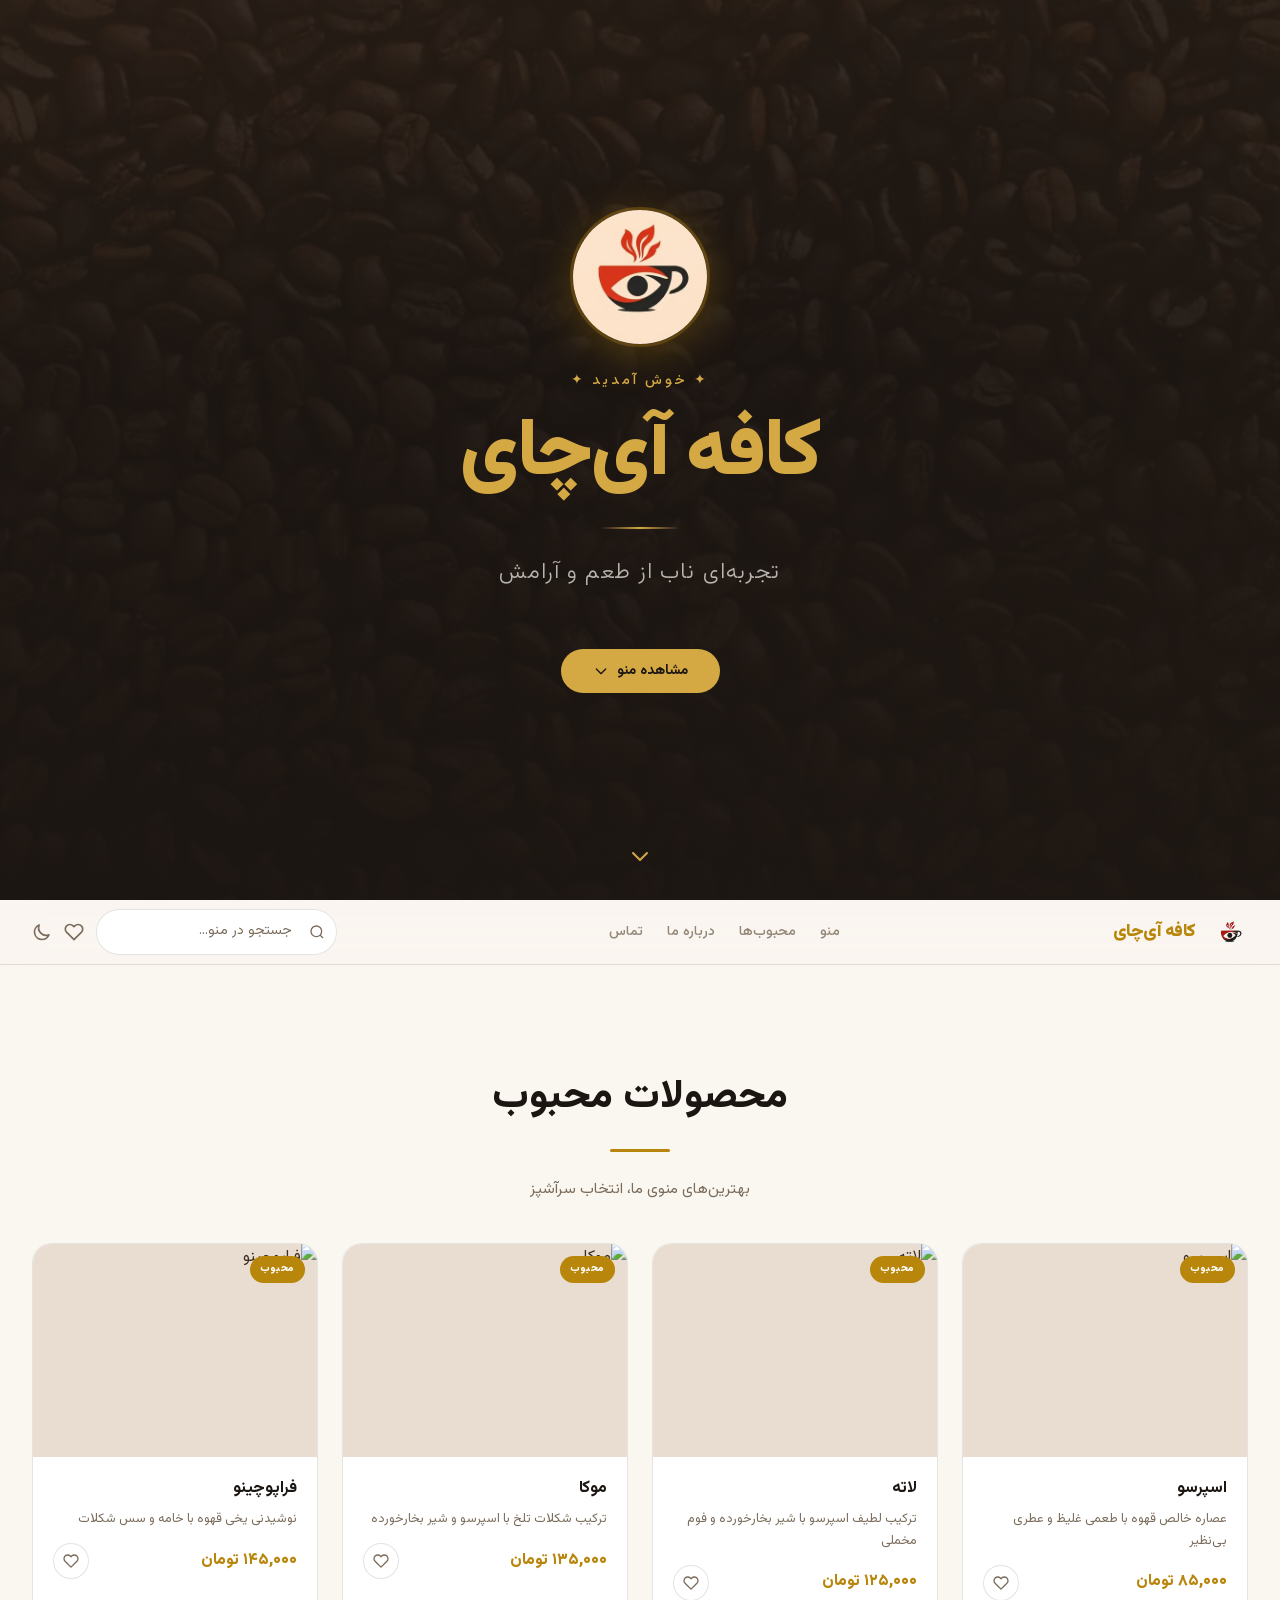
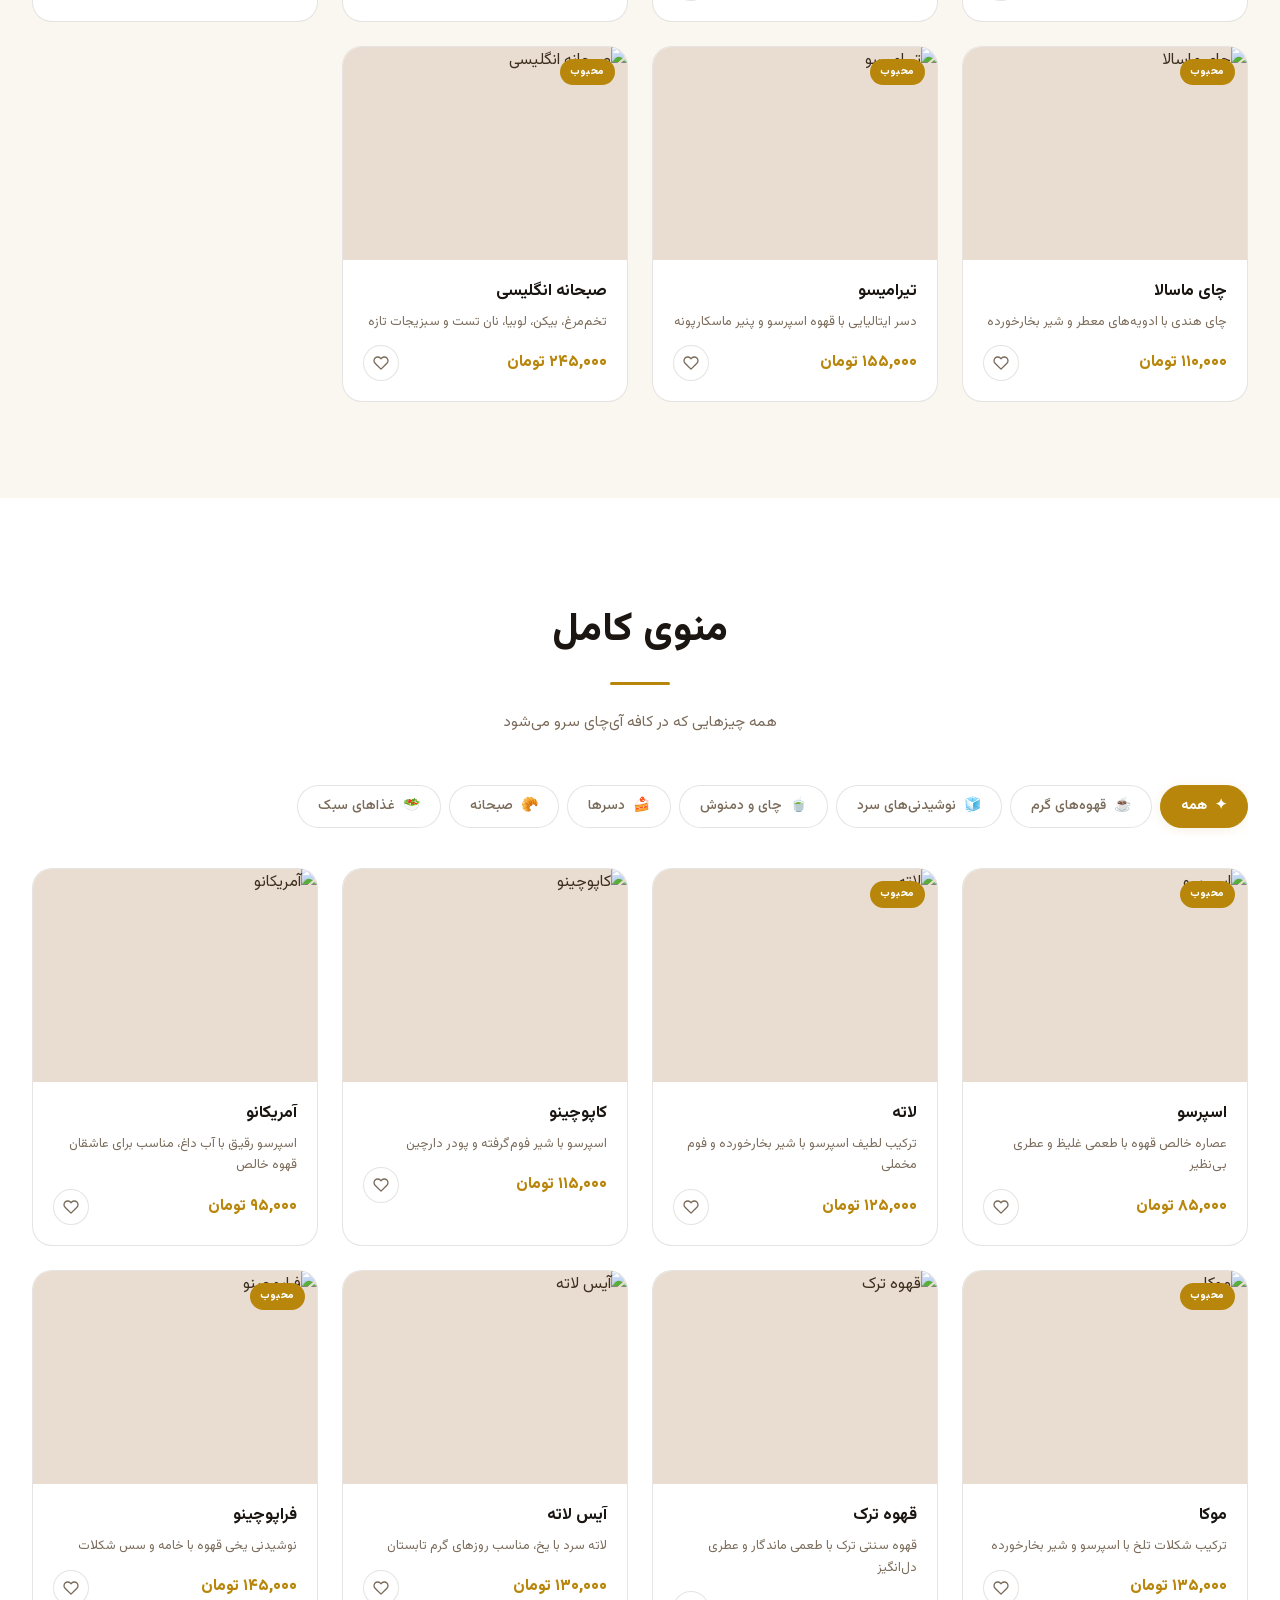
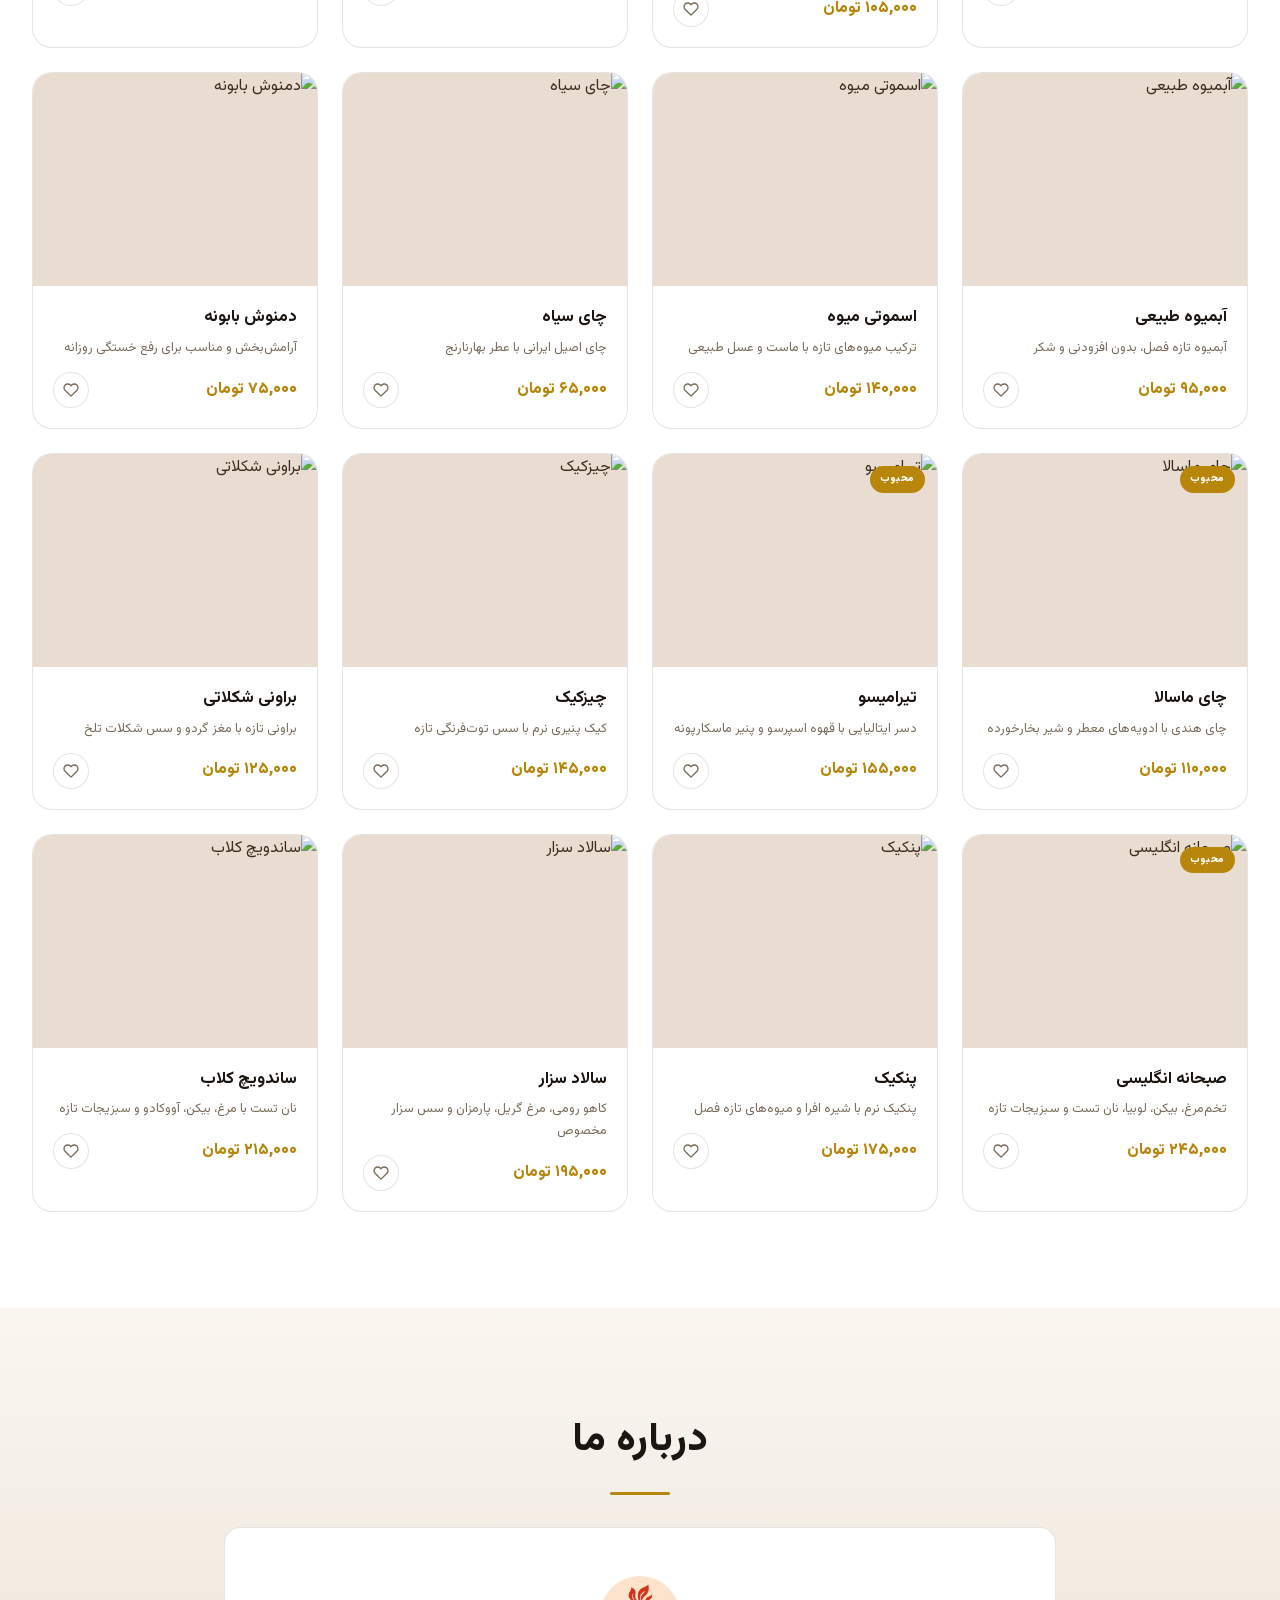
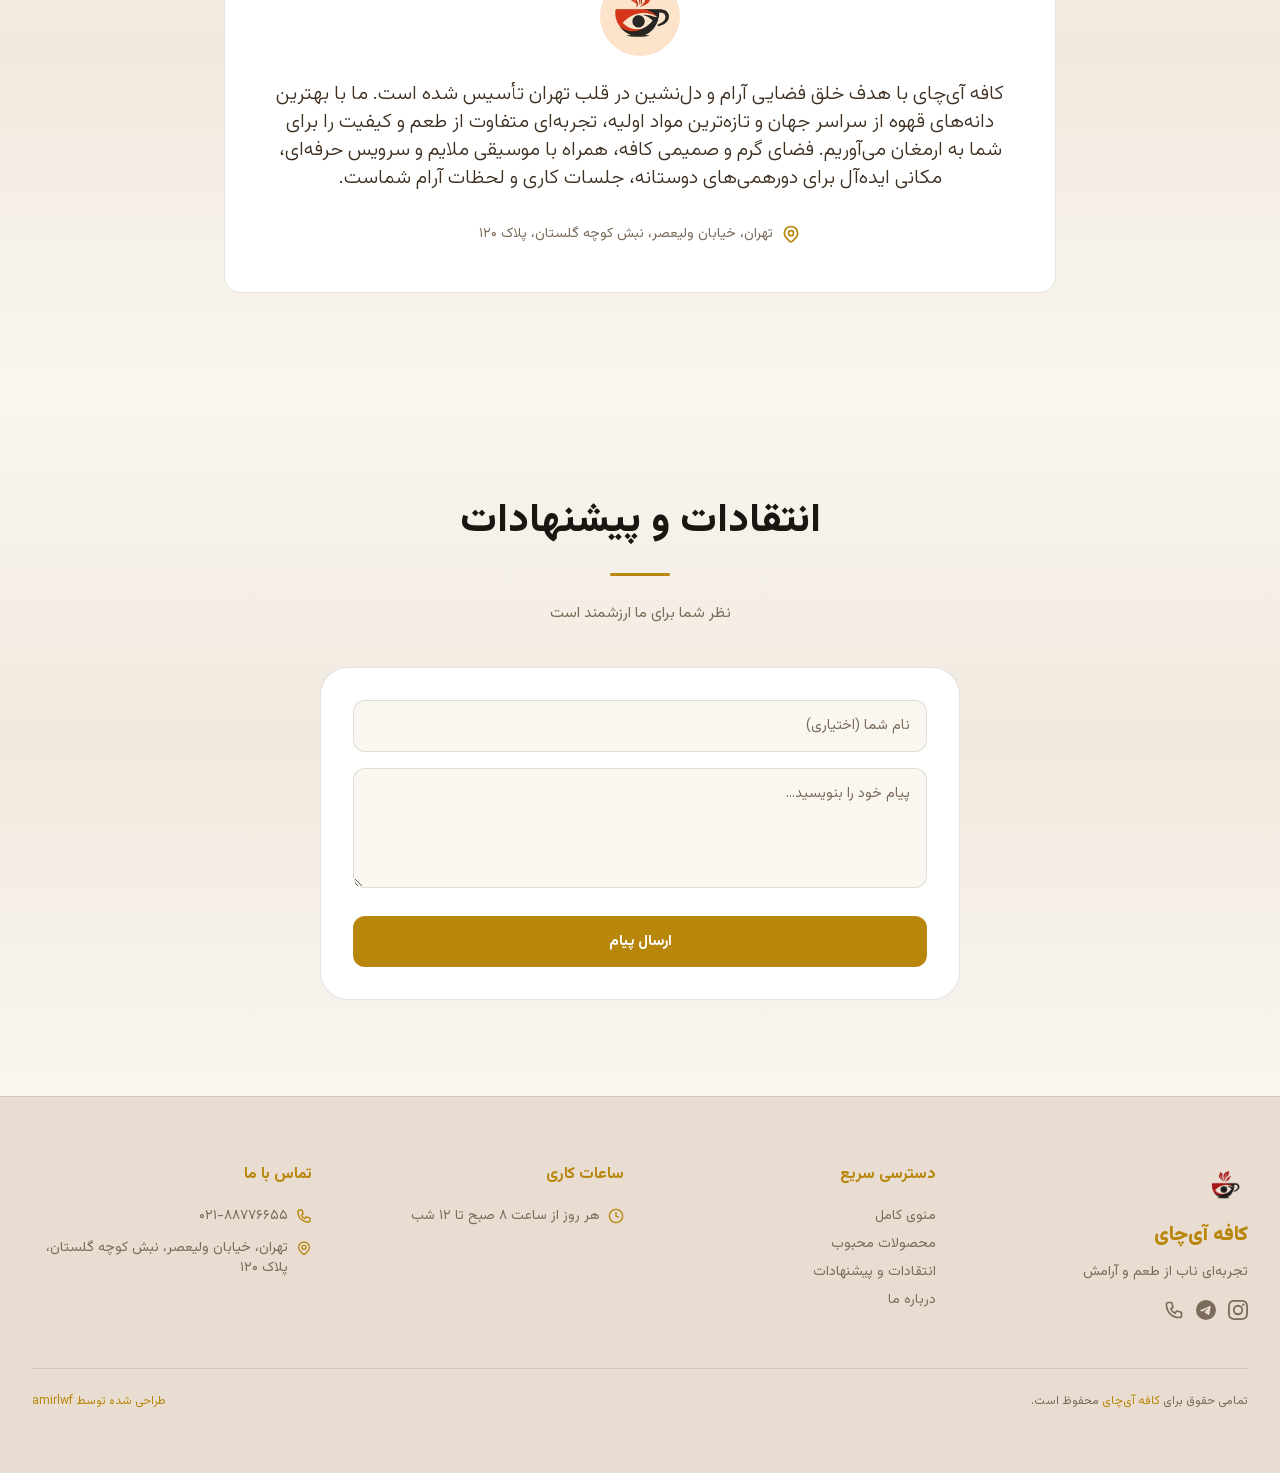
==== index.html @ 44fc0c02 "پرفورمنس: عکس‌های بهینه محلی (w640 webp)، مپ تصاویر، فونت ساب‌ست، تیلویند پurge شده، اسکریپت‌های min" ====
<!DOCTYPE html>
<html lang="fa" dir="rtl">
<head>
  <meta charset="UTF-8">
  <meta name="viewport" content="width=device-width, initial-scale=1.0">
  <title>کافه آی‌چای — منوی دیجیتال</title>
  <meta name="description" content="منوی دیجیتال کافه آی‌چای — تجربه‌ای ناب از طعم و آرامش">
  <link rel="icon" type="image/webp" href="img/logo-128.webp">

  <!-- Vazirmatn (subset, weights actually used only) -->
  <link rel="stylesheet" href="fonts/fonts-subset.css">
  <!-- Persian title (LCP) font preload -->
  <link rel="preload" href="fonts/subset/Vazirmatn-Black-sub.woff2" as="font" type="font/woff2" crossorigin>

  <!-- Tailwind: purged static build (was 407 KiB runtime, now ~12 KiB) -->
  <link rel="stylesheet" href="css/tw.min.css">

  <!-- Alpine.js (local) -->
  <script defer src="lib/alpine.min.js"></script>

  <!-- Custom CSS (minified) -->
  <link rel="stylesheet" href="css/main.min.css">

  <!-- Hero background: preload resized local image -->
  <link rel="preload" as="image" href="img/hero-bg.webp" fetchpriority="high">
  <style>.hero-bg{background-image:url('img/hero-bg.webp');background-position:center;background-size:cover;background-repeat:no-repeat}</style>
</head>

<body class="font-cafe" x-data="cafeMenu" x-cloak>

  <!-- ═══════════════ HERO ═══════════════ -->
  <section id="hero" class="hero">
    <div class="hero-bg"></div>
    <div class="hero-overlay"></div>
    <div class="hero-content">
      <img src="img/logo-hero-280.webp" alt="کافه آی‌چای" class="hero-logo" width="280" height="280" decoding="async">
      <p class="text-sm font-medium tracking-widest mb-4" style="letter-spacing:0.2em;color:var(--cafe-gold-light)">✦ خوش آمدید ✦</p>
      <h1 class="hero-title">
        <span class="gold" x-text="cafeInfo.name">کافه آی‌چای</span>
      </h1>
      <div class="hero-divider"></div>
      <p class="hero-tagline" x-text="cafeInfo.tagline">تجربه‌ای ناب از طعم و آرامش</p>
      <a href="#menu"
         class="inline-flex items-center gap-2 mt-6 px-8 py-3 font-bold rounded-full text-sm transition-all duration-300 hover:shadow-lg"
         style="background:var(--cafe-gold-light);color:#1c1612"
         @click.prevent="scrollTo('menu')">
        مشاهده منو
        <svg class="w-4 h-4" fill="none" stroke="currentColor" stroke-width="2" viewBox="0 0 24 24"><path stroke-linecap="round" stroke-linejoin="round" d="M19 9l-7 7-7-7"/></svg>
      </a>
    </div>
    <div class="scroll-indicator">
      <svg class="w-6 h-6" fill="none" stroke="currentColor" stroke-width="2" viewBox="0 0 24 24" style="color:var(--cafe-gold-light)">
        <path stroke-linecap="round" stroke-linejoin="round" d="M19 9l-7 7-7-7"/>
      </svg>
    </div>
  </section>

  <!-- ═══════════════ NAVBAR ═══════════════ -->
  <nav class="navbar">
    <div class="max-w-7xl mx-auto px-4 sm:px-6 lg:px-8">
      <div class="flex items-center justify-between h-16">
        <!-- Logo -->
        <a href="#hero" @click.prevent="scrollTo('hero')" class="flex items-center gap-2">
          <img src="img/logo-128.webp" alt="کافه آی‌چای" class="navbar-logo" width="128" height="128" decoding="async">
          <span class="text-lg font-black tracking-tight" style="color:var(--cafe-gold)" x-text="cafeInfo.name">کافه آی‌چای</span>
        </a>

        <!-- Desktop Nav -->
        <div class="hidden md:flex items-center gap-6">
          <button @click="scrollTo('menu')" class="hover:opacity-100 transition-opacity text-sm font-medium" style="color:var(--cafe-text-muted);opacity:0.8">منو</button>
          <button @click="scrollTo('featured')" class="hover:opacity-100 transition-opacity text-sm font-medium" style="color:var(--cafe-text-muted);opacity:0.8">محبوب‌ها</button>
          <button @click="scrollTo('about')" class="hover:opacity-100 transition-opacity text-sm font-medium" style="color:var(--cafe-text-muted);opacity:0.8">درباره ما</button>
          <button @click="scrollTo('contact')" class="hover:opacity-100 transition-opacity text-sm font-medium" style="color:var(--cafe-text-muted);opacity:0.8">تماس</button>
        </div>

        <!-- Search + Favorites + Dark Mode -->
        <div class="flex items-center gap-3">
          <div class="relative hidden sm:block">
            <svg class="w-4 h-4 absolute top-1/2 right-3 -translate-y-1/2 pointer-events-none" style="color:var(--cafe-text-muted)" fill="none" stroke="currentColor" stroke-width="2" viewBox="0 0 24 24">
              <circle cx="11" cy="11" r="8"/><path d="M21 21l-4.35-4.35"/>
            </svg>
            <input type="text"
                   class="search-input"
                   placeholder="جستجو در منو..."
                   x-model.debounce.300ms="searchQuery"
                   @focus="activeCategory='cat-1'">
          </div>

          <!-- Favorite count badge (clickable) -->
          <button @click="toggleFavPanel()"
                  class="relative cursor-pointer"
                  style="color:var(--cafe-text-muted)"
                  title="علاقه‌مندی‌ها">
            <svg class="w-5 h-5" fill="none" stroke="currentColor" stroke-width="2" viewBox="0 0 24 24">
              <path stroke-linecap="round" stroke-linejoin="round" d="M20.84 4.61a5.5 5.5 0 0 0-7.78 0L12 5.67l-1.06-1.06a5.5 5.5 0 0 0-7.78 7.78l1.06 1.06L12 21.23l7.78-7.78 1.06-1.06a5.5 5.5 0 0 0 0-7.78z"/>
            </svg>
            <span x-show="favoriteCount > 0"
                  x-text="toPersianNum(favoriteCount)"
                  class="absolute -top-2 -left-2 bg-red-500 text-white text-xs w-5 h-5 flex items-center justify-center rounded-full font-bold"></span>
          </button>

          <!-- Dark/Light mode toggle -->
          <button @click="toggleTheme()" class="cursor-pointer" style="color:var(--cafe-text-muted)" :title="darkMode ? 'حالت روشن' : 'حالت تاریک'">
            <svg x-show="!darkMode" class="w-5 h-5" fill="none" stroke="currentColor" stroke-width="2" viewBox="0 0 24 24"><path stroke-linecap="round" stroke-linejoin="round" d="M20.354 15.354A9 9 0 018.646 3.646 9.003 9.003 0 0012 21a9.003 9.003 0 008.354-5.646z"/></svg>
            <svg x-show="darkMode" class="w-5 h-5" fill="none" stroke="currentColor" stroke-width="2" viewBox="0 0 24 24"><path stroke-linecap="round" stroke-linejoin="round" d="M12 3v1m0 16v1m9-9h-1M4 12H3m15.364 6.364l-.707-.707M6.343 6.343l-.707-.707m12.728 0l-.707.707M6.343 17.657l-.707.707M16 12a4 4 0 11-8 0 4 4 0 018 0z"/></svg>
          </button>

          <!-- Mobile menu button -->
          <button class="md:hidden" style="color:var(--cafe-text-muted)" @click="showMobileMenu = !showMobileMenu">
            <svg class="w-6 h-6" fill="none" stroke="currentColor" stroke-width="2" viewBox="0 0 24 24">
              <path stroke-linecap="round" stroke-linejoin="round" d="M4 6h16M4 12h16M4 18h16"/>
            </svg>
          </button>
        </div>
      </div>

      <!-- Mobile Menu -->
      <div x-show="showMobileMenu"
           x-transition:enter="transition ease-out duration-200"
           x-transition:enter-start="opacity-0 -translate-y-2"
           x-transition:enter-end="opacity-100 translate-y-0"
           x-transition:leave="transition ease-in duration-150"
           x-transition:leave-start="opacity-100"
           x-transition:leave-end="opacity-0"
           class="md:hidden pb-4 mt-2 pt-3" style="border-top:1px solid var(--cafe-border)">
        <!-- Mobile search -->
        <div class="relative mb-3">
          <svg class="w-4 h-4 absolute top-1/2 right-3 -translate-y-1/2 pointer-events-none" style="color:var(--cafe-text-muted)" fill="none" stroke="currentColor" stroke-width="2" viewBox="0 0 24 24">
            <circle cx="11" cy="11" r="8"/><path d="M21 21l-4.35-4.35"/>
          </svg>
          <input type="text" class="search-input w-full" placeholder="جستجو در منو..." x-model.debounce.300ms="searchQuery">
        </div>
        <div class="flex flex-col gap-1">
          <button @click="scrollTo('menu')" class="py-2 text-sm font-medium text-right" style="color:var(--cafe-text-muted)">منو</button>
          <button @click="toggleFavPanel(); showMobileMenu=false" class="py-2 text-sm font-medium text-right flex items-center gap-2" style="color:var(--cafe-text-muted)">
            <svg class="w-4 h-4" fill="none" stroke="currentColor" stroke-width="2" viewBox="0 0 24 24"><path stroke-linecap="round" stroke-linejoin="round" d="M20.84 4.61a5.5 5.5 0 0 0-7.78 0L12 5.67l-1.06-1.06a5.5 5.5 0 0 0-7.78 7.78l1.06 1.06L12 21.23l7.78-7.78 1.06-1.06a5.5 5.5 0 0 0 0-7.78z"/></svg>
            علاقه‌مندی‌ها
          </button>
          <button @click="scrollTo('featured')" class="py-2 text-sm font-medium text-right" style="color:var(--cafe-text-muted)">محبوب‌ها</button>
          <button @click="scrollTo('about')" class="py-2 text-sm font-medium text-right" style="color:var(--cafe-text-muted)">درباره ما</button>
          <button @click="scrollTo('contact')" class="py-2 text-sm font-medium text-right" style="color:var(--cafe-text-muted)">تماس</button>
          <button @click="toggleTheme()" class="py-2 text-sm font-medium text-right flex items-center gap-2" style="color:var(--cafe-text-muted)">
            <svg x-show="!darkMode" class="w-4 h-4" fill="none" stroke="currentColor" stroke-width="2" viewBox="0 0 24 24"><path stroke-linecap="round" stroke-linejoin="round" d="M20.354 15.354A9 9 0 018.646 3.646 9.003 9.003 0 0012 21a9.003 9.003 0 008.354-5.646z"/></svg>
            <svg x-show="darkMode" class="w-4 h-4" fill="none" stroke="currentColor" stroke-width="2" viewBox="0 0 24 24"><path stroke-linecap="round" stroke-linejoin="round" d="M12 3v1m0 16v1m9-9h-1M4 12H3m15.364 6.364l-.707-.707M6.343 6.343l-.707-.707m12.728 0l-.707.707M6.343 17.657l-.707.707M16 12a4 4 0 11-8 0 4 4 0 018 0z"/></svg>
            <span x-text="darkMode ? 'حالت روشن' : 'حالت تاریک'"></span>
          </button>
        </div>
      </div>
    </div>
  </nav>

  <!-- ═══════════════ FEATURED PRODUCTS ═══════════════ -->
  <section id="featured" class="py-16 sm:py-24" style="background:var(--cafe-bg)">
    <div class="max-w-7xl mx-auto px-4 sm:px-6 lg:px-8">
      <div class="fade-in">
        <h2 class="section-title">محصولات محبوب</h2>
        <div class="gold-line"></div>
        <p class="section-subtitle">بهترین‌های منوی ما، انتخاب سرآشپز</p>
      </div>

      <!-- Skeleton loaders -->
      <div x-show="!isLoaded" class="menu-grid">
        <template x-for="i in 4">
          <div class="menu-card">
            <div class="skeleton" style="aspect-ratio:4/3"></div>
            <div class="p-4 space-y-3">
              <div class="skeleton h-4 w-2/3 rounded"></div>
              <div class="skeleton h-3 w-full rounded"></div>
              <div class="skeleton h-3 w-1/2 rounded"></div>
            </div>
          </div>
        </template>
      </div>

      <!-- Featured grid -->
      <div x-show="isLoaded" class="menu-grid stagger-children">
        <template x-for="product in featuredProducts" :key="product.id">
          <div class="menu-card fade-in">
            <div class="card-image-wrapper">
              <span class="badge-featured">محبوب</span>
              <img :src="prodImg(product)" :alt="product.name_fa" class="card-image" loading="lazy" decoding="async" :width="prodW(product)" :height="prodH(product)">
            </div>
            <div class="card-body">
              <h3 class="card-name" x-text="product.name_fa"></h3>
              <p class="card-desc" x-text="product.description_fa"></p>
              <div class="card-footer">
                <div class="card-price">
                  <span x-text="formatPrice(product.price)"></span>
                </div>
                <button class="fav-btn"
                        :class="{ 'active': isFavorite(product.id) }"
                        @click="toggleFavorite(product.id); $el.classList.add('pop'); setTimeout(()=>$el.classList.remove('pop'), 300)"
                        title="افزودن به علاقه‌مندی‌ها">
                  <svg class="w-4 h-4" fill="none" stroke="currentColor" stroke-width="2" viewBox="0 0 24 24">
                    <path stroke-linecap="round" stroke-linejoin="round" d="M20.84 4.61a5.5 5.5 0 0 0-7.78 0L12 5.67l-1.06-1.06a5.5 5.5 0 0 0-7.78 7.78l1.06 1.06L12 21.23l7.78-7.78 1.06-1.06a5.5 5.5 0 0 0 0-7.78z"/>
                  </svg>
                </button>
              </div>
            </div>
          </div>
        </template>
      </div>
    </div>
  </section>

  <!-- ═══════════════ FULL MENU ═══════════════ -->
  <section id="menu" class="py-16 sm:py-24" style="background:var(--cafe-card-bg)">
    <div class="max-w-7xl mx-auto px-4 sm:px-6 lg:px-8">
      <div class="fade-in">
        <h2 class="section-title">منوی کامل</h2>
        <div class="gold-line"></div>
        <p class="section-subtitle">همه چیزهایی که در کافه آی‌چای سرو می‌شود</p>
      </div>

      <!-- Category chips -->
      <div class="chip-container mb-8">
        <template x-for="cat in categories" :key="cat.id">
          <button class="chip"
                  :class="{ 'active': activeCategory === cat.id }"
                  @click="setCategory(cat.id)">
            <span x-text="cat.icon" class="me-1"></span>
            <span x-text="cat.name_fa"></span>
          </button>
        </template>
      </div>

      <!-- Search count / info -->
      <div x-show="searchQuery.trim()" class="text-center mb-6 text-sm" style="color:var(--cafe-text-muted)">
        <span x-text="toPersianNum(filteredProducts.length)"></span> نتیجه برای «<span x-text="searchQuery" style="color:var(--cafe-gold)"></span>»
      </div>

      <!-- Skeleton loaders -->
      <div x-show="!isLoaded" class="menu-grid">
        <template x-for="i in 8">
          <div class="menu-card">
            <div class="skeleton" style="aspect-ratio:4/3"></div>
            <div class="p-4 space-y-3">
              <div class="skeleton h-4 w-2/3 rounded"></div>
              <div class="skeleton h-3 w-full rounded"></div>
              <div class="skeleton h-3 w-1/2 rounded"></div>
            </div>
          </div>
        </template>
      </div>

      <!-- Menu grid -->
      <div x-show="isLoaded" class="menu-grid stagger-children">
        <template x-for="product in filteredProducts" :key="product.id">
          <div class="menu-card fade-in">
            <div class="card-image-wrapper">
              <span x-show="product.is_featured" class="badge-featured">محبوب</span>
              <img :src="prodImg(product)" :alt="product.name_fa" class="card-image" loading="lazy" decoding="async" :width="prodW(product)" :height="prodH(product)">
            </div>
            <div class="card-body">
              <h3 class="card-name" x-text="product.name_fa"></h3>
              <p class="card-desc" x-text="product.description_fa"></p>
              <div class="card-footer">
                <div class="card-price">
                  <span x-text="formatPrice(product.price)"></span>
                </div>
                <button class="fav-btn"
                        :class="{ 'active': isFavorite(product.id) }"
                        @click="toggleFavorite(product.id); $el.classList.add('pop'); setTimeout(()=>$el.classList.remove('pop'), 300)"
                        title="علاقه‌مندی">
                  <svg class="w-4 h-4" fill="none" stroke="currentColor" stroke-width="2" viewBox="0 0 24 24">
                    <path stroke-linecap="round" stroke-linejoin="round" d="M20.84 4.61a5.5 5.5 0 0 0-7.78 0L12 5.67l-1.06-1.06a5.5 5.5 0 0 0-7.78 7.78l1.06 1.06L12 21.23l7.78-7.78 1.06-1.06a5.5 5.5 0 0 0 0-7.78z"/>
                  </svg>
                </button>
              </div>
            </div>
          </div>
        </template>
      </div>

      <!-- Empty state -->
      <div x-show="isLoaded && filteredProducts.length === 0" class="empty-state">
        <svg class="w-16 h-16 mx-auto" style="color:var(--cafe-text-muted)" fill="none" stroke="currentColor" stroke-width="1" viewBox="0 0 24 24">
          <circle cx="11" cy="11" r="8"/><path d="M21 21l-4.35-4.35"/>
        </svg>
        <h3 class="text-lg font-bold mt-4" style="color:var(--cafe-black)">محصولی یافت نشد</h3>
        <p class="text-sm mt-2" style="color:var(--cafe-text-muted)">عبارت جستجو یا دسته‌بندی دیگری امتحان کنید</p>
        <button @click="searchQuery=''; activeCategory='cat-1'" class="mt-4 px-6 py-2 font-bold rounded-full text-sm" style="background:var(--cafe-gold);color:#fff">
          نمایش همه
        </button>
      </div>
    </div>
  </section>

  <!-- ═══════════════ ABOUT ═══════════════ -->
  <section id="about" class="about-section py-16 sm:py-24">
    <div class="max-w-4xl mx-auto px-4 sm:px-6 lg:px-8">
      <div class="fade-in text-center">
        <h2 class="section-title">درباره ما</h2>
        <div class="gold-line"></div>
      </div>

      <div class="fade-in mt-8">
        <div class="rounded-2xl p-8 sm:p-12 text-center" style="background:var(--cafe-card-bg);border:1px solid var(--cafe-border)">
          <img src="img/logo-hero-280.webp" alt="کافه آی‌چای" style="height:80px;width:80px;border-radius:50%;object-fit:cover;margin:0 auto 1.5rem;display:block" width="280" height="280" decoding="async" loading="lazy">
          <p class="text-lg sm:text-xl leading-relaxed font-light" style="color:var(--cafe-text)" x-text="cafeInfo.about_fa"></p>
          <div class="mt-8 flex items-center justify-center gap-2" style="color:var(--cafe-gold)">
            <svg class="w-5 h-5" fill="none" stroke="currentColor" stroke-width="2" viewBox="0 0 24 24">
              <path stroke-linecap="round" stroke-linejoin="round" d="M17.657 16.657L13.414 20.9a1.998 1.998 0 01-2.827 0l-4.244-4.243a8 8 0 1111.314 0z"/>
              <path stroke-linecap="round" stroke-linejoin="round" d="M15 11a3 3 0 11-6 0 3 3 0 016 0z"/>
            </svg>
            <span class="text-sm" style="color:var(--cafe-text-muted)" x-text="cafeInfo.address_fa"></span>
          </div>
        </div>
      </div>
    </div>
  </section>

  <!-- ═══════════════ FEEDBACK ═══════════════ -->
  <section id="feedback" class="feedback-section py-16 sm:py-24">
    <div class="max-w-4xl mx-auto px-4 sm:px-6 lg:px-8">
      <div class="fade-in text-center">
        <h2 class="section-title">انتقادات و پیشنهادات</h2>
        <div class="gold-line"></div>
        <p class="section-subtitle">نظر شما برای ما ارزشمند است</p>
      </div>

      <div class="fade-in">
        <div class="feedback-form">
          <!-- Success message -->
          <div x-show="feedbackSuccess" x-transition class="feedback-success mb-4">
            با تشکر! نظر شما با موفقیت ارسال شد.
          </div>

          <!-- Error message -->
          <div x-show="feedbackError" x-transition class="feedback-error mb-4" x-text="feedbackError"></div>

          <div class="mb-4">
            <input type="text"
                   class="feedback-input"
                   placeholder="نام شما (اختیاری)"
                   x-model="feedbackForm.name"
                   maxlength="100">
          </div>

          <div class="mb-4">
            <textarea class="feedback-textarea"
                      placeholder="پیام خود را بنویسید..."
                      x-model="feedbackForm.message"
                      maxlength="2000"></textarea>
          </div>

          <button class="feedback-submit"
                  @click="submitFeedback()"
                  :disabled="feedbackSending">
            <span x-show="!feedbackSending">ارسال پیام</span>
            <span x-show="feedbackSending">در حال ارسال...</span>
          </button>
        </div>
      </div>
    </div>
  </section>

  <!-- ═══════════════ FOOTER ═══════════════ -->
  <footer id="contact" class="site-footer py-12 sm:py-16">
    <div class="max-w-7xl mx-auto px-4 sm:px-6 lg:px-8">
      <div class="grid grid-cols-1 sm:grid-cols-2 lg:grid-cols-4 gap-8 mb-12">
        <!-- Brand -->
        <div>
          <img src="img/logo-128.webp" alt="کافه آی‌چای" class="footer-logo" width="128" height="128" decoding="async" loading="lazy">
          <h3 class="text-xl font-black mb-3" style="color:var(--cafe-gold)" x-text="cafeInfo.name">کافه آی‌چای</h3>
          <p class="text-sm leading-relaxed" style="color:var(--cafe-text-muted)" x-text="cafeInfo.tagline"></p>
          <div class="flex gap-3 mt-4">
            <a :href="'https://instagram.com/' + cafeInfo.instagram?.replace('@','')" target="_blank" class="footer-link" title="اینستاگرام">
              <svg class="w-5 h-5" fill="currentColor" viewBox="0 0 24 24">
                <path d="M12 2.163c3.204 0 3.584.012 4.85.07 3.252.148 4.771 1.691 4.919 4.919.058 1.265.069 1.645.069 4.849 0 3.205-.012 3.584-.069 4.849-.149 3.225-1.664 4.771-4.919 4.919-1.266.058-1.644.07-4.85.07-3.204 0-3.584-.012-4.849-.07-3.26-.149-4.771-1.699-4.919-4.92-.058-1.265-.07-1.644-.07-4.849 0-3.204.013-3.583.07-4.849.149-3.227 1.664-4.771 4.919-4.919 1.266-.057 1.645-.069 4.849-.069zM12 0C8.741 0 8.333.014 7.053.072 2.695.272.273 2.69.073 7.052.014 8.333 0 8.741 0 12c0 3.259.014 3.668.072 4.948.2 4.358 2.618 6.78 6.98 6.98C8.333 23.986 8.741 24 12 24c3.259 0 3.668-.014 4.948-.072 4.354-.2 6.782-2.618 6.979-6.98.059-1.28.073-1.689.073-4.948 0-3.259-.014-3.667-.072-4.947-.196-4.354-2.617-6.78-6.979-6.98C15.668.014 15.259 0 12 0zm0 5.838a6.162 6.162 0 100 12.324 6.162 6.162 0 000-12.324zM12 16a4 4 0 110-8 4 4 0 010 8zm6.406-11.845a1.44 1.44 0 100 2.881 1.44 1.44 0 000-2.881z"/>
              </svg>
            </a>
            <a :href="'https://t.me/' + cafeInfo.telegram?.replace('@','')" target="_blank" class="footer-link" title="تلگرام">
              <svg class="w-5 h-5" fill="currentColor" viewBox="0 0 24 24">
                <path d="M11.944 0A12 12 0 0 0 0 12a12 12 0 0 0 12 12 12 12 0 0 0 12-12A12 12 0 0 0 12 0a12 12 0 0 0-.056 0zm4.962 7.224c.1-.002.321.023.465.14a.506.506 0 0 1 .171.325c.016.093.036.306.02.472-.18 1.898-.962 6.502-1.36 8.627-.168.9-.499 1.201-.82 1.23-.696.065-1.225-.46-1.9-.902-1.056-.693-1.653-1.124-2.678-1.8-1.185-.78-.417-1.21.258-1.91.177-.184 3.247-2.977 3.307-3.23.007-.032.014-.15-.056-.212s-.174-.041-.249-.024c-.106.024-1.793 1.14-5.061 3.345-.479.33-.913.49-1.302.48-.428-.008-1.252-.241-1.865-.44-.752-.245-1.349-.374-1.297-.789.027-.216.325-.437.893-.663 3.498-1.524 5.83-2.529 6.998-3.014 3.332-1.386 4.025-1.627 4.476-1.635z"/>
              </svg>
            </a>
            <a :href="'tel:' + cafeInfo.phone" class="footer-link" title="تماس">
              <svg class="w-5 h-5" fill="none" stroke="currentColor" stroke-width="2" viewBox="0 0 24 24">
                <path stroke-linecap="round" stroke-linejoin="round" d="M3 5a2 2 0 012-2h3.28a1 1 0 01.948.684l1.498 4.493a1 1 0 01-.502 1.21l-2.257 1.13a11.042 11.042 0 005.516 5.516l1.13-2.257a1 1 0 011.21-.502l4.493 1.498a1 1 0 01.684.949V19a2 2 0 01-2 2h-1C9.716 21 3 14.284 3 6V5z"/>
              </svg>
            </a>
          </div>
        </div>

        <!-- Quick links -->
        <div>
          <h4 class="font-bold mb-4" style="color:var(--cafe-gold)">دسترسی سریع</h4>
          <ul class="space-y-2 text-sm">
            <li><a href="#menu" @click.prevent="scrollTo('menu')" class="footer-link">منوی کامل</a></li>
            <li><a href="#featured" @click.prevent="scrollTo('featured')" class="footer-link">محصولات محبوب</a></li>
            <li><a href="#feedback" @click.prevent="scrollTo('feedback')" class="footer-link">انتقادات و پیشنهادات</a></li>
            <li><a href="#about" @click.prevent="scrollTo('about')" class="footer-link">درباره ما</a></li>
          </ul>
        </div>

        <!-- Hours -->
        <div>
          <h4 class="font-bold mb-4" style="color:var(--cafe-gold)">ساعات کاری</h4>
          <div class="flex items-start gap-2 text-sm" style="color:var(--cafe-text-muted)">
            <svg class="w-4 h-4 mt-0.5 flex-shrink-0" style="color:var(--cafe-gold)" fill="none" stroke="currentColor" stroke-width="2" viewBox="0 0 24 24">
              <circle cx="12" cy="12" r="10"/><path d="M12 6v6l4 2"/>
            </svg>
            <span x-text="cafeInfo.hours_fa">هر روز از ساعت ۸ صبح تا ۱۲ شب</span>
          </div>
        </div>

        <!-- Contact -->
        <div>
          <h4 class="font-bold mb-4" style="color:var(--cafe-gold)">تماس با ما</h4>
          <div class="space-y-3 text-sm" style="color:var(--cafe-text-muted)">
            <div class="flex items-center gap-2">
              <svg class="w-4 h-4 flex-shrink-0" style="color:var(--cafe-gold)" fill="none" stroke="currentColor" stroke-width="2" viewBox="0 0 24 24">
                <path stroke-linecap="round" stroke-linejoin="round" d="M3 5a2 2 0 012-2h3.28a1 1 0 01.948.684l1.498 4.493a1 1 0 01-.502 1.21l-2.257 1.13a11.042 11.042 0 005.516 5.516l1.13-2.257a1 1 0 011.21-.502l4.493 1.498a1 1 0 01.684.949V19a2 2 0 01-2 2h-1C9.716 21 3 14.284 3 6V5z"/>
              </svg>
              <span x-text="cafeInfo.phone">۰۲۱-۸۸۷۷۶۶۵۵</span>
            </div>
            <div class="flex items-start gap-2">
              <svg class="w-4 h-4 mt-0.5 flex-shrink-0" style="color:var(--cafe-gold)" fill="none" stroke="currentColor" stroke-width="2" viewBox="0 0 24 24">
                <path stroke-linecap="round" stroke-linejoin="round" d="M17.657 16.657L13.414 20.9a1.998 1.998 0 01-2.827 0l-4.244-4.243a8 8 0 1111.314 0z"/>
                <path stroke-linecap="round" stroke-linejoin="round" d="M15 11a3 3 0 11-6 0 3 3 0 016 0z"/>
              </svg>
              <span x-text="cafeInfo.address_fa"></span>
            </div>
          </div>
        </div>
      </div>

      <!-- Bottom bar -->
      <div class="pt-6 flex flex-col sm:flex-row items-center justify-between gap-4" style="border-top:1px solid var(--cafe-border)">
        <p class="text-xs" style="color:var(--cafe-text-muted)">
          تمامی حقوق برای <span style="color:var(--cafe-gold)" x-text="cafeInfo.name"></span> محفوظ است.
        </p>
        <p class="text-xs" style="color:var(--cafe-text-muted)">
          <a href="https://amirlwf.ir" target="_blank" class="footer-link" style="color:var(--cafe-gold)">طراحی شده توسط amirlwf</a>
        </p>
      </div>
    </div>
  </footer>

  <!-- ═══════════════ FAVORITES PANEL ═══════════════ -->
  <div x-show="showFavPanel" x-transition.opacity class="fav-panel-overlay" @click="showFavPanel=false"></div>
  <div x-show="showFavPanel"
       x-transition:enter="transition ease-out duration-300"
       x-transition:enter-start="-translate-x-full"
       x-transition:enter-end="translate-x-0"
       x-transition:leave="transition ease-in duration-200"
       x-transition:leave-start="translate-x-0"
       x-transition:leave-end="-translate-x-full"
       class="fav-panel">
    <div class="fav-panel-header">
      <h3>علاقه‌مندی‌ها</h3>
      <button class="fav-panel-close" @click="showFavPanel=false">✕</button>
    </div>
    <div class="fav-panel-body">
      <!-- Empty state -->
      <div x-show="favoriteProducts.length === 0" class="fav-panel-empty">
        <svg class="w-16 h-16" fill="none" stroke="currentColor" stroke-width="1" viewBox="0 0 24 24">
          <path stroke-linecap="round" stroke-linejoin="round" d="M20.84 4.61a5.5 5.5 0 0 0-7.78 0L12 5.67l-1.06-1.06a5.5 5.5 0 0 0-7.78 7.78l1.06 1.06L12 21.23l7.78-7.78 1.06-1.06a5.5 5.5 0 0 0 0-7.78z"/>
        </svg>
        <h4>هنوز محصولی اضافه نشده</h4>
        <p>با کلیک روی قلب محصولات، آن‌ها را به علاقه‌مندی‌ها اضافه کنید</p>
      </div>
      <!-- Favorites list -->
      <template x-for="product in favoriteProducts" :key="product.id">
        <div class="fav-panel-item">
          <img :src="prodImg(product)" :alt="product.name_fa" class="fav-panel-item-img" loading="lazy" decoding="async" :width="prodW(product)" :height="prodH(product)">
          <div class="fav-panel-item-info">
            <div class="fav-panel-item-name" x-text="product.name_fa"></div>
            <div class="fav-panel-item-price" x-text="formatPrice(product.price)"></div>
          </div>
          <button class="fav-panel-item-remove"
                  @click="toggleFavorite(product.id)"
                  title="حذف از علاقه‌مندی‌ها">
            <svg class="w-4 h-4" fill="none" stroke="currentColor" stroke-width="2" viewBox="0 0 24 24">
              <path stroke-linecap="round" stroke-linejoin="round" d="M6 18L18 6M6 6l12 12"/>
            </svg>
          </button>
        </div>
      </template>
    </div>
  </div>

  <!-- Scripts -->
  <script defer src="lib/supabase.min.js"></script>
  <script src="js/config.min.js"></script>
  <script src="js/img-map.min.js"></script>
  <script src="js/utils.min.js"></script>
  <script src="js/data.min.js"></script>
  <script src="js/supabase-client.min.js"></script>
  <script src="js/app.min.js"></script>
</body>
</html>
---- fonts/fonts-subset.css ----
@font-face{font-family:'Vazirmatn';src:url('subset/Vazirmatn-Light-sub.woff2') format('woff2');font-weight:300;font-style:normal;font-display:swap;}
@font-face{font-family:'Vazirmatn';src:url('subset/Vazirmatn-Regular-sub.woff2') format('woff2');font-weight:400;font-style:normal;font-display:swap;}
@font-face{font-family:'Vazirmatn';src:url('subset/Vazirmatn-Medium-sub.woff2') format('woff2');font-weight:500;font-style:normal;font-display:swap;}
@font-face{font-family:'Vazirmatn';src:url('subset/Vazirmatn-Bold-sub.woff2') format('woff2');font-weight:700;font-style:normal;font-display:swap;}
@font-face{font-family:'Vazirmatn';src:url('subset/Vazirmatn-ExtraBold-sub.woff2') format('woff2');font-weight:800;font-style:normal;font-display:swap;}
@font-face{font-family:'Vazirmatn';src:url('subset/Vazirmatn-Black-sub.woff2') format('woff2');font-weight:900;font-style:normal;font-display:swap;}
---- css/tw.min.css ----
*,::before,::after{--tw-border-spacing-x:0;--tw-border-spacing-y:0;--tw-translate-x:0;--tw-translate-y:0;--tw-rotate:0;--tw-skew-x:0;--tw-skew-y:0;--tw-scale-x:1;--tw-scale-y:1;--tw-pan-x:;--tw-pan-y:;--tw-pinch-zoom:;--tw-scroll-snap-strictness:proximity;--tw-gradient-from-position:;--tw-gradient-via-position:;--tw-gradient-to-position:;--tw-ordinal:;--tw-slashed-zero:;--tw-numeric-figure:;--tw-numeric-spacing:;--tw-numeric-fraction:;--tw-ring-inset:;--tw-ring-offset-width:0px;--tw-ring-offset-color:#fff;--tw-ring-color:rgb(59 130 246 / 0.5);--tw-ring-offset-shadow:0 0 #0000;--tw-ring-shadow:0 0 #0000;--tw-shadow:0 0 #0000;--tw-shadow-colored:0 0 #0000;--tw-blur:;--tw-brightness:;--tw-contrast:;--tw-grayscale:;--tw-hue-rotate:;--tw-invert:;--tw-saturate:;--tw-sepia:;--tw-drop-shadow:;--tw-backdrop-blur:;--tw-backdrop-brightness:;--tw-backdrop-contrast:;--tw-backdrop-grayscale:;--tw-backdrop-hue-rotate:;--tw-backdrop-invert:;--tw-backdrop-opacity:;--tw-backdrop-saturate:;--tw-backdrop-sepia:;--tw-contain-size:;--tw-contain-layout:;--tw-contain-paint:;--tw-contain-style:;}::backdrop{--tw-border-spacing-x:0;--tw-border-spacing-y:0;--tw-translate-x:0;--tw-translate-y:0;--tw-rotate:0;--tw-skew-x:0;--tw-skew-y:0;--tw-scale-x:1;--tw-scale-y:1;--tw-pan-x:;--tw-pan-y:;--tw-pinch-zoom:;--tw-scroll-snap-strictness:proximity;--tw-gradient-from-position:;--tw-gradient-via-position:;--tw-gradient-to-position:;--tw-ordinal:;--tw-slashed-zero:;--tw-numeric-figure:;--tw-numeric-spacing:;--tw-numeric-fraction:;--tw-ring-inset:;--tw-ring-offset-width:0px;--tw-ring-offset-color:#fff;--tw-ring-color:rgb(59 130 246 / 0.5);--tw-ring-offset-shadow:0 0 #0000;--tw-ring-shadow:0 0 #0000;--tw-shadow:0 0 #0000;--tw-shadow-colored:0 0 #0000;--tw-blur:;--tw-brightness:;--tw-contrast:;--tw-grayscale:;--tw-hue-rotate:;--tw-invert:;--tw-saturate:;--tw-sepia:;--tw-drop-shadow:;--tw-backdrop-blur:;--tw-backdrop-brightness:;--tw-backdrop-contrast:;--tw-backdrop-grayscale:;--tw-backdrop-hue-rotate:;--tw-backdrop-invert:;--tw-backdrop-opacity:;--tw-backdrop-saturate:;--tw-backdrop-sepia:;--tw-contain-size:;--tw-contain-layout:;--tw-contain-paint:;--tw-contain-style:;}*,::before,::after{box-sizing:border-box;border-width:0;border-style:solid;border-color:#e5e7eb;}::before,::after{--tw-content:'';}html,:host{line-height:1.5;-webkit-text-size-adjust:100%;-moz-tab-size:4;-o-tab-size:4;tab-size:4;font-family:ui-sans-serif,system-ui,sans-serif,"Apple Color Emoji","Segoe UI Emoji","Segoe UI Symbol","Noto Color Emoji";font-feature-settings:normal;font-variation-settings:normal;-webkit-tap-highlight-color:transparent;}body{margin:0;line-height:inherit;}hr{height:0;color:inherit;border-top-width:1px;}abbr:where([title]){-webkit-text-decoration:underline dotted;text-decoration:underline dotted;}h1,h2,h3,h4,h5,h6{font-size:inherit;font-weight:inherit;}a{color:inherit;text-decoration:inherit;}b,strong{font-weight:bolder;}code,kbd,samp,pre{font-family:ui-monospace,SFMono-Regular,Menlo,Monaco,Consolas,"Liberation Mono","Courier New",monospace;font-feature-settings:normal;font-variation-settings:normal;font-size:1em;}small{font-size:80%;}sub,sup{font-size:75%;line-height:0;position:relative;vertical-align:baseline;}sub{bottom:-0.25em;}sup{top:-0.5em;}table{text-indent:0;border-color:inherit;border-collapse:collapse;}button,input,optgroup,select,textarea{font-family:inherit;font-feature-settings:inherit;font-variation-settings:inherit;font-size:100%;font-weight:inherit;line-height:inherit;letter-spacing:inherit;color:inherit;margin:0;padding:0;}button,select{text-transform:none;}button,input:where([type='button']),input:where([type='reset']),input:where([type='submit']){-webkit-appearance:button;background-color:transparent;background-image:none;}:-moz-focusring{outline:auto;}:-moz-ui-invalid{box-shadow:none;}progress{vertical-align:baseline;}::-webkit-inner-spin-button,::-webkit-outer-spin-button{height:auto;}[type='search']{-webkit-appearance:textfield;outline-offset:-2px;}::-webkit-search-decoration{-webkit-appearance:none;}::-webkit-file-upload-button{-webkit-appearance:button;font:inherit;}summary{display:list-item;}blockquote,dl,dd,h1,h2,h3,h4,h5,h6,hr,figure,p,pre{margin:0;}fieldset{margin:0;padding:0;}legend{padding:0;}ol,ul,menu{list-style:none;margin:0;padding:0;}dialog{padding:0;}textarea{resize:vertical;}input::-moz-placeholder,textarea::-moz-placeholder{opacity:1;color:#9ca3af;}input::placeholder,textarea::placeholder{opacity:1;color:#9ca3af;}button,[role="button"]{cursor:pointer;}:disabled{cursor:default;}img,svg,video,canvas,audio,iframe,embed,object{display:block;vertical-align:middle;}img,video{max-width:100%;height:auto;}[hidden]:where(:not([hidden="until-found"])){display:none;}.pointer-events-none{pointer-events:none;}.fixed{position:fixed;}.absolute{position:absolute;}.relative{position:relative;}.inset-0{inset:0px;}.-left-2{left:-0.5rem;}.-top-2{top:-0.5rem;}.right-3{right:0.75rem;}.top-1\/2{top:50%;}.z-\[150\]{z-index:150;}.mx-auto{margin-left:auto;margin-right:auto;}.mb-1{margin-bottom:0.25rem;}.mb-12{margin-bottom:3rem;}.mb-2{margin-bottom:0.5rem;}.mb-3{margin-bottom:0.75rem;}.mb-4{margin-bottom:1rem;}.mb-6{margin-bottom:1.5rem;}.mb-8{margin-bottom:2rem;}.me-1{margin-inline-end:0.25rem;}.mt-0\.5{margin-top:0.125rem;}.mt-1{margin-top:0.25rem;}.mt-2{margin-top:0.5rem;}.mt-3{margin-top:0.75rem;}.mt-4{margin-top:1rem;}.mt-6{margin-top:1.5rem;}.mt-8{margin-top:2rem;}.block{display:block;}.flex{display:flex;}.inline-flex{display:inline-flex;}.table{display:table;}.grid{display:grid;}.hidden{display:none;}.h-16{height:4rem;}.h-3{height:0.75rem;}.h-4{height:1rem;}.h-5{height:1.25rem;}.h-6{height:1.5rem;}.h-8{height:2rem;}.w-1\/2{width:50%;}.w-16{width:4rem;}.w-2\/3{width:66.666667%;}.w-4{width:1rem;}.w-5{width:1.25rem;}.w-6{width:1.5rem;}.w-8{width:2rem;}.w-full{width:100%;}.max-w-4xl{max-width:56rem;}.max-w-7xl{max-width:80rem;}.max-w-\[200px\]{max-width:200px;}.flex-1{flex:1 1 0%;}.flex-shrink-0{flex-shrink:0;}.-translate-x-full{--tw-translate-x:-100%;transform:translate(var(--tw-translate-x),var(--tw-translate-y)) rotate(var(--tw-rotate)) skewX(var(--tw-skew-x)) skewY(var(--tw-skew-y)) scaleX(var(--tw-scale-x)) scaleY(var(--tw-scale-y));}.-translate-y-1\/2{--tw-translate-y:-50%;transform:translate(var(--tw-translate-x),var(--tw-translate-y)) rotate(var(--tw-rotate)) skewX(var(--tw-skew-x)) skewY(var(--tw-skew-y)) scaleX(var(--tw-scale-x)) scaleY(var(--tw-scale-y));}.-translate-y-2{--tw-translate-y:-0.5rem;transform:translate(var(--tw-translate-x),var(--tw-translate-y)) rotate(var(--tw-rotate)) skewX(var(--tw-skew-x)) skewY(var(--tw-skew-y)) scaleX(var(--tw-scale-x)) scaleY(var(--tw-scale-y));}.translate-x-0{--tw-translate-x:0px;transform:translate(var(--tw-translate-x),var(--tw-translate-y)) rotate(var(--tw-rotate)) skewX(var(--tw-skew-x)) skewY(var(--tw-skew-y)) scaleX(var(--tw-scale-x)) scaleY(var(--tw-scale-y));}.translate-y-0{--tw-translate-y:0px;transform:translate(var(--tw-translate-x),var(--tw-translate-y)) rotate(var(--tw-rotate)) skewX(var(--tw-skew-x)) skewY(var(--tw-skew-y)) scaleX(var(--tw-scale-x)) scaleY(var(--tw-scale-y));}.translate-y-4{--tw-translate-y:1rem;transform:translate(var(--tw-translate-x),var(--tw-translate-y)) rotate(var(--tw-rotate)) skewX(var(--tw-skew-x)) skewY(var(--tw-skew-y)) scaleX(var(--tw-scale-x)) scaleY(var(--tw-scale-y));}.cursor-pointer{cursor:pointer;}.grid-cols-1{grid-template-columns:repeat(1,minmax(0,1fr));}.grid-cols-2{grid-template-columns:repeat(2,minmax(0,1fr));}.flex-col{flex-direction:column;}.items-start{align-items:flex-start;}.items-center{align-items:center;}.justify-center{justify-content:center;}.justify-between{justify-content:space-between;}.gap-1{gap:0.25rem;}.gap-2{gap:0.5rem;}.gap-3{gap:0.75rem;}.gap-4{gap:1rem;}.gap-6{gap:1.5rem;}.gap-8{gap:2rem;}.space-y-2>:not([hidden]) ~:not([hidden]){--tw-space-y-reverse:0;margin-top:calc(0.5rem * calc(1 - var(--tw-space-y-reverse)));margin-bottom:calc(0.5rem * var(--tw-space-y-reverse));}.space-y-3>:not([hidden]) ~:not([hidden]){--tw-space-y-reverse:0;margin-top:calc(0.75rem * calc(1 - var(--tw-space-y-reverse)));margin-bottom:calc(0.75rem * var(--tw-space-y-reverse));}.overflow-x-auto{overflow-x:auto;}.truncate{overflow:hidden;text-overflow:ellipsis;white-space:nowrap;}.whitespace-nowrap{white-space:nowrap;}.rounded{border-radius:0.25rem;}.rounded-2xl{border-radius:1rem;}.rounded-full{border-radius:9999px;}.border-t{border-top-width:1px;}.bg-black\/30{background-color:rgb(0 0 0 / 0.3);}.bg-red-500{--tw-bg-opacity:1;background-color:rgb(239 68 68 / var(--tw-bg-opacity,1));}.p-4{padding:1rem;}.p-8{padding:2rem;}.px-4{padding-left:1rem;padding-right:1rem;}.px-6{padding-left:1.5rem;padding-right:1.5rem;}.px-8{padding-left:2rem;padding-right:2rem;}.py-12{padding-top:3rem;padding-bottom:3rem;}.py-16{padding-top:4rem;padding-bottom:4rem;}.py-2{padding-top:0.5rem;padding-bottom:0.5rem;}.py-3{padding-top:0.75rem;padding-bottom:0.75rem;}.pb-4{padding-bottom:1rem;}.pt-3{padding-top:0.75rem;}.pt-6{padding-top:1.5rem;}.text-center{text-align:center;}.text-right{text-align:right;}.font-cafe{font-family:Vazirmatn,Tahoma,sans-serif;}.font-fa{font-family:Vazirmatn,Tahoma,sans-serif;}.text-2xl{font-size:1.5rem;line-height:2rem;}.text-lg{font-size:1.125rem;line-height:1.75rem;}.text-sm{font-size:0.875rem;line-height:1.25rem;}.text-xl{font-size:1.25rem;line-height:1.75rem;}.text-xs{font-size:0.75rem;line-height:1rem;}.font-black{font-weight:900;}.font-bold{font-weight:700;}.font-light{font-weight:300;}.font-medium{font-weight:500;}.leading-relaxed{line-height:1.625;}.tracking-tight{letter-spacing:-0.025em;}.tracking-widest{letter-spacing:0.1em;}.text-white{--tw-text-opacity:1;color:rgb(255 255 255 / var(--tw-text-opacity,1));}.opacity-0{opacity:0;}.opacity-100{opacity:1;}.filter{filter:var(--tw-blur) var(--tw-brightness) var(--tw-contrast) var(--tw-grayscale) var(--tw-hue-rotate) var(--tw-invert) var(--tw-saturate) var(--tw-sepia) var(--tw-drop-shadow);}.transition{transition-property:color,background-color,border-color,text-decoration-color,fill,stroke,opacity,box-shadow,transform,filter,-webkit-backdrop-filter;transition-property:color,background-color,border-color,text-decoration-color,fill,stroke,opacity,box-shadow,transform,filter,backdrop-filter;transition-property:color,background-color,border-color,text-decoration-color,fill,stroke,opacity,box-shadow,transform,filter,backdrop-filter,-webkit-backdrop-filter;transition-timing-function:cubic-bezier(0.4,0,0.2,1);transition-duration:150ms;}.transition-all{transition-property:all;transition-timing-function:cubic-bezier(0.4,0,0.2,1);transition-duration:150ms;}.transition-opacity{transition-property:opacity;transition-timing-function:cubic-bezier(0.4,0,0.2,1);transition-duration:150ms;}.duration-150{transition-duration:150ms;}.duration-200{transition-duration:200ms;}.duration-300{transition-duration:300ms;}.ease-in{transition-timing-function:cubic-bezier(0.4,0,1,1);}.ease-out{transition-timing-function:cubic-bezier(0,0,0.2,1);}.hover\:opacity-100:hover{opacity:1;}.hover\:shadow-lg:hover{--tw-shadow:0 10px 15px -3px rgb(0 0 0 / 0.1),0 4px 6px -4px rgb(0 0 0 / 0.1);--tw-shadow-colored:0 10px 15px -3px var(--tw-shadow-color),0 4px 6px -4px var(--tw-shadow-color);box-shadow:var(--tw-ring-offset-shadow,0 0 #0000),var(--tw-ring-shadow,0 0 #0000),var(--tw-shadow);}@media (min-width:640px){.sm\:block{display:block;}.sm\:grid-cols-2{grid-template-columns:repeat(2,minmax(0,1fr));}.sm\:flex-row{flex-direction:row;}.sm\:p-12{padding:3rem;}.sm\:px-6{padding-left:1.5rem;padding-right:1.5rem;}.sm\:py-16{padding-top:4rem;padding-bottom:4rem;}.sm\:py-24{padding-top:6rem;padding-bottom:6rem;}.sm\:text-xl{font-size:1.25rem;line-height:1.75rem;}}@media (min-width:768px){.md\:flex{display:flex;}.md\:hidden{display:none;}}@media (min-width:1024px){.lg\:grid-cols-3{grid-template-columns:repeat(3,minmax(0,1fr));}.lg\:grid-cols-4{grid-template-columns:repeat(4,minmax(0,1fr));}.lg\:px-8{padding-left:2rem;padding-right:2rem;}}
---- css/main.min.css ----
:root{--cafe-black:#1c1612;--cafe-darker:#2a2018;--cafe-dark:#faf6f0;--cafe-brown:#e8ddd0;--cafe-brown-light:#d4c4b0;--cafe-gold:#b8860b;--cafe-gold-light:#d4a843;--cafe-gold-glow:rgba(184,134,11,0.12);--cafe-yellow:#e8c547;--cafe-cream:#f0e9df;--cafe-white:#faf6f0;--cafe-text:#3d2e1f;--cafe-text-muted:#7a6b5a;--cafe-border:rgba(45,33,23,0.12);--cafe-bg:#faf6f0;--cafe-card-bg:#ffffff;--cafe-footer-bg:#e8ddd0;--cafe-navbar-bg:rgba(250,246,240,0.9);--font-fa:"Vazirmatn","Tahoma",sans-serif;--radius-sm:8px;--radius-md:12px;--radius-lg:20px;--radius-xl:28px;--shadow-card:0 2px 16px rgba(45,33,23,0.08);--shadow-card-hover:0 8px 32px rgba(45,33,23,0.15),0 0 16px var(--cafe-gold-glow);--transition-fast:0.2s cubic-bezier(0.4,0,0.2,1);--transition-smooth:0.4s cubic-bezier(0.4,0,0.2,1);--transition-spring:0.5s cubic-bezier(0.34,1.56,0.64,1);}.dark-mode{--cafe-black:#f0ebe2;--cafe-darker:#1a1410;--cafe-dark:#241c14;--cafe-brown:#2d2318;--cafe-brown-light:#3d3025;--cafe-text:#f0ebe2;--cafe-text-muted:#a89880;--cafe-border:rgba(184,134,11,0.15);--cafe-bg:#1a1410;--cafe-card-bg:#241c14;--cafe-footer-bg:#1a1410;--cafe-navbar-bg:rgba(26,20,16,0.92);--shadow-card:0 2px 16px rgba(0,0,0,0.25);--shadow-card-hover:0 8px 32px rgba(0,0,0,0.35),0 0 16px var(--cafe-gold-glow);}.dark-mode .section-title{color:var(--cafe-black);}.dark-mode .about-section{background:linear-gradient(180deg,var(--cafe-bg) 0%,#1e1812 50%,var(--cafe-bg) 100%);}.dark-mode .site-footer{border-top-color:rgba(184,134,11,0.12);}.dark-mode .menu-card:hover{border-color:rgba(184,134,11,0.3);}.dark-mode .navbar.scrolled{box-shadow:0 2px 20px rgba(0,0,0,0.3);}*,*::before,*::after{box-sizing:border-box;margin:0;padding:0;}html{scroll-behavior:smooth;-webkit-text-size-adjust:100%;}body{font-family:var(--font-fa);background-color:var(--cafe-bg);color:var(--cafe-text);line-height:1.8;direction:rtl;overflow-x:hidden;-webkit-font-smoothing:antialiased;-moz-osx-font-smoothing:grayscale;}::selection{background:var(--cafe-gold);color:#fff;}::-webkit-scrollbar{width:8px;}::-webkit-scrollbar-track{background:var(--cafe-bg);}::-webkit-scrollbar-thumb{background:var(--cafe-brown-light);border-radius:4px;}::-webkit-scrollbar-thumb:hover{background:var(--cafe-gold);}.hero{position:relative;min-height:100vh;display:flex;align-items:center;justify-content:center;text-align:center;overflow:hidden;background:linear-gradient(135deg,#2a2018 0%,#1c1612 50%,#3d2e1f 100%);}.hero-bg{position:absolute;inset:0;background:url("https://images.unsplash.com/photo-1447933601403-0c6688de566e?w=1600&q=80") center/cover no-repeat;transform:scale(1.05);transition:transform 8s ease-out;opacity:0.3;}.hero:hover .hero-bg{transform:scale(1);}.hero-overlay{position:absolute;inset:0;background:linear-gradient( 180deg,rgba(42,32,24,0.6) 0%,rgba(28,22,18,0.8) 40%,rgba(28,22,18,0.95) 100% );}.hero-content{position:relative;z-index:2;padding:2rem;max-width:700px;}.hero-logo{width:140px;height:140px;margin:0 auto 1.5rem;border-radius:50%;object-fit:cover;box-shadow:0 8px 40px rgba(184,134,11,0.3);border:3px solid rgba(184,134,11,0.4);}.hero-title{font-size:clamp(2.5rem,8vw,5rem);font-weight:900;color:#faf6f0;letter-spacing:-0.02em;line-height:1.2;margin-bottom:0.5rem;}.hero-title .gold{color:var(--cafe-gold-light);display:inline-block;}.hero-tagline{font-size:clamp(1rem,3vw,1.4rem);color:rgba(250,246,240,0.7);font-weight:300;margin-bottom:2rem;letter-spacing:0.05em;}.hero-divider{width:80px;height:2px;background:linear-gradient(90deg,transparent,var(--cafe-gold-light),transparent);margin:1.5rem auto;}.scroll-indicator{position:absolute;bottom:2rem;left:50%;transform:translateX(-50%);z-index:2;animation:scrollBounce 2s ease-in-out infinite;}@keyframes scrollBounce{0%,100%{transform:translateX(-50%) translateY(0);opacity:0.6;}50%{transform:translateX(-50%) translateY(8px);opacity:1;}}.navbar{position:sticky;top:0;z-index:100;backdrop-filter:blur(20px) saturate(1.5);-webkit-backdrop-filter:blur(20px) saturate(1.5);background:var(--cafe-navbar-bg);border-bottom:1px solid var(--cafe-border);transition:var(--transition-fast);}.navbar.scrolled{box-shadow:0 2px 20px rgba(45,33,23,0.1);}.navbar-logo{height:36px;width:auto;margin-left:0.5rem;vertical-align:middle;}.section-title{font-size:clamp(1.5rem,4vw,2.5rem);font-weight:800;color:var(--cafe-black);text-align:center;margin-bottom:0.5rem;}.section-subtitle{text-align:center;color:var(--cafe-text-muted);font-size:0.95rem;margin-bottom:2.5rem;}.gold-line{width:60px;height:3px;background:var(--cafe-gold);border-radius:2px;margin:1rem auto 1.5rem;}.chip-container{display:flex;gap:0.5rem;overflow-x:scroll;-webkit-overflow-scrolling:touch;padding:0.5rem 0;scrollbar-width:none;-ms-overflow-style:none;flex-wrap:nowrap;}.chip-container::-webkit-scrollbar{display:none;}.chip{flex-shrink:0;padding:0.5rem 1.25rem;border-radius:100px;border:1px solid var(--cafe-border);background:var(--cafe-card-bg);color:var(--cafe-text-muted);font-size:0.875rem;font-weight:500;cursor:pointer;transition:var(--transition-fast);white-space:nowrap;user-select:none;}.chip:hover{border-color:var(--cafe-gold);color:var(--cafe-gold);background:rgba(184,134,11,0.06);}.chip.active{background:var(--cafe-gold);color:#fff;border-color:var(--cafe-gold);font-weight:700;box-shadow:0 2px 12px var(--cafe-gold-glow);}.menu-grid{display:grid;grid-template-columns:1fr;gap:1.5rem;}@media (min-width:640px){.menu-grid{grid-template-columns:repeat(2,1fr);}}@media (min-width:1024px){.menu-grid{grid-template-columns:repeat(3,1fr);}}@media (min-width:1280px){.menu-grid{grid-template-columns:repeat(4,1fr);}}.menu-card{background:var(--cafe-card-bg);border:1px solid var(--cafe-border);border-radius:var(--radius-lg);overflow:hidden;transition:var(--transition-smooth);position:relative;}.menu-card:hover{transform:translateY(-4px);border-color:rgba(184,134,11,0.25);box-shadow:var(--shadow-card-hover);}.card-image-wrapper{position:relative;aspect-ratio:4 / 3;overflow:hidden;background:var(--cafe-brown);}.card-image{width:100%;height:100%;object-fit:cover;transition:transform 0.6s ease;}.menu-card:hover .card-image{transform:scale(1.06);}.card-body{padding:1rem 1.25rem 1.25rem;}.card-name{font-size:1.05rem;font-weight:700;color:var(--cafe-black);margin-bottom:0.35rem;}.card-desc{font-size:0.8rem;color:var(--cafe-text-muted);line-height:1.7;margin-bottom:0.75rem;display:-webkit-box;-webkit-line-clamp:2;-webkit-box-orient:vertical;overflow:hidden;}.card-footer{display:flex;align-items:center;justify-content:space-between;}.card-price{font-size:1rem;font-weight:800;color:var(--cafe-gold);}.card-price .unit{font-size:0.7rem;font-weight:400;color:var(--cafe-text-muted);margin-right:0.25rem;}.fav-btn{width:36px;height:36px;border-radius:50%;border:1px solid var(--cafe-border);background:var(--cafe-card-bg);color:var(--cafe-text-muted);cursor:pointer;display:flex;align-items:center;justify-content:center;transition:var(--transition-fast);flex-shrink:0;}.fav-btn:hover{border-color:#e74c5a;color:#e74c5a;background:rgba(231,76,90,0.06);}.fav-btn.active{border-color:#e74c5a;color:#e74c5a;background:rgba(231,76,90,0.1);}.fav-btn.active svg{fill:#e74c5a;}@keyframes favPop{0%{transform:scale(1);}50%{transform:scale(1.3);}100%{transform:scale(1);}}.fav-btn.pop{animation:favPop 0.3s ease;}.badge-featured{position:absolute;top:0.75rem;right:0.75rem;background:var(--cafe-gold);color:#fff;font-size:0.65rem;font-weight:800;padding:0.25rem 0.65rem;border-radius:100px;z-index:2;letter-spacing:0.05em;}.skeleton{position:relative;overflow:hidden;background:var(--cafe-brown);border-radius:var(--radius-md);}.skeleton::after{content:"";position:absolute;inset:0;background:linear-gradient( 90deg,transparent 0%,rgba(255,255,255,0.4) 50%,transparent 100% );animation:shimmer 1.5s infinite;}@keyframes shimmer{0%{transform:translateX(100%);}100%{transform:translateX(-100%);}}.empty-state{text-align:center;padding:4rem 2rem;color:var(--cafe-text-muted);}.empty-state svg{opacity:0.3;margin-bottom:1rem;}.about-section{background:linear-gradient(180deg,var(--cafe-bg) 0%,#f0e9df 50%,var(--cafe-bg) 100%);}.site-footer{background:var(--cafe-footer-bg);border-top:1px solid var(--cafe-border);color:var(--cafe-text-muted);}.site-footer h3,.site-footer h4{color:var(--cafe-gold);}.footer-link{color:var(--cafe-text-muted);transition:var(--transition-fast);text-decoration:none;}.footer-link:hover{color:var(--cafe-gold);}.footer-logo{height:48px;width:auto;margin-bottom:0.75rem;}.fade-in{opacity:0;transform:translateY(30px);transition:opacity 0.6s ease,transform 0.6s ease;}.fade-in.visible{opacity:1;transform:translateY(0);}.stagger-children .fade-in:nth-child(1){transition-delay:0.05s;}.stagger-children .fade-in:nth-child(2){transition-delay:0.1s;}.stagger-children .fade-in:nth-child(3){transition-delay:0.15s;}.stagger-children .fade-in:nth-child(4){transition-delay:0.2s;}.stagger-children .fade-in:nth-child(5){transition-delay:0.25s;}.stagger-children .fade-in:nth-child(6){transition-delay:0.3s;}.stagger-children .fade-in:nth-child(7){transition-delay:0.35s;}.stagger-children .fade-in:nth-child(8){transition-delay:0.4s;}.search-input{background:var(--cafe-card-bg);border:1px solid var(--cafe-border);border-radius:100px;padding:0.6rem 2.75rem 0.6rem 1rem;color:var(--cafe-text);font-family:var(--font-fa);font-size:0.875rem;width:100%;max-width:320px;transition:var(--transition-fast);outline:none;}.search-input::placeholder{color:var(--cafe-text-muted);}.search-input:focus{border-color:var(--cafe-gold);box-shadow:0 0 0 3px var(--cafe-gold-glow);}[x-cloak]{display:none !important;}.menu-grid>*{transition:opacity 0.3s ease,transform 0.3s ease;}.fav-panel-overlay{position:fixed;inset:0;background:rgba(0,0,0,0.4);backdrop-filter:blur(4px);-webkit-backdrop-filter:blur(4px);z-index:500;}.fav-panel{position:fixed;top:0;left:0;width:100%;max-width:420px;height:100vh;background:var(--cafe-card-bg);z-index:501;display:flex;flex-direction:column;box-shadow:4px 0 24px rgba(0,0,0,0.15);}.fav-panel-header{display:flex;align-items:center;justify-content:space-between;padding:1.25rem 1.5rem;border-bottom:1px solid var(--cafe-border);flex-shrink:0;}.fav-panel-header h3{font-size:1.1rem;font-weight:800;color:var(--cafe-black);}.fav-panel-close{width:36px;height:36px;border-radius:10px;border:1px solid var(--cafe-border);background:transparent;color:var(--cafe-text-muted);cursor:pointer;display:flex;align-items:center;justify-content:center;transition:var(--transition-fast);font-size:1.1rem;}.fav-panel-close:hover{border-color:#e74c5a;color:#e74c5a;}.fav-panel-body{flex:1;overflow-y:auto;padding:1rem 1.5rem;}.fav-panel-item{display:flex;align-items:center;gap:0.75rem;padding:0.75rem 0;border-bottom:1px solid var(--cafe-border);}.fav-panel-item:last-child{border-bottom:none;}.fav-panel-item-img{width:60px;height:60px;border-radius:12px;object-fit:cover;flex-shrink:0;background:var(--cafe-brown);}.fav-panel-item-info{flex:1;min-width:0;}.fav-panel-item-name{font-size:0.9rem;font-weight:700;color:var(--cafe-black);margin-bottom:0.2rem;white-space:nowrap;overflow:hidden;text-overflow:ellipsis;}.fav-panel-item-price{font-size:0.8rem;font-weight:800;color:var(--cafe-gold);}.fav-panel-item-remove{width:32px;height:32px;border-radius:50%;border:1px solid var(--cafe-border);background:transparent;color:var(--cafe-text-muted);cursor:pointer;display:flex;align-items:center;justify-content:center;transition:var(--transition-fast);flex-shrink:0;}.fav-panel-item-remove:hover{border-color:#e74c5a;color:#e74c5a;background:rgba(231,76,90,0.06);}.fav-panel-empty{display:flex;flex-direction:column;align-items:center;justify-content:center;padding:4rem 2rem;text-align:center;color:var(--cafe-text-muted);}.fav-panel-empty svg{opacity:0.25;margin-bottom:1rem;}.fav-panel-empty h4{font-size:1rem;font-weight:700;color:var(--cafe-black);margin-bottom:0.5rem;}.fav-panel-empty p{font-size:0.85rem;}.feedback-section{background:linear-gradient(180deg,var(--cafe-bg) 0%,#f0e9df 50%,var(--cafe-bg) 100%);}.feedback-form{background:var(--cafe-card-bg);border:1px solid var(--cafe-border);border-radius:var(--radius-xl);padding:2rem;max-width:640px;margin:0 auto;}.feedback-input,.feedback-textarea{width:100%;padding:0.75rem 1rem;background:var(--cafe-bg);border:1px solid var(--cafe-border);border-radius:12px;color:var(--cafe-text);font-family:var(--font-fa);font-size:0.9rem;transition:var(--transition-fast);outline:none;direction:rtl;}.feedback-input::placeholder,.feedback-textarea::placeholder{color:var(--cafe-text-muted);}.feedback-input:focus,.feedback-textarea:focus{border-color:var(--cafe-gold);box-shadow:0 0 0 3px var(--cafe-gold-glow);}.feedback-textarea{min-height:120px;resize:vertical;line-height:1.8;}.feedback-submit{width:100%;padding:0.75rem;background:var(--cafe-gold);color:#fff;border:none;border-radius:12px;font-family:var(--font-fa);font-size:0.95rem;font-weight:700;cursor:pointer;transition:var(--transition-fast);}.feedback-submit:hover{background:#9a7209;box-shadow:0 4px 16px var(--cafe-gold-glow);}.feedback-submit:disabled{opacity:0.6;cursor:not-allowed;}.feedback-success{background:rgba(40,167,69,0.08);border:1px solid rgba(40,167,69,0.25);color:#28a745;border-radius:12px;padding:0.75rem 1rem;font-size:0.85rem;font-weight:600;text-align:center;}.feedback-error{background:rgba(220,53,69,0.08);border:1px solid rgba(220,53,69,0.25);color:#dc3545;border-radius:12px;padding:0.75rem 1rem;font-size:0.85rem;font-weight:600;text-align:center;}
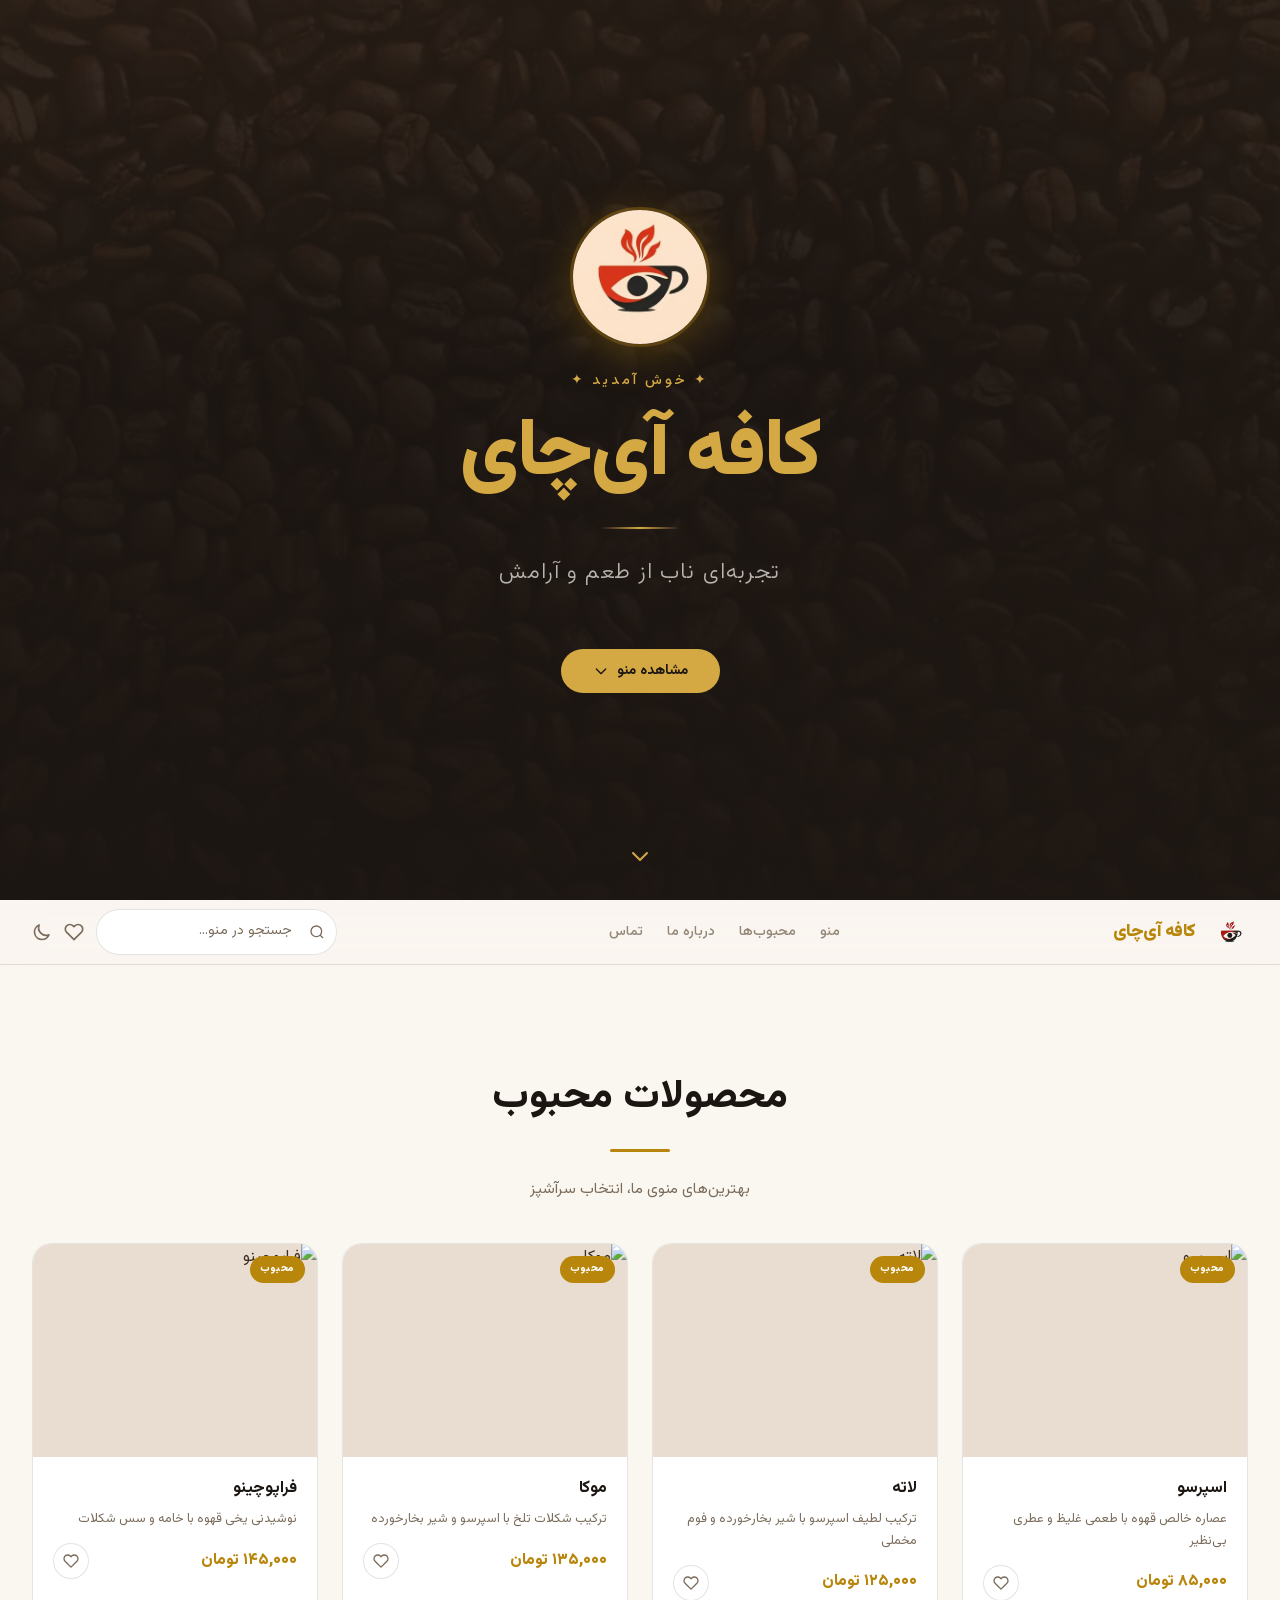
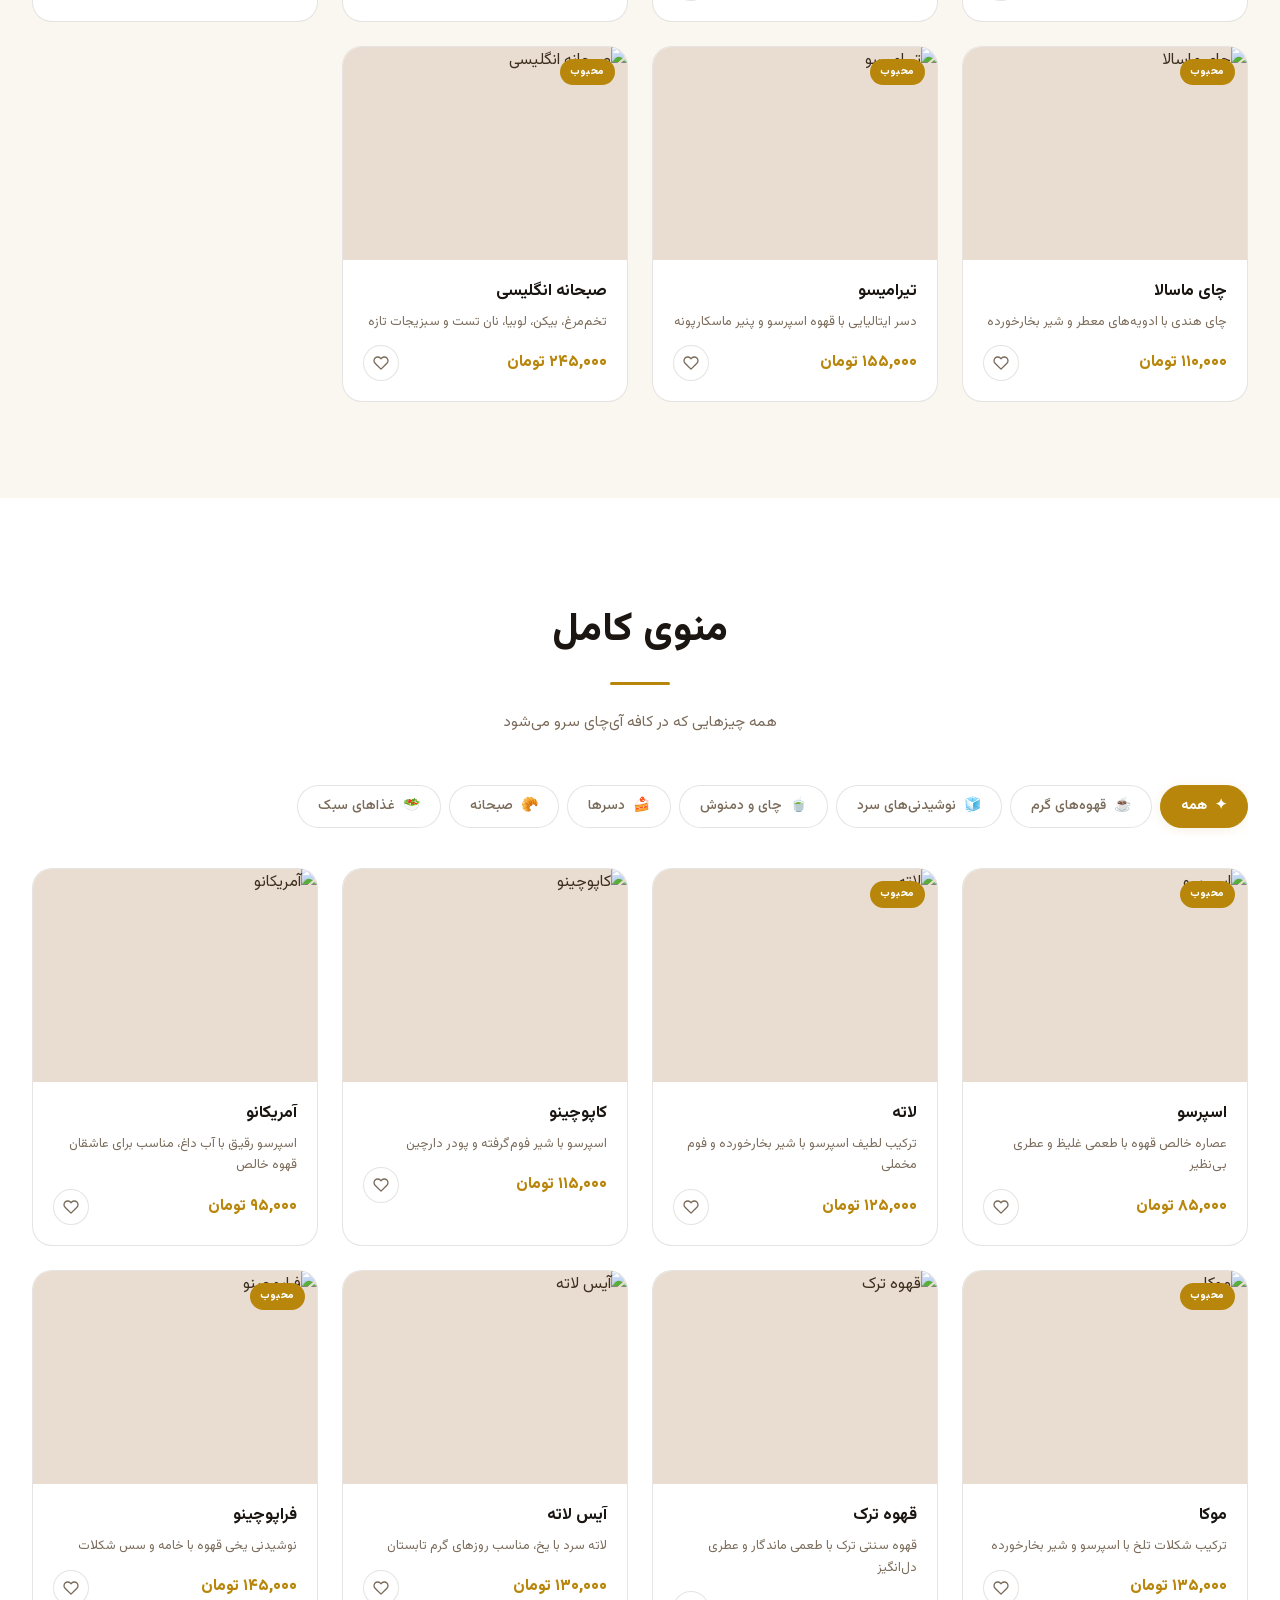
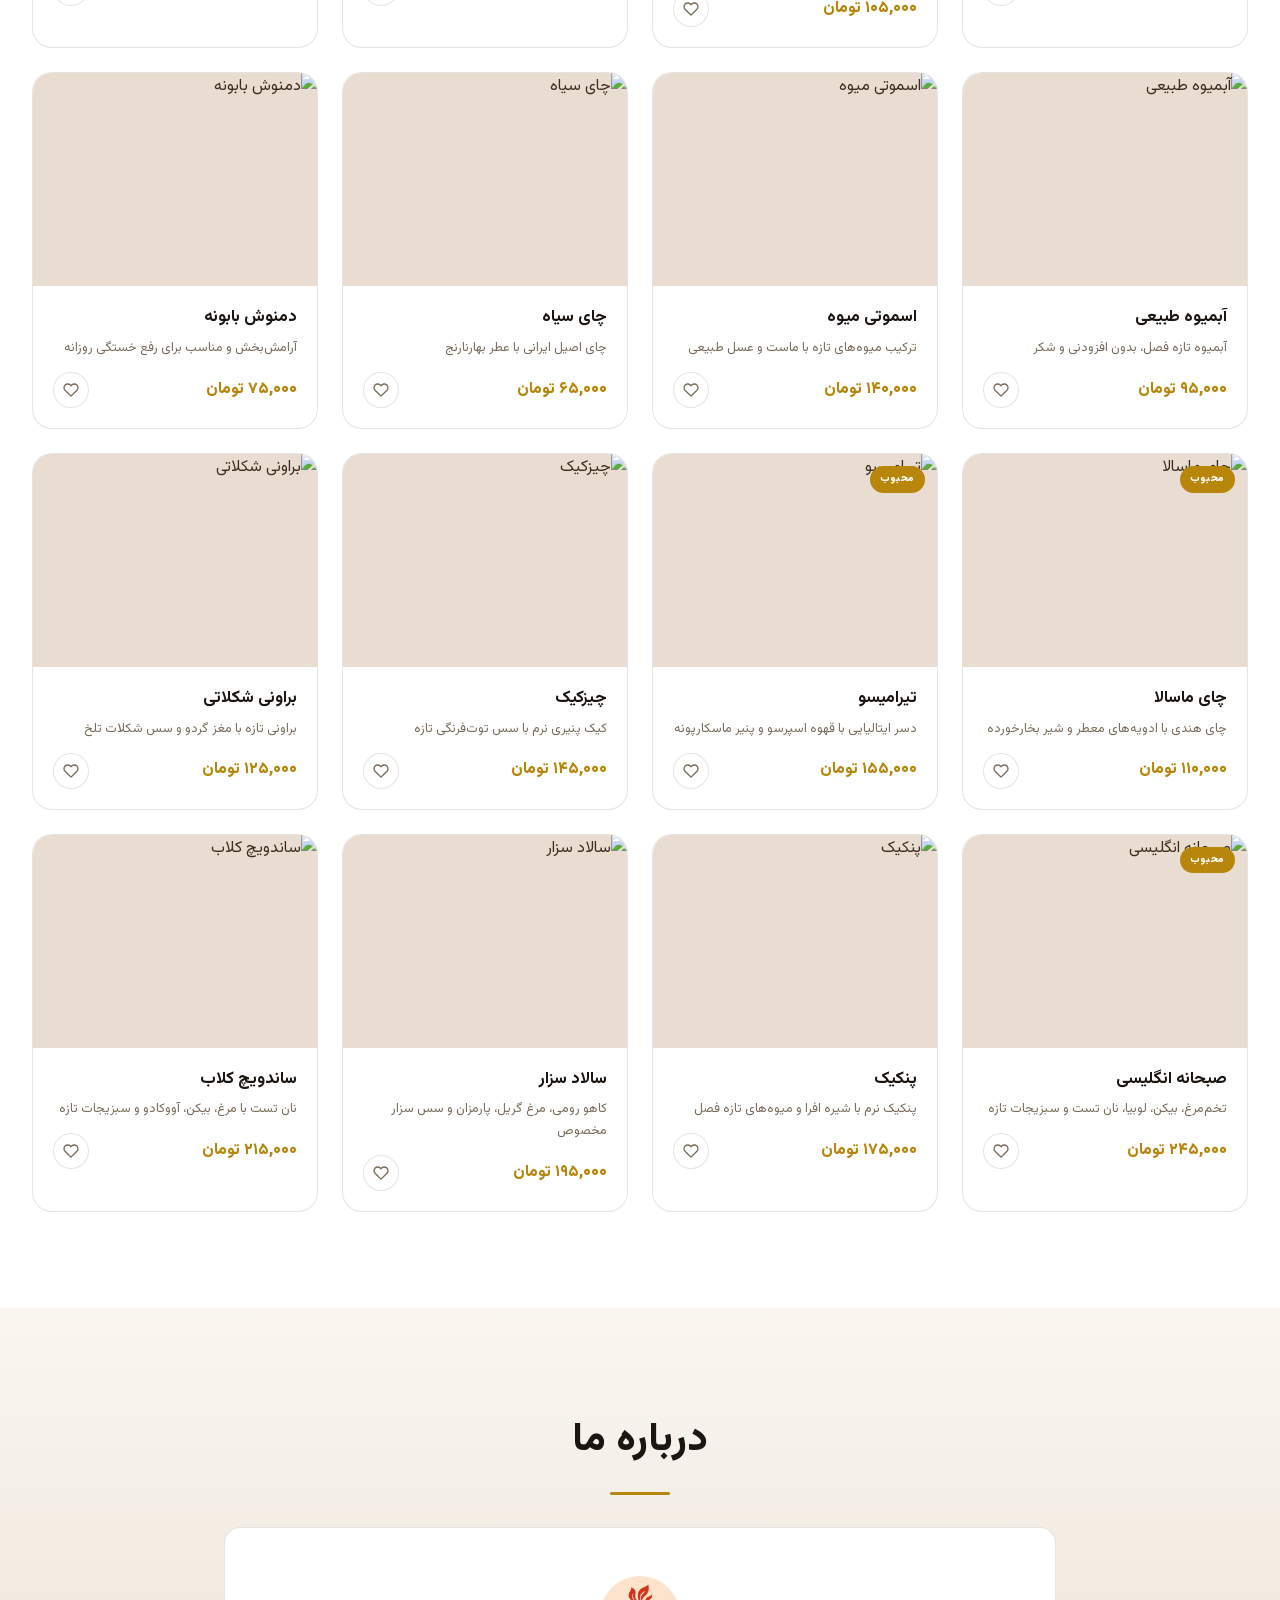
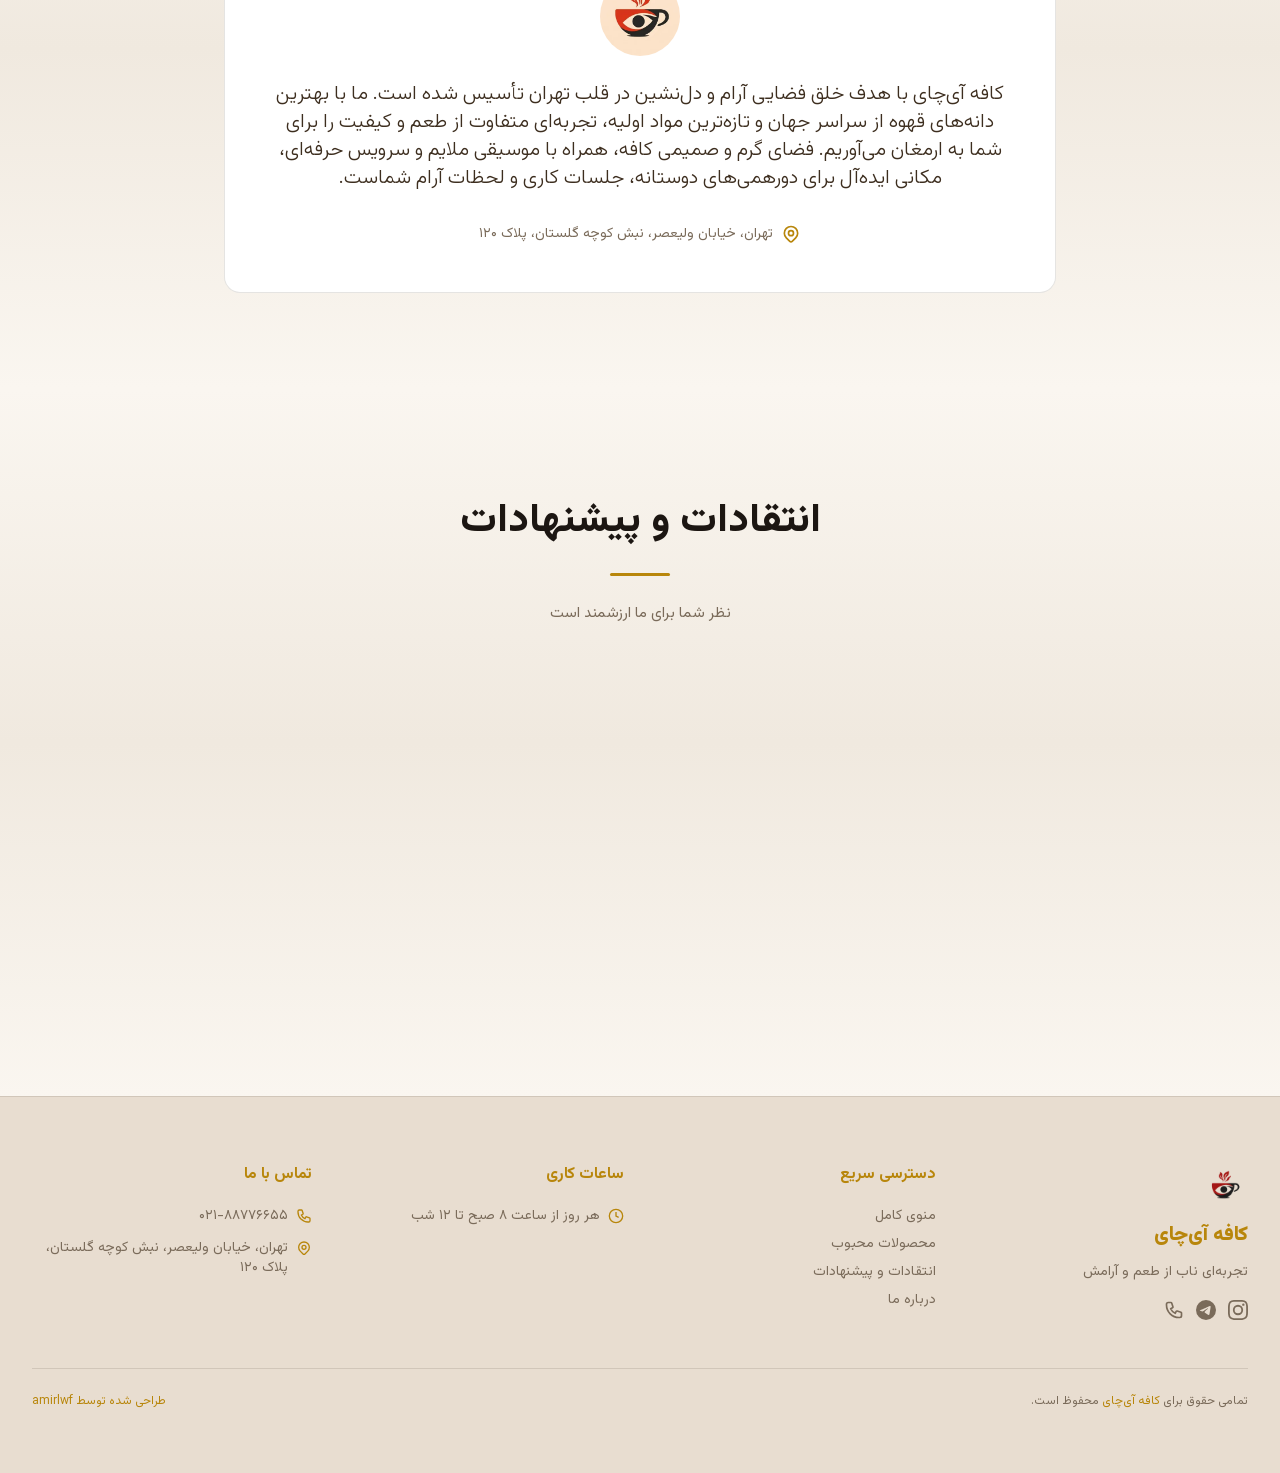
==== commit ab6eccba: "پرفورمنس فاز۲: CSS/فونت inline، ساباب lazy-load، admin.html بهینه، ۶ عکس جامانده" ====
--- a/index.html
+++ b/index.html
@@ -1,493 +1,435 @@
 <!DOCTYPE html>
 <html lang="fa" dir="rtl">
 <head>
-  <meta charset="UTF-8">
-  <meta name="viewport" content="width=device-width, initial-scale=1.0">
-  <title>کافه آی‌چای — منوی دیجیتال</title>
-  <meta name="description" content="منوی دیجیتال کافه آی‌چای — تجربه‌ای ناب از طعم و آرامش">
-  <link rel="icon" type="image/webp" href="img/logo-128.webp">
+<meta charset="UTF-8">
+<meta name="viewport" content="width=device-width, initial-scale=1.0">
+<title>کافه آی‌چای — منوی دیجیتال</title>
+<meta name="description" content="منوی دیجیتال کافه آی‌چای — تجربه‌ای ناب از طعم و آرامش">
+<link rel="icon" type="image/webp" href="img/logo-128.webp">
+<style>@font-face{font-family:'Vazirmatn';src:url('fonts/subset/Vazirmatn-Light-sub.woff2') format('woff2');font-weight:300;font-style:normal;font-display:swap;}
+@font-face{font-family:'Vazirmatn';src:url('fonts/subset/Vazirmatn-Regular-sub.woff2') format('woff2');font-weight:400;font-style:normal;font-display:swap;}
+@font-face{font-family:'Vazirmatn';src:url('fonts/subset/Vazirmatn-Medium-sub.woff2') format('woff2');font-weight:500;font-style:normal;font-display:swap;}
+@font-face{font-family:'Vazirmatn';src:url('fonts/subset/Vazirmatn-Bold-sub.woff2') format('woff2');font-weight:700;font-style:normal;font-display:swap;}
+@font-face{font-family:'Vazirmatn';src:url('fonts/subset/Vazirmatn-ExtraBold-sub.woff2') format('woff2');font-weight:800;font-style:normal;font-display:swap;}
+@font-face{font-family:'Vazirmatn';src:url('fonts/subset/Vazirmatn-Black-sub.woff2') format('woff2');font-weight:900;font-style:normal;font-display:swap;}
+</style>
+<style>*,::before,::after{--tw-border-spacing-x:0;--tw-border-spacing-y:0;--tw-translate-x:0;--tw-translate-y:0;--tw-rotate:0;--tw-skew-x:0;--tw-skew-y:0;--tw-scale-x:1;--tw-scale-y:1;--tw-pan-x:;--tw-pan-y:;--tw-pinch-zoom:;--tw-scroll-snap-strictness:proximity;--tw-gradient-from-position:;--tw-gradient-via-position:;--tw-gradient-to-position:;--tw-ordinal:;--tw-slashed-zero:;--tw-numeric-figure:;--tw-numeric-spacing:;--tw-numeric-fraction:;--tw-ring-inset:;--tw-ring-offset-width:0px;--tw-ring-offset-color:#fff;--tw-ring-color:rgb(59 130 246 / 0.5);--tw-ring-offset-shadow:0 0 #0000;--tw-ring-shadow:0 0 #0000;--tw-shadow:0 0 #0000;--tw-shadow-colored:0 0 #0000;--tw-blur:;--tw-brightness:;--tw-contrast:;--tw-grayscale:;--tw-hue-rotate:;--tw-invert:;--tw-saturate:;--tw-sepia:;--tw-drop-shadow:;--tw-backdrop-blur:;--tw-backdrop-brightness:;--tw-backdrop-contrast:;--tw-backdrop-grayscale:;--tw-backdrop-hue-rotate:;--tw-backdrop-invert:;--tw-backdrop-opacity:;--tw-backdrop-saturate:;--tw-backdrop-sepia:;--tw-contain-size:;--tw-contain-layout:;--tw-contain-paint:;--tw-contain-style:;}::backdrop{--tw-border-spacing-x:0;--tw-border-spacing-y:0;--tw-translate-x:0;--tw-translate-y:0;--tw-rotate:0;--tw-skew-x:0;--tw-skew-y:0;--tw-scale-x:1;--tw-scale-y:1;--tw-pan-x:;--tw-pan-y:;--tw-pinch-zoom:;--tw-scroll-snap-strictness:proximity;--tw-gradient-from-position:;--tw-gradient-via-position:;--tw-gradient-to-position:;--tw-ordinal:;--tw-slashed-zero:;--tw-numeric-figure:;--tw-numeric-spacing:;--tw-numeric-fraction:;--tw-ring-inset:;--tw-ring-offset-width:0px;--tw-ring-offset-color:#fff;--tw-ring-color:rgb(59 130 246 / 0.5);--tw-ring-offset-shadow:0 0 #0000;--tw-ring-shadow:0 0 #0000;--tw-shadow:0 0 #0000;--tw-shadow-colored:0 0 #0000;--tw-blur:;--tw-brightness:;--tw-contrast:;--tw-grayscale:;--tw-hue-rotate:;--tw-invert:;--tw-saturate:;--tw-sepia:;--tw-drop-shadow:;--tw-backdrop-blur:;--tw-backdrop-brightness:;--tw-backdrop-contrast:;--tw-backdrop-grayscale:;--tw-backdrop-hue-rotate:;--tw-backdrop-invert:;--tw-backdrop-opacity:;--tw-backdrop-saturate:;--tw-backdrop-sepia:;--tw-contain-size:;--tw-contain-layout:;--tw-contain-paint:;--tw-contain-style:;}*,::before,::after{box-sizing:border-box;border-width:0;border-style:solid;border-color:#e5e7eb;}::before,::after{--tw-content:'';}html,:host{line-height:1.5;-webkit-text-size-adjust:100%;-moz-tab-size:4;-o-tab-size:4;tab-size:4;font-family:ui-sans-serif,system-ui,sans-serif,"Apple Color Emoji","Segoe UI Emoji","Segoe UI Symbol","Noto Color Emoji";font-feature-settings:normal;font-variation-settings:normal;-webkit-tap-highlight-color:transparent;}body{margin:0;line-height:inherit;}hr{height:0;color:inherit;border-top-width:1px;}abbr:where([title]){-webkit-text-decoration:underline dotted;text-decoration:underline dotted;}h1,h2,h3,h4,h5,h6{font-size:inherit;font-weight:inherit;}a{color:inherit;text-decoration:inherit;}b,strong{font-weight:bolder;}code,kbd,samp,pre{font-family:ui-monospace,SFMono-Regular,Menlo,Monaco,Consolas,"Liberation Mono","Courier New",monospace;font-feature-settings:normal;font-variation-settings:normal;font-size:1em;}small{font-size:80%;}sub,sup{font-size:75%;line-height:0;position:relative;vertical-align:baseline;}sub{bottom:-0.25em;}sup{top:-0.5em;}table{text-indent:0;border-color:inherit;border-collapse:collapse;}button,input,optgroup,select,textarea{font-family:inherit;font-feature-settings:inherit;font-variation-settings:inherit;font-size:100%;font-weight:inherit;line-height:inherit;letter-spacing:inherit;color:inherit;margin:0;padding:0;}button,select{text-transform:none;}button,input:where([type='button']),input:where([type='reset']),input:where([type='submit']){-webkit-appearance:button;background-color:transparent;background-image:none;}:-moz-focusring{outline:auto;}:-moz-ui-invalid{box-shadow:none;}progress{vertical-align:baseline;}::-webkit-inner-spin-button,::-webkit-outer-spin-button{height:auto;}[type='search']{-webkit-appearance:textfield;outline-offset:-2px;}::-webkit-search-decoration{-webkit-appearance:none;}::-webkit-file-upload-button{-webkit-appearance:button;font:inherit;}summary{display:list-item;}blockquote,dl,dd,h1,h2,h3,h4,h5,h6,hr,figure,p,pre{margin:0;}fieldset{margin:0;padding:0;}legend{padding:0;}ol,ul,menu{list-style:none;margin:0;padding:0;}dialog{padding:0;}textarea{resize:vertical;}input::-moz-placeholder,textarea::-moz-placeholder{opacity:1;color:#9ca3af;}input::placeholder,textarea::placeholder{opacity:1;color:#9ca3af;}button,[role="button"]{cursor:pointer;}:disabled{cursor:default;}img,svg,video,canvas,audio,iframe,embed,object{display:block;vertical-align:middle;}img,video{max-width:100%;height:auto;}[hidden]:where(:not([hidden="until-found"])){display:none;}.pointer-events-none{pointer-events:none;}.fixed{position:fixed;}.absolute{position:absolute;}.relative{position:relative;}.inset-0{inset:0px;}.-left-2{left:-0.5rem;}.-top-2{top:-0.5rem;}.right-3{right:0.75rem;}.top-1\/2{top:50%;}.z-\[150\]{z-index:150;}.mx-auto{margin-left:auto;margin-right:auto;}.mb-1{margin-bottom:0.25rem;}.mb-12{margin-bottom:3rem;}.mb-2{margin-bottom:0.5rem;}.mb-3{margin-bottom:0.75rem;}.mb-4{margin-bottom:1rem;}.mb-6{margin-bottom:1.5rem;}.mb-8{margin-bottom:2rem;}.me-1{margin-inline-end:0.25rem;}.mt-0\.5{margin-top:0.125rem;}.mt-1{margin-top:0.25rem;}.mt-2{margin-top:0.5rem;}.mt-3{margin-top:0.75rem;}.mt-4{margin-top:1rem;}.mt-6{margin-top:1.5rem;}.mt-8{margin-top:2rem;}.block{display:block;}.flex{display:flex;}.inline-flex{display:inline-flex;}.table{display:table;}.grid{display:grid;}.hidden{display:none;}.h-16{height:4rem;}.h-3{height:0.75rem;}.h-4{height:1rem;}.h-5{height:1.25rem;}.h-6{height:1.5rem;}.h-8{height:2rem;}.w-1\/2{width:50%;}.w-16{width:4rem;}.w-2\/3{width:66.666667%;}.w-4{width:1rem;}.w-5{width:1.25rem;}.w-6{width:1.5rem;}.w-8{width:2rem;}.w-full{width:100%;}.max-w-4xl{max-width:56rem;}.max-w-7xl{max-width:80rem;}.max-w-\[200px\]{max-width:200px;}.flex-1{flex:1 1 0%;}.flex-shrink-0{flex-shrink:0;}.-translate-x-full{--tw-translate-x:-100%;transform:translate(var(--tw-translate-x),var(--tw-translate-y)) rotate(var(--tw-rotate)) skewX(var(--tw-skew-x)) skewY(var(--tw-skew-y)) scaleX(var(--tw-scale-x)) scaleY(var(--tw-scale-y));}.-translate-y-1\/2{--tw-translate-y:-50%;transform:translate(var(--tw-translate-x),var(--tw-translate-y)) rotate(var(--tw-rotate)) skewX(var(--tw-skew-x)) skewY(var(--tw-skew-y)) scaleX(var(--tw-scale-x)) scaleY(var(--tw-scale-y));}.-translate-y-2{--tw-translate-y:-0.5rem;transform:translate(var(--tw-translate-x),var(--tw-translate-y)) rotate(var(--tw-rotate)) skewX(var(--tw-skew-x)) skewY(var(--tw-skew-y)) scaleX(var(--tw-scale-x)) scaleY(var(--tw-scale-y));}.translate-x-0{--tw-translate-x:0px;transform:translate(var(--tw-translate-x),var(--tw-translate-y)) rotate(var(--tw-rotate)) skewX(var(--tw-skew-x)) skewY(var(--tw-skew-y)) scaleX(var(--tw-scale-x)) scaleY(var(--tw-scale-y));}.translate-y-0{--tw-translate-y:0px;transform:translate(var(--tw-translate-x),var(--tw-translate-y)) rotate(var(--tw-rotate)) skewX(var(--tw-skew-x)) skewY(var(--tw-skew-y)) scaleX(var(--tw-scale-x)) scaleY(var(--tw-scale-y));}.translate-y-4{--tw-translate-y:1rem;transform:translate(var(--tw-translate-x),var(--tw-translate-y)) rotate(var(--tw-rotate)) skewX(var(--tw-skew-x)) skewY(var(--tw-skew-y)) scaleX(var(--tw-scale-x)) scaleY(var(--tw-scale-y));}.cursor-pointer{cursor:pointer;}.grid-cols-1{grid-template-columns:repeat(1,minmax(0,1fr));}.grid-cols-2{grid-template-columns:repeat(2,minmax(0,1fr));}.flex-col{flex-direction:column;}.items-start{align-items:flex-start;}.items-center{align-items:center;}.justify-center{justify-content:center;}.justify-between{justify-content:space-between;}.gap-1{gap:0.25rem;}.gap-2{gap:0.5rem;}.gap-3{gap:0.75rem;}.gap-4{gap:1rem;}.gap-6{gap:1.5rem;}.gap-8{gap:2rem;}.space-y-2>:not([hidden]) ~:not([hidden]){--tw-space-y-reverse:0;margin-top:calc(0.5rem * calc(1 - var(--tw-space-y-reverse)));margin-bottom:calc(0.5rem * var(--tw-space-y-reverse));}.space-y-3>:not([hidden]) ~:not([hidden]){--tw-space-y-reverse:0;margin-top:calc(0.75rem * calc(1 - var(--tw-space-y-reverse)));margin-bottom:calc(0.75rem * var(--tw-space-y-reverse));}.overflow-x-auto{overflow-x:auto;}.truncate{overflow:hidden;text-overflow:ellipsis;white-space:nowrap;}.whitespace-nowrap{white-space:nowrap;}.rounded{border-radius:0.25rem;}.rounded-2xl{border-radius:1rem;}.rounded-full{border-radius:9999px;}.border-t{border-top-width:1px;}.bg-black\/30{background-color:rgb(0 0 0 / 0.3);}.bg-red-500{--tw-bg-opacity:1;background-color:rgb(239 68 68 / var(--tw-bg-opacity,1));}.p-4{padding:1rem;}.p-8{padding:2rem;}.px-4{padding-left:1rem;padding-right:1rem;}.px-6{padding-left:1.5rem;padding-right:1.5rem;}.px-8{padding-left:2rem;padding-right:2rem;}.py-12{padding-top:3rem;padding-bottom:3rem;}.py-16{padding-top:4rem;padding-bottom:4rem;}.py-2{padding-top:0.5rem;padding-bottom:0.5rem;}.py-3{padding-top:0.75rem;padding-bottom:0.75rem;}.pb-4{padding-bottom:1rem;}.pt-3{padding-top:0.75rem;}.pt-6{padding-top:1.5rem;}.text-center{text-align:center;}.text-right{text-align:right;}.font-cafe{font-family:Vazirmatn,Tahoma,sans-serif;}.font-fa{font-family:Vazirmatn,Tahoma,sans-serif;}.text-2xl{font-size:1.5rem;line-height:2rem;}.text-lg{font-size:1.125rem;line-height:1.75rem;}.text-sm{font-size:0.875rem;line-height:1.25rem;}.text-xl{font-size:1.25rem;line-height:1.75rem;}.text-xs{font-size:0.75rem;line-height:1rem;}.font-black{font-weight:900;}.font-bold{font-weight:700;}.font-light{font-weight:300;}.font-medium{font-weight:500;}.leading-relaxed{line-height:1.625;}.tracking-tight{letter-spacing:-0.025em;}.tracking-widest{letter-spacing:0.1em;}.text-white{--tw-text-opacity:1;color:rgb(255 255 255 / var(--tw-text-opacity,1));}.opacity-0{opacity:0;}.opacity-100{opacity:1;}.filter{filter:var(--tw-blur) var(--tw-brightness) var(--tw-contrast) var(--tw-grayscale) var(--tw-hue-rotate) var(--tw-invert) var(--tw-saturate) var(--tw-sepia) var(--tw-drop-shadow);}.transition{transition-property:color,background-color,border-color,text-decoration-color,fill,stroke,opacity,box-shadow,transform,filter,-webkit-backdrop-filter;transition-property:color,background-color,border-color,text-decoration-color,fill,stroke,opacity,box-shadow,transform,filter,backdrop-filter;transition-property:color,background-color,border-color,text-decoration-color,fill,stroke,opacity,box-shadow,transform,filter,backdrop-filter,-webkit-backdrop-filter;transition-timing-function:cubic-bezier(0.4,0,0.2,1);transition-duration:150ms;}.transition-all{transition-property:all;transition-timing-function:cubic-bezier(0.4,0,0.2,1);transition-duration:150ms;}.transition-opacity{transition-property:opacity;transition-timing-function:cubic-bezier(0.4,0,0.2,1);transition-duration:150ms;}.duration-150{transition-duration:150ms;}.duration-200{transition-duration:200ms;}.duration-300{transition-duration:300ms;}.ease-in{transition-timing-function:cubic-bezier(0.4,0,1,1);}.ease-out{transition-timing-function:cubic-bezier(0,0,0.2,1);}.hover\:opacity-100:hover{opacity:1;}.hover\:shadow-lg:hover{--tw-shadow:0 10px 15px -3px rgb(0 0 0 / 0.1),0 4px 6px -4px rgb(0 0 0 / 0.1);--tw-shadow-colored:0 10px 15px -3px var(--tw-shadow-color),0 4px 6px -4px var(--tw-shadow-color);box-shadow:var(--tw-ring-offset-shadow,0 0 #0000),var(--tw-ring-shadow,0 0 #0000),var(--tw-shadow);}@media (min-width:640px){.sm\:block{display:block;}.sm\:grid-cols-2{grid-template-columns:repeat(2,minmax(0,1fr));}.sm\:flex-row{flex-direction:row;}.sm\:p-12{padding:3rem;}.sm\:px-6{padding-left:1.5rem;padding-right:1.5rem;}.sm\:py-16{padding-top:4rem;padding-bottom:4rem;}.sm\:py-24{padding-top:6rem;padding-bottom:6rem;}.sm\:text-xl{font-size:1.25rem;line-height:1.75rem;}}@media (min-width:768px){.md\:flex{display:flex;}.md\:hidden{display:none;}}@media (min-width:1024px){.lg\:grid-cols-3{grid-template-columns:repeat(3,minmax(0,1fr));}.lg\:grid-cols-4{grid-template-columns:repeat(4,minmax(0,1fr));}.lg\:px-8{padding-left:2rem;padding-right:2rem;}}</style>
+<style>:root{--cafe-black:#1c1612;--cafe-darker:#2a2018;--cafe-dark:#faf6f0;--cafe-brown:#e8ddd0;--cafe-brown-light:#d4c4b0;--cafe-gold:#b8860b;--cafe-gold-light:#d4a843;--cafe-gold-glow:rgba(184,134,11,0.12);--cafe-yellow:#e8c547;--cafe-cream:#f0e9df;--cafe-white:#faf6f0;--cafe-text:#3d2e1f;--cafe-text-muted:#7a6b5a;--cafe-border:rgba(45,33,23,0.12);--cafe-bg:#faf6f0;--cafe-card-bg:#ffffff;--cafe-footer-bg:#e8ddd0;--cafe-navbar-bg:rgba(250,246,240,0.9);--font-fa:"Vazirmatn","Tahoma",sans-serif;--radius-sm:8px;--radius-md:12px;--radius-lg:20px;--radius-xl:28px;--shadow-card:0 2px 16px rgba(45,33,23,0.08);--shadow-card-hover:0 8px 32px rgba(45,33,23,0.15),0 0 16px var(--cafe-gold-glow);--transition-fast:0.2s cubic-bezier(0.4,0,0.2,1);--transition-smooth:0.4s cubic-bezier(0.4,0,0.2,1);--transition-spring:0.5s cubic-bezier(0.34,1.56,0.64,1);}.dark-mode{--cafe-black:#f0ebe2;--cafe-darker:#1a1410;--cafe-dark:#241c14;--cafe-brown:#2d2318;--cafe-brown-light:#3d3025;--cafe-text:#f0ebe2;--cafe-text-muted:#a89880;--cafe-border:rgba(184,134,11,0.15);--cafe-bg:#1a1410;--cafe-card-bg:#241c14;--cafe-footer-bg:#1a1410;--cafe-navbar-bg:rgba(26,20,16,0.92);--shadow-card:0 2px 16px rgba(0,0,0,0.25);--shadow-card-hover:0 8px 32px rgba(0,0,0,0.35),0 0 16px var(--cafe-gold-glow);}.dark-mode .section-title{color:var(--cafe-black);}.dark-mode .about-section{background:linear-gradient(180deg,var(--cafe-bg) 0%,#1e1812 50%,var(--cafe-bg) 100%);}.dark-mode .site-footer{border-top-color:rgba(184,134,11,0.12);}.dark-mode .menu-card:hover{border-color:rgba(184,134,11,0.3);}.dark-mode .navbar.scrolled{box-shadow:0 2px 20px rgba(0,0,0,0.3);}*,*::before,*::after{box-sizing:border-box;margin:0;padding:0;}html{scroll-behavior:smooth;-webkit-text-size-adjust:100%;}body{font-family:var(--font-fa);background-color:var(--cafe-bg);color:var(--cafe-text);line-height:1.8;direction:rtl;overflow-x:hidden;-webkit-font-smoothing:antialiased;-moz-osx-font-smoothing:grayscale;}::selection{background:var(--cafe-gold);color:#fff;}::-webkit-scrollbar{width:8px;}::-webkit-scrollbar-track{background:var(--cafe-bg);}::-webkit-scrollbar-thumb{background:var(--cafe-brown-light);border-radius:4px;}::-webkit-scrollbar-thumb:hover{background:var(--cafe-gold);}.hero{position:relative;min-height:100vh;display:flex;align-items:center;justify-content:center;text-align:center;overflow:hidden;background:linear-gradient(135deg,#2a2018 0%,#1c1612 50%,#3d2e1f 100%);}.hero-bg{position:absolute;inset:0;background:url("https://images.unsplash.com/photo-1447933601403-0c6688de566e?w=1600&q=80") center/cover no-repeat;transform:scale(1.05);transition:transform 8s ease-out;opacity:0.3;}.hero:hover .hero-bg{transform:scale(1);}.hero-overlay{position:absolute;inset:0;background:linear-gradient( 180deg,rgba(42,32,24,0.6) 0%,rgba(28,22,18,0.8) 40%,rgba(28,22,18,0.95) 100% );}.hero-content{position:relative;z-index:2;padding:2rem;max-width:700px;}.hero-logo{width:140px;height:140px;margin:0 auto 1.5rem;border-radius:50%;object-fit:cover;box-shadow:0 8px 40px rgba(184,134,11,0.3);border:3px solid rgba(184,134,11,0.4);}.hero-title{font-size:clamp(2.5rem,8vw,5rem);font-weight:900;color:#faf6f0;letter-spacing:-0.02em;line-height:1.2;margin-bottom:0.5rem;}.hero-title .gold{color:var(--cafe-gold-light);display:inline-block;}.hero-tagline{font-size:clamp(1rem,3vw,1.4rem);color:rgba(250,246,240,0.7);font-weight:300;margin-bottom:2rem;letter-spacing:0.05em;}.hero-divider{width:80px;height:2px;background:linear-gradient(90deg,transparent,var(--cafe-gold-light),transparent);margin:1.5rem auto;}.scroll-indicator{position:absolute;bottom:2rem;left:50%;transform:translateX(-50%);z-index:2;animation:scrollBounce 2s ease-in-out infinite;}@keyframes scrollBounce{0%,100%{transform:translateX(-50%) translateY(0);opacity:0.6;}50%{transform:translateX(-50%) translateY(8px);opacity:1;}}.navbar{position:sticky;top:0;z-index:100;backdrop-filter:blur(20px) saturate(1.5);-webkit-backdrop-filter:blur(20px) saturate(1.5);background:var(--cafe-navbar-bg);border-bottom:1px solid var(--cafe-border);transition:var(--transition-fast);}.navbar.scrolled{box-shadow:0 2px 20px rgba(45,33,23,0.1);}.navbar-logo{height:36px;width:auto;margin-left:0.5rem;vertical-align:middle;}.section-title{font-size:clamp(1.5rem,4vw,2.5rem);font-weight:800;color:var(--cafe-black);text-align:center;margin-bottom:0.5rem;}.section-subtitle{text-align:center;color:var(--cafe-text-muted);font-size:0.95rem;margin-bottom:2.5rem;}.gold-line{width:60px;height:3px;background:var(--cafe-gold);border-radius:2px;margin:1rem auto 1.5rem;}.chip-container{display:flex;gap:0.5rem;overflow-x:scroll;-webkit-overflow-scrolling:touch;padding:0.5rem 0;scrollbar-width:none;-ms-overflow-style:none;flex-wrap:nowrap;}.chip-container::-webkit-scrollbar{display:none;}.chip{flex-shrink:0;padding:0.5rem 1.25rem;border-radius:100px;border:1px solid var(--cafe-border);background:var(--cafe-card-bg);color:var(--cafe-text-muted);font-size:0.875rem;font-weight:500;cursor:pointer;transition:var(--transition-fast);white-space:nowrap;user-select:none;}.chip:hover{border-color:var(--cafe-gold);color:var(--cafe-gold);background:rgba(184,134,11,0.06);}.chip.active{background:var(--cafe-gold);color:#fff;border-color:var(--cafe-gold);font-weight:700;box-shadow:0 2px 12px var(--cafe-gold-glow);}.menu-grid{display:grid;grid-template-columns:1fr;gap:1.5rem;}@media (min-width:640px){.menu-grid{grid-template-columns:repeat(2,1fr);}}@media (min-width:1024px){.menu-grid{grid-template-columns:repeat(3,1fr);}}@media (min-width:1280px){.menu-grid{grid-template-columns:repeat(4,1fr);}}.menu-card{background:var(--cafe-card-bg);border:1px solid var(--cafe-border);border-radius:var(--radius-lg);overflow:hidden;transition:var(--transition-smooth);position:relative;}.menu-card:hover{transform:translateY(-4px);border-color:rgba(184,134,11,0.25);box-shadow:var(--shadow-card-hover);}.card-image-wrapper{position:relative;aspect-ratio:4 / 3;overflow:hidden;background:var(--cafe-brown);}.card-image{width:100%;height:100%;object-fit:cover;transition:transform 0.6s ease;}.menu-card:hover .card-image{transform:scale(1.06);}.card-body{padding:1rem 1.25rem 1.25rem;}.card-name{font-size:1.05rem;font-weight:700;color:var(--cafe-black);margin-bottom:0.35rem;}.card-desc{font-size:0.8rem;color:var(--cafe-text-muted);line-height:1.7;margin-bottom:0.75rem;display:-webkit-box;-webkit-line-clamp:2;-webkit-box-orient:vertical;overflow:hidden;}.card-footer{display:flex;align-items:center;justify-content:space-between;}.card-price{font-size:1rem;font-weight:800;color:var(--cafe-gold);}.card-price .unit{font-size:0.7rem;font-weight:400;color:var(--cafe-text-muted);margin-right:0.25rem;}.fav-btn{width:36px;height:36px;border-radius:50%;border:1px solid var(--cafe-border);background:var(--cafe-card-bg);color:var(--cafe-text-muted);cursor:pointer;display:flex;align-items:center;justify-content:center;transition:var(--transition-fast);flex-shrink:0;}.fav-btn:hover{border-color:#e74c5a;color:#e74c5a;background:rgba(231,76,90,0.06);}.fav-btn.active{border-color:#e74c5a;color:#e74c5a;background:rgba(231,76,90,0.1);}.fav-btn.active svg{fill:#e74c5a;}@keyframes favPop{0%{transform:scale(1);}50%{transform:scale(1.3);}100%{transform:scale(1);}}.fav-btn.pop{animation:favPop 0.3s ease;}.badge-featured{position:absolute;top:0.75rem;right:0.75rem;background:var(--cafe-gold);color:#fff;font-size:0.65rem;font-weight:800;padding:0.25rem 0.65rem;border-radius:100px;z-index:2;letter-spacing:0.05em;}.skeleton{position:relative;overflow:hidden;background:var(--cafe-brown);border-radius:var(--radius-md);}.skeleton::after{content:"";position:absolute;inset:0;background:linear-gradient( 90deg,transparent 0%,rgba(255,255,255,0.4) 50%,transparent 100% );animation:shimmer 1.5s infinite;}@keyframes shimmer{0%{transform:translateX(100%);}100%{transform:translateX(-100%);}}.empty-state{text-align:center;padding:4rem 2rem;color:var(--cafe-text-muted);}.empty-state svg{opacity:0.3;margin-bottom:1rem;}.about-section{background:linear-gradient(180deg,var(--cafe-bg) 0%,#f0e9df 50%,var(--cafe-bg) 100%);}.site-footer{background:var(--cafe-footer-bg);border-top:1px solid var(--cafe-border);color:var(--cafe-text-muted);}.site-footer h3,.site-footer h4{color:var(--cafe-gold);}.footer-link{color:var(--cafe-text-muted);transition:var(--transition-fast);text-decoration:none;}.footer-link:hover{color:var(--cafe-gold);}.footer-logo{height:48px;width:auto;margin-bottom:0.75rem;}.fade-in{opacity:0;transform:translateY(30px);transition:opacity 0.6s ease,transform 0.6s ease;}.fade-in.visible{opacity:1;transform:translateY(0);}.stagger-children .fade-in:nth-child(1){transition-delay:0.05s;}.stagger-children .fade-in:nth-child(2){transition-delay:0.1s;}.stagger-children .fade-in:nth-child(3){transition-delay:0.15s;}.stagger-children .fade-in:nth-child(4){transition-delay:0.2s;}.stagger-children .fade-in:nth-child(5){transition-delay:0.25s;}.stagger-children .fade-in:nth-child(6){transition-delay:0.3s;}.stagger-children .fade-in:nth-child(7){transition-delay:0.35s;}.stagger-children .fade-in:nth-child(8){transition-delay:0.4s;}.search-input{background:var(--cafe-card-bg);border:1px solid var(--cafe-border);border-radius:100px;padding:0.6rem 2.75rem 0.6rem 1rem;color:var(--cafe-text);font-family:var(--font-fa);font-size:0.875rem;width:100%;max-width:320px;transition:var(--transition-fast);outline:none;}.search-input::placeholder{color:var(--cafe-text-muted);}.search-input:focus{border-color:var(--cafe-gold);box-shadow:0 0 0 3px var(--cafe-gold-glow);}[x-cloak]{display:none !important;}.menu-grid>*{transition:opacity 0.3s ease,transform 0.3s ease;}.fav-panel-overlay{position:fixed;inset:0;background:rgba(0,0,0,0.4);backdrop-filter:blur(4px);-webkit-backdrop-filter:blur(4px);z-index:500;}.fav-panel{position:fixed;top:0;left:0;width:100%;max-width:420px;height:100vh;background:var(--cafe-card-bg);z-index:501;display:flex;flex-direction:column;box-shadow:4px 0 24px rgba(0,0,0,0.15);}.fav-panel-header{display:flex;align-items:center;justify-content:space-between;padding:1.25rem 1.5rem;border-bottom:1px solid var(--cafe-border);flex-shrink:0;}.fav-panel-header h3{font-size:1.1rem;font-weight:800;color:var(--cafe-black);}.fav-panel-close{width:36px;height:36px;border-radius:10px;border:1px solid var(--cafe-border);background:transparent;color:var(--cafe-text-muted);cursor:pointer;display:flex;align-items:center;justify-content:center;transition:var(--transition-fast);font-size:1.1rem;}.fav-panel-close:hover{border-color:#e74c5a;color:#e74c5a;}.fav-panel-body{flex:1;overflow-y:auto;padding:1rem 1.5rem;}.fav-panel-item{display:flex;align-items:center;gap:0.75rem;padding:0.75rem 0;border-bottom:1px solid var(--cafe-border);}.fav-panel-item:last-child{border-bottom:none;}.fav-panel-item-img{width:60px;height:60px;border-radius:12px;object-fit:cover;flex-shrink:0;background:var(--cafe-brown);}.fav-panel-item-info{flex:1;min-width:0;}.fav-panel-item-name{font-size:0.9rem;font-weight:700;color:var(--cafe-black);margin-bottom:0.2rem;white-space:nowrap;overflow:hidden;text-overflow:ellipsis;}.fav-panel-item-price{font-size:0.8rem;font-weight:800;color:var(--cafe-gold);}.fav-panel-item-remove{width:32px;height:32px;border-radius:50%;border:1px solid var(--cafe-border);background:transparent;color:var(--cafe-text-muted);cursor:pointer;display:flex;align-items:center;justify-content:center;transition:var(--transition-fast);flex-shrink:0;}.fav-panel-item-remove:hover{border-color:#e74c5a;color:#e74c5a;background:rgba(231,76,90,0.06);}.fav-panel-empty{display:flex;flex-direction:column;align-items:center;justify-content:center;padding:4rem 2rem;text-align:center;color:var(--cafe-text-muted);}.fav-panel-empty svg{opacity:0.25;margin-bottom:1rem;}.fav-panel-empty h4{font-size:1rem;font-weight:700;color:var(--cafe-black);margin-bottom:0.5rem;}.fav-panel-empty p{font-size:0.85rem;}.feedback-section{background:linear-gradient(180deg,var(--cafe-bg) 0%,#f0e9df 50%,var(--cafe-bg) 100%);}.feedback-form{background:var(--cafe-card-bg);border:1px solid var(--cafe-border);border-radius:var(--radius-xl);padding:2rem;max-width:640px;margin:0 auto;}.feedback-input,.feedback-textarea{width:100%;padding:0.75rem 1rem;background:var(--cafe-bg);border:1px solid var(--cafe-border);border-radius:12px;color:var(--cafe-text);font-family:var(--font-fa);font-size:0.9rem;transition:var(--transition-fast);outline:none;direction:rtl;}.feedback-input::placeholder,.feedback-textarea::placeholder{color:var(--cafe-text-muted);}.feedback-input:focus,.feedback-textarea:focus{border-color:var(--cafe-gold);box-shadow:0 0 0 3px var(--cafe-gold-glow);}.feedback-textarea{min-height:120px;resize:vertical;line-height:1.8;}.feedback-submit{width:100%;padding:0.75rem;background:var(--cafe-gold);color:#fff;border:none;border-radius:12px;font-family:var(--font-fa);font-size:0.95rem;font-weight:700;cursor:pointer;transition:var(--transition-fast);}.feedback-submit:hover{background:#9a7209;box-shadow:0 4px 16px var(--cafe-gold-glow);}.feedback-submit:disabled{opacity:0.6;cursor:not-allowed;}.feedback-success{background:rgba(40,167,69,0.08);border:1px solid rgba(40,167,69,0.25);color:#28a745;border-radius:12px;padding:0.75rem 1rem;font-size:0.85rem;font-weight:600;text-align:center;}.feedback-error{background:rgba(220,53,69,0.08);border:1px solid rgba(220,53,69,0.25);color:#dc3545;border-radius:12px;padding:0.75rem 1rem;font-size:0.85rem;font-weight:600;text-align:center;}</style>
+<style>.hero-bg{background-image:url('img/hero-bg.webp');background-position:center;background-size:cover;background-repeat:no-repeat}</style>
+  <!-- Alpine.js -->
+  <script defer src="lib/alpine.min.js"></script>
+</head>
+<body class="font-cafe" x-data="cafeMenu" x-cloak>
+<section id="hero" class="hero">
+<div class="hero-bg"></div>
+<div class="hero-overlay"></div>
+<div class="hero-content">
+<img src="img/logo-hero-280.webp" alt="کافه آی‌چای" class="hero-logo" width="280" height="280" decoding="sync" fetchpriority="high">
+<p class="text-sm font-medium tracking-widest mb-4" style="letter-spacing:0.2em;color:var(--cafe-gold-light)">✦ خوش آمدید ✦</p>
+<h1 class="hero-title">
+<span class="gold" x-text="cafeInfo.name">کافه آی‌چای</span>
+</h1>
+<div class="hero-divider"></div>
+<p class="hero-tagline" x-text="cafeInfo.tagline">تجربه‌ای ناب از طعم و آرامش</p>
+<a href="#menu"
+class="inline-flex items-center gap-2 mt-6 px-8 py-3 font-bold rounded-full text-sm transition-all duration-300 hover:shadow-lg"
+style="background:var(--cafe-gold-light);color:#1c1612"
+@click.prevent="scrollTo('menu')">
+مشاهده منو
+<svg class="w-4 h-4" fill="none" stroke="currentColor" stroke-width="2" viewBox="0 0 24 24"><path stroke-linecap="round" stroke-linejoin="round" d="M19 9l-7 7-7-7"/></svg>
+</a>
+</div>
+<div class="scroll-indicator">
+<svg class="w-6 h-6" fill="none" stroke="currentColor" stroke-width="2" viewBox="0 0 24 24" style="color:var(--cafe-gold-light)">
+<path stroke-linecap="round" stroke-linejoin="round" d="M19 9l-7 7-7-7"/>
+</svg>
+</div>
+</section>
+<nav class="navbar">
+<div class="max-w-7xl mx-auto px-4 sm:px-6 lg:px-8">
+<div class="flex items-center justify-between h-16">
+<a href="#hero" @click.prevent="scrollTo('hero')" class="flex items-center gap-2">
+<img src="img/logo-128.webp" alt="کافه آی‌چای" class="navbar-logo" width="128" height="128" decoding="async">
+<span class="text-lg font-black tracking-tight" style="color:var(--cafe-gold)" x-text="cafeInfo.name">کافه آی‌چای</span>
+</a>
+<div class="hidden md:flex items-center gap-6">
+<button @click="scrollTo('menu')" class="hover:opacity-100 transition-opacity text-sm font-medium" style="color:var(--cafe-text-muted);opacity:0.8">منو</button>
+<button @click="scrollTo('featured')" class="hover:opacity-100 transition-opacity text-sm font-medium" style="color:var(--cafe-text-muted);opacity:0.8">محبوب‌ها</button>
+<button @click="scrollTo('about')" class="hover:opacity-100 transition-opacity text-sm font-medium" style="color:var(--cafe-text-muted);opacity:0.8">درباره ما</button>
+<button @click="scrollTo('contact')" class="hover:opacity-100 transition-opacity text-sm font-medium" style="color:var(--cafe-text-muted);opacity:0.8">تماس</button>
+</div>
+<div class="flex items-center gap-3">
+<div class="relative hidden sm:block">
+<svg class="w-4 h-4 absolute top-1/2 right-3 -translate-y-1/2 pointer-events-none" style="color:var(--cafe-text-muted)" fill="none" stroke="currentColor" stroke-width="2" viewBox="0 0 24 24">
+<circle cx="11" cy="11" r="8"/><path d="M21 21l-4.35-4.35"/>
+</svg>
+<input type="text"
+class="search-input"
+placeholder="جستجو در منو..."
+x-model.debounce.300ms="searchQuery"
+@focus="activeCategory='cat-1'">
+</div>
+<button @click="toggleFavPanel()"
+class="relative cursor-pointer"
+style="color:var(--cafe-text-muted)"
+title="علاقه‌مندی‌ها">
+<svg class="w-5 h-5" fill="none" stroke="currentColor" stroke-width="2" viewBox="0 0 24 24">
+<path stroke-linecap="round" stroke-linejoin="round" d="M20.84 4.61a5.5 5.5 0 0 0-7.78 0L12 5.67l-1.06-1.06a5.5 5.5 0 0 0-7.78 7.78l1.06 1.06L12 21.23l7.78-7.78 1.06-1.06a5.5 5.5 0 0 0 0-7.78z"/>
+</svg>
+<span x-show="favoriteCount > 0"
+x-text="toPersianNum(favoriteCount)"
+class="absolute -top-2 -left-2 bg-red-500 text-white text-xs w-5 h-5 flex items-center justify-center rounded-full font-bold"></span>
+</button>
+<button @click="toggleTheme()" class="cursor-pointer" style="color:var(--cafe-text-muted)" :title="darkMode ? 'حالت روشن' : 'حالت تاریک'">
+<svg x-show="!darkMode" class="w-5 h-5" fill="none" stroke="currentColor" stroke-width="2" viewBox="0 0 24 24"><path stroke-linecap="round" stroke-linejoin="round" d="M20.354 15.354A9 9 0 018.646 3.646 9.003 9.003 0 0012 21a9.003 9.003 0 008.354-5.646z"/></svg>
+<svg x-show="darkMode" class="w-5 h-5" fill="none" stroke="currentColor" stroke-width="2" viewBox="0 0 24 24"><path stroke-linecap="round" stroke-linejoin="round" d="M12 3v1m0 16v1m9-9h-1M4 12H3m15.364 6.364l-.707-.707M6.343 6.343l-.707-.707m12.728 0l-.707.707M6.343 17.657l-.707.707M16 12a4 4 0 11-8 0 4 4 0 018 0z"/></svg>
+</button>
+<button class="md:hidden" style="color:var(--cafe-text-muted)" @click="showMobileMenu = !showMobileMenu">
+<svg class="w-6 h-6" fill="none" stroke="currentColor" stroke-width="2" viewBox="0 0 24 24">
+<path stroke-linecap="round" stroke-linejoin="round" d="M4 6h16M4 12h16M4 18h16"/>
+</svg>
+</button>
+</div>
+</div>
+<div x-show="showMobileMenu"
+x-transition:enter="transition ease-out duration-200"
+x-transition:enter-start="opacity-0 -translate-y-2"
+x-transition:enter-end="opacity-100 translate-y-0"
+x-transition:leave="transition ease-in duration-150"
+x-transition:leave-start="opacity-100"
+x-transition:leave-end="opacity-0"
+class="md:hidden pb-4 mt-2 pt-3" style="border-top:1px solid var(--cafe-border)">
+<div class="relative mb-3">
+<svg class="w-4 h-4 absolute top-1/2 right-3 -translate-y-1/2 pointer-events-none" style="color:var(--cafe-text-muted)" fill="none" stroke="currentColor" stroke-width="2" viewBox="0 0 24 24">
+<circle cx="11" cy="11" r="8"/><path d="M21 21l-4.35-4.35"/>
+</svg>
+<input type="text" class="search-input w-full" placeholder="جستجو در منو..." x-model.debounce.300ms="searchQuery">
+</div>
+<div class="flex flex-col gap-1">
+<button @click="scrollTo('menu')" class="py-2 text-sm font-medium text-right" style="color:var(--cafe-text-muted)">منو</button>
+<button @click="toggleFavPanel(); showMobileMenu=false" class="py-2 text-sm font-medium text-right flex items-center gap-2" style="color:var(--cafe-text-muted)">
+<svg class="w-4 h-4" fill="none" stroke="currentColor" stroke-width="2" viewBox="0 0 24 24"><path stroke-linecap="round" stroke-linejoin="round" d="M20.84 4.61a5.5 5.5 0 0 0-7.78 0L12 5.67l-1.06-1.06a5.5 5.5 0 0 0-7.78 7.78l1.06 1.06L12 21.23l7.78-7.78 1.06-1.06a5.5 5.5 0 0 0 0-7.78z"/></svg>
+علاقه‌مندی‌ها
+</button>
+<button @click="scrollTo('featured')" class="py-2 text-sm font-medium text-right" style="color:var(--cafe-text-muted)">محبوب‌ها</button>
+<button @click="scrollTo('about')" class="py-2 text-sm font-medium text-right" style="color:var(--cafe-text-muted)">درباره ما</button>
+<button @click="scrollTo('contact')" class="py-2 text-sm font-medium text-right" style="color:var(--cafe-text-muted)">تماس</button>
+<button @click="toggleTheme()" class="py-2 text-sm font-medium text-right flex items-center gap-2" style="color:var(--cafe-text-muted)">
+<svg x-show="!darkMode" class="w-4 h-4" fill="none" stroke="currentColor" stroke-width="2" viewBox="0 0 24 24"><path stroke-linecap="round" stroke-linejoin="round" d="M20.354 15.354A9 9 0 018.646 3.646 9.003 9.003 0 0012 21a9.003 9.003 0 008.354-5.646z"/></svg>
+<svg x-show="darkMode" class="w-4 h-4" fill="none" stroke="currentColor" stroke-width="2" viewBox="0 0 24 24"><path stroke-linecap="round" stroke-linejoin="round" d="M12 3v1m0 16v1m9-9h-1M4 12H3m15.364 6.364l-.707-.707M6.343 6.343l-.707-.707m12.728 0l-.707.707M6.343 17.657l-.707.707M16 12a4 4 0 11-8 0 4 4 0 018 0z"/></svg>
+<span x-text="darkMode ? 'حالت روشن' : 'حالت تاریک'"></span>
+</button>
+</div>
+</div>
+</div>
+</nav>
+<section id="featured" class="py-16 sm:py-24" style="background:var(--cafe-bg)">
+<div class="max-w-7xl mx-auto px-4 sm:px-6 lg:px-8">
+<div class="fade-in">
+<h2 class="section-title">محصولات محبوب</h2>
+<div class="gold-line"></div>
+<p class="section-subtitle">بهترین‌های منوی ما، انتخاب سرآشپز</p>
+</div>
+<div x-show="!isLoaded" class="menu-grid">
+<template x-for="i in 4">
+<div class="menu-card">
+<div class="skeleton" style="aspect-ratio:4/3"></div>
+<div class="p-4 space-y-3">
+<div class="skeleton h-4 w-2/3 rounded"></div>
+<div class="skeleton h-3 w-full rounded"></div>
+<div class="skeleton h-3 w-1/2 rounded"></div>
+</div>
+</div>
+</template>
+</div>
+<div x-show="isLoaded" class="menu-grid stagger-children">
+<template x-for="product in featuredProducts" :key="product.id">
+<div class="menu-card fade-in">
+<div class="card-image-wrapper">
+<span class="badge-featured">محبوب</span>
+<img :src="prodImg(product)" :alt="product.name_fa" class="card-image" loading="lazy" decoding="async" :width="prodW(product)" :height="prodH(product)">
+</div>
+<div class="card-body">
+<h3 class="card-name" x-text="product.name_fa"></h3>
+<p class="card-desc" x-text="product.description_fa"></p>
+<div class="card-footer">
+<div class="card-price">
+<span x-text="formatPrice(product.price)"></span>
+</div>
+<button class="fav-btn"
+:class="{ 'active': isFavorite(product.id) }"
+@click="toggleFavorite(product.id); $el.classList.add('pop'); setTimeout(()=>$el.classList.remove('pop'), 300)"
+title="افزودن به علاقه‌مندی‌ها">
+<svg class="w-4 h-4" fill="none" stroke="currentColor" stroke-width="2" viewBox="0 0 24 24">
+<path stroke-linecap="round" stroke-linejoin="round" d="M20.84 4.61a5.5 5.5 0 0 0-7.78 0L12 5.67l-1.06-1.06a5.5 5.5 0 0 0-7.78 7.78l1.06 1.06L12 21.23l7.78-7.78 1.06-1.06a5.5 5.5 0 0 0 0-7.78z"/>
+</svg>
+</button>
+</div>
+</div>
+</div>
+</template>
+</div>
+</div>
+</section>
+<section id="menu" class="py-16 sm:py-24" style="background:var(--cafe-card-bg)">
+<div class="max-w-7xl mx-auto px-4 sm:px-6 lg:px-8">
+<div class="fade-in">
+<h2 class="section-title">منوی کامل</h2>
+<div class="gold-line"></div>
+<p class="section-subtitle">همه چیزهایی که در کافه آی‌چای سرو می‌شود</p>
+</div>
+<div class="chip-container mb-8">
+<template x-for="cat in categories" :key="cat.id">
+<button class="chip"
+:class="{ 'active': activeCategory === cat.id }"
+@click="setCategory(cat.id)">
+<span x-text="cat.icon" class="me-1"></span>
+<span x-text="cat.name_fa"></span>
+</button>
+</template>
+</div>
+<div x-show="searchQuery.trim()" class="text-center mb-6 text-sm" style="color:var(--cafe-text-muted)">
+<span x-text="toPersianNum(filteredProducts.length)"></span> نتیجه برای «<span x-text="searchQuery" style="color:var(--cafe-gold)"></span>»
+</div>
+<div x-show="!isLoaded" class="menu-grid">
+<template x-for="i in 8">
+<div class="menu-card">
+<div class="skeleton" style="aspect-ratio:4/3"></div>
+<div class="p-4 space-y-3">
+<div class="skeleton h-4 w-2/3 rounded"></div>
+<div class="skeleton h-3 w-full rounded"></div>
+<div class="skeleton h-3 w-1/2 rounded"></div>
+</div>
+</div>
+</template>
+</div>
+<div x-show="isLoaded" class="menu-grid stagger-children">
+<template x-for="product in filteredProducts" :key="product.id">
+<div class="menu-card fade-in">
+<div class="card-image-wrapper">
+<span x-show="product.is_featured" class="badge-featured">محبوب</span>
+<img :src="prodImg(product)" :alt="product.name_fa" class="card-image" loading="lazy" decoding="async" :width="prodW(product)" :height="prodH(product)">
+</div>
+<div class="card-body">
+<h3 class="card-name" x-text="product.name_fa"></h3>
+<p class="card-desc" x-text="product.description_fa"></p>
+<div class="card-footer">
+<div class="card-price">
+<span x-text="formatPrice(product.price)"></span>
+</div>
+<button class="fav-btn"
+:class="{ 'active': isFavorite(product.id) }"
+@click="toggleFavorite(product.id); $el.classList.add('pop'); setTimeout(()=>$el.classList.remove('pop'), 300)"
+title="علاقه‌مندی">
+<svg class="w-4 h-4" fill="none" stroke="currentColor" stroke-width="2" viewBox="0 0 24 24">
+<path stroke-linecap="round" stroke-linejoin="round" d="M20.84 4.61a5.5 5.5 0 0 0-7.78 0L12 5.67l-1.06-1.06a5.5 5.5 0 0 0-7.78 7.78l1.06 1.06L12 21.23l7.78-7.78 1.06-1.06a5.5 5.5 0 0 0 0-7.78z"/>
+</svg>
+</button>
+</div>
+</div>
+</div>
+</template>
+</div>
+<div x-show="isLoaded && filteredProducts.length === 0" class="empty-state">
+<svg class="w-16 h-16 mx-auto" style="color:var(--cafe-text-muted)" fill="none" stroke="currentColor" stroke-width="1" viewBox="0 0 24 24">
+<circle cx="11" cy="11" r="8"/><path d="M21 21l-4.35-4.35"/>
+</svg>
+<h3 class="text-lg font-bold mt-4" style="color:var(--cafe-black)">محصولی یافت نشد</h3>
+<p class="text-sm mt-2" style="color:var(--cafe-text-muted)">عبارت جستجو یا دسته‌بندی دیگری امتحان کنید</p>
+<button @click="searchQuery=''; activeCategory='cat-1'" class="mt-4 px-6 py-2 font-bold rounded-full text-sm" style="background:var(--cafe-gold);color:#fff">
+نمایش همه
+</button>
+</div>
+</div>
+</section>
+<section id="about" class="about-section py-16 sm:py-24">
+<div class="max-w-4xl mx-auto px-4 sm:px-6 lg:px-8">
+<div class="fade-in text-center">
+<h2 class="section-title">درباره ما</h2>
+<div class="gold-line"></div>
+</div>
+<div class="fade-in mt-8">
+<div class="rounded-2xl p-8 sm:p-12 text-center" style="background:var(--cafe-card-bg);border:1px solid var(--cafe-border)">
+<img src="img/logo-hero-280.webp" alt="کافه آی‌چای" style="height:80px;width:80px;border-radius:50%;object-fit:cover;margin:0 auto 1.5rem;display:block" width="280" height="280" decoding="async" loading="lazy">
+<p class="text-lg sm:text-xl leading-relaxed font-light" style="color:var(--cafe-text)" x-text="cafeInfo.about_fa"></p>
+<div class="mt-8 flex items-center justify-center gap-2" style="color:var(--cafe-gold)">
+<svg class="w-5 h-5" fill="none" stroke="currentColor" stroke-width="2" viewBox="0 0 24 24">
+<path stroke-linecap="round" stroke-linejoin="round" d="M17.657 16.657L13.414 20.9a1.998 1.998 0 01-2.827 0l-4.244-4.243a8 8 0 1111.314 0z"/>
+<path stroke-linecap="round" stroke-linejoin="round" d="M15 11a3 3 0 11-6 0 3 3 0 016 0z"/>
+</svg>
+<span class="text-sm" style="color:var(--cafe-text-muted)" x-text="cafeInfo.address_fa"></span>
+</div>
+</div>
+</div>
+</div>
+</section>
+<section id="feedback" class="feedback-section py-16 sm:py-24">
+<div class="max-w-4xl mx-auto px-4 sm:px-6 lg:px-8">
+<div class="fade-in text-center">
+<h2 class="section-title">انتقادات و پیشنهادات</h2>
+<div class="gold-line"></div>
+<p class="section-subtitle">نظر شما برای ما ارزشمند است</p>
+</div>
+<div class="fade-in">
+<div class="feedback-form">
+<div x-show="feedbackSuccess" x-transition class="feedback-success mb-4">
+با تشکر! نظر شما با موفقیت ارسال شد.
+</div>
+<div x-show="feedbackError" x-transition class="feedback-error mb-4" x-text="feedbackError"></div>
+<div class="mb-4">
+<input type="text"
+class="feedback-input"
+placeholder="نام شما (اختیاری)"
+x-model="feedbackForm.name"
+maxlength="100">
+</div>
+<div class="mb-4">
+<textarea class="feedback-textarea"
+placeholder="پیام خود را بنویسید..."
+x-model="feedbackForm.message"
+maxlength="2000"></textarea>
+</div>
+<button class="feedback-submit"
+@click="submitFeedback()"
+:disabled="feedbackSending">
+<span x-show="!feedbackSending">ارسال پیام</span>
+<span x-show="feedbackSending">در حال ارسال...</span>
+</button>
+</div>
+</div>
+</div>
+</section>
+<footer id="contact" class="site-footer py-12 sm:py-16">
+<div class="max-w-7xl mx-auto px-4 sm:px-6 lg:px-8">
+<div class="grid grid-cols-1 sm:grid-cols-2 lg:grid-cols-4 gap-8 mb-12">
+<div>
+<img src="img/logo-128.webp" alt="کافه آی‌چای" class="footer-logo" width="128" height="128" decoding="async" loading="lazy">
+<h3 class="text-xl font-black mb-3" style="color:var(--cafe-gold)" x-text="cafeInfo.name">کافه آی‌چای</h3>
+<p class="text-sm leading-relaxed" style="color:var(--cafe-text-muted)" x-text="cafeInfo.tagline"></p>
+<div class="flex gap-3 mt-4">
+<a :href="'https://instagram.com/' + cafeInfo.instagram?.replace('@','')" target="_blank" class="footer-link" title="اینستاگرام">
+<svg class="w-5 h-5" fill="currentColor" viewBox="0 0 24 24">
+<path d="M12 2.163c3.204 0 3.584.012 4.85.07 3.252.148 4.771 1.691 4.919 4.919.058 1.265.069 1.645.069 4.849 0 3.205-.012 3.584-.069 4.849-.149 3.225-1.664 4.771-4.919 4.919-1.266.058-1.644.07-4.85.07-3.204 0-3.584-.012-4.849-.07-3.26-.149-4.771-1.699-4.919-4.92-.058-1.265-.07-1.644-.07-4.849 0-3.204.013-3.583.07-4.849.149-3.227 1.664-4.771 4.919-4.919 1.266-.057 1.645-.069 4.849-.069zM12 0C8.741 0 8.333.014 7.053.072 2.695.272.273 2.69.073 7.052.014 8.333 0 8.741 0 12c0 3.259.014 3.668.072 4.948.2 4.358 2.618 6.78 6.98 6.98C8.333 23.986 8.741 24 12 24c3.259 0 3.668-.014 4.948-.072 4.354-.2 6.782-2.618 6.979-6.98.059-1.28.073-1.689.073-4.948 0-3.259-.014-3.667-.072-4.947-.196-4.354-2.617-6.78-6.979-6.98C15.668.014 15.259 0 12 0zm0 5.838a6.162 6.162 0 100 12.324 6.162 6.162 0 000-12.324zM12 16a4 4 0 110-8 4 4 0 010 8zm6.406-11.845a1.44 1.44 0 100 2.881 1.44 1.44 0 000-2.881z"/>
+</svg>
+</a>
+<a :href="'https://t.me/' + cafeInfo.telegram?.replace('@','')" target="_blank" class="footer-link" title="تلگرام">
+<svg class="w-5 h-5" fill="currentColor" viewBox="0 0 24 24">
+<path d="M11.944 0A12 12 0 0 0 0 12a12 12 0 0 0 12 12 12 12 0 0 0 12-12A12 12 0 0 0 12 0a12 12 0 0 0-.056 0zm4.962 7.224c.1-.002.321.023.465.14a.506.506 0 0 1 .171.325c.016.093.036.306.02.472-.18 1.898-.962 6.502-1.36 8.627-.168.9-.499 1.201-.82 1.23-.696.065-1.225-.46-1.9-.902-1.056-.693-1.653-1.124-2.678-1.8-1.185-.78-.417-1.21.258-1.91.177-.184 3.247-2.977 3.307-3.23.007-.032.014-.15-.056-.212s-.174-.041-.249-.024c-.106.024-1.793 1.14-5.061 3.345-.479.33-.913.49-1.302.48-.428-.008-1.252-.241-1.865-.44-.752-.245-1.349-.374-1.297-.789.027-.216.325-.437.893-.663 3.498-1.524 5.83-2.529 6.998-3.014 3.332-1.386 4.025-1.627 4.476-1.635z"/>
+</svg>
+</a>
+<a :href="'tel:' + cafeInfo.phone" class="footer-link" title="تماس">
+<svg class="w-5 h-5" fill="none" stroke="currentColor" stroke-width="2" viewBox="0 0 24 24">
+<path stroke-linecap="round" stroke-linejoin="round" d="M3 5a2 2 0 012-2h3.28a1 1 0 01.948.684l1.498 4.493a1 1 0 01-.502 1.21l-2.257 1.13a11.042 11.042 0 005.516 5.516l1.13-2.257a1 1 0 011.21-.502l4.493 1.498a1 1 0 01.684.949V19a2 2 0 01-2 2h-1C9.716 21 3 14.284 3 6V5z"/>
+</svg>
+</a>
+</div>
+</div>
+<div>
+<h4 class="font-bold mb-4" style="color:var(--cafe-gold)">دسترسی سریع</h4>
+<ul class="space-y-2 text-sm">
+<li><a href="#menu" @click.prevent="scrollTo('menu')" class="footer-link">منوی کامل</a></li>
+<li><a href="#featured" @click.prevent="scrollTo('featured')" class="footer-link">محصولات محبوب</a></li>
+<li><a href="#feedback" @click.prevent="scrollTo('feedback')" class="footer-link">انتقادات و پیشنهادات</a></li>
+<li><a href="#about" @click.prevent="scrollTo('about')" class="footer-link">درباره ما</a></li>
+</ul>
+</div>
+<div>
+<h4 class="font-bold mb-4" style="color:var(--cafe-gold)">ساعات کاری</h4>
+<div class="flex items-start gap-2 text-sm" style="color:var(--cafe-text-muted)">
+<svg class="w-4 h-4 mt-0.5 flex-shrink-0" style="color:var(--cafe-gold)" fill="none" stroke="currentColor" stroke-width="2" viewBox="0 0 24 24">
+<circle cx="12" cy="12" r="10"/><path d="M12 6v6l4 2"/>
+</svg>
+<span x-text="cafeInfo.hours_fa">هر روز از ساعت ۸ صبح تا ۱۲ شب</span>
+</div>
+</div>
+<div>
+<h4 class="font-bold mb-4" style="color:var(--cafe-gold)">تماس با ما</h4>
+<div class="space-y-3 text-sm" style="color:var(--cafe-text-muted)">
+<div class="flex items-center gap-2">
+<svg class="w-4 h-4 flex-shrink-0" style="color:var(--cafe-gold)" fill="none" stroke="currentColor" stroke-width="2" viewBox="0 0 24 24">
+<path stroke-linecap="round" stroke-linejoin="round" d="M3 5a2 2 0 012-2h3.28a1 1 0 01.948.684l1.498 4.493a1 1 0 01-.502 1.21l-2.257 1.13a11.042 11.042 0 005.516 5.516l1.13-2.257a1 1 0 011.21-.502l4.493 1.498a1 1 0 01.684.949V19a2 2 0 01-2 2h-1C9.716 21 3 14.284 3 6V5z"/>
+</svg>
+<span x-text="cafeInfo.phone">۰۲۱-۸۸۷۷۶۶۵۵</span>
+</div>
+<div class="flex items-start gap-2">
+<svg class="w-4 h-4 mt-0.5 flex-shrink-0" style="color:var(--cafe-gold)" fill="none" stroke="currentColor" stroke-width="2" viewBox="0 0 24 24">
+<path stroke-linecap="round" stroke-linejoin="round" d="M17.657 16.657L13.414 20.9a1.998 1.998 0 01-2.827 0l-4.244-4.243a8 8 0 1111.314 0z"/>
+<path stroke-linecap="round" stroke-linejoin="round" d="M15 11a3 3 0 11-6 0 3 3 0 016 0z"/>
+</svg>
+<span x-text="cafeInfo.address_fa"></span>
+</div>
+</div>
+</div>
+</div>
+<div class="pt-6 flex flex-col sm:flex-row items-center justify-between gap-4" style="border-top:1px solid var(--cafe-border)">
+<p class="text-xs" style="color:var(--cafe-text-muted)">
+تمامی حقوق برای <span style="color:var(--cafe-gold)" x-text="cafeInfo.name"></span> محفوظ است.
+</p>
+<p class="text-xs" style="color:var(--cafe-text-muted)">
+<a href="https://amirlwf.ir" target="_blank" class="footer-link" style="color:var(--cafe-gold)">طراحی شده توسط amirlwf</a>
+</p>
+</div>
+</div>
+</footer>
+<div x-show="showFavPanel" x-transition.opacity class="fav-panel-overlay" @click="showFavPanel=false"></div>
+<div x-show="showFavPanel"
+x-transition:enter="transition ease-out duration-300"
+x-transition:enter-start="-translate-x-full"
+x-transition:enter-end="translate-x-0"
+x-transition:leave="transition ease-in duration-200"
+x-transition:leave-start="translate-x-0"
+x-transition:leave-end="-translate-x-full"
+class="fav-panel">
+<div class="fav-panel-header">
+<h3>علاقه‌مندی‌ها</h3>
+<button class="fav-panel-close" @click="showFavPanel=false">✕</button>
+</div>
+<div class="fav-panel-body">
+<div x-show="favoriteProducts.length === 0" class="fav-panel-empty">
+<svg class="w-16 h-16" fill="none" stroke="currentColor" stroke-width="1" viewBox="0 0 24 24">
+<path stroke-linecap="round" stroke-linejoin="round" d="M20.84 4.61a5.5 5.5 0 0 0-7.78 0L12 5.67l-1.06-1.06a5.5 5.5 0 0 0-7.78 7.78l1.06 1.06L12 21.23l7.78-7.78 1.06-1.06a5.5 5.5 0 0 0 0-7.78z"/>
+</svg>
+<h4>هنوز محصولی اضافه نشده</h4>
+<p>با کلیک روی قلب محصولات، آن‌ها را به علاقه‌مندی‌ها اضافه کنید</p>
+</div>
+<template x-for="product in favoriteProducts" :key="product.id">
+<div class="fav-panel-item">
+<img :src="prodImg(product)" :alt="product.name_fa" class="fav-panel-item-img" loading="lazy" decoding="async" :width="prodW(product)" :height="prodH(product)">
+<div class="fav-panel-item-info">
+<div class="fav-panel-item-name" x-text="product.name_fa"></div>
+<div class="fav-panel-item-price" x-text="formatPrice(product.price)"></div>
+</div>
+<button class="fav-panel-item-remove"
+@click="toggleFavorite(product.id)"
+title="حذف از علاقه‌مندی‌ها">
+<svg class="w-4 h-4" fill="none" stroke="currentColor" stroke-width="2" viewBox="0 0 24 24">
+<path stroke-linecap="round" stroke-linejoin="round" d="M6 18L18 6M6 6l12 12"/>
+</svg>
+</button>
+</div>
+</template>
+</div>
+</div>
 
-  <!-- Vazirmatn (subset, weights actually used only) -->
-  <link rel="stylesheet" href="fonts/fonts-subset.css">
-  <!-- Persian title (LCP) font preload -->
-  <link rel="preload" href="fonts/subset/Vazirmatn-Black-sub.woff2" as="font" type="font/woff2" crossorigin>
-
-  <!-- Tailwind: purged static build (was 407 KiB runtime, now ~12 KiB) -->
-  <link rel="stylesheet" href="css/tw.min.css">
-
-  <!-- Alpine.js (local) -->
-  <script defer src="lib/alpine.min.js"></script>
-
-  <!-- Custom CSS (minified) -->
-  <link rel="stylesheet" href="css/main.min.css">
-
-  <!-- Hero background: preload resized local image -->
-  <link rel="preload" as="image" href="img/hero-bg.webp" fetchpriority="high">
-  <style>.hero-bg{background-image:url('img/hero-bg.webp');background-position:center;background-size:cover;background-repeat:no-repeat}</style>
-</head>
-
-<body class="font-cafe" x-data="cafeMenu" x-cloak>
-
-  <!-- ═══════════════ HERO ═══════════════ -->
-  <section id="hero" class="hero">
-    <div class="hero-bg"></div>
-    <div class="hero-overlay"></div>
-    <div class="hero-content">
-      <img src="img/logo-hero-280.webp" alt="کافه آی‌چای" class="hero-logo" width="280" height="280" decoding="async">
-      <p class="text-sm font-medium tracking-widest mb-4" style="letter-spacing:0.2em;color:var(--cafe-gold-light)">✦ خوش آمدید ✦</p>
-      <h1 class="hero-title">
-        <span class="gold" x-text="cafeInfo.name">کافه آی‌چای</span>
-      </h1>
-      <div class="hero-divider"></div>
-      <p class="hero-tagline" x-text="cafeInfo.tagline">تجربه‌ای ناب از طعم و آرامش</p>
-      <a href="#menu"
-         class="inline-flex items-center gap-2 mt-6 px-8 py-3 font-bold rounded-full text-sm transition-all duration-300 hover:shadow-lg"
-         style="background:var(--cafe-gold-light);color:#1c1612"
-         @click.prevent="scrollTo('menu')">
-        مشاهده منو
-        <svg class="w-4 h-4" fill="none" stroke="currentColor" stroke-width="2" viewBox="0 0 24 24"><path stroke-linecap="round" stroke-linejoin="round" d="M19 9l-7 7-7-7"/></svg>
-      </a>
-    </div>
-    <div class="scroll-indicator">
-      <svg class="w-6 h-6" fill="none" stroke="currentColor" stroke-width="2" viewBox="0 0 24 24" style="color:var(--cafe-gold-light)">
-        <path stroke-linecap="round" stroke-linejoin="round" d="M19 9l-7 7-7-7"/>
-      </svg>
-    </div>
-  </section>
-
-  <!-- ═══════════════ NAVBAR ═══════════════ -->
-  <nav class="navbar">
-    <div class="max-w-7xl mx-auto px-4 sm:px-6 lg:px-8">
-      <div class="flex items-center justify-between h-16">
-        <!-- Logo -->
-        <a href="#hero" @click.prevent="scrollTo('hero')" class="flex items-center gap-2">
-          <img src="img/logo-128.webp" alt="کافه آی‌چای" class="navbar-logo" width="128" height="128" decoding="async">
-          <span class="text-lg font-black tracking-tight" style="color:var(--cafe-gold)" x-text="cafeInfo.name">کافه آی‌چای</span>
-        </a>
-
-        <!-- Desktop Nav -->
-        <div class="hidden md:flex items-center gap-6">
-          <button @click="scrollTo('menu')" class="hover:opacity-100 transition-opacity text-sm font-medium" style="color:var(--cafe-text-muted);opacity:0.8">منو</button>
-          <button @click="scrollTo('featured')" class="hover:opacity-100 transition-opacity text-sm font-medium" style="color:var(--cafe-text-muted);opacity:0.8">محبوب‌ها</button>
-          <button @click="scrollTo('about')" class="hover:opacity-100 transition-opacity text-sm font-medium" style="color:var(--cafe-text-muted);opacity:0.8">درباره ما</button>
-          <button @click="scrollTo('contact')" class="hover:opacity-100 transition-opacity text-sm font-medium" style="color:var(--cafe-text-muted);opacity:0.8">تماس</button>
-        </div>
-
-        <!-- Search + Favorites + Dark Mode -->
-        <div class="flex items-center gap-3">
-          <div class="relative hidden sm:block">
-            <svg class="w-4 h-4 absolute top-1/2 right-3 -translate-y-1/2 pointer-events-none" style="color:var(--cafe-text-muted)" fill="none" stroke="currentColor" stroke-width="2" viewBox="0 0 24 24">
-              <circle cx="11" cy="11" r="8"/><path d="M21 21l-4.35-4.35"/>
-            </svg>
-            <input type="text"
-                   class="search-input"
-                   placeholder="جستجو در منو..."
-                   x-model.debounce.300ms="searchQuery"
-                   @focus="activeCategory='cat-1'">
-          </div>
-
-          <!-- Favorite count badge (clickable) -->
-          <button @click="toggleFavPanel()"
-                  class="relative cursor-pointer"
-                  style="color:var(--cafe-text-muted)"
-                  title="علاقه‌مندی‌ها">
-            <svg class="w-5 h-5" fill="none" stroke="currentColor" stroke-width="2" viewBox="0 0 24 24">
-              <path stroke-linecap="round" stroke-linejoin="round" d="M20.84 4.61a5.5 5.5 0 0 0-7.78 0L12 5.67l-1.06-1.06a5.5 5.5 0 0 0-7.78 7.78l1.06 1.06L12 21.23l7.78-7.78 1.06-1.06a5.5 5.5 0 0 0 0-7.78z"/>
-            </svg>
-            <span x-show="favoriteCount > 0"
-                  x-text="toPersianNum(favoriteCount)"
-                  class="absolute -top-2 -left-2 bg-red-500 text-white text-xs w-5 h-5 flex items-center justify-center rounded-full font-bold"></span>
-          </button>
-
-          <!-- Dark/Light mode toggle -->
-          <button @click="toggleTheme()" class="cursor-pointer" style="color:var(--cafe-text-muted)" :title="darkMode ? 'حالت روشن' : 'حالت تاریک'">
-            <svg x-show="!darkMode" class="w-5 h-5" fill="none" stroke="currentColor" stroke-width="2" viewBox="0 0 24 24"><path stroke-linecap="round" stroke-linejoin="round" d="M20.354 15.354A9 9 0 018.646 3.646 9.003 9.003 0 0012 21a9.003 9.003 0 008.354-5.646z"/></svg>
-            <svg x-show="darkMode" class="w-5 h-5" fill="none" stroke="currentColor" stroke-width="2" viewBox="0 0 24 24"><path stroke-linecap="round" stroke-linejoin="round" d="M12 3v1m0 16v1m9-9h-1M4 12H3m15.364 6.364l-.707-.707M6.343 6.343l-.707-.707m12.728 0l-.707.707M6.343 17.657l-.707.707M16 12a4 4 0 11-8 0 4 4 0 018 0z"/></svg>
-          </button>
-
-          <!-- Mobile menu button -->
-          <button class="md:hidden" style="color:var(--cafe-text-muted)" @click="showMobileMenu = !showMobileMenu">
-            <svg class="w-6 h-6" fill="none" stroke="currentColor" stroke-width="2" viewBox="0 0 24 24">
-              <path stroke-linecap="round" stroke-linejoin="round" d="M4 6h16M4 12h16M4 18h16"/>
-            </svg>
-          </button>
-        </div>
-      </div>
-
-      <!-- Mobile Menu -->
-      <div x-show="showMobileMenu"
-           x-transition:enter="transition ease-out duration-200"
-           x-transition:enter-start="opacity-0 -translate-y-2"
-           x-transition:enter-end="opacity-100 translate-y-0"
-           x-transition:leave="transition ease-in duration-150"
-           x-transition:leave-start="opacity-100"
-           x-transition:leave-end="opacity-0"
-           class="md:hidden pb-4 mt-2 pt-3" style="border-top:1px solid var(--cafe-border)">
-        <!-- Mobile search -->
-        <div class="relative mb-3">
-          <svg class="w-4 h-4 absolute top-1/2 right-3 -translate-y-1/2 pointer-events-none" style="color:var(--cafe-text-muted)" fill="none" stroke="currentColor" stroke-width="2" viewBox="0 0 24 24">
-            <circle cx="11" cy="11" r="8"/><path d="M21 21l-4.35-4.35"/>
-          </svg>
-          <input type="text" class="search-input w-full" placeholder="جستجو در منو..." x-model.debounce.300ms="searchQuery">
-        </div>
-        <div class="flex flex-col gap-1">
-          <button @click="scrollTo('menu')" class="py-2 text-sm font-medium text-right" style="color:var(--cafe-text-muted)">منو</button>
-          <button @click="toggleFavPanel(); showMobileMenu=false" class="py-2 text-sm font-medium text-right flex items-center gap-2" style="color:var(--cafe-text-muted)">
-            <svg class="w-4 h-4" fill="none" stroke="currentColor" stroke-width="2" viewBox="0 0 24 24"><path stroke-linecap="round" stroke-linejoin="round" d="M20.84 4.61a5.5 5.5 0 0 0-7.78 0L12 5.67l-1.06-1.06a5.5 5.5 0 0 0-7.78 7.78l1.06 1.06L12 21.23l7.78-7.78 1.06-1.06a5.5 5.5 0 0 0 0-7.78z"/></svg>
-            علاقه‌مندی‌ها
-          </button>
-          <button @click="scrollTo('featured')" class="py-2 text-sm font-medium text-right" style="color:var(--cafe-text-muted)">محبوب‌ها</button>
-          <button @click="scrollTo('about')" class="py-2 text-sm font-medium text-right" style="color:var(--cafe-text-muted)">درباره ما</button>
-          <button @click="scrollTo('contact')" class="py-2 text-sm font-medium text-right" style="color:var(--cafe-text-muted)">تماس</button>
-          <button @click="toggleTheme()" class="py-2 text-sm font-medium text-right flex items-center gap-2" style="color:var(--cafe-text-muted)">
-            <svg x-show="!darkMode" class="w-4 h-4" fill="none" stroke="currentColor" stroke-width="2" viewBox="0 0 24 24"><path stroke-linecap="round" stroke-linejoin="round" d="M20.354 15.354A9 9 0 018.646 3.646 9.003 9.003 0 0012 21a9.003 9.003 0 008.354-5.646z"/></svg>
-            <svg x-show="darkMode" class="w-4 h-4" fill="none" stroke="currentColor" stroke-width="2" viewBox="0 0 24 24"><path stroke-linecap="round" stroke-linejoin="round" d="M12 3v1m0 16v1m9-9h-1M4 12H3m15.364 6.364l-.707-.707M6.343 6.343l-.707-.707m12.728 0l-.707.707M6.343 17.657l-.707.707M16 12a4 4 0 11-8 0 4 4 0 018 0z"/></svg>
-            <span x-text="darkMode ? 'حالت روشن' : 'حالت تاریک'"></span>
-          </button>
-        </div>
-      </div>
-    </div>
-  </nav>
-
-  <!-- ═══════════════ FEATURED PRODUCTS ═══════════════ -->
-  <section id="featured" class="py-16 sm:py-24" style="background:var(--cafe-bg)">
-    <div class="max-w-7xl mx-auto px-4 sm:px-6 lg:px-8">
-      <div class="fade-in">
-        <h2 class="section-title">محصولات محبوب</h2>
-        <div class="gold-line"></div>
-        <p class="section-subtitle">بهترین‌های منوی ما، انتخاب سرآشپز</p>
-      </div>
-
-      <!-- Skeleton loaders -->
-      <div x-show="!isLoaded" class="menu-grid">
-        <template x-for="i in 4">
-          <div class="menu-card">
-            <div class="skeleton" style="aspect-ratio:4/3"></div>
-            <div class="p-4 space-y-3">
-              <div class="skeleton h-4 w-2/3 rounded"></div>
-              <div class="skeleton h-3 w-full rounded"></div>
-              <div class="skeleton h-3 w-1/2 rounded"></div>
-            </div>
-          </div>
-        </template>
-      </div>
-
-      <!-- Featured grid -->
-      <div x-show="isLoaded" class="menu-grid stagger-children">
-        <template x-for="product in featuredProducts" :key="product.id">
-          <div class="menu-card fade-in">
-            <div class="card-image-wrapper">
-              <span class="badge-featured">محبوب</span>
-              <img :src="prodImg(product)" :alt="product.name_fa" class="card-image" loading="lazy" decoding="async" :width="prodW(product)" :height="prodH(product)">
-            </div>
-            <div class="card-body">
-              <h3 class="card-name" x-text="product.name_fa"></h3>
-              <p class="card-desc" x-text="product.description_fa"></p>
-              <div class="card-footer">
-                <div class="card-price">
-                  <span x-text="formatPrice(product.price)"></span>
-                </div>
-                <button class="fav-btn"
-                        :class="{ 'active': isFavorite(product.id) }"
-                        @click="toggleFavorite(product.id); $el.classList.add('pop'); setTimeout(()=>$el.classList.remove('pop'), 300)"
-                        title="افزودن به علاقه‌مندی‌ها">
-                  <svg class="w-4 h-4" fill="none" stroke="currentColor" stroke-width="2" viewBox="0 0 24 24">
-                    <path stroke-linecap="round" stroke-linejoin="round" d="M20.84 4.61a5.5 5.5 0 0 0-7.78 0L12 5.67l-1.06-1.06a5.5 5.5 0 0 0-7.78 7.78l1.06 1.06L12 21.23l7.78-7.78 1.06-1.06a5.5 5.5 0 0 0 0-7.78z"/>
-                  </svg>
-                </button>
-              </div>
-            </div>
-          </div>
-        </template>
-      </div>
-    </div>
-  </section>
-
-  <!-- ═══════════════ FULL MENU ═══════════════ -->
-  <section id="menu" class="py-16 sm:py-24" style="background:var(--cafe-card-bg)">
-    <div class="max-w-7xl mx-auto px-4 sm:px-6 lg:px-8">
-      <div class="fade-in">
-        <h2 class="section-title">منوی کامل</h2>
-        <div class="gold-line"></div>
-        <p class="section-subtitle">همه چیزهایی که در کافه آی‌چای سرو می‌شود</p>
-      </div>
-
-      <!-- Category chips -->
-      <div class="chip-container mb-8">
-        <template x-for="cat in categories" :key="cat.id">
-          <button class="chip"
-                  :class="{ 'active': activeCategory === cat.id }"
-                  @click="setCategory(cat.id)">
-            <span x-text="cat.icon" class="me-1"></span>
-            <span x-text="cat.name_fa"></span>
-          </button>
-        </template>
-      </div>
-
-      <!-- Search count / info -->
-      <div x-show="searchQuery.trim()" class="text-center mb-6 text-sm" style="color:var(--cafe-text-muted)">
-        <span x-text="toPersianNum(filteredProducts.length)"></span> نتیجه برای «<span x-text="searchQuery" style="color:var(--cafe-gold)"></span>»
-      </div>
-
-      <!-- Skeleton loaders -->
-      <div x-show="!isLoaded" class="menu-grid">
-        <template x-for="i in 8">
-          <div class="menu-card">
-            <div class="skeleton" style="aspect-ratio:4/3"></div>
-            <div class="p-4 space-y-3">
-              <div class="skeleton h-4 w-2/3 rounded"></div>
-              <div class="skeleton h-3 w-full rounded"></div>
-              <div class="skeleton h-3 w-1/2 rounded"></div>
-            </div>
-          </div>
-        </template>
-      </div>
-
-      <!-- Menu grid -->
-      <div x-show="isLoaded" class="menu-grid stagger-children">
-        <template x-for="product in filteredProducts" :key="product.id">
-          <div class="menu-card fade-in">
-            <div class="card-image-wrapper">
-              <span x-show="product.is_featured" class="badge-featured">محبوب</span>
-              <img :src="prodImg(product)" :alt="product.name_fa" class="card-image" loading="lazy" decoding="async" :width="prodW(product)" :height="prodH(product)">
-            </div>
-            <div class="card-body">
-              <h3 class="card-name" x-text="product.name_fa"></h3>
-              <p class="card-desc" x-text="product.description_fa"></p>
-              <div class="card-footer">
-                <div class="card-price">
-                  <span x-text="formatPrice(product.price)"></span>
-                </div>
-                <button class="fav-btn"
-                        :class="{ 'active': isFavorite(product.id) }"
-                        @click="toggleFavorite(product.id); $el.classList.add('pop'); setTimeout(()=>$el.classList.remove('pop'), 300)"
-                        title="علاقه‌مندی">
-                  <svg class="w-4 h-4" fill="none" stroke="currentColor" stroke-width="2" viewBox="0 0 24 24">
-                    <path stroke-linecap="round" stroke-linejoin="round" d="M20.84 4.61a5.5 5.5 0 0 0-7.78 0L12 5.67l-1.06-1.06a5.5 5.5 0 0 0-7.78 7.78l1.06 1.06L12 21.23l7.78-7.78 1.06-1.06a5.5 5.5 0 0 0 0-7.78z"/>
-                  </svg>
-                </button>
-              </div>
-            </div>
-          </div>
-        </template>
-      </div>
-
-      <!-- Empty state -->
-      <div x-show="isLoaded && filteredProducts.length === 0" class="empty-state">
-        <svg class="w-16 h-16 mx-auto" style="color:var(--cafe-text-muted)" fill="none" stroke="currentColor" stroke-width="1" viewBox="0 0 24 24">
-          <circle cx="11" cy="11" r="8"/><path d="M21 21l-4.35-4.35"/>
-        </svg>
-        <h3 class="text-lg font-bold mt-4" style="color:var(--cafe-black)">محصولی یافت نشد</h3>
-        <p class="text-sm mt-2" style="color:var(--cafe-text-muted)">عبارت جستجو یا دسته‌بندی دیگری امتحان کنید</p>
-        <button @click="searchQuery=''; activeCategory='cat-1'" class="mt-4 px-6 py-2 font-bold rounded-full text-sm" style="background:var(--cafe-gold);color:#fff">
-          نمایش همه
-        </button>
-      </div>
-    </div>
-  </section>
-
-  <!-- ═══════════════ ABOUT ═══════════════ -->
-  <section id="about" class="about-section py-16 sm:py-24">
-    <div class="max-w-4xl mx-auto px-4 sm:px-6 lg:px-8">
-      <div class="fade-in text-center">
-        <h2 class="section-title">درباره ما</h2>
-        <div class="gold-line"></div>
-      </div>
-
-      <div class="fade-in mt-8">
-        <div class="rounded-2xl p-8 sm:p-12 text-center" style="background:var(--cafe-card-bg);border:1px solid var(--cafe-border)">
-          <img src="img/logo-hero-280.webp" alt="کافه آی‌چای" style="height:80px;width:80px;border-radius:50%;object-fit:cover;margin:0 auto 1.5rem;display:block" width="280" height="280" decoding="async" loading="lazy">
-          <p class="text-lg sm:text-xl leading-relaxed font-light" style="color:var(--cafe-text)" x-text="cafeInfo.about_fa"></p>
-          <div class="mt-8 flex items-center justify-center gap-2" style="color:var(--cafe-gold)">
-            <svg class="w-5 h-5" fill="none" stroke="currentColor" stroke-width="2" viewBox="0 0 24 24">
-              <path stroke-linecap="round" stroke-linejoin="round" d="M17.657 16.657L13.414 20.9a1.998 1.998 0 01-2.827 0l-4.244-4.243a8 8 0 1111.314 0z"/>
-              <path stroke-linecap="round" stroke-linejoin="round" d="M15 11a3 3 0 11-6 0 3 3 0 016 0z"/>
-            </svg>
-            <span class="text-sm" style="color:var(--cafe-text-muted)" x-text="cafeInfo.address_fa"></span>
-          </div>
-        </div>
-      </div>
-    </div>
-  </section>
-
-  <!-- ═══════════════ FEEDBACK ═══════════════ -->
-  <section id="feedback" class="feedback-section py-16 sm:py-24">
-    <div class="max-w-4xl mx-auto px-4 sm:px-6 lg:px-8">
-      <div class="fade-in text-center">
-        <h2 class="section-title">انتقادات و پیشنهادات</h2>
-        <div class="gold-line"></div>
-        <p class="section-subtitle">نظر شما برای ما ارزشمند است</p>
-      </div>
-
-      <div class="fade-in">
-        <div class="feedback-form">
-          <!-- Success message -->
-          <div x-show="feedbackSuccess" x-transition class="feedback-success mb-4">
-            با تشکر! نظر شما با موفقیت ارسال شد.
-          </div>
-
-          <!-- Error message -->
-          <div x-show="feedbackError" x-transition class="feedback-error mb-4" x-text="feedbackError"></div>
-
-          <div class="mb-4">
-            <input type="text"
-                   class="feedback-input"
-                   placeholder="نام شما (اختیاری)"
-                   x-model="feedbackForm.name"
-                   maxlength="100">
-          </div>
-
-          <div class="mb-4">
-            <textarea class="feedback-textarea"
-                      placeholder="پیام خود را بنویسید..."
-                      x-model="feedbackForm.message"
-                      maxlength="2000"></textarea>
-          </div>
-
-          <button class="feedback-submit"
-                  @click="submitFeedback()"
-                  :disabled="feedbackSending">
-            <span x-show="!feedbackSending">ارسال پیام</span>
-            <span x-show="feedbackSending">در حال ارسال...</span>
-          </button>
-        </div>
-      </div>
-    </div>
-  </section>
-
-  <!-- ═══════════════ FOOTER ═══════════════ -->
-  <footer id="contact" class="site-footer py-12 sm:py-16">
-    <div class="max-w-7xl mx-auto px-4 sm:px-6 lg:px-8">
-      <div class="grid grid-cols-1 sm:grid-cols-2 lg:grid-cols-4 gap-8 mb-12">
-        <!-- Brand -->
-        <div>
-          <img src="img/logo-128.webp" alt="کافه آی‌چای" class="footer-logo" width="128" height="128" decoding="async" loading="lazy">
-          <h3 class="text-xl font-black mb-3" style="color:var(--cafe-gold)" x-text="cafeInfo.name">کافه آی‌چای</h3>
-          <p class="text-sm leading-relaxed" style="color:var(--cafe-text-muted)" x-text="cafeInfo.tagline"></p>
-          <div class="flex gap-3 mt-4">
-            <a :href="'https://instagram.com/' + cafeInfo.instagram?.replace('@','')" target="_blank" class="footer-link" title="اینستاگرام">
-              <svg class="w-5 h-5" fill="currentColor" viewBox="0 0 24 24">
-                <path d="M12 2.163c3.204 0 3.584.012 4.85.07 3.252.148 4.771 1.691 4.919 4.919.058 1.265.069 1.645.069 4.849 0 3.205-.012 3.584-.069 4.849-.149 3.225-1.664 4.771-4.919 4.919-1.266.058-1.644.07-4.85.07-3.204 0-3.584-.012-4.849-.07-3.26-.149-4.771-1.699-4.919-4.92-.058-1.265-.07-1.644-.07-4.849 0-3.204.013-3.583.07-4.849.149-3.227 1.664-4.771 4.919-4.919 1.266-.057 1.645-.069 4.849-.069zM12 0C8.741 0 8.333.014 7.053.072 2.695.272.273 2.69.073 7.052.014 8.333 0 8.741 0 12c0 3.259.014 3.668.072 4.948.2 4.358 2.618 6.78 6.98 6.98C8.333 23.986 8.741 24 12 24c3.259 0 3.668-.014 4.948-.072 4.354-.2 6.782-2.618 6.979-6.98.059-1.28.073-1.689.073-4.948 0-3.259-.014-3.667-.072-4.947-.196-4.354-2.617-6.78-6.979-6.98C15.668.014 15.259 0 12 0zm0 5.838a6.162 6.162 0 100 12.324 6.162 6.162 0 000-12.324zM12 16a4 4 0 110-8 4 4 0 010 8zm6.406-11.845a1.44 1.44 0 100 2.881 1.44 1.44 0 000-2.881z"/>
-              </svg>
-            </a>
-            <a :href="'https://t.me/' + cafeInfo.telegram?.replace('@','')" target="_blank" class="footer-link" title="تلگرام">
-              <svg class="w-5 h-5" fill="currentColor" viewBox="0 0 24 24">
-                <path d="M11.944 0A12 12 0 0 0 0 12a12 12 0 0 0 12 12 12 12 0 0 0 12-12A12 12 0 0 0 12 0a12 12 0 0 0-.056 0zm4.962 7.224c.1-.002.321.023.465.14a.506.506 0 0 1 .171.325c.016.093.036.306.02.472-.18 1.898-.962 6.502-1.36 8.627-.168.9-.499 1.201-.82 1.23-.696.065-1.225-.46-1.9-.902-1.056-.693-1.653-1.124-2.678-1.8-1.185-.78-.417-1.21.258-1.91.177-.184 3.247-2.977 3.307-3.23.007-.032.014-.15-.056-.212s-.174-.041-.249-.024c-.106.024-1.793 1.14-5.061 3.345-.479.33-.913.49-1.302.48-.428-.008-1.252-.241-1.865-.44-.752-.245-1.349-.374-1.297-.789.027-.216.325-.437.893-.663 3.498-1.524 5.83-2.529 6.998-3.014 3.332-1.386 4.025-1.627 4.476-1.635z"/>
-              </svg>
-            </a>
-            <a :href="'tel:' + cafeInfo.phone" class="footer-link" title="تماس">
-              <svg class="w-5 h-5" fill="none" stroke="currentColor" stroke-width="2" viewBox="0 0 24 24">
-                <path stroke-linecap="round" stroke-linejoin="round" d="M3 5a2 2 0 012-2h3.28a1 1 0 01.948.684l1.498 4.493a1 1 0 01-.502 1.21l-2.257 1.13a11.042 11.042 0 005.516 5.516l1.13-2.257a1 1 0 011.21-.502l4.493 1.498a1 1 0 01.684.949V19a2 2 0 01-2 2h-1C9.716 21 3 14.284 3 6V5z"/>
-              </svg>
-            </a>
-          </div>
-        </div>
-
-        <!-- Quick links -->
-        <div>
-          <h4 class="font-bold mb-4" style="color:var(--cafe-gold)">دسترسی سریع</h4>
-          <ul class="space-y-2 text-sm">
-            <li><a href="#menu" @click.prevent="scrollTo('menu')" class="footer-link">منوی کامل</a></li>
-            <li><a href="#featured" @click.prevent="scrollTo('featured')" class="footer-link">محصولات محبوب</a></li>
-            <li><a href="#feedback" @click.prevent="scrollTo('feedback')" class="footer-link">انتقادات و پیشنهادات</a></li>
-            <li><a href="#about" @click.prevent="scrollTo('about')" class="footer-link">درباره ما</a></li>
-          </ul>
-        </div>
-
-        <!-- Hours -->
-        <div>
-          <h4 class="font-bold mb-4" style="color:var(--cafe-gold)">ساعات کاری</h4>
-          <div class="flex items-start gap-2 text-sm" style="color:var(--cafe-text-muted)">
-            <svg class="w-4 h-4 mt-0.5 flex-shrink-0" style="color:var(--cafe-gold)" fill="none" stroke="currentColor" stroke-width="2" viewBox="0 0 24 24">
-              <circle cx="12" cy="12" r="10"/><path d="M12 6v6l4 2"/>
-            </svg>
-            <span x-text="cafeInfo.hours_fa">هر روز از ساعت ۸ صبح تا ۱۲ شب</span>
-          </div>
-        </div>
-
-        <!-- Contact -->
-        <div>
-          <h4 class="font-bold mb-4" style="color:var(--cafe-gold)">تماس با ما</h4>
-          <div class="space-y-3 text-sm" style="color:var(--cafe-text-muted)">
-            <div class="flex items-center gap-2">
-              <svg class="w-4 h-4 flex-shrink-0" style="color:var(--cafe-gold)" fill="none" stroke="currentColor" stroke-width="2" viewBox="0 0 24 24">
-                <path stroke-linecap="round" stroke-linejoin="round" d="M3 5a2 2 0 012-2h3.28a1 1 0 01.948.684l1.498 4.493a1 1 0 01-.502 1.21l-2.257 1.13a11.042 11.042 0 005.516 5.516l1.13-2.257a1 1 0 011.21-.502l4.493 1.498a1 1 0 01.684.949V19a2 2 0 01-2 2h-1C9.716 21 3 14.284 3 6V5z"/>
-              </svg>
-              <span x-text="cafeInfo.phone">۰۲۱-۸۸۷۷۶۶۵۵</span>
-            </div>
-            <div class="flex items-start gap-2">
-              <svg class="w-4 h-4 mt-0.5 flex-shrink-0" style="color:var(--cafe-gold)" fill="none" stroke="currentColor" stroke-width="2" viewBox="0 0 24 24">
-                <path stroke-linecap="round" stroke-linejoin="round" d="M17.657 16.657L13.414 20.9a1.998 1.998 0 01-2.827 0l-4.244-4.243a8 8 0 1111.314 0z"/>
-                <path stroke-linecap="round" stroke-linejoin="round" d="M15 11a3 3 0 11-6 0 3 3 0 016 0z"/>
-              </svg>
-              <span x-text="cafeInfo.address_fa"></span>
-            </div>
-          </div>
-        </div>
-      </div>
-
-      <!-- Bottom bar -->
-      <div class="pt-6 flex flex-col sm:flex-row items-center justify-between gap-4" style="border-top:1px solid var(--cafe-border)">
-        <p class="text-xs" style="color:var(--cafe-text-muted)">
-          تمامی حقوق برای <span style="color:var(--cafe-gold)" x-text="cafeInfo.name"></span> محفوظ است.
-        </p>
-        <p class="text-xs" style="color:var(--cafe-text-muted)">
-          <a href="https://amirlwf.ir" target="_blank" class="footer-link" style="color:var(--cafe-gold)">طراحی شده توسط amirlwf</a>
-        </p>
-      </div>
-    </div>
-  </footer>
-
-  <!-- ═══════════════ FAVORITES PANEL ═══════════════ -->
-  <div x-show="showFavPanel" x-transition.opacity class="fav-panel-overlay" @click="showFavPanel=false"></div>
-  <div x-show="showFavPanel"
-       x-transition:enter="transition ease-out duration-300"
-       x-transition:enter-start="-translate-x-full"
-       x-transition:enter-end="translate-x-0"
-       x-transition:leave="transition ease-in duration-200"
-       x-transition:leave-start="translate-x-0"
-       x-transition:leave-end="-translate-x-full"
-       class="fav-panel">
-    <div class="fav-panel-header">
-      <h3>علاقه‌مندی‌ها</h3>
-      <button class="fav-panel-close" @click="showFavPanel=false">✕</button>
-    </div>
-    <div class="fav-panel-body">
-      <!-- Empty state -->
-      <div x-show="favoriteProducts.length === 0" class="fav-panel-empty">
-        <svg class="w-16 h-16" fill="none" stroke="currentColor" stroke-width="1" viewBox="0 0 24 24">
-          <path stroke-linecap="round" stroke-linejoin="round" d="M20.84 4.61a5.5 5.5 0 0 0-7.78 0L12 5.67l-1.06-1.06a5.5 5.5 0 0 0-7.78 7.78l1.06 1.06L12 21.23l7.78-7.78 1.06-1.06a5.5 5.5 0 0 0 0-7.78z"/>
-        </svg>
-        <h4>هنوز محصولی اضافه نشده</h4>
-        <p>با کلیک روی قلب محصولات، آن‌ها را به علاقه‌مندی‌ها اضافه کنید</p>
-      </div>
-      <!-- Favorites list -->
-      <template x-for="product in favoriteProducts" :key="product.id">
-        <div class="fav-panel-item">
-          <img :src="prodImg(product)" :alt="product.name_fa" class="fav-panel-item-img" loading="lazy" decoding="async" :width="prodW(product)" :height="prodH(product)">
-          <div class="fav-panel-item-info">
-            <div class="fav-panel-item-name" x-text="product.name_fa"></div>
-            <div class="fav-panel-item-price" x-text="formatPrice(product.price)"></div>
-          </div>
-          <button class="fav-panel-item-remove"
-                  @click="toggleFavorite(product.id)"
-                  title="حذف از علاقه‌مندی‌ها">
-            <svg class="w-4 h-4" fill="none" stroke="currentColor" stroke-width="2" viewBox="0 0 24 24">
-              <path stroke-linecap="round" stroke-linejoin="round" d="M6 18L18 6M6 6l12 12"/>
-            </svg>
-          </button>
-        </div>
-      </template>
-    </div>
-  </div>
-
-  <!-- Scripts -->
-  <script defer src="lib/supabase.min.js"></script>
-  <script src="js/config.min.js"></script>
-  <script src="js/img-map.min.js"></script>
-  <script src="js/utils.min.js"></script>
-  <script src="js/data.min.js"></script>
-  <script src="js/supabase-client.min.js"></script>
-  <script src="js/app.min.js"></script>
+<script>
+window.__ensureSupabase = function () {
+  if (window.__supabaseLoading) return window.__supabaseLoading;
+  if (window.supabase) return Promise.resolve();
+  window.__supabaseLoading = new Promise(function (resolve) {
+    var s = document.createElement("script");
+    s.src = "lib/supabase.min.js";
+    s.onload = resolve;
+    s.onerror = resolve; // offline mode still works
+    document.head.appendChild(s);
+  });
+  return window.__supabaseLoading;
+};
+</script>
+<script src="js/config.min.js"></script>
+<script src="js/img-map.min.js"></script>
+<script src="js/utils.min.js"></script>
+<script src="js/data.min.js"></script>
+<script src="js/supabase-client.min.js"></script>
+<script src="js/app.min.js"></script>
 </body>
-</html>
+</html>
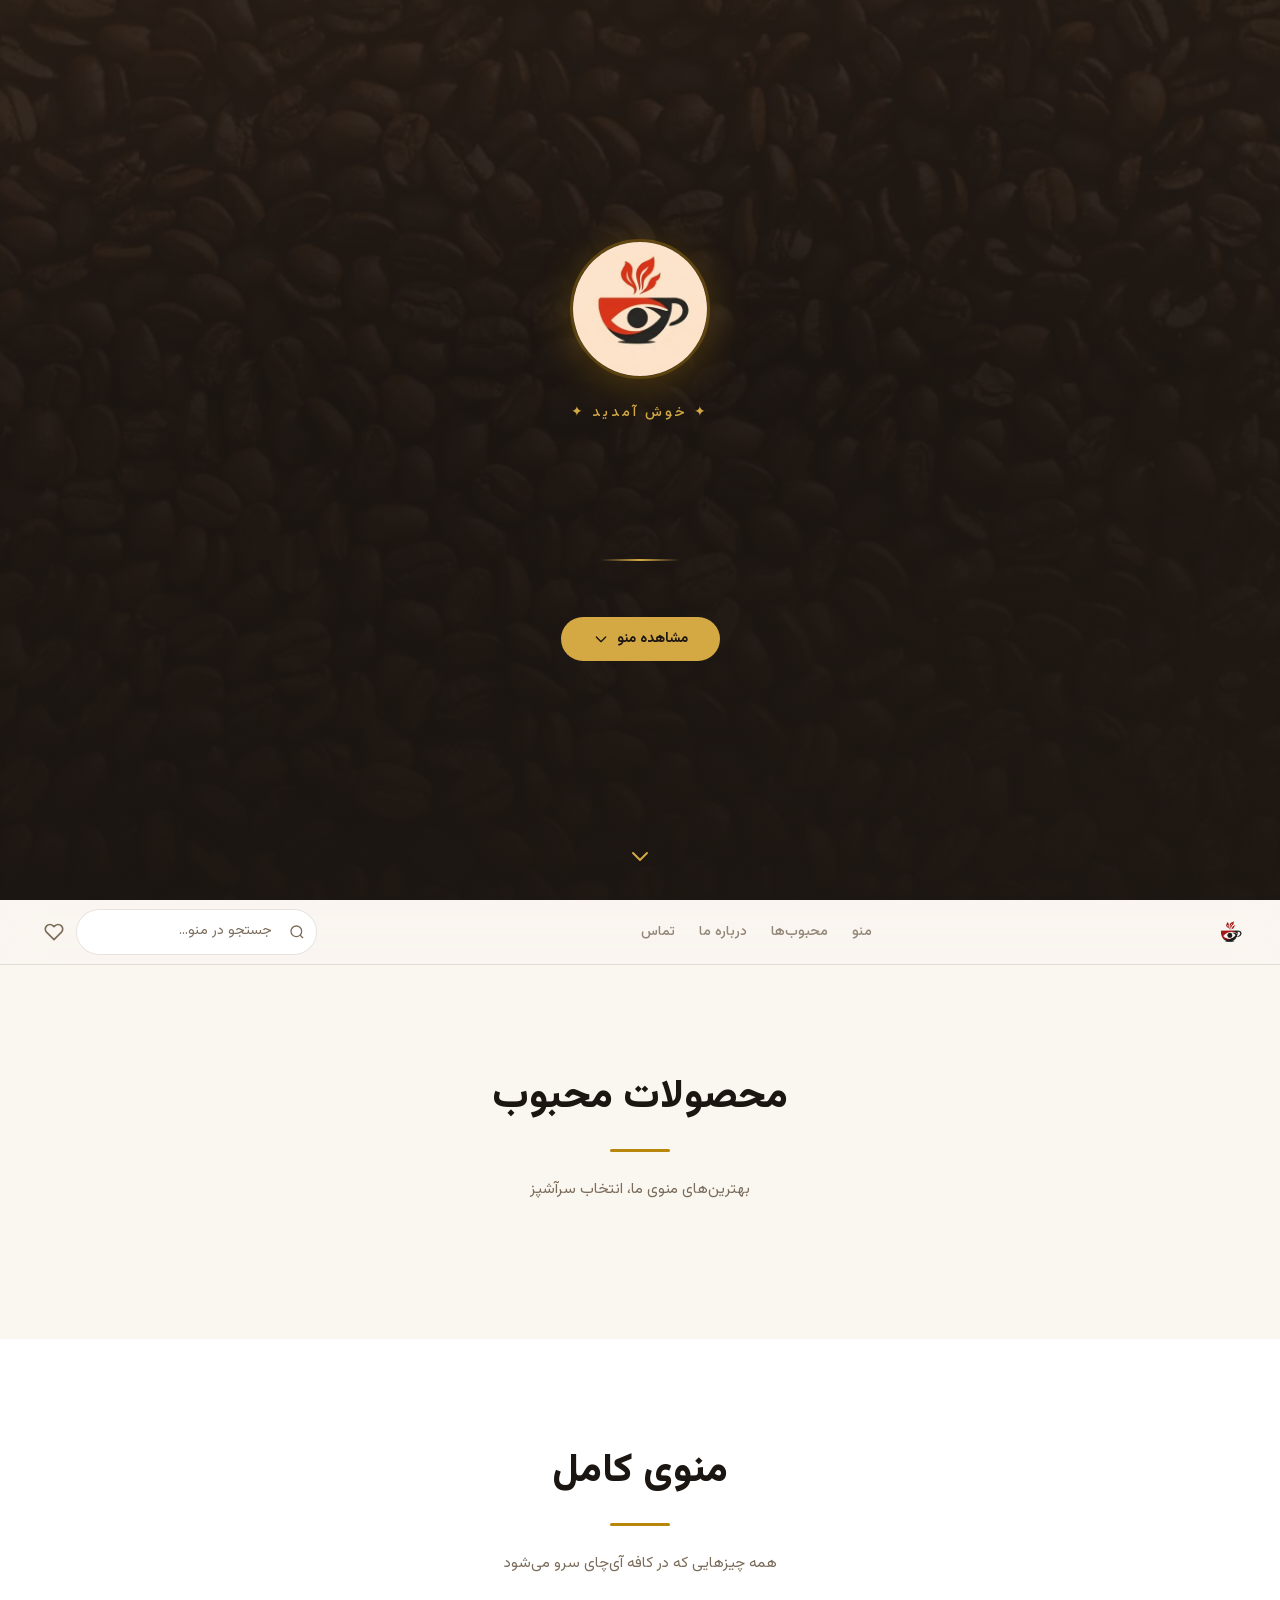
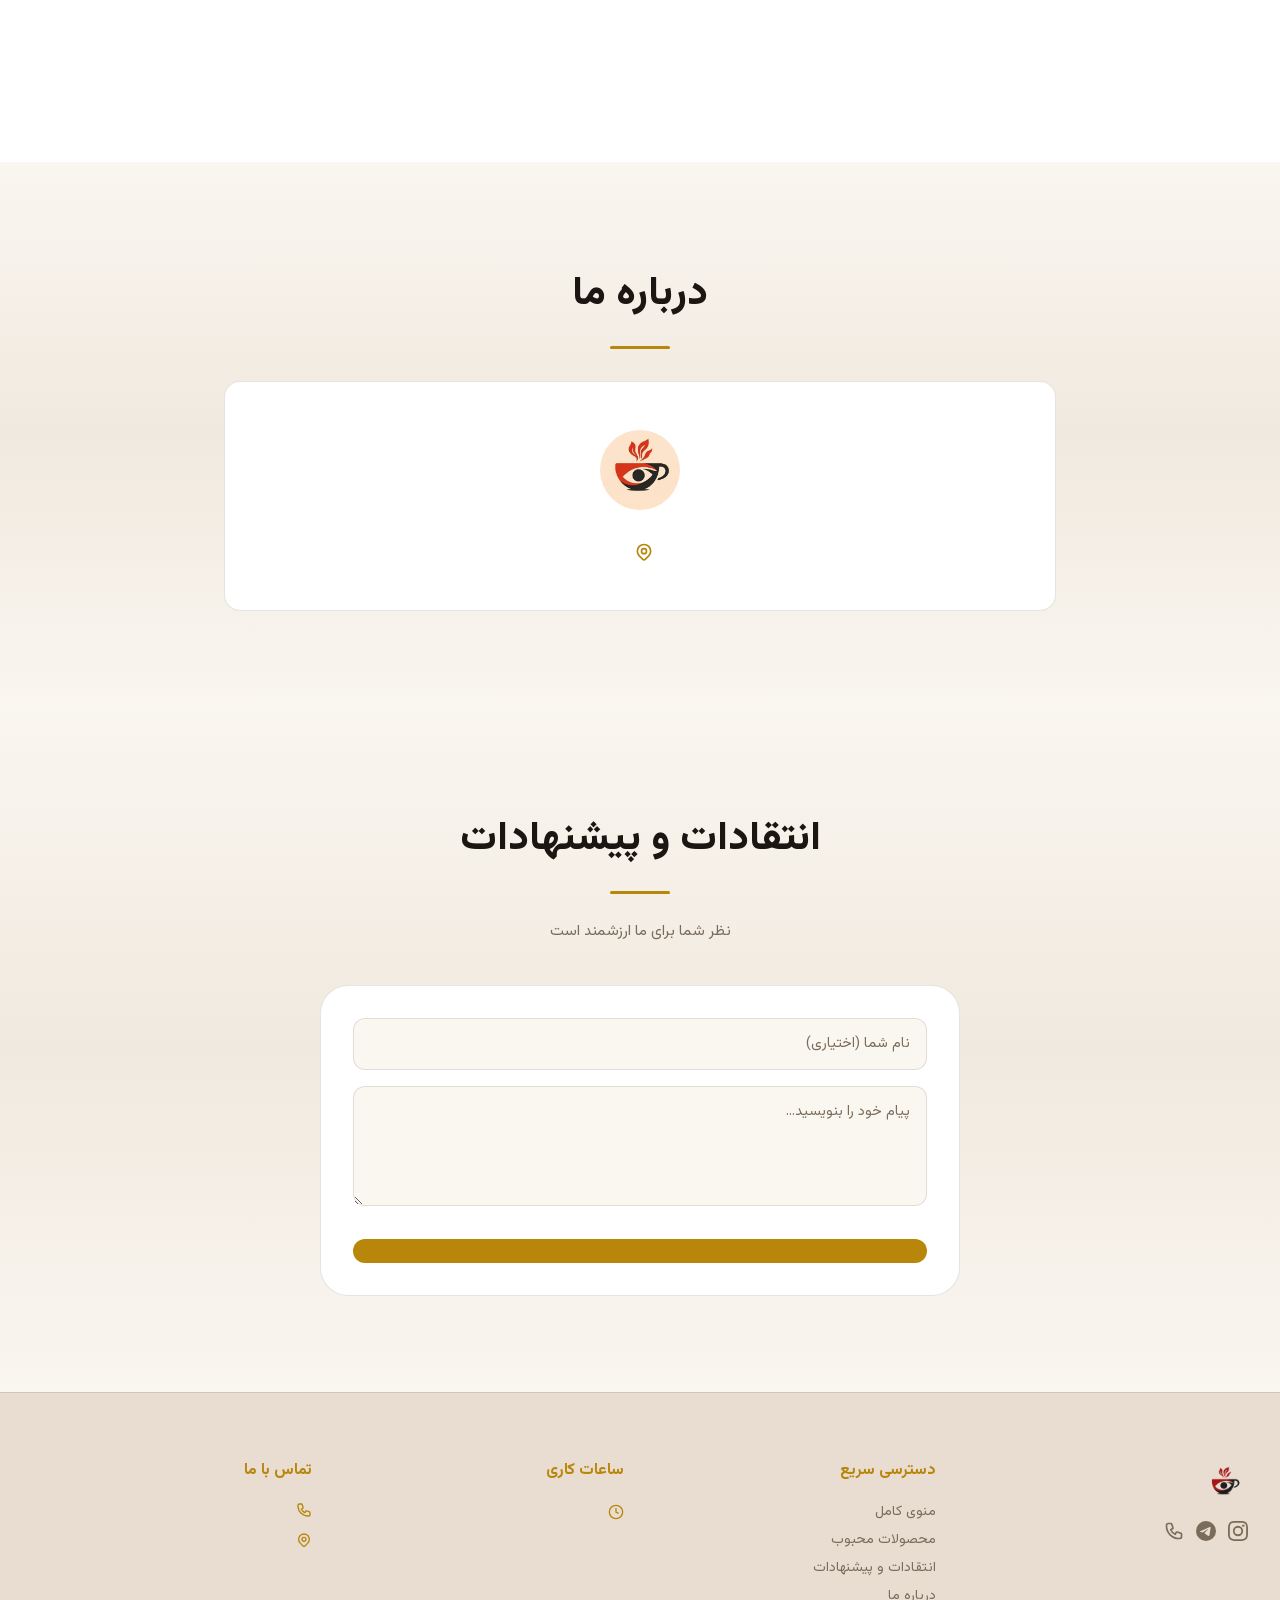
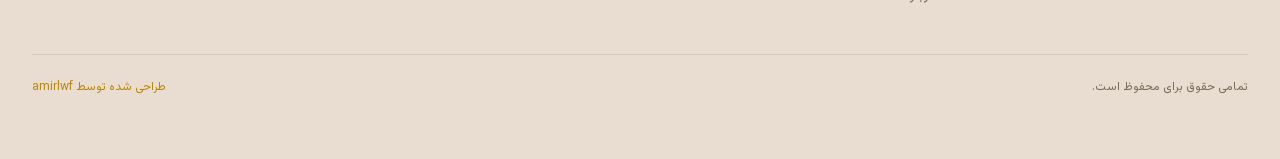
==== commit 6cfe83c6: "پرفورمنس فاز۳: متن hero فوری (کش‌اول+fetch موازی)، حذف ۶۰۰ms، fade-in امن، فونت ۵ وزن، defer" ====
--- a/index.html
+++ b/index.html
@@ -6,18 +6,18 @@
 <title>کافه آی‌چای — منوی دیجیتال</title>
 <meta name="description" content="منوی دیجیتال کافه آی‌چای — تجربه‌ای ناب از طعم و آرامش">
 <link rel="icon" type="image/webp" href="img/logo-128.webp">
-<style>@font-face{font-family:'Vazirmatn';src:url('fonts/subset/Vazirmatn-Light-sub.woff2') format('woff2');font-weight:300;font-style:normal;font-display:swap;}
+<style>
 @font-face{font-family:'Vazirmatn';src:url('fonts/subset/Vazirmatn-Regular-sub.woff2') format('woff2');font-weight:400;font-style:normal;font-display:swap;}
 @font-face{font-family:'Vazirmatn';src:url('fonts/subset/Vazirmatn-Medium-sub.woff2') format('woff2');font-weight:500;font-style:normal;font-display:swap;}
 @font-face{font-family:'Vazirmatn';src:url('fonts/subset/Vazirmatn-Bold-sub.woff2') format('woff2');font-weight:700;font-style:normal;font-display:swap;}
 @font-face{font-family:'Vazirmatn';src:url('fonts/subset/Vazirmatn-ExtraBold-sub.woff2') format('woff2');font-weight:800;font-style:normal;font-display:swap;}
 @font-face{font-family:'Vazirmatn';src:url('fonts/subset/Vazirmatn-Black-sub.woff2') format('woff2');font-weight:900;font-style:normal;font-display:swap;}
 </style>
-<style>*,::before,::after{--tw-border-spacing-x:0;--tw-border-spacing-y:0;--tw-translate-x:0;--tw-translate-y:0;--tw-rotate:0;--tw-skew-x:0;--tw-skew-y:0;--tw-scale-x:1;--tw-scale-y:1;--tw-pan-x:;--tw-pan-y:;--tw-pinch-zoom:;--tw-scroll-snap-strictness:proximity;--tw-gradient-from-position:;--tw-gradient-via-position:;--tw-gradient-to-position:;--tw-ordinal:;--tw-slashed-zero:;--tw-numeric-figure:;--tw-numeric-spacing:;--tw-numeric-fraction:;--tw-ring-inset:;--tw-ring-offset-width:0px;--tw-ring-offset-color:#fff;--tw-ring-color:rgb(59 130 246 / 0.5);--tw-ring-offset-shadow:0 0 #0000;--tw-ring-shadow:0 0 #0000;--tw-shadow:0 0 #0000;--tw-shadow-colored:0 0 #0000;--tw-blur:;--tw-brightness:;--tw-contrast:;--tw-grayscale:;--tw-hue-rotate:;--tw-invert:;--tw-saturate:;--tw-sepia:;--tw-drop-shadow:;--tw-backdrop-blur:;--tw-backdrop-brightness:;--tw-backdrop-contrast:;--tw-backdrop-grayscale:;--tw-backdrop-hue-rotate:;--tw-backdrop-invert:;--tw-backdrop-opacity:;--tw-backdrop-saturate:;--tw-backdrop-sepia:;--tw-contain-size:;--tw-contain-layout:;--tw-contain-paint:;--tw-contain-style:;}::backdrop{--tw-border-spacing-x:0;--tw-border-spacing-y:0;--tw-translate-x:0;--tw-translate-y:0;--tw-rotate:0;--tw-skew-x:0;--tw-skew-y:0;--tw-scale-x:1;--tw-scale-y:1;--tw-pan-x:;--tw-pan-y:;--tw-pinch-zoom:;--tw-scroll-snap-strictness:proximity;--tw-gradient-from-position:;--tw-gradient-via-position:;--tw-gradient-to-position:;--tw-ordinal:;--tw-slashed-zero:;--tw-numeric-figure:;--tw-numeric-spacing:;--tw-numeric-fraction:;--tw-ring-inset:;--tw-ring-offset-width:0px;--tw-ring-offset-color:#fff;--tw-ring-color:rgb(59 130 246 / 0.5);--tw-ring-offset-shadow:0 0 #0000;--tw-ring-shadow:0 0 #0000;--tw-shadow:0 0 #0000;--tw-shadow-colored:0 0 #0000;--tw-blur:;--tw-brightness:;--tw-contrast:;--tw-grayscale:;--tw-hue-rotate:;--tw-invert:;--tw-saturate:;--tw-sepia:;--tw-drop-shadow:;--tw-backdrop-blur:;--tw-backdrop-brightness:;--tw-backdrop-contrast:;--tw-backdrop-grayscale:;--tw-backdrop-hue-rotate:;--tw-backdrop-invert:;--tw-backdrop-opacity:;--tw-backdrop-saturate:;--tw-backdrop-sepia:;--tw-contain-size:;--tw-contain-layout:;--tw-contain-paint:;--tw-contain-style:;}*,::before,::after{box-sizing:border-box;border-width:0;border-style:solid;border-color:#e5e7eb;}::before,::after{--tw-content:'';}html,:host{line-height:1.5;-webkit-text-size-adjust:100%;-moz-tab-size:4;-o-tab-size:4;tab-size:4;font-family:ui-sans-serif,system-ui,sans-serif,"Apple Color Emoji","Segoe UI Emoji","Segoe UI Symbol","Noto Color Emoji";font-feature-settings:normal;font-variation-settings:normal;-webkit-tap-highlight-color:transparent;}body{margin:0;line-height:inherit;}hr{height:0;color:inherit;border-top-width:1px;}abbr:where([title]){-webkit-text-decoration:underline dotted;text-decoration:underline dotted;}h1,h2,h3,h4,h5,h6{font-size:inherit;font-weight:inherit;}a{color:inherit;text-decoration:inherit;}b,strong{font-weight:bolder;}code,kbd,samp,pre{font-family:ui-monospace,SFMono-Regular,Menlo,Monaco,Consolas,"Liberation Mono","Courier New",monospace;font-feature-settings:normal;font-variation-settings:normal;font-size:1em;}small{font-size:80%;}sub,sup{font-size:75%;line-height:0;position:relative;vertical-align:baseline;}sub{bottom:-0.25em;}sup{top:-0.5em;}table{text-indent:0;border-color:inherit;border-collapse:collapse;}button,input,optgroup,select,textarea{font-family:inherit;font-feature-settings:inherit;font-variation-settings:inherit;font-size:100%;font-weight:inherit;line-height:inherit;letter-spacing:inherit;color:inherit;margin:0;padding:0;}button,select{text-transform:none;}button,input:where([type='button']),input:where([type='reset']),input:where([type='submit']){-webkit-appearance:button;background-color:transparent;background-image:none;}:-moz-focusring{outline:auto;}:-moz-ui-invalid{box-shadow:none;}progress{vertical-align:baseline;}::-webkit-inner-spin-button,::-webkit-outer-spin-button{height:auto;}[type='search']{-webkit-appearance:textfield;outline-offset:-2px;}::-webkit-search-decoration{-webkit-appearance:none;}::-webkit-file-upload-button{-webkit-appearance:button;font:inherit;}summary{display:list-item;}blockquote,dl,dd,h1,h2,h3,h4,h5,h6,hr,figure,p,pre{margin:0;}fieldset{margin:0;padding:0;}legend{padding:0;}ol,ul,menu{list-style:none;margin:0;padding:0;}dialog{padding:0;}textarea{resize:vertical;}input::-moz-placeholder,textarea::-moz-placeholder{opacity:1;color:#9ca3af;}input::placeholder,textarea::placeholder{opacity:1;color:#9ca3af;}button,[role="button"]{cursor:pointer;}:disabled{cursor:default;}img,svg,video,canvas,audio,iframe,embed,object{display:block;vertical-align:middle;}img,video{max-width:100%;height:auto;}[hidden]:where(:not([hidden="until-found"])){display:none;}.pointer-events-none{pointer-events:none;}.fixed{position:fixed;}.absolute{position:absolute;}.relative{position:relative;}.inset-0{inset:0px;}.-left-2{left:-0.5rem;}.-top-2{top:-0.5rem;}.right-3{right:0.75rem;}.top-1\/2{top:50%;}.z-\[150\]{z-index:150;}.mx-auto{margin-left:auto;margin-right:auto;}.mb-1{margin-bottom:0.25rem;}.mb-12{margin-bottom:3rem;}.mb-2{margin-bottom:0.5rem;}.mb-3{margin-bottom:0.75rem;}.mb-4{margin-bottom:1rem;}.mb-6{margin-bottom:1.5rem;}.mb-8{margin-bottom:2rem;}.me-1{margin-inline-end:0.25rem;}.mt-0\.5{margin-top:0.125rem;}.mt-1{margin-top:0.25rem;}.mt-2{margin-top:0.5rem;}.mt-3{margin-top:0.75rem;}.mt-4{margin-top:1rem;}.mt-6{margin-top:1.5rem;}.mt-8{margin-top:2rem;}.block{display:block;}.flex{display:flex;}.inline-flex{display:inline-flex;}.table{display:table;}.grid{display:grid;}.hidden{display:none;}.h-16{height:4rem;}.h-3{height:0.75rem;}.h-4{height:1rem;}.h-5{height:1.25rem;}.h-6{height:1.5rem;}.h-8{height:2rem;}.w-1\/2{width:50%;}.w-16{width:4rem;}.w-2\/3{width:66.666667%;}.w-4{width:1rem;}.w-5{width:1.25rem;}.w-6{width:1.5rem;}.w-8{width:2rem;}.w-full{width:100%;}.max-w-4xl{max-width:56rem;}.max-w-7xl{max-width:80rem;}.max-w-\[200px\]{max-width:200px;}.flex-1{flex:1 1 0%;}.flex-shrink-0{flex-shrink:0;}.-translate-x-full{--tw-translate-x:-100%;transform:translate(var(--tw-translate-x),var(--tw-translate-y)) rotate(var(--tw-rotate)) skewX(var(--tw-skew-x)) skewY(var(--tw-skew-y)) scaleX(var(--tw-scale-x)) scaleY(var(--tw-scale-y));}.-translate-y-1\/2{--tw-translate-y:-50%;transform:translate(var(--tw-translate-x),var(--tw-translate-y)) rotate(var(--tw-rotate)) skewX(var(--tw-skew-x)) skewY(var(--tw-skew-y)) scaleX(var(--tw-scale-x)) scaleY(var(--tw-scale-y));}.-translate-y-2{--tw-translate-y:-0.5rem;transform:translate(var(--tw-translate-x),var(--tw-translate-y)) rotate(var(--tw-rotate)) skewX(var(--tw-skew-x)) skewY(var(--tw-skew-y)) scaleX(var(--tw-scale-x)) scaleY(var(--tw-scale-y));}.translate-x-0{--tw-translate-x:0px;transform:translate(var(--tw-translate-x),var(--tw-translate-y)) rotate(var(--tw-rotate)) skewX(var(--tw-skew-x)) skewY(var(--tw-skew-y)) scaleX(var(--tw-scale-x)) scaleY(var(--tw-scale-y));}.translate-y-0{--tw-translate-y:0px;transform:translate(var(--tw-translate-x),var(--tw-translate-y)) rotate(var(--tw-rotate)) skewX(var(--tw-skew-x)) skewY(var(--tw-skew-y)) scaleX(var(--tw-scale-x)) scaleY(var(--tw-scale-y));}.translate-y-4{--tw-translate-y:1rem;transform:translate(var(--tw-translate-x),var(--tw-translate-y)) rotate(var(--tw-rotate)) skewX(var(--tw-skew-x)) skewY(var(--tw-skew-y)) scaleX(var(--tw-scale-x)) scaleY(var(--tw-scale-y));}.cursor-pointer{cursor:pointer;}.grid-cols-1{grid-template-columns:repeat(1,minmax(0,1fr));}.grid-cols-2{grid-template-columns:repeat(2,minmax(0,1fr));}.flex-col{flex-direction:column;}.items-start{align-items:flex-start;}.items-center{align-items:center;}.justify-center{justify-content:center;}.justify-between{justify-content:space-between;}.gap-1{gap:0.25rem;}.gap-2{gap:0.5rem;}.gap-3{gap:0.75rem;}.gap-4{gap:1rem;}.gap-6{gap:1.5rem;}.gap-8{gap:2rem;}.space-y-2>:not([hidden]) ~:not([hidden]){--tw-space-y-reverse:0;margin-top:calc(0.5rem * calc(1 - var(--tw-space-y-reverse)));margin-bottom:calc(0.5rem * var(--tw-space-y-reverse));}.space-y-3>:not([hidden]) ~:not([hidden]){--tw-space-y-reverse:0;margin-top:calc(0.75rem * calc(1 - var(--tw-space-y-reverse)));margin-bottom:calc(0.75rem * var(--tw-space-y-reverse));}.overflow-x-auto{overflow-x:auto;}.truncate{overflow:hidden;text-overflow:ellipsis;white-space:nowrap;}.whitespace-nowrap{white-space:nowrap;}.rounded{border-radius:0.25rem;}.rounded-2xl{border-radius:1rem;}.rounded-full{border-radius:9999px;}.border-t{border-top-width:1px;}.bg-black\/30{background-color:rgb(0 0 0 / 0.3);}.bg-red-500{--tw-bg-opacity:1;background-color:rgb(239 68 68 / var(--tw-bg-opacity,1));}.p-4{padding:1rem;}.p-8{padding:2rem;}.px-4{padding-left:1rem;padding-right:1rem;}.px-6{padding-left:1.5rem;padding-right:1.5rem;}.px-8{padding-left:2rem;padding-right:2rem;}.py-12{padding-top:3rem;padding-bottom:3rem;}.py-16{padding-top:4rem;padding-bottom:4rem;}.py-2{padding-top:0.5rem;padding-bottom:0.5rem;}.py-3{padding-top:0.75rem;padding-bottom:0.75rem;}.pb-4{padding-bottom:1rem;}.pt-3{padding-top:0.75rem;}.pt-6{padding-top:1.5rem;}.text-center{text-align:center;}.text-right{text-align:right;}.font-cafe{font-family:Vazirmatn,Tahoma,sans-serif;}.font-fa{font-family:Vazirmatn,Tahoma,sans-serif;}.text-2xl{font-size:1.5rem;line-height:2rem;}.text-lg{font-size:1.125rem;line-height:1.75rem;}.text-sm{font-size:0.875rem;line-height:1.25rem;}.text-xl{font-size:1.25rem;line-height:1.75rem;}.text-xs{font-size:0.75rem;line-height:1rem;}.font-black{font-weight:900;}.font-bold{font-weight:700;}.font-light{font-weight:300;}.font-medium{font-weight:500;}.leading-relaxed{line-height:1.625;}.tracking-tight{letter-spacing:-0.025em;}.tracking-widest{letter-spacing:0.1em;}.text-white{--tw-text-opacity:1;color:rgb(255 255 255 / var(--tw-text-opacity,1));}.opacity-0{opacity:0;}.opacity-100{opacity:1;}.filter{filter:var(--tw-blur) var(--tw-brightness) var(--tw-contrast) var(--tw-grayscale) var(--tw-hue-rotate) var(--tw-invert) var(--tw-saturate) var(--tw-sepia) var(--tw-drop-shadow);}.transition{transition-property:color,background-color,border-color,text-decoration-color,fill,stroke,opacity,box-shadow,transform,filter,-webkit-backdrop-filter;transition-property:color,background-color,border-color,text-decoration-color,fill,stroke,opacity,box-shadow,transform,filter,backdrop-filter;transition-property:color,background-color,border-color,text-decoration-color,fill,stroke,opacity,box-shadow,transform,filter,backdrop-filter,-webkit-backdrop-filter;transition-timing-function:cubic-bezier(0.4,0,0.2,1);transition-duration:150ms;}.transition-all{transition-property:all;transition-timing-function:cubic-bezier(0.4,0,0.2,1);transition-duration:150ms;}.transition-opacity{transition-property:opacity;transition-timing-function:cubic-bezier(0.4,0,0.2,1);transition-duration:150ms;}.duration-150{transition-duration:150ms;}.duration-200{transition-duration:200ms;}.duration-300{transition-duration:300ms;}.ease-in{transition-timing-function:cubic-bezier(0.4,0,1,1);}.ease-out{transition-timing-function:cubic-bezier(0,0,0.2,1);}.hover\:opacity-100:hover{opacity:1;}.hover\:shadow-lg:hover{--tw-shadow:0 10px 15px -3px rgb(0 0 0 / 0.1),0 4px 6px -4px rgb(0 0 0 / 0.1);--tw-shadow-colored:0 10px 15px -3px var(--tw-shadow-color),0 4px 6px -4px var(--tw-shadow-color);box-shadow:var(--tw-ring-offset-shadow,0 0 #0000),var(--tw-ring-shadow,0 0 #0000),var(--tw-shadow);}@media (min-width:640px){.sm\:block{display:block;}.sm\:grid-cols-2{grid-template-columns:repeat(2,minmax(0,1fr));}.sm\:flex-row{flex-direction:row;}.sm\:p-12{padding:3rem;}.sm\:px-6{padding-left:1.5rem;padding-right:1.5rem;}.sm\:py-16{padding-top:4rem;padding-bottom:4rem;}.sm\:py-24{padding-top:6rem;padding-bottom:6rem;}.sm\:text-xl{font-size:1.25rem;line-height:1.75rem;}}@media (min-width:768px){.md\:flex{display:flex;}.md\:hidden{display:none;}}@media (min-width:1024px){.lg\:grid-cols-3{grid-template-columns:repeat(3,minmax(0,1fr));}.lg\:grid-cols-4{grid-template-columns:repeat(4,minmax(0,1fr));}.lg\:px-8{padding-left:2rem;padding-right:2rem;}}</style>
-<style>:root{--cafe-black:#1c1612;--cafe-darker:#2a2018;--cafe-dark:#faf6f0;--cafe-brown:#e8ddd0;--cafe-brown-light:#d4c4b0;--cafe-gold:#b8860b;--cafe-gold-light:#d4a843;--cafe-gold-glow:rgba(184,134,11,0.12);--cafe-yellow:#e8c547;--cafe-cream:#f0e9df;--cafe-white:#faf6f0;--cafe-text:#3d2e1f;--cafe-text-muted:#7a6b5a;--cafe-border:rgba(45,33,23,0.12);--cafe-bg:#faf6f0;--cafe-card-bg:#ffffff;--cafe-footer-bg:#e8ddd0;--cafe-navbar-bg:rgba(250,246,240,0.9);--font-fa:"Vazirmatn","Tahoma",sans-serif;--radius-sm:8px;--radius-md:12px;--radius-lg:20px;--radius-xl:28px;--shadow-card:0 2px 16px rgba(45,33,23,0.08);--shadow-card-hover:0 8px 32px rgba(45,33,23,0.15),0 0 16px var(--cafe-gold-glow);--transition-fast:0.2s cubic-bezier(0.4,0,0.2,1);--transition-smooth:0.4s cubic-bezier(0.4,0,0.2,1);--transition-spring:0.5s cubic-bezier(0.34,1.56,0.64,1);}.dark-mode{--cafe-black:#f0ebe2;--cafe-darker:#1a1410;--cafe-dark:#241c14;--cafe-brown:#2d2318;--cafe-brown-light:#3d3025;--cafe-text:#f0ebe2;--cafe-text-muted:#a89880;--cafe-border:rgba(184,134,11,0.15);--cafe-bg:#1a1410;--cafe-card-bg:#241c14;--cafe-footer-bg:#1a1410;--cafe-navbar-bg:rgba(26,20,16,0.92);--shadow-card:0 2px 16px rgba(0,0,0,0.25);--shadow-card-hover:0 8px 32px rgba(0,0,0,0.35),0 0 16px var(--cafe-gold-glow);}.dark-mode .section-title{color:var(--cafe-black);}.dark-mode .about-section{background:linear-gradient(180deg,var(--cafe-bg) 0%,#1e1812 50%,var(--cafe-bg) 100%);}.dark-mode .site-footer{border-top-color:rgba(184,134,11,0.12);}.dark-mode .menu-card:hover{border-color:rgba(184,134,11,0.3);}.dark-mode .navbar.scrolled{box-shadow:0 2px 20px rgba(0,0,0,0.3);}*,*::before,*::after{box-sizing:border-box;margin:0;padding:0;}html{scroll-behavior:smooth;-webkit-text-size-adjust:100%;}body{font-family:var(--font-fa);background-color:var(--cafe-bg);color:var(--cafe-text);line-height:1.8;direction:rtl;overflow-x:hidden;-webkit-font-smoothing:antialiased;-moz-osx-font-smoothing:grayscale;}::selection{background:var(--cafe-gold);color:#fff;}::-webkit-scrollbar{width:8px;}::-webkit-scrollbar-track{background:var(--cafe-bg);}::-webkit-scrollbar-thumb{background:var(--cafe-brown-light);border-radius:4px;}::-webkit-scrollbar-thumb:hover{background:var(--cafe-gold);}.hero{position:relative;min-height:100vh;display:flex;align-items:center;justify-content:center;text-align:center;overflow:hidden;background:linear-gradient(135deg,#2a2018 0%,#1c1612 50%,#3d2e1f 100%);}.hero-bg{position:absolute;inset:0;background:url("https://images.unsplash.com/photo-1447933601403-0c6688de566e?w=1600&q=80") center/cover no-repeat;transform:scale(1.05);transition:transform 8s ease-out;opacity:0.3;}.hero:hover .hero-bg{transform:scale(1);}.hero-overlay{position:absolute;inset:0;background:linear-gradient( 180deg,rgba(42,32,24,0.6) 0%,rgba(28,22,18,0.8) 40%,rgba(28,22,18,0.95) 100% );}.hero-content{position:relative;z-index:2;padding:2rem;max-width:700px;}.hero-logo{width:140px;height:140px;margin:0 auto 1.5rem;border-radius:50%;object-fit:cover;box-shadow:0 8px 40px rgba(184,134,11,0.3);border:3px solid rgba(184,134,11,0.4);}.hero-title{font-size:clamp(2.5rem,8vw,5rem);font-weight:900;color:#faf6f0;letter-spacing:-0.02em;line-height:1.2;margin-bottom:0.5rem;}.hero-title .gold{color:var(--cafe-gold-light);display:inline-block;}.hero-tagline{font-size:clamp(1rem,3vw,1.4rem);color:rgba(250,246,240,0.7);font-weight:300;margin-bottom:2rem;letter-spacing:0.05em;}.hero-divider{width:80px;height:2px;background:linear-gradient(90deg,transparent,var(--cafe-gold-light),transparent);margin:1.5rem auto;}.scroll-indicator{position:absolute;bottom:2rem;left:50%;transform:translateX(-50%);z-index:2;animation:scrollBounce 2s ease-in-out infinite;}@keyframes scrollBounce{0%,100%{transform:translateX(-50%) translateY(0);opacity:0.6;}50%{transform:translateX(-50%) translateY(8px);opacity:1;}}.navbar{position:sticky;top:0;z-index:100;backdrop-filter:blur(20px) saturate(1.5);-webkit-backdrop-filter:blur(20px) saturate(1.5);background:var(--cafe-navbar-bg);border-bottom:1px solid var(--cafe-border);transition:var(--transition-fast);}.navbar.scrolled{box-shadow:0 2px 20px rgba(45,33,23,0.1);}.navbar-logo{height:36px;width:auto;margin-left:0.5rem;vertical-align:middle;}.section-title{font-size:clamp(1.5rem,4vw,2.5rem);font-weight:800;color:var(--cafe-black);text-align:center;margin-bottom:0.5rem;}.section-subtitle{text-align:center;color:var(--cafe-text-muted);font-size:0.95rem;margin-bottom:2.5rem;}.gold-line{width:60px;height:3px;background:var(--cafe-gold);border-radius:2px;margin:1rem auto 1.5rem;}.chip-container{display:flex;gap:0.5rem;overflow-x:scroll;-webkit-overflow-scrolling:touch;padding:0.5rem 0;scrollbar-width:none;-ms-overflow-style:none;flex-wrap:nowrap;}.chip-container::-webkit-scrollbar{display:none;}.chip{flex-shrink:0;padding:0.5rem 1.25rem;border-radius:100px;border:1px solid var(--cafe-border);background:var(--cafe-card-bg);color:var(--cafe-text-muted);font-size:0.875rem;font-weight:500;cursor:pointer;transition:var(--transition-fast);white-space:nowrap;user-select:none;}.chip:hover{border-color:var(--cafe-gold);color:var(--cafe-gold);background:rgba(184,134,11,0.06);}.chip.active{background:var(--cafe-gold);color:#fff;border-color:var(--cafe-gold);font-weight:700;box-shadow:0 2px 12px var(--cafe-gold-glow);}.menu-grid{display:grid;grid-template-columns:1fr;gap:1.5rem;}@media (min-width:640px){.menu-grid{grid-template-columns:repeat(2,1fr);}}@media (min-width:1024px){.menu-grid{grid-template-columns:repeat(3,1fr);}}@media (min-width:1280px){.menu-grid{grid-template-columns:repeat(4,1fr);}}.menu-card{background:var(--cafe-card-bg);border:1px solid var(--cafe-border);border-radius:var(--radius-lg);overflow:hidden;transition:var(--transition-smooth);position:relative;}.menu-card:hover{transform:translateY(-4px);border-color:rgba(184,134,11,0.25);box-shadow:var(--shadow-card-hover);}.card-image-wrapper{position:relative;aspect-ratio:4 / 3;overflow:hidden;background:var(--cafe-brown);}.card-image{width:100%;height:100%;object-fit:cover;transition:transform 0.6s ease;}.menu-card:hover .card-image{transform:scale(1.06);}.card-body{padding:1rem 1.25rem 1.25rem;}.card-name{font-size:1.05rem;font-weight:700;color:var(--cafe-black);margin-bottom:0.35rem;}.card-desc{font-size:0.8rem;color:var(--cafe-text-muted);line-height:1.7;margin-bottom:0.75rem;display:-webkit-box;-webkit-line-clamp:2;-webkit-box-orient:vertical;overflow:hidden;}.card-footer{display:flex;align-items:center;justify-content:space-between;}.card-price{font-size:1rem;font-weight:800;color:var(--cafe-gold);}.card-price .unit{font-size:0.7rem;font-weight:400;color:var(--cafe-text-muted);margin-right:0.25rem;}.fav-btn{width:36px;height:36px;border-radius:50%;border:1px solid var(--cafe-border);background:var(--cafe-card-bg);color:var(--cafe-text-muted);cursor:pointer;display:flex;align-items:center;justify-content:center;transition:var(--transition-fast);flex-shrink:0;}.fav-btn:hover{border-color:#e74c5a;color:#e74c5a;background:rgba(231,76,90,0.06);}.fav-btn.active{border-color:#e74c5a;color:#e74c5a;background:rgba(231,76,90,0.1);}.fav-btn.active svg{fill:#e74c5a;}@keyframes favPop{0%{transform:scale(1);}50%{transform:scale(1.3);}100%{transform:scale(1);}}.fav-btn.pop{animation:favPop 0.3s ease;}.badge-featured{position:absolute;top:0.75rem;right:0.75rem;background:var(--cafe-gold);color:#fff;font-size:0.65rem;font-weight:800;padding:0.25rem 0.65rem;border-radius:100px;z-index:2;letter-spacing:0.05em;}.skeleton{position:relative;overflow:hidden;background:var(--cafe-brown);border-radius:var(--radius-md);}.skeleton::after{content:"";position:absolute;inset:0;background:linear-gradient( 90deg,transparent 0%,rgba(255,255,255,0.4) 50%,transparent 100% );animation:shimmer 1.5s infinite;}@keyframes shimmer{0%{transform:translateX(100%);}100%{transform:translateX(-100%);}}.empty-state{text-align:center;padding:4rem 2rem;color:var(--cafe-text-muted);}.empty-state svg{opacity:0.3;margin-bottom:1rem;}.about-section{background:linear-gradient(180deg,var(--cafe-bg) 0%,#f0e9df 50%,var(--cafe-bg) 100%);}.site-footer{background:var(--cafe-footer-bg);border-top:1px solid var(--cafe-border);color:var(--cafe-text-muted);}.site-footer h3,.site-footer h4{color:var(--cafe-gold);}.footer-link{color:var(--cafe-text-muted);transition:var(--transition-fast);text-decoration:none;}.footer-link:hover{color:var(--cafe-gold);}.footer-logo{height:48px;width:auto;margin-bottom:0.75rem;}.fade-in{opacity:0;transform:translateY(30px);transition:opacity 0.6s ease,transform 0.6s ease;}.fade-in.visible{opacity:1;transform:translateY(0);}.stagger-children .fade-in:nth-child(1){transition-delay:0.05s;}.stagger-children .fade-in:nth-child(2){transition-delay:0.1s;}.stagger-children .fade-in:nth-child(3){transition-delay:0.15s;}.stagger-children .fade-in:nth-child(4){transition-delay:0.2s;}.stagger-children .fade-in:nth-child(5){transition-delay:0.25s;}.stagger-children .fade-in:nth-child(6){transition-delay:0.3s;}.stagger-children .fade-in:nth-child(7){transition-delay:0.35s;}.stagger-children .fade-in:nth-child(8){transition-delay:0.4s;}.search-input{background:var(--cafe-card-bg);border:1px solid var(--cafe-border);border-radius:100px;padding:0.6rem 2.75rem 0.6rem 1rem;color:var(--cafe-text);font-family:var(--font-fa);font-size:0.875rem;width:100%;max-width:320px;transition:var(--transition-fast);outline:none;}.search-input::placeholder{color:var(--cafe-text-muted);}.search-input:focus{border-color:var(--cafe-gold);box-shadow:0 0 0 3px var(--cafe-gold-glow);}[x-cloak]{display:none !important;}.menu-grid>*{transition:opacity 0.3s ease,transform 0.3s ease;}.fav-panel-overlay{position:fixed;inset:0;background:rgba(0,0,0,0.4);backdrop-filter:blur(4px);-webkit-backdrop-filter:blur(4px);z-index:500;}.fav-panel{position:fixed;top:0;left:0;width:100%;max-width:420px;height:100vh;background:var(--cafe-card-bg);z-index:501;display:flex;flex-direction:column;box-shadow:4px 0 24px rgba(0,0,0,0.15);}.fav-panel-header{display:flex;align-items:center;justify-content:space-between;padding:1.25rem 1.5rem;border-bottom:1px solid var(--cafe-border);flex-shrink:0;}.fav-panel-header h3{font-size:1.1rem;font-weight:800;color:var(--cafe-black);}.fav-panel-close{width:36px;height:36px;border-radius:10px;border:1px solid var(--cafe-border);background:transparent;color:var(--cafe-text-muted);cursor:pointer;display:flex;align-items:center;justify-content:center;transition:var(--transition-fast);font-size:1.1rem;}.fav-panel-close:hover{border-color:#e74c5a;color:#e74c5a;}.fav-panel-body{flex:1;overflow-y:auto;padding:1rem 1.5rem;}.fav-panel-item{display:flex;align-items:center;gap:0.75rem;padding:0.75rem 0;border-bottom:1px solid var(--cafe-border);}.fav-panel-item:last-child{border-bottom:none;}.fav-panel-item-img{width:60px;height:60px;border-radius:12px;object-fit:cover;flex-shrink:0;background:var(--cafe-brown);}.fav-panel-item-info{flex:1;min-width:0;}.fav-panel-item-name{font-size:0.9rem;font-weight:700;color:var(--cafe-black);margin-bottom:0.2rem;white-space:nowrap;overflow:hidden;text-overflow:ellipsis;}.fav-panel-item-price{font-size:0.8rem;font-weight:800;color:var(--cafe-gold);}.fav-panel-item-remove{width:32px;height:32px;border-radius:50%;border:1px solid var(--cafe-border);background:transparent;color:var(--cafe-text-muted);cursor:pointer;display:flex;align-items:center;justify-content:center;transition:var(--transition-fast);flex-shrink:0;}.fav-panel-item-remove:hover{border-color:#e74c5a;color:#e74c5a;background:rgba(231,76,90,0.06);}.fav-panel-empty{display:flex;flex-direction:column;align-items:center;justify-content:center;padding:4rem 2rem;text-align:center;color:var(--cafe-text-muted);}.fav-panel-empty svg{opacity:0.25;margin-bottom:1rem;}.fav-panel-empty h4{font-size:1rem;font-weight:700;color:var(--cafe-black);margin-bottom:0.5rem;}.fav-panel-empty p{font-size:0.85rem;}.feedback-section{background:linear-gradient(180deg,var(--cafe-bg) 0%,#f0e9df 50%,var(--cafe-bg) 100%);}.feedback-form{background:var(--cafe-card-bg);border:1px solid var(--cafe-border);border-radius:var(--radius-xl);padding:2rem;max-width:640px;margin:0 auto;}.feedback-input,.feedback-textarea{width:100%;padding:0.75rem 1rem;background:var(--cafe-bg);border:1px solid var(--cafe-border);border-radius:12px;color:var(--cafe-text);font-family:var(--font-fa);font-size:0.9rem;transition:var(--transition-fast);outline:none;direction:rtl;}.feedback-input::placeholder,.feedback-textarea::placeholder{color:var(--cafe-text-muted);}.feedback-input:focus,.feedback-textarea:focus{border-color:var(--cafe-gold);box-shadow:0 0 0 3px var(--cafe-gold-glow);}.feedback-textarea{min-height:120px;resize:vertical;line-height:1.8;}.feedback-submit{width:100%;padding:0.75rem;background:var(--cafe-gold);color:#fff;border:none;border-radius:12px;font-family:var(--font-fa);font-size:0.95rem;font-weight:700;cursor:pointer;transition:var(--transition-fast);}.feedback-submit:hover{background:#9a7209;box-shadow:0 4px 16px var(--cafe-gold-glow);}.feedback-submit:disabled{opacity:0.6;cursor:not-allowed;}.feedback-success{background:rgba(40,167,69,0.08);border:1px solid rgba(40,167,69,0.25);color:#28a745;border-radius:12px;padding:0.75rem 1rem;font-size:0.85rem;font-weight:600;text-align:center;}.feedback-error{background:rgba(220,53,69,0.08);border:1px solid rgba(220,53,69,0.25);color:#dc3545;border-radius:12px;padding:0.75rem 1rem;font-size:0.85rem;font-weight:600;text-align:center;}</style>
-<style>.hero-bg{background-image:url('img/hero-bg.webp');background-position:center;background-size:cover;background-repeat:no-repeat}</style>
-  <!-- Alpine.js -->
-  <script defer src="lib/alpine.min.js"></script>
+<style>*,::before,::after{--tw-border-spacing-x:0;--tw-border-spacing-y:0;--tw-translate-x:0;--tw-translate-y:0;--tw-rotate:0;--tw-skew-x:0;--tw-skew-y:0;--tw-scale-x:1;--tw-scale-y:1;--tw-pan-x:;--tw-pan-y:;--tw-pinch-zoom:;--tw-scroll-snap-strictness:proximity;--tw-gradient-from-position:;--tw-gradient-via-position:;--tw-gradient-to-position:;--tw-ordinal:;--tw-slashed-zero:;--tw-numeric-figure:;--tw-numeric-spacing:;--tw-numeric-fraction:;--tw-ring-inset:;--tw-ring-offset-width:0px;--tw-ring-offset-color:#fff;--tw-ring-color:rgb(59 130 246 / 0.5);--tw-ring-offset-shadow:0 0 #0000;--tw-ring-shadow:0 0 #0000;--tw-shadow:0 0 #0000;--tw-shadow-colored:0 0 #0000;--tw-blur:;--tw-brightness:;--tw-contrast:;--tw-grayscale:;--tw-hue-rotate:;--tw-invert:;--tw-saturate:;--tw-sepia:;--tw-drop-shadow:;--tw-backdrop-blur:;--tw-backdrop-brightness:;--tw-backdrop-contrast:;--tw-backdrop-grayscale:;--tw-backdrop-hue-rotate:;--tw-backdrop-invert:;--tw-backdrop-opacity:;--tw-backdrop-saturate:;--tw-backdrop-sepia:;--tw-contain-size:;--tw-contain-layout:;--tw-contain-paint:;--tw-contain-style:;}::backdrop{--tw-border-spacing-x:0;--tw-border-spacing-y:0;--tw-translate-x:0;--tw-translate-y:0;--tw-rotate:0;--tw-skew-x:0;--tw-skew-y:0;--tw-scale-x:1;--tw-scale-y:1;--tw-pan-x:;--tw-pan-y:;--tw-pinch-zoom:;--tw-scroll-snap-strictness:proximity;--tw-gradient-from-position:;--tw-gradient-via-position:;--tw-gradient-to-position:;--tw-ordinal:;--tw-slashed-zero:;--tw-numeric-figure:;--tw-numeric-spacing:;--tw-numeric-fraction:;--tw-ring-inset:;--tw-ring-offset-width:0px;--tw-ring-offset-color:#fff;--tw-ring-color:rgb(59 130 246 / 0.5);--tw-ring-offset-shadow:0 0 #0000;--tw-ring-shadow:0 0 #0000;--tw-shadow:0 0 #0000;--tw-shadow-colored:0 0 #0000;--tw-blur:;--tw-brightness:;--tw-contrast:;--tw-grayscale:;--tw-hue-rotate:;--tw-invert:;--tw-saturate:;--tw-sepia:;--tw-drop-shadow:;--tw-backdrop-blur:;--tw-backdrop-brightness:;--tw-backdrop-contrast:;--tw-backdrop-grayscale:;--tw-backdrop-hue-rotate:;--tw-backdrop-invert:;--tw-backdrop-opacity:;--tw-backdrop-saturate:;--tw-backdrop-sepia:;--tw-contain-size:;--tw-contain-layout:;--tw-contain-paint:;--tw-contain-style:;}*,::before,::after{box-sizing:border-box;border-width:0;border-style:solid;border-color:#e5e7eb;}::before,::after{--tw-content:'';}html,:host{line-height:1.5;-webkit-text-size-adjust:100%;-moz-tab-size:4;-o-tab-size:4;tab-size:4;font-family:ui-sans-serif,system-ui,sans-serif,"Apple Color Emoji","Segoe UI Emoji","Segoe UI Symbol","Noto Color Emoji";font-feature-settings:normal;font-variation-settings:normal;-webkit-tap-highlight-color:transparent;}body{margin:0;line-height:inherit;}hr{height:0;color:inherit;border-top-width:1px;}abbr:where([title]){-webkit-text-decoration:underline dotted;text-decoration:underline dotted;}h1,h2,h3,h4,h5,h6{font-size:inherit;font-weight:inherit;}a{color:inherit;text-decoration:inherit;}b,strong{font-weight:bolder;}code,kbd,samp,pre{font-family:ui-monospace,SFMono-Regular,Menlo,Monaco,Consolas,"Liberation Mono","Courier New",monospace;font-feature-settings:normal;font-variation-settings:normal;font-size:1em;}small{font-size:80%;}sub,sup{font-size:75%;line-height:0;position:relative;vertical-align:baseline;}sub{bottom:-0.25em;}sup{top:-0.5em;}table{text-indent:0;border-color:inherit;border-collapse:collapse;}button,input,optgroup,select,textarea{font-family:inherit;font-feature-settings:inherit;font-variation-settings:inherit;font-size:100%;font-weight:inherit;line-height:inherit;letter-spacing:inherit;color:inherit;margin:0;padding:0;}button,select{text-transform:none;}button,input:where([type='button']),input:where([type='reset']),input:where([type='submit']){-webkit-appearance:button;background-color:transparent;background-image:none;}:-moz-focusring{outline:auto;}:-moz-ui-invalid{box-shadow:none;}progress{vertical-align:baseline;}::-webkit-inner-spin-button,::-webkit-outer-spin-button{height:auto;}[type='search']{-webkit-appearance:textfield;outline-offset:-2px;}::-webkit-search-decoration{-webkit-appearance:none;}::-webkit-file-upload-button{-webkit-appearance:button;font:inherit;}summary{display:list-item;}blockquote,dl,dd,h1,h2,h3,h4,h5,h6,hr,figure,p,pre{margin:0;}fieldset{margin:0;padding:0;}legend{padding:0;}ol,ul,menu{list-style:none;margin:0;padding:0;}dialog{padding:0;}textarea{resize:vertical;}input::-moz-placeholder,textarea::-moz-placeholder{opacity:1;color:#9ca3af;}input::placeholder,textarea::placeholder{opacity:1;color:#9ca3af;}button,[role="button"]{cursor:pointer;}:disabled{cursor:default;}img,svg,video,canvas,audio,iframe,embed,object{display:block;vertical-align:middle;}img,video{max-width:100%;height:auto;}[hidden]:where(:not([hidden="until-found"])){display:none;}.pointer-events-none{pointer-events:none;}.visible{visibility:visible;}.fixed{position:fixed;}.absolute{position:absolute;}.relative{position:relative;}.inset-0{inset:0px;}.-left-2{left:-0.5rem;}.-top-2{top:-0.5rem;}.right-3{right:0.75rem;}.top-1{top:0.25rem;}.top-1\/2{top:50%;}.z-\[150\]{z-index:150;}.mx-auto{margin-left:auto;margin-right:auto;}.mb-1{margin-bottom:0.25rem;}.mb-12{margin-bottom:3rem;}.mb-2{margin-bottom:0.5rem;}.mb-3{margin-bottom:0.75rem;}.mb-4{margin-bottom:1rem;}.mb-6{margin-bottom:1.5rem;}.mb-8{margin-bottom:2rem;}.me-1{margin-inline-end:0.25rem;}.mt-0{margin-top:0px;}.mt-0\.5{margin-top:0.125rem;}.mt-1{margin-top:0.25rem;}.mt-2{margin-top:0.5rem;}.mt-3{margin-top:0.75rem;}.mt-4{margin-top:1rem;}.mt-6{margin-top:1.5rem;}.mt-8{margin-top:2rem;}.block{display:block;}.flex{display:flex;}.inline-flex{display:inline-flex;}.table{display:table;}.grid{display:grid;}.hidden{display:none;}.h-16{height:4rem;}.h-3{height:0.75rem;}.h-4{height:1rem;}.h-5{height:1.25rem;}.h-6{height:1.5rem;}.h-8{height:2rem;}.w-1{width:0.25rem;}.w-1\/2{width:50%;}.w-16{width:4rem;}.w-2{width:0.5rem;}.w-2\/3{width:66.666667%;}.w-4{width:1rem;}.w-5{width:1.25rem;}.w-6{width:1.5rem;}.w-8{width:2rem;}.w-full{width:100%;}.max-w-4xl{max-width:56rem;}.max-w-7xl{max-width:80rem;}.max-w-\[200px\]{max-width:200px;}.flex-1{flex:1 1 0%;}.flex-shrink-0{flex-shrink:0;}.-translate-x-full{--tw-translate-x:-100%;transform:translate(var(--tw-translate-x),var(--tw-translate-y)) rotate(var(--tw-rotate)) skewX(var(--tw-skew-x)) skewY(var(--tw-skew-y)) scaleX(var(--tw-scale-x)) scaleY(var(--tw-scale-y));}.-translate-y-1{--tw-translate-y:-0.25rem;transform:translate(var(--tw-translate-x),var(--tw-translate-y)) rotate(var(--tw-rotate)) skewX(var(--tw-skew-x)) skewY(var(--tw-skew-y)) scaleX(var(--tw-scale-x)) scaleY(var(--tw-scale-y));}.-translate-y-1\/2{--tw-translate-y:-50%;transform:translate(var(--tw-translate-x),var(--tw-translate-y)) rotate(var(--tw-rotate)) skewX(var(--tw-skew-x)) skewY(var(--tw-skew-y)) scaleX(var(--tw-scale-x)) scaleY(var(--tw-scale-y));}.-translate-y-2{--tw-translate-y:-0.5rem;transform:translate(var(--tw-translate-x),var(--tw-translate-y)) rotate(var(--tw-rotate)) skewX(var(--tw-skew-x)) skewY(var(--tw-skew-y)) scaleX(var(--tw-scale-x)) scaleY(var(--tw-scale-y));}.translate-x-0{--tw-translate-x:0px;transform:translate(var(--tw-translate-x),var(--tw-translate-y)) rotate(var(--tw-rotate)) skewX(var(--tw-skew-x)) skewY(var(--tw-skew-y)) scaleX(var(--tw-scale-x)) scaleY(var(--tw-scale-y));}.translate-y-0{--tw-translate-y:0px;transform:translate(var(--tw-translate-x),var(--tw-translate-y)) rotate(var(--tw-rotate)) skewX(var(--tw-skew-x)) skewY(var(--tw-skew-y)) scaleX(var(--tw-scale-x)) scaleY(var(--tw-scale-y));}.translate-y-4{--tw-translate-y:1rem;transform:translate(var(--tw-translate-x),var(--tw-translate-y)) rotate(var(--tw-rotate)) skewX(var(--tw-skew-x)) skewY(var(--tw-skew-y)) scaleX(var(--tw-scale-x)) scaleY(var(--tw-scale-y));}.transform{transform:translate(var(--tw-translate-x),var(--tw-translate-y)) rotate(var(--tw-rotate)) skewX(var(--tw-skew-x)) skewY(var(--tw-skew-y)) scaleX(var(--tw-scale-x)) scaleY(var(--tw-scale-y));}.cursor-pointer{cursor:pointer;}.resize{resize:both;}.grid-cols-1{grid-template-columns:repeat(1,minmax(0,1fr));}.grid-cols-2{grid-template-columns:repeat(2,minmax(0,1fr));}.flex-col{flex-direction:column;}.items-start{align-items:flex-start;}.items-center{align-items:center;}.justify-center{justify-content:center;}.justify-between{justify-content:space-between;}.gap-1{gap:0.25rem;}.gap-2{gap:0.5rem;}.gap-3{gap:0.75rem;}.gap-4{gap:1rem;}.gap-6{gap:1.5rem;}.gap-8{gap:2rem;}.space-y-2>:not([hidden]) ~:not([hidden]){--tw-space-y-reverse:0;margin-top:calc(0.5rem * calc(1 - var(--tw-space-y-reverse)));margin-bottom:calc(0.5rem * var(--tw-space-y-reverse));}.space-y-3>:not([hidden]) ~:not([hidden]){--tw-space-y-reverse:0;margin-top:calc(0.75rem * calc(1 - var(--tw-space-y-reverse)));margin-bottom:calc(0.75rem * var(--tw-space-y-reverse));}.overflow-x-auto{overflow-x:auto;}.truncate{overflow:hidden;text-overflow:ellipsis;white-space:nowrap;}.whitespace-nowrap{white-space:nowrap;}.rounded{border-radius:0.25rem;}.rounded-2xl{border-radius:1rem;}.rounded-full{border-radius:9999px;}.border-t{border-top-width:1px;}.bg-black{--tw-bg-opacity:1;background-color:rgb(0 0 0 / var(--tw-bg-opacity,1));}.bg-black\/30{background-color:rgb(0 0 0 / 0.3);}.bg-red-500{--tw-bg-opacity:1;background-color:rgb(239 68 68 / var(--tw-bg-opacity,1));}.p-4{padding:1rem;}.p-8{padding:2rem;}.px-4{padding-left:1rem;padding-right:1rem;}.px-6{padding-left:1.5rem;padding-right:1.5rem;}.px-8{padding-left:2rem;padding-right:2rem;}.py-12{padding-top:3rem;padding-bottom:3rem;}.py-16{padding-top:4rem;padding-bottom:4rem;}.py-2{padding-top:0.5rem;padding-bottom:0.5rem;}.py-3{padding-top:0.75rem;padding-bottom:0.75rem;}.pb-4{padding-bottom:1rem;}.pt-3{padding-top:0.75rem;}.pt-6{padding-top:1.5rem;}.text-center{text-align:center;}.text-right{text-align:right;}.font-cafe{font-family:Vazirmatn,Tahoma,sans-serif;}.font-fa{font-family:Vazirmatn,Tahoma,sans-serif;}.text-2xl{font-size:1.5rem;line-height:2rem;}.text-lg{font-size:1.125rem;line-height:1.75rem;}.text-sm{font-size:0.875rem;line-height:1.25rem;}.text-xl{font-size:1.25rem;line-height:1.75rem;}.text-xs{font-size:0.75rem;line-height:1rem;}.font-black{font-weight:900;}.font-bold{font-weight:700;}.font-light{font-weight:300;}.font-medium{font-weight:500;}.leading-relaxed{line-height:1.625;}.tracking-tight{letter-spacing:-0.025em;}.tracking-widest{letter-spacing:0.1em;}.text-white{--tw-text-opacity:1;color:rgb(255 255 255 / var(--tw-text-opacity,1));}.opacity-0{opacity:0;}.opacity-100{opacity:1;}.filter{filter:var(--tw-blur) var(--tw-brightness) var(--tw-contrast) var(--tw-grayscale) var(--tw-hue-rotate) var(--tw-invert) var(--tw-saturate) var(--tw-sepia) var(--tw-drop-shadow);}.transition{transition-property:color,background-color,border-color,text-decoration-color,fill,stroke,opacity,box-shadow,transform,filter,-webkit-backdrop-filter;transition-property:color,background-color,border-color,text-decoration-color,fill,stroke,opacity,box-shadow,transform,filter,backdrop-filter;transition-property:color,background-color,border-color,text-decoration-color,fill,stroke,opacity,box-shadow,transform,filter,backdrop-filter,-webkit-backdrop-filter;transition-timing-function:cubic-bezier(0.4,0,0.2,1);transition-duration:150ms;}.transition-all{transition-property:all;transition-timing-function:cubic-bezier(0.4,0,0.2,1);transition-duration:150ms;}.transition-opacity{transition-property:opacity;transition-timing-function:cubic-bezier(0.4,0,0.2,1);transition-duration:150ms;}.duration-150{transition-duration:150ms;}.duration-200{transition-duration:200ms;}.duration-300{transition-duration:300ms;}.ease-in{transition-timing-function:cubic-bezier(0.4,0,1,1);}.ease-in-out{transition-timing-function:cubic-bezier(0.4,0,0.2,1);}.ease-out{transition-timing-function:cubic-bezier(0,0,0.2,1);}.hover\:opacity-100:hover{opacity:1;}.hover\:shadow-lg:hover{--tw-shadow:0 10px 15px -3px rgb(0 0 0 / 0.1),0 4px 6px -4px rgb(0 0 0 / 0.1);--tw-shadow-colored:0 10px 15px -3px var(--tw-shadow-color),0 4px 6px -4px var(--tw-shadow-color);box-shadow:var(--tw-ring-offset-shadow,0 0 #0000),var(--tw-ring-shadow,0 0 #0000),var(--tw-shadow);}@media (min-width:640px){.sm\:block{display:block;}.sm\:grid-cols-2{grid-template-columns:repeat(2,minmax(0,1fr));}.sm\:flex-row{flex-direction:row;}.sm\:p-12{padding:3rem;}.sm\:px-6{padding-left:1.5rem;padding-right:1.5rem;}.sm\:py-16{padding-top:4rem;padding-bottom:4rem;}.sm\:py-24{padding-top:6rem;padding-bottom:6rem;}.sm\:text-xl{font-size:1.25rem;line-height:1.75rem;}}@media (min-width:768px){.md\:flex{display:flex;}.md\:hidden{display:none;}}@media (min-width:1024px){.lg\:grid-cols-3{grid-template-columns:repeat(3,minmax(0,1fr));}.lg\:grid-cols-4{grid-template-columns:repeat(4,minmax(0,1fr));}.lg\:px-8{padding-left:2rem;padding-right:2rem;}}</style>
+<style>:root{--cafe-black:#1c1612;--cafe-darker:#2a2018;--cafe-dark:#faf6f0;--cafe-brown:#e8ddd0;--cafe-brown-light:#d4c4b0;--cafe-gold:#b8860b;--cafe-gold-light:#d4a843;--cafe-gold-glow:rgba(184,134,11,0.12);--cafe-yellow:#e8c547;--cafe-cream:#f0e9df;--cafe-white:#faf6f0;--cafe-text:#3d2e1f;--cafe-text-muted:#7a6b5a;--cafe-border:rgba(45,33,23,0.12);--cafe-bg:#faf6f0;--cafe-card-bg:#ffffff;--cafe-footer-bg:#e8ddd0;--cafe-navbar-bg:rgba(250,246,240,0.9);--font-fa:"Vazirmatn","Tahoma",sans-serif;--radius-sm:8px;--radius-md:12px;--radius-lg:20px;--radius-xl:28px;--shadow-card:0 2px 16px rgba(45,33,23,0.08);--shadow-card-hover:0 8px 32px rgba(45,33,23,0.15),0 0 16px var(--cafe-gold-glow);--transition-fast:0.2s cubic-bezier(0.4,0,0.2,1);--transition-smooth:0.4s cubic-bezier(0.4,0,0.2,1);--transition-spring:0.5s cubic-bezier(0.34,1.56,0.64,1);}.dark-mode{--cafe-black:#f0ebe2;--cafe-darker:#1a1410;--cafe-dark:#241c14;--cafe-brown:#2d2318;--cafe-brown-light:#3d3025;--cafe-text:#f0ebe2;--cafe-text-muted:#a89880;--cafe-border:rgba(184,134,11,0.15);--cafe-bg:#1a1410;--cafe-card-bg:#241c14;--cafe-footer-bg:#1a1410;--cafe-navbar-bg:rgba(26,20,16,0.92);--shadow-card:0 2px 16px rgba(0,0,0,0.25);--shadow-card-hover:0 8px 32px rgba(0,0,0,0.35),0 0 16px var(--cafe-gold-glow);}.dark-mode .section-title{color:var(--cafe-black);}.dark-mode .about-section{background:linear-gradient(180deg,var(--cafe-bg) 0%,#1e1812 50%,var(--cafe-bg) 100%);}.dark-mode .site-footer{border-top-color:rgba(184,134,11,0.12);}.dark-mode .menu-card:hover{border-color:rgba(184,134,11,0.3);}.dark-mode .navbar.scrolled{box-shadow:0 2px 20px rgba(0,0,0,0.3);}*,*::before,*::after{box-sizing:border-box;margin:0;padding:0;}html{scroll-behavior:smooth;-webkit-text-size-adjust:100%;}body{font-family:var(--font-fa);background-color:var(--cafe-bg);color:var(--cafe-text);line-height:1.8;direction:rtl;overflow-x:hidden;-webkit-font-smoothing:antialiased;-moz-osx-font-smoothing:grayscale;}::selection{background:var(--cafe-gold);color:#fff;}::-webkit-scrollbar{width:8px;}::-webkit-scrollbar-track{background:var(--cafe-bg);}::-webkit-scrollbar-thumb{background:var(--cafe-brown-light);border-radius:4px;}::-webkit-scrollbar-thumb:hover{background:var(--cafe-gold);}.hero{position:relative;min-height:100vh;display:flex;align-items:center;justify-content:center;text-align:center;overflow:hidden;background:linear-gradient(135deg,#2a2018 0%,#1c1612 50%,#3d2e1f 100%);}.hero-bg{position:absolute;inset:0;background:url("img/hero-bg.webp") center/cover no-repeat;transform:scale(1.05);transition:transform 8s ease-out;opacity:0.3;content-visibility:auto;}.hero:hover .hero-bg{transform:scale(1);}.hero-overlay{position:absolute;inset:0;background:linear-gradient( 180deg,rgba(42,32,24,0.6) 0%,rgba(28,22,18,0.8) 40%,rgba(28,22,18,0.95) 100% );}.hero-content{position:relative;z-index:2;padding:2rem;max-width:700px;}.hero-logo{width:140px;height:140px;margin:0 auto 1.5rem;border-radius:50%;object-fit:cover;box-shadow:0 8px 40px rgba(184,134,11,0.3);border:3px solid rgba(184,134,11,0.4);}.hero-title{font-size:clamp(2.5rem,8vw,5rem);font-weight:900;color:#faf6f0;letter-spacing:-0.02em;line-height:1.2;margin-bottom:0.5rem;}.hero-title .gold{color:var(--cafe-gold-light);display:inline-block;}.hero-tagline{font-size:clamp(1rem,3vw,1.4rem);color:rgba(250,246,240,0.7);font-weight:400;margin-bottom:2rem;letter-spacing:0.05em;}.hero-divider{width:80px;height:2px;background:linear-gradient(90deg,transparent,var(--cafe-gold-light),transparent);margin:1.5rem auto;}.scroll-indicator{position:absolute;bottom:2rem;left:50%;transform:translateX(-50%);z-index:2;animation:scrollBounce 2s ease-in-out infinite;}@keyframes scrollBounce{0%,100%{transform:translateX(-50%) translateY(0);opacity:0.6;}50%{transform:translateX(-50%) translateY(8px);opacity:1;}}.navbar{position:sticky;top:0;z-index:100;backdrop-filter:blur(20px) saturate(1.5);-webkit-backdrop-filter:blur(20px) saturate(1.5);background:var(--cafe-navbar-bg);border-bottom:1px solid var(--cafe-border);transition:var(--transition-fast);}.navbar.scrolled{box-shadow:0 2px 20px rgba(45,33,23,0.1);}.navbar-logo{height:36px;width:auto;margin-left:0.5rem;vertical-align:middle;}.section-title{font-size:clamp(1.5rem,4vw,2.5rem);font-weight:800;color:var(--cafe-black);text-align:center;margin-bottom:0.5rem;}.section-subtitle{text-align:center;color:var(--cafe-text-muted);font-size:0.95rem;margin-bottom:2.5rem;}.gold-line{width:60px;height:3px;background:var(--cafe-gold);border-radius:2px;margin:1rem auto 1.5rem;}.chip-container{display:flex;gap:0.5rem;overflow-x:scroll;-webkit-overflow-scrolling:touch;padding:0.5rem 0;scrollbar-width:none;-ms-overflow-style:none;flex-wrap:nowrap;}.chip-container::-webkit-scrollbar{display:none;}.chip{flex-shrink:0;padding:0.5rem 1.25rem;border-radius:100px;border:1px solid var(--cafe-border);background:var(--cafe-card-bg);color:var(--cafe-text-muted);font-size:0.875rem;font-weight:500;cursor:pointer;transition:var(--transition-fast);white-space:nowrap;user-select:none;}.chip:hover{border-color:var(--cafe-gold);color:var(--cafe-gold);background:rgba(184,134,11,0.06);}.chip.active{background:var(--cafe-gold);color:#fff;border-color:var(--cafe-gold);font-weight:700;box-shadow:0 2px 12px var(--cafe-gold-glow);}.menu-grid{display:grid;grid-template-columns:1fr;gap:1.5rem;}@media (min-width:640px){.menu-grid{grid-template-columns:repeat(2,1fr);}}@media (min-width:1024px){.menu-grid{grid-template-columns:repeat(3,1fr);}}@media (min-width:1280px){.menu-grid{grid-template-columns:repeat(4,1fr);}}.menu-card{background:var(--cafe-card-bg);border:1px solid var(--cafe-border);border-radius:var(--radius-lg);overflow:hidden;transition:var(--transition-smooth);position:relative;}.menu-card:hover{transform:translateY(-4px);border-color:rgba(184,134,11,0.25);box-shadow:var(--shadow-card-hover);}.card-image-wrapper{position:relative;aspect-ratio:4 / 3;overflow:hidden;background:var(--cafe-brown);}.card-image{width:100%;height:100%;object-fit:cover;transition:transform 0.6s ease;}.menu-card:hover .card-image{transform:scale(1.06);}.card-body{padding:1rem 1.25rem 1.25rem;}.card-name{font-size:1.05rem;font-weight:700;color:var(--cafe-black);margin-bottom:0.35rem;}.card-desc{font-size:0.8rem;color:var(--cafe-text-muted);line-height:1.7;margin-bottom:0.75rem;display:-webkit-box;-webkit-line-clamp:2;-webkit-box-orient:vertical;overflow:hidden;}.card-footer{display:flex;align-items:center;justify-content:space-between;}.card-price{font-size:1rem;font-weight:800;color:var(--cafe-gold);}.card-price .unit{font-size:0.7rem;font-weight:400;color:var(--cafe-text-muted);margin-right:0.25rem;}.fav-btn{width:36px;height:36px;border-radius:50%;border:1px solid var(--cafe-border);background:var(--cafe-card-bg);color:var(--cafe-text-muted);cursor:pointer;display:flex;align-items:center;justify-content:center;transition:var(--transition-fast);flex-shrink:0;}.fav-btn:hover{border-color:#e74c5a;color:#e74c5a;background:rgba(231,76,90,0.06);}.fav-btn.active{border-color:#e74c5a;color:#e74c5a;background:rgba(231,76,90,0.1);}.fav-btn.active svg{fill:#e74c5a;}@keyframes favPop{0%{transform:scale(1);}50%{transform:scale(1.3);}100%{transform:scale(1);}}.fav-btn.pop{animation:favPop 0.3s ease;}.badge-featured{position:absolute;top:0.75rem;right:0.75rem;background:var(--cafe-gold);color:#fff;font-size:0.65rem;font-weight:800;padding:0.25rem 0.65rem;border-radius:100px;z-index:2;letter-spacing:0.05em;}.skeleton{position:relative;overflow:hidden;background:var(--cafe-brown);border-radius:var(--radius-md);}.skeleton::after{content:"";position:absolute;inset:0;background:linear-gradient( 90deg,transparent 0%,rgba(255,255,255,0.4) 50%,transparent 100% );animation:shimmer 1.5s infinite;}@keyframes shimmer{0%{transform:translateX(100%);}100%{transform:translateX(-100%);}}.empty-state{text-align:center;padding:4rem 2rem;color:var(--cafe-text-muted);}.empty-state svg{opacity:0.3;margin-bottom:1rem;}.about-section{background:linear-gradient(180deg,var(--cafe-bg) 0%,#f0e9df 50%,var(--cafe-bg) 100%);}.site-footer{background:var(--cafe-footer-bg);border-top:1px solid var(--cafe-border);color:var(--cafe-text-muted);}.site-footer h3,.site-footer h4{color:var(--cafe-gold);}.footer-link{color:var(--cafe-text-muted);transition:var(--transition-fast);text-decoration:none;}.footer-link:hover{color:var(--cafe-gold);}.footer-logo{height:48px;width:auto;margin-bottom:0.75rem;}.fade-in{opacity:1;transform:none;}.fade-in.js-anim{opacity:0;transform:translateY(24px);transition:opacity 0.45s cubic-bezier(0.4,0,0.2,1),transform 0.45s cubic-bezier(0.4,0,0.2,1);will-change:opacity,transform;}.fade-in.js-anim.visible{opacity:1;transform:translateY(0);will-change:auto;}@media (prefers-reduced-motion:reduce){.fade-in.js-anim{opacity:1;transform:none;transition:none;}.scroll-indicator,.skeleton::after{animation:none;}html{scroll-behavior:auto;}}.stagger-children .fade-in:nth-child(1){transition-delay:0.05s;}.stagger-children .fade-in:nth-child(2){transition-delay:0.1s;}.stagger-children .fade-in:nth-child(3){transition-delay:0.15s;}.stagger-children .fade-in:nth-child(4){transition-delay:0.2s;}.stagger-children .fade-in:nth-child(5){transition-delay:0.25s;}.stagger-children .fade-in:nth-child(6){transition-delay:0.3s;}.stagger-children .fade-in:nth-child(7){transition-delay:0.35s;}.stagger-children .fade-in:nth-child(8){transition-delay:0.4s;}.search-input{background:var(--cafe-card-bg);border:1px solid var(--cafe-border);border-radius:100px;padding:0.6rem 2.75rem 0.6rem 1rem;color:var(--cafe-text);font-family:var(--font-fa);font-size:0.875rem;width:100%;max-width:320px;transition:var(--transition-fast);outline:none;}.search-input::placeholder{color:var(--cafe-text-muted);}.search-input:focus{border-color:var(--cafe-gold);box-shadow:0 0 0 3px var(--cafe-gold-glow);}[x-cloak]{display:none !important;}.menu-grid>*{transition:opacity 0.3s ease,transform 0.3s ease;}.fav-panel-overlay{position:fixed;inset:0;background:rgba(0,0,0,0.4);backdrop-filter:blur(4px);-webkit-backdrop-filter:blur(4px);z-index:500;}.fav-panel{position:fixed;top:0;left:0;width:100%;max-width:420px;height:100vh;background:var(--cafe-card-bg);z-index:501;display:flex;flex-direction:column;box-shadow:4px 0 24px rgba(0,0,0,0.15);}.fav-panel-header{display:flex;align-items:center;justify-content:space-between;padding:1.25rem 1.5rem;border-bottom:1px solid var(--cafe-border);flex-shrink:0;}.fav-panel-header h3{font-size:1.1rem;font-weight:800;color:var(--cafe-black);}.fav-panel-close{width:36px;height:36px;border-radius:10px;border:1px solid var(--cafe-border);background:transparent;color:var(--cafe-text-muted);cursor:pointer;display:flex;align-items:center;justify-content:center;transition:var(--transition-fast);font-size:1.1rem;}.fav-panel-close:hover{border-color:#e74c5a;color:#e74c5a;}.fav-panel-body{flex:1;overflow-y:auto;padding:1rem 1.5rem;}.fav-panel-item{display:flex;align-items:center;gap:0.75rem;padding:0.75rem 0;border-bottom:1px solid var(--cafe-border);}.fav-panel-item:last-child{border-bottom:none;}.fav-panel-item-img{width:60px;height:60px;border-radius:12px;object-fit:cover;flex-shrink:0;background:var(--cafe-brown);}.fav-panel-item-info{flex:1;min-width:0;}.fav-panel-item-name{font-size:0.9rem;font-weight:700;color:var(--cafe-black);margin-bottom:0.2rem;white-space:nowrap;overflow:hidden;text-overflow:ellipsis;}.fav-panel-item-price{font-size:0.8rem;font-weight:800;color:var(--cafe-gold);}.fav-panel-item-remove{width:32px;height:32px;border-radius:50%;border:1px solid var(--cafe-border);background:transparent;color:var(--cafe-text-muted);cursor:pointer;display:flex;align-items:center;justify-content:center;transition:var(--transition-fast);flex-shrink:0;}.fav-panel-item-remove:hover{border-color:#e74c5a;color:#e74c5a;background:rgba(231,76,90,0.06);}.fav-panel-empty{display:flex;flex-direction:column;align-items:center;justify-content:center;padding:4rem 2rem;text-align:center;color:var(--cafe-text-muted);}.fav-panel-empty svg{opacity:0.25;margin-bottom:1rem;}.fav-panel-empty h4{font-size:1rem;font-weight:700;color:var(--cafe-black);margin-bottom:0.5rem;}.fav-panel-empty p{font-size:0.85rem;}.feedback-section{background:linear-gradient(180deg,var(--cafe-bg) 0%,#f0e9df 50%,var(--cafe-bg) 100%);}.feedback-form{background:var(--cafe-card-bg);border:1px solid var(--cafe-border);border-radius:var(--radius-xl);padding:2rem;max-width:640px;margin:0 auto;}.feedback-input,.feedback-textarea{width:100%;padding:0.75rem 1rem;background:var(--cafe-bg);border:1px solid var(--cafe-border);border-radius:12px;color:var(--cafe-text);font-family:var(--font-fa);font-size:0.9rem;transition:var(--transition-fast);outline:none;direction:rtl;}.feedback-input::placeholder,.feedback-textarea::placeholder{color:var(--cafe-text-muted);}.feedback-input:focus,.feedback-textarea:focus{border-color:var(--cafe-gold);box-shadow:0 0 0 3px var(--cafe-gold-glow);}.feedback-textarea{min-height:120px;resize:vertical;line-height:1.8;}.feedback-submit{width:100%;padding:0.75rem;background:var(--cafe-gold);color:#fff;border:none;border-radius:12px;font-family:var(--font-fa);font-size:0.95rem;font-weight:700;cursor:pointer;transition:var(--transition-fast);}.feedback-submit:hover{background:#9a7209;box-shadow:0 4px 16px var(--cafe-gold-glow);}.feedback-submit:disabled{opacity:0.6;cursor:not-allowed;}.feedback-success{background:rgba(40,167,69,0.08);border:1px solid rgba(40,167,69,0.25);color:#28a745;border-radius:12px;padding:0.75rem 1rem;font-size:0.85rem;font-weight:700;text-align:center;}.feedback-error{background:rgba(220,53,69,0.08);border:1px solid rgba(220,53,69,0.25);color:#dc3545;border-radius:12px;padding:0.75rem 1rem;font-size:0.85rem;font-weight:600;text-align:center;}</style>
+<link rel="preload" href="fonts/subset/Vazirmatn-Regular-sub.woff2" as="font" type="font/woff2" crossorigin>
+<link rel="preload" href="fonts/subset/Vazirmatn-Black-sub.woff2" as="font" type="font/woff2" crossorigin>
+<script defer src="lib/alpine.min.js"></script>
 </head>
 <body class="font-cafe" x-data="cafeMenu" x-cloak>
 <section id="hero" class="hero">
@@ -251,7 +251,7 @@
 <div class="fade-in mt-8">
 <div class="rounded-2xl p-8 sm:p-12 text-center" style="background:var(--cafe-card-bg);border:1px solid var(--cafe-border)">
 <img src="img/logo-hero-280.webp" alt="کافه آی‌چای" style="height:80px;width:80px;border-radius:50%;object-fit:cover;margin:0 auto 1.5rem;display:block" width="280" height="280" decoding="async" loading="lazy">
-<p class="text-lg sm:text-xl leading-relaxed font-light" style="color:var(--cafe-text)" x-text="cafeInfo.about_fa"></p>
+<p class="text-lg sm:text-xl leading-relaxed" style="color:var(--cafe-text)" x-text="cafeInfo.about_fa"></p>
 <div class="mt-8 flex items-center justify-center gap-2" style="color:var(--cafe-gold)">
 <svg class="w-5 h-5" fill="none" stroke="currentColor" stroke-width="2" viewBox="0 0 24 24">
 <path stroke-linecap="round" stroke-linejoin="round" d="M17.657 16.657L13.414 20.9a1.998 1.998 0 01-2.827 0l-4.244-4.243a8 8 0 1111.314 0z"/>
@@ -410,26 +410,25 @@
 </template>
 </div>
 </div>
-
 <script>
 window.__ensureSupabase = function () {
-  if (window.__supabaseLoading) return window.__supabaseLoading;
-  if (window.supabase) return Promise.resolve();
-  window.__supabaseLoading = new Promise(function (resolve) {
-    var s = document.createElement("script");
-    s.src = "lib/supabase.min.js";
-    s.onload = resolve;
-    s.onerror = resolve; // offline mode still works
-    document.head.appendChild(s);
-  });
-  return window.__supabaseLoading;
+if (window.__supabaseLoading) return window.__supabaseLoading;
+if (window.supabase) return Promise.resolve();
+window.__supabaseLoading = new Promise(function (resolve) {
+var s = document.createElement("script");
+s.src = "lib/supabase.min.js";
+s.onload = resolve;
+s.onerror = resolve; // offline mode still works
+document.head.appendChild(s);
+});
+return window.__supabaseLoading;
 };
 </script>
-<script src="js/config.min.js"></script>
-<script src="js/img-map.min.js"></script>
-<script src="js/utils.min.js"></script>
-<script src="js/data.min.js"></script>
-<script src="js/supabase-client.min.js"></script>
-<script src="js/app.min.js"></script>
+<script defer src="js/config.min.js"></script>
+<script defer src="js/img-map.min.js"></script>
+<script defer src="js/utils.min.js"></script>
+<script defer src="js/data.min.js"></script>
+<script defer src="js/supabase-client.min.js"></script>
+<script defer src="js/app.min.js"></script>
 </body>
 </html>
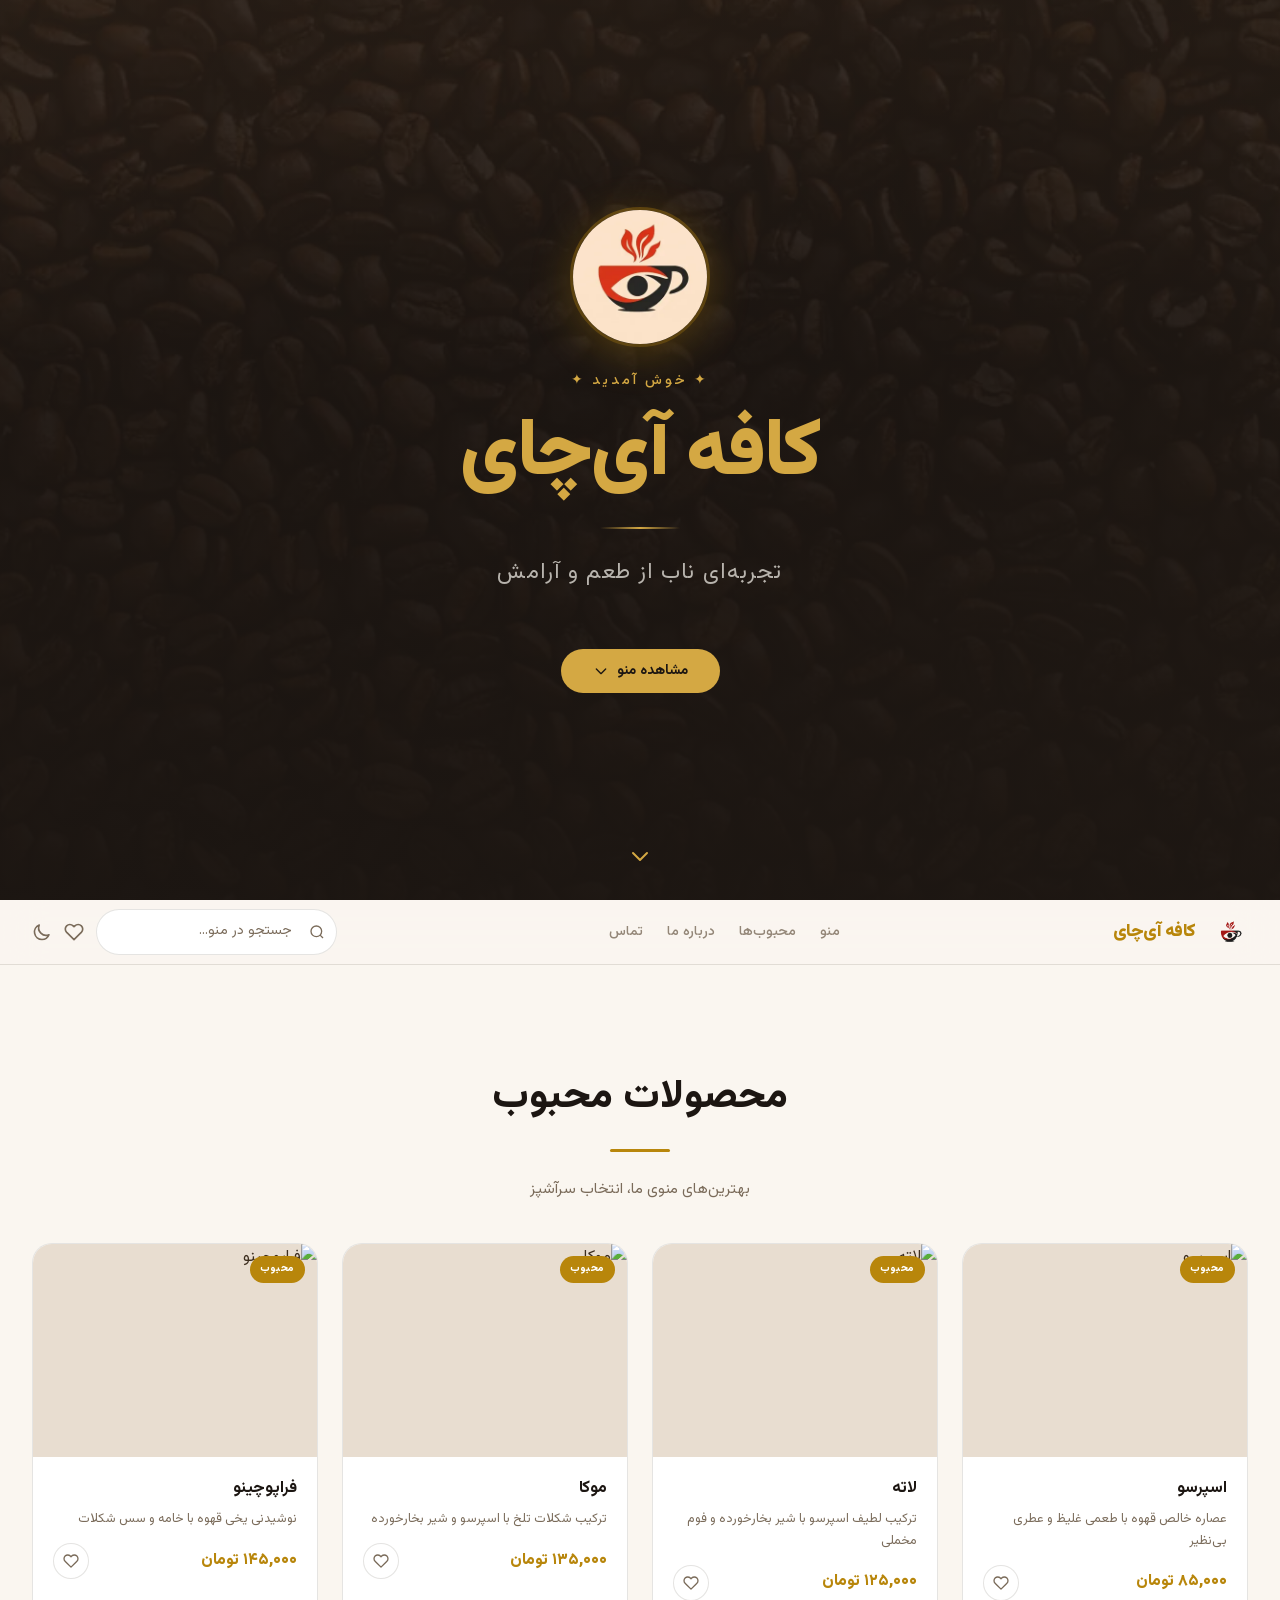
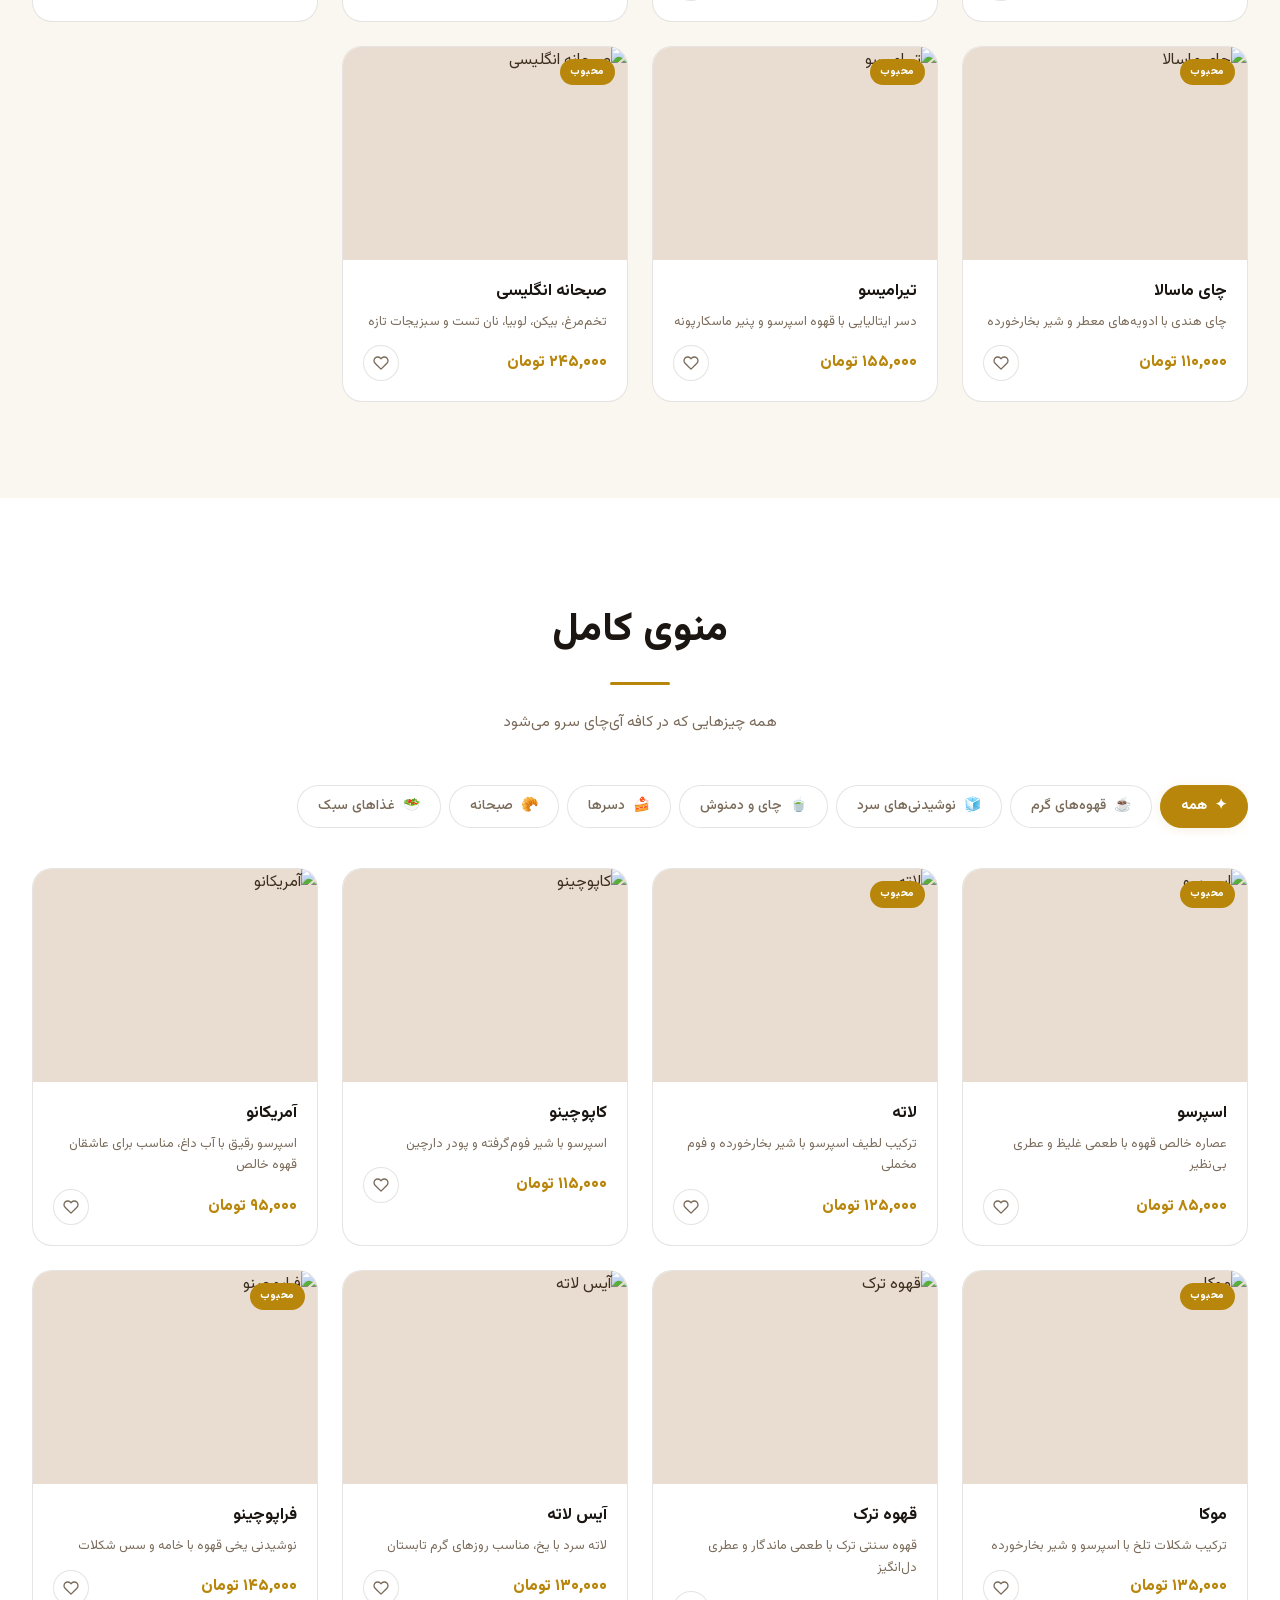
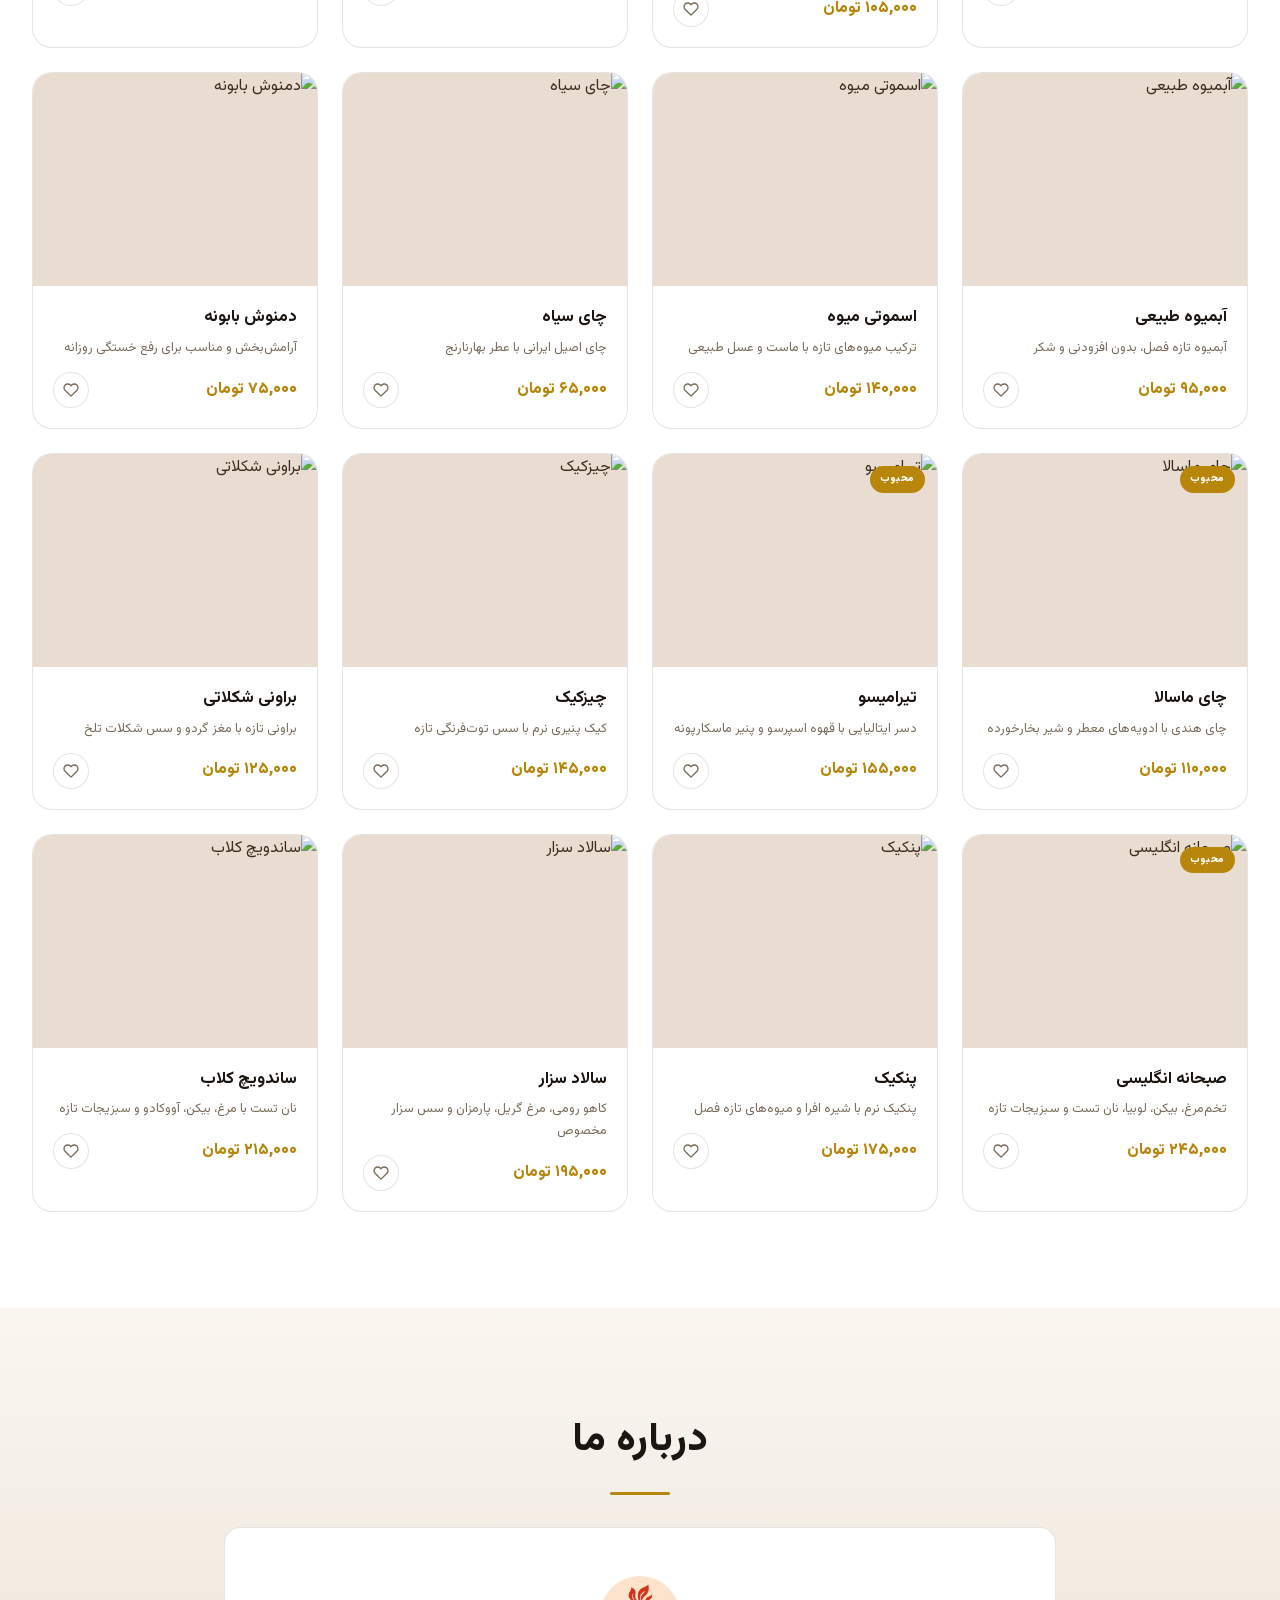
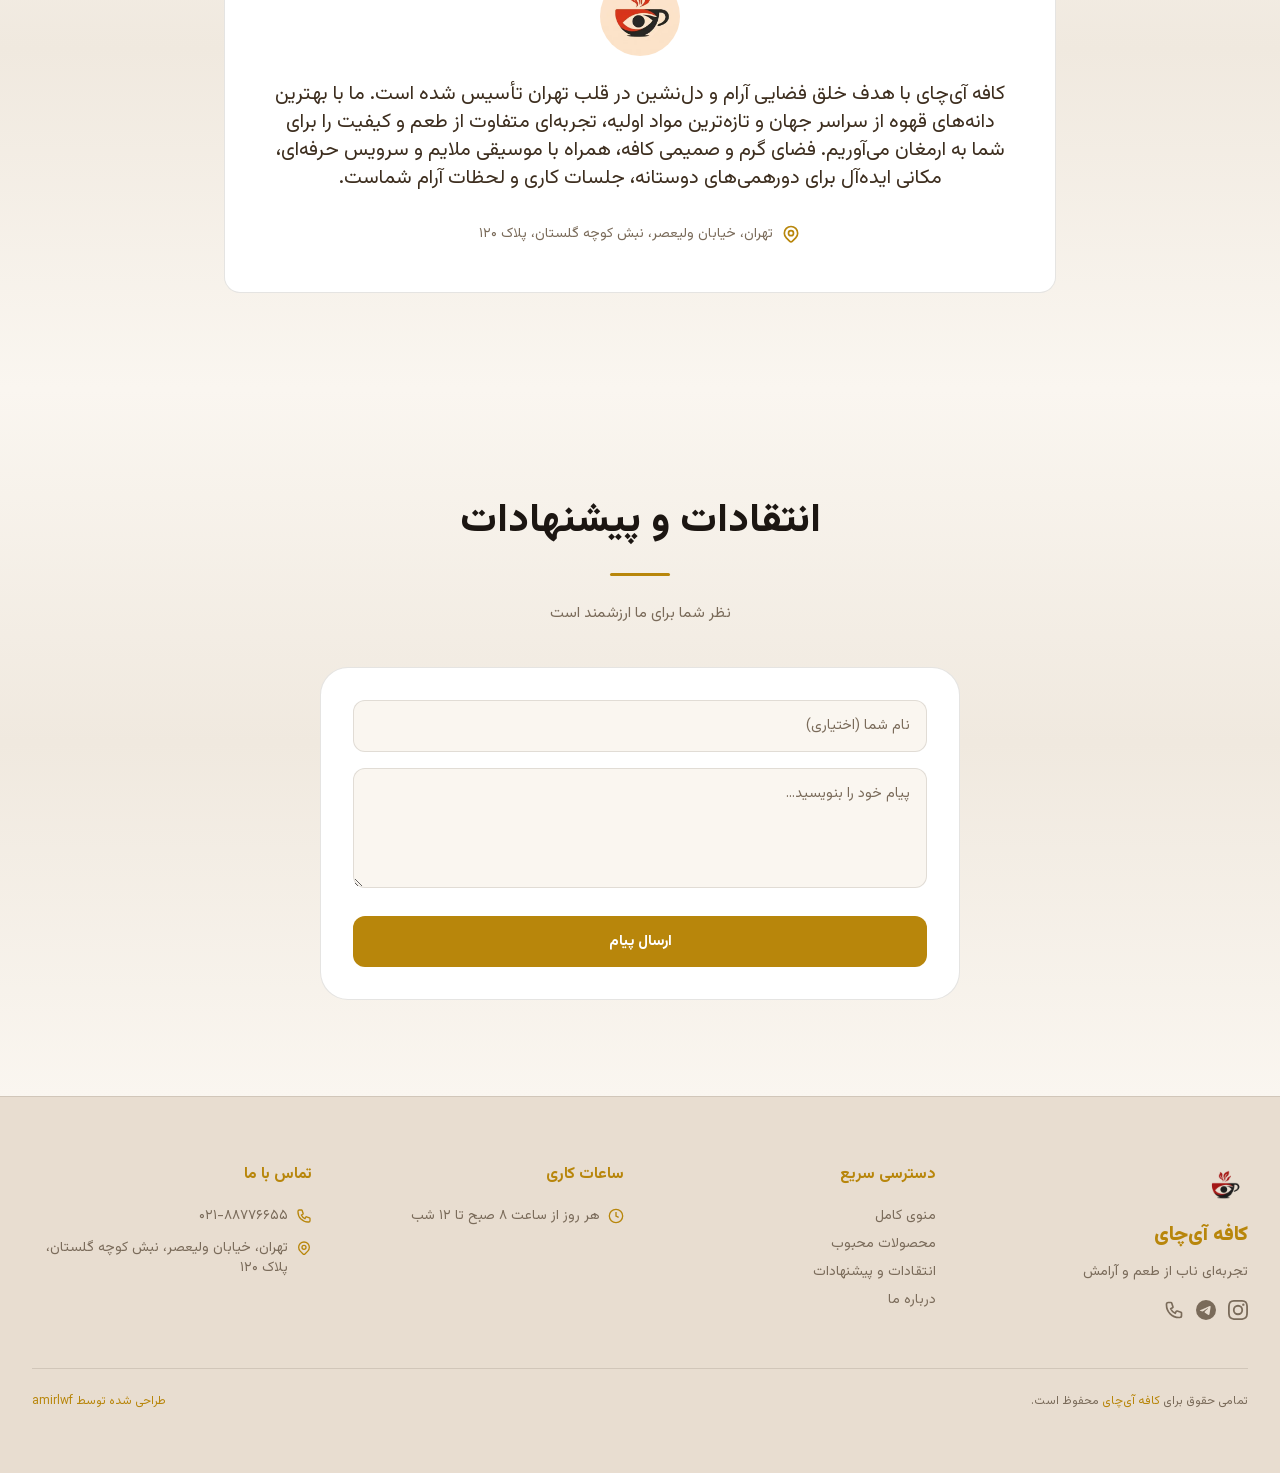
==== commit 91c9b583: "فیکس رگرسیون: حذف defer از اسکریپت‌های دیتا (ترتیب اجرا برای alpine:init)" ====
--- a/index.html
+++ b/index.html
@@ -424,11 +424,11 @@
 return window.__supabaseLoading;
 };
 </script>
-<script defer src="js/config.min.js"></script>
-<script defer src="js/img-map.min.js"></script>
-<script defer src="js/utils.min.js"></script>
-<script defer src="js/data.min.js"></script>
-<script defer src="js/supabase-client.min.js"></script>
-<script defer src="js/app.min.js"></script>
+<script src="js/config.min.js"></script>
+<script src="js/img-map.min.js"></script>
+<script src="js/utils.min.js"></script>
+<script src="js/data.min.js"></script>
+<script src="js/supabase-client.min.js"></script>
+<script src="js/app.min.js"></script>
 </body>
 </html>
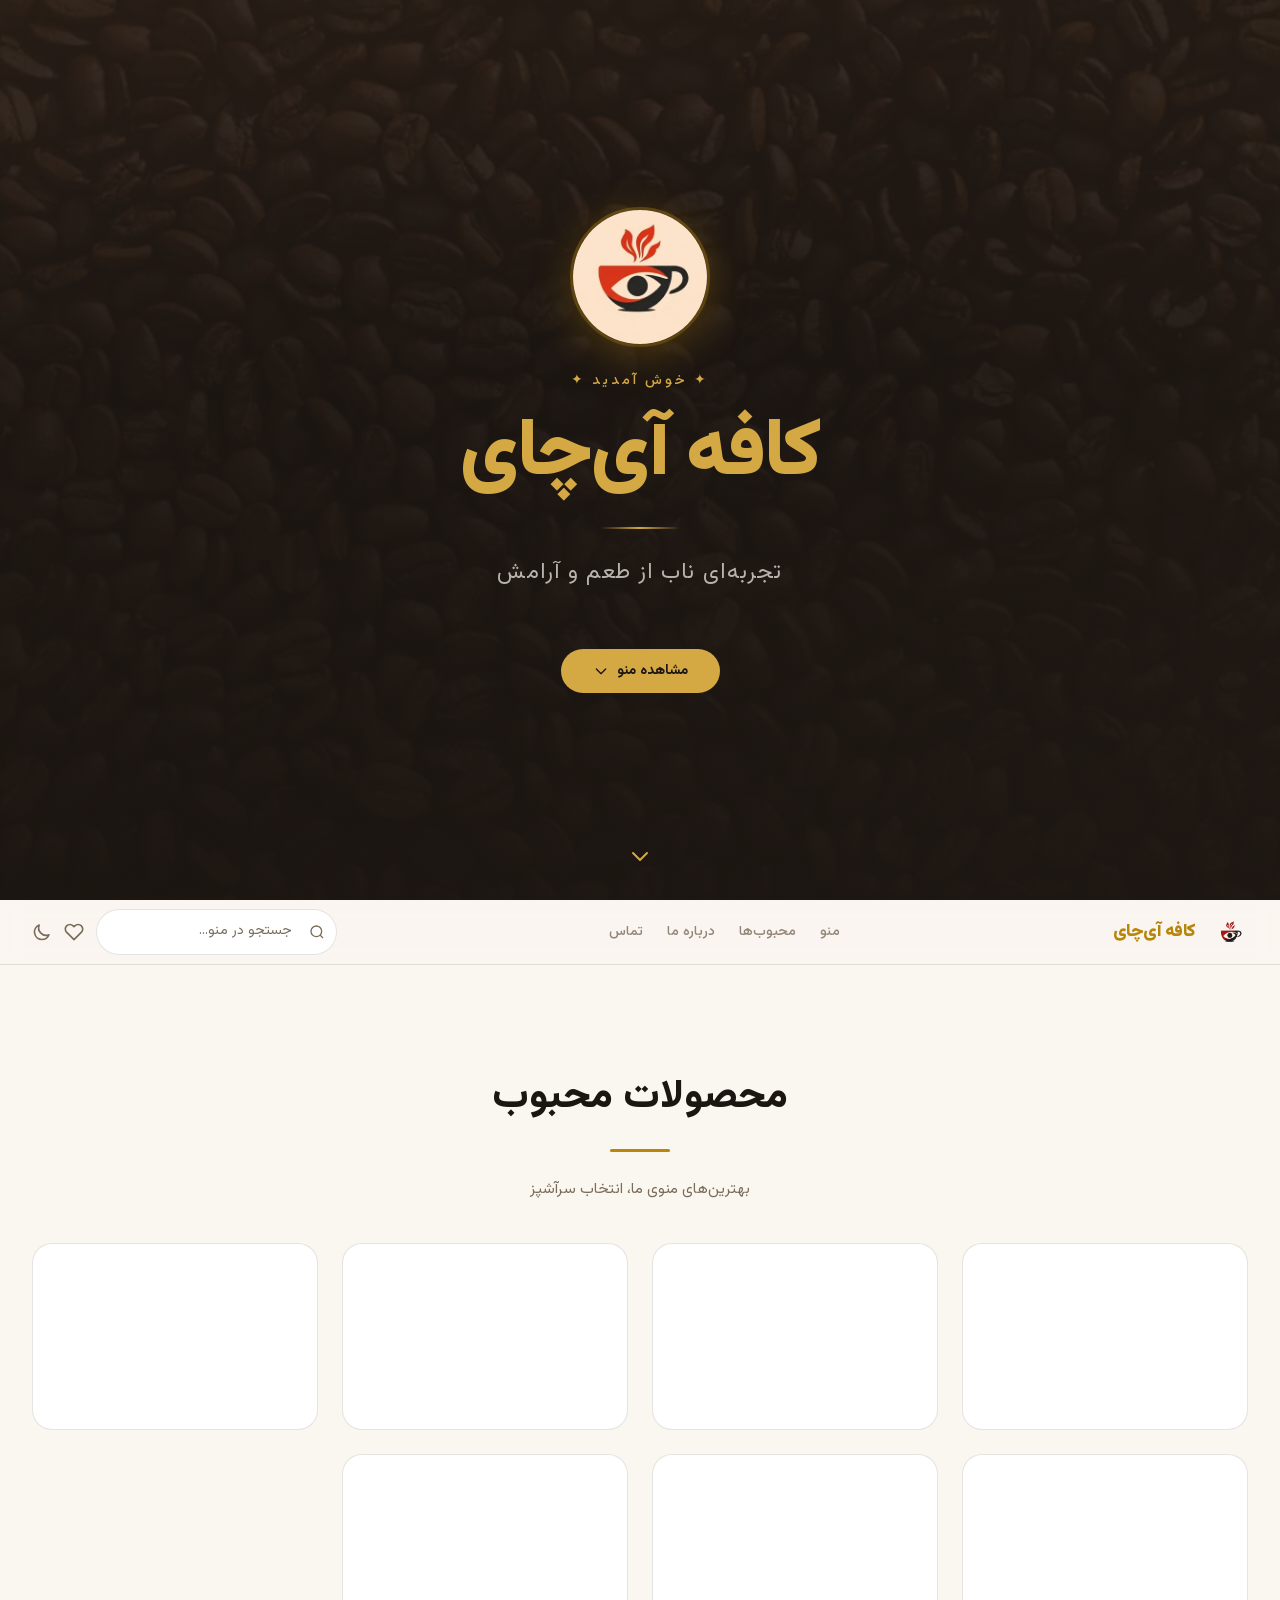
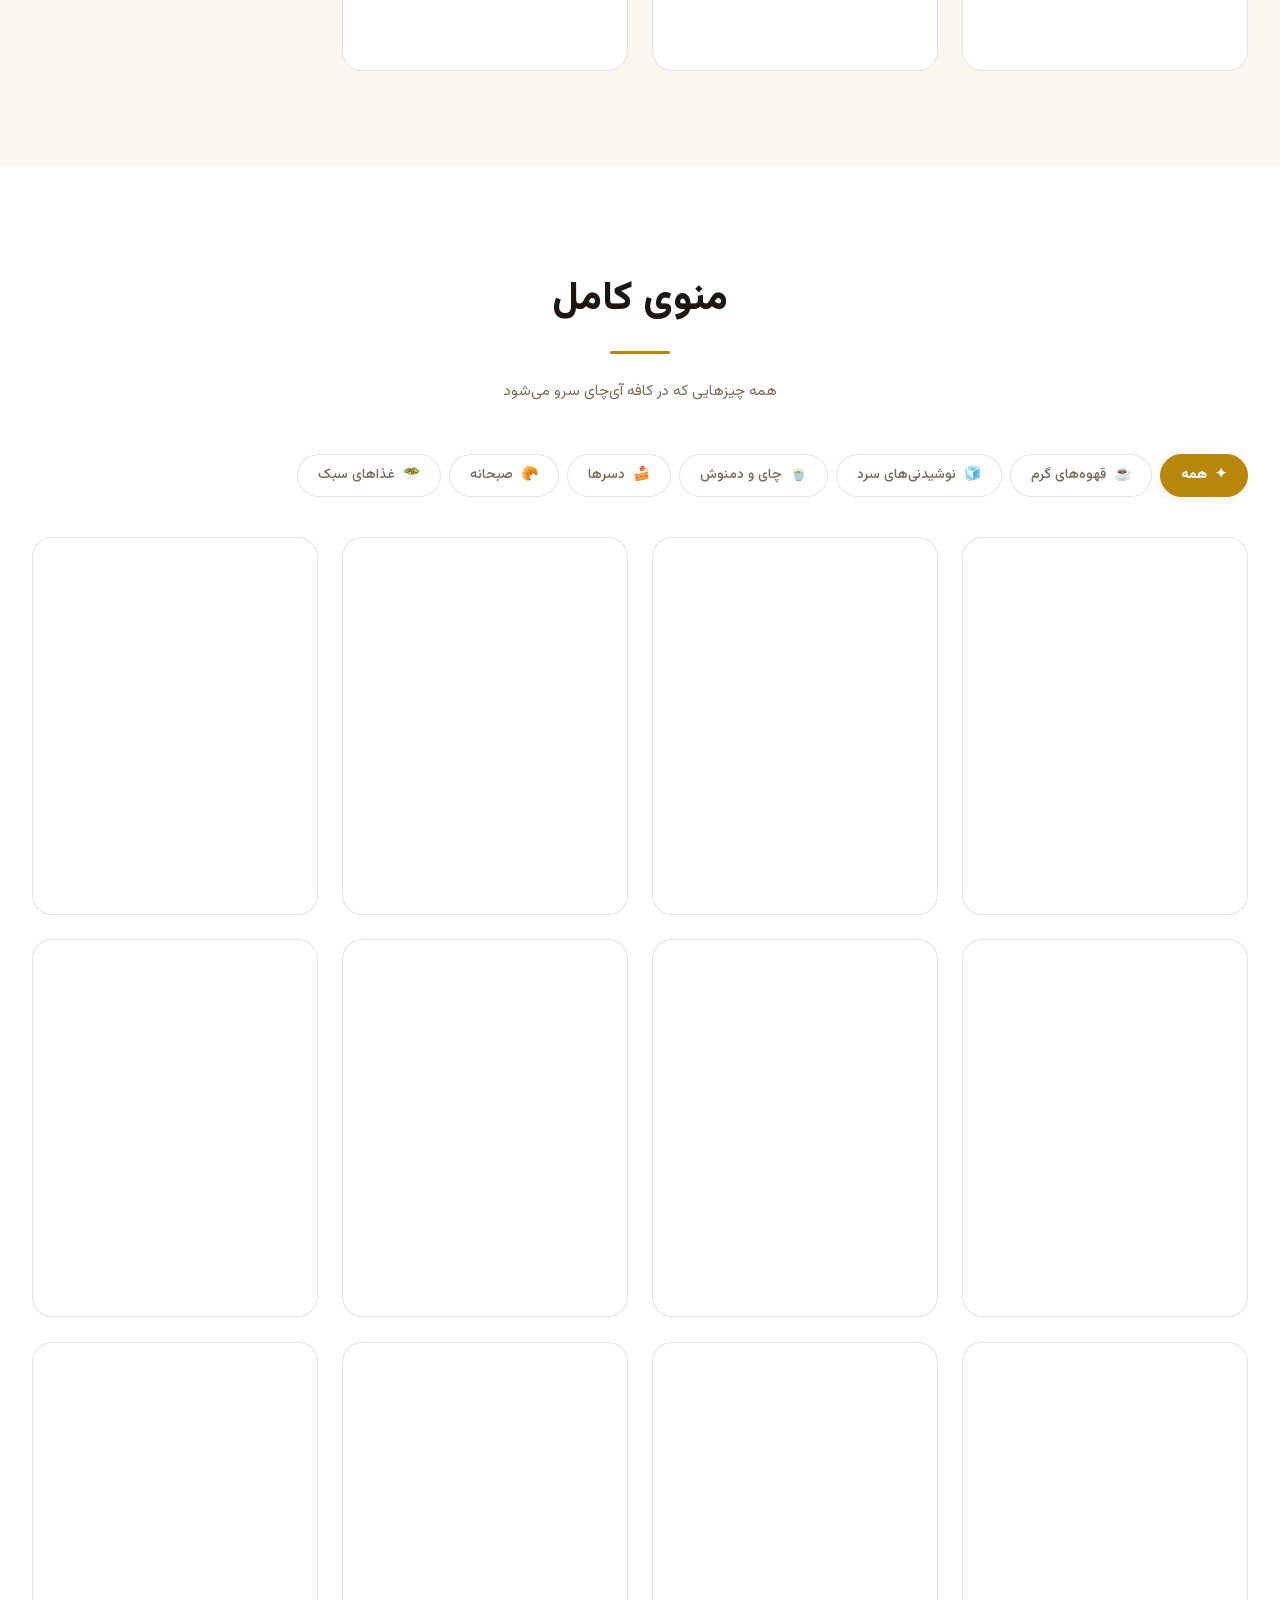
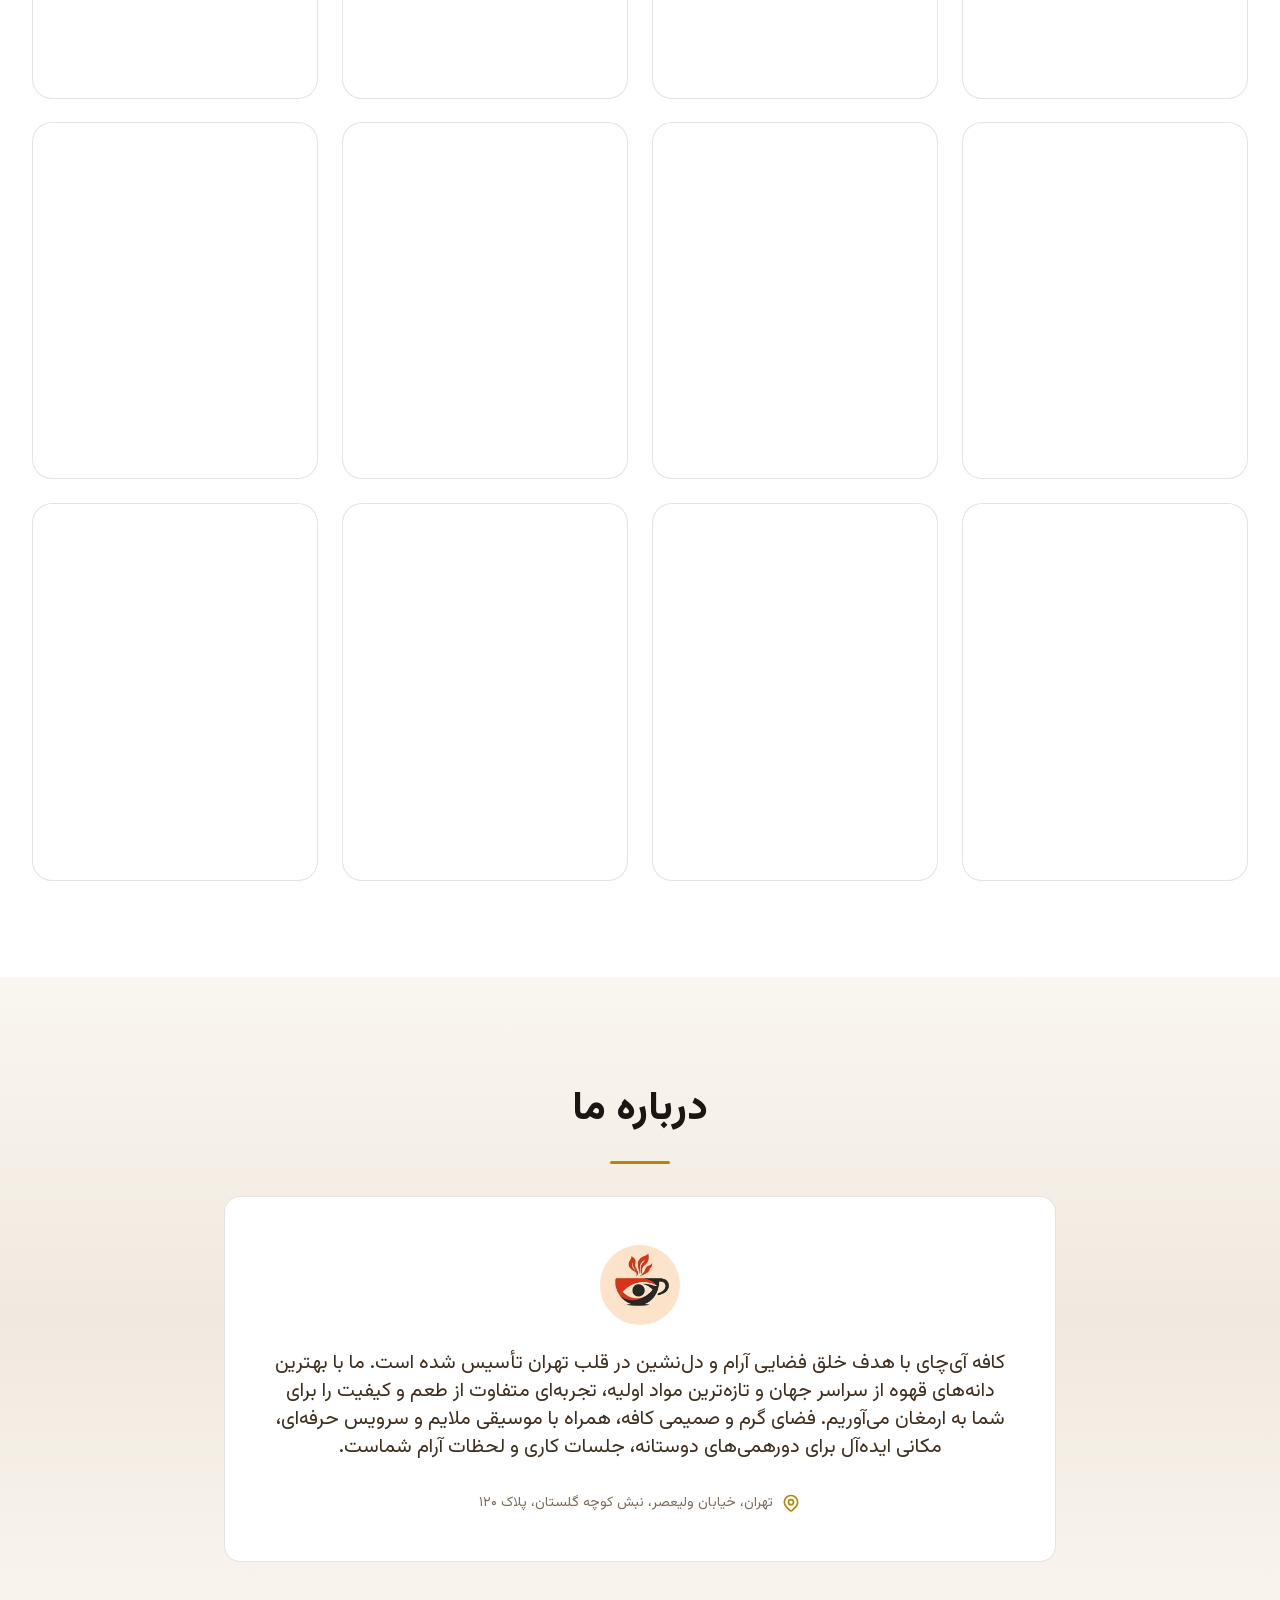
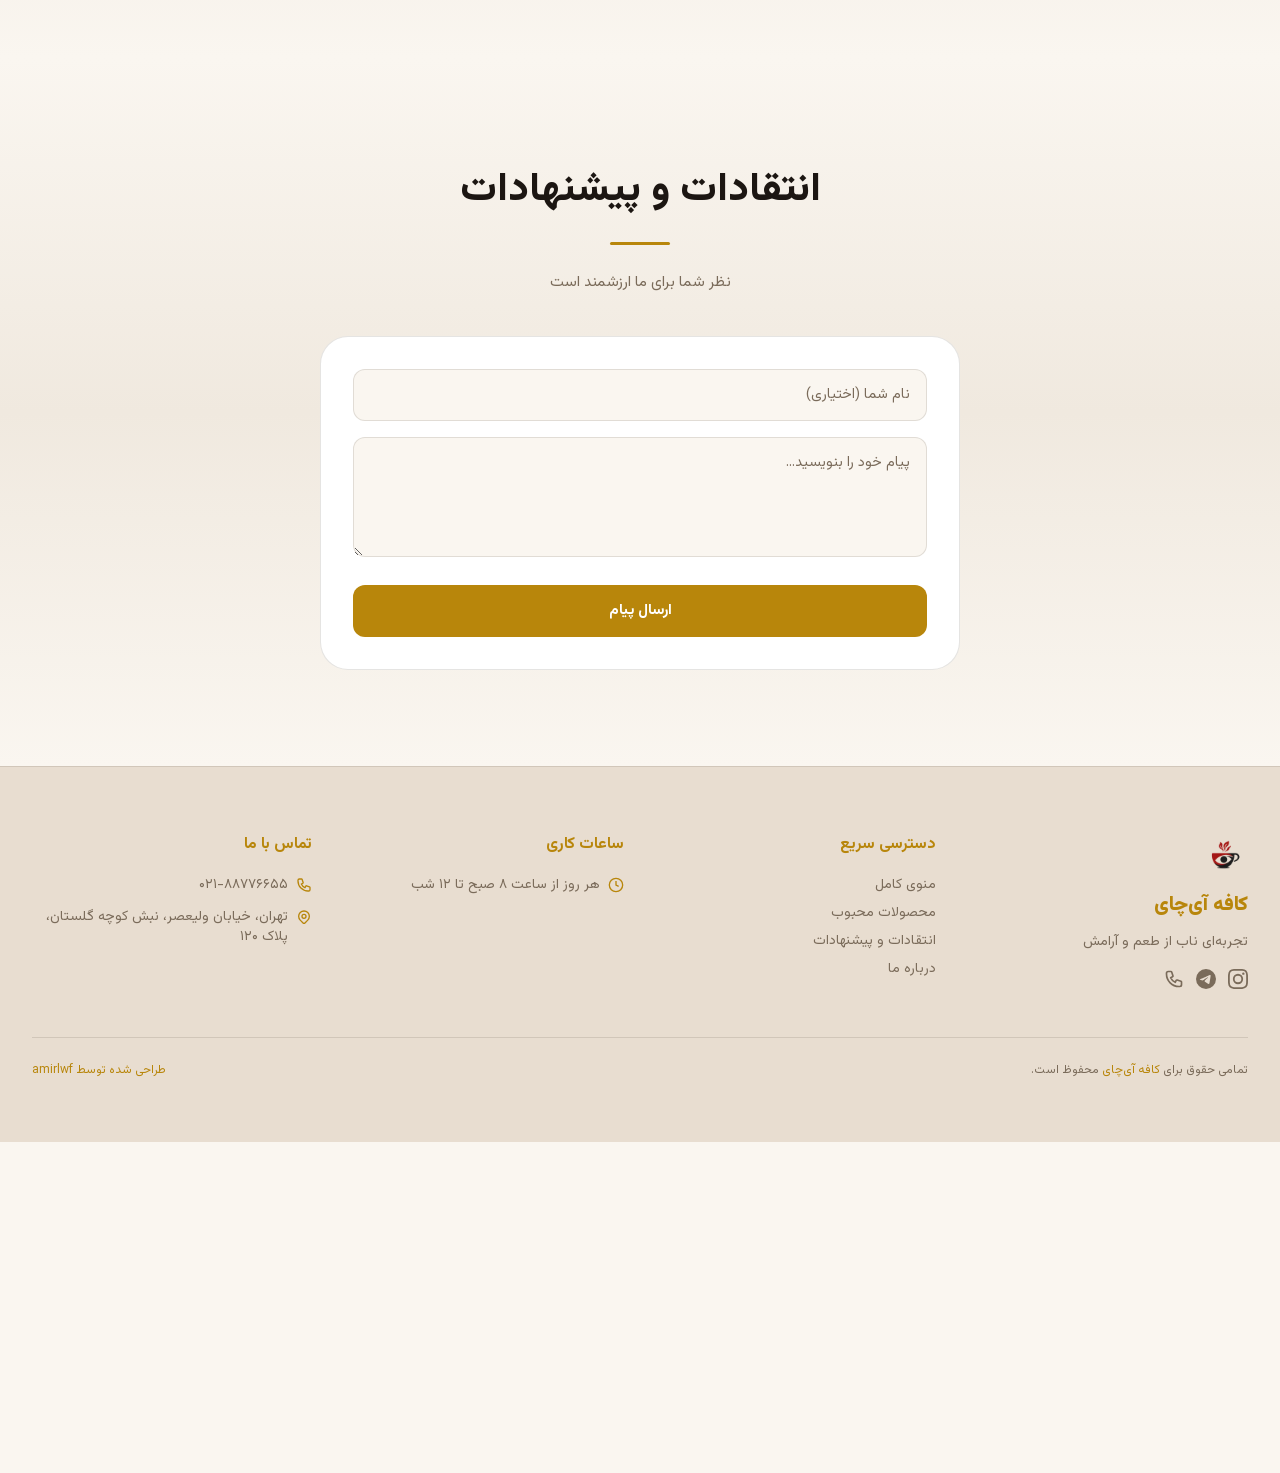
==== commit 23fd1a1c: "نرمی: ورود hero، کارت‌های سبک (content-visibility)، نوبار بدون بلر حین اسکرول، shimmer آروم" ====
--- a/index.html
+++ b/index.html
@@ -14,7 +14,7 @@
 @font-face{font-family:'Vazirmatn';src:url('fonts/subset/Vazirmatn-Black-sub.woff2') format('woff2');font-weight:900;font-style:normal;font-display:swap;}
 </style>
 <style>*,::before,::after{--tw-border-spacing-x:0;--tw-border-spacing-y:0;--tw-translate-x:0;--tw-translate-y:0;--tw-rotate:0;--tw-skew-x:0;--tw-skew-y:0;--tw-scale-x:1;--tw-scale-y:1;--tw-pan-x:;--tw-pan-y:;--tw-pinch-zoom:;--tw-scroll-snap-strictness:proximity;--tw-gradient-from-position:;--tw-gradient-via-position:;--tw-gradient-to-position:;--tw-ordinal:;--tw-slashed-zero:;--tw-numeric-figure:;--tw-numeric-spacing:;--tw-numeric-fraction:;--tw-ring-inset:;--tw-ring-offset-width:0px;--tw-ring-offset-color:#fff;--tw-ring-color:rgb(59 130 246 / 0.5);--tw-ring-offset-shadow:0 0 #0000;--tw-ring-shadow:0 0 #0000;--tw-shadow:0 0 #0000;--tw-shadow-colored:0 0 #0000;--tw-blur:;--tw-brightness:;--tw-contrast:;--tw-grayscale:;--tw-hue-rotate:;--tw-invert:;--tw-saturate:;--tw-sepia:;--tw-drop-shadow:;--tw-backdrop-blur:;--tw-backdrop-brightness:;--tw-backdrop-contrast:;--tw-backdrop-grayscale:;--tw-backdrop-hue-rotate:;--tw-backdrop-invert:;--tw-backdrop-opacity:;--tw-backdrop-saturate:;--tw-backdrop-sepia:;--tw-contain-size:;--tw-contain-layout:;--tw-contain-paint:;--tw-contain-style:;}::backdrop{--tw-border-spacing-x:0;--tw-border-spacing-y:0;--tw-translate-x:0;--tw-translate-y:0;--tw-rotate:0;--tw-skew-x:0;--tw-skew-y:0;--tw-scale-x:1;--tw-scale-y:1;--tw-pan-x:;--tw-pan-y:;--tw-pinch-zoom:;--tw-scroll-snap-strictness:proximity;--tw-gradient-from-position:;--tw-gradient-via-position:;--tw-gradient-to-position:;--tw-ordinal:;--tw-slashed-zero:;--tw-numeric-figure:;--tw-numeric-spacing:;--tw-numeric-fraction:;--tw-ring-inset:;--tw-ring-offset-width:0px;--tw-ring-offset-color:#fff;--tw-ring-color:rgb(59 130 246 / 0.5);--tw-ring-offset-shadow:0 0 #0000;--tw-ring-shadow:0 0 #0000;--tw-shadow:0 0 #0000;--tw-shadow-colored:0 0 #0000;--tw-blur:;--tw-brightness:;--tw-contrast:;--tw-grayscale:;--tw-hue-rotate:;--tw-invert:;--tw-saturate:;--tw-sepia:;--tw-drop-shadow:;--tw-backdrop-blur:;--tw-backdrop-brightness:;--tw-backdrop-contrast:;--tw-backdrop-grayscale:;--tw-backdrop-hue-rotate:;--tw-backdrop-invert:;--tw-backdrop-opacity:;--tw-backdrop-saturate:;--tw-backdrop-sepia:;--tw-contain-size:;--tw-contain-layout:;--tw-contain-paint:;--tw-contain-style:;}*,::before,::after{box-sizing:border-box;border-width:0;border-style:solid;border-color:#e5e7eb;}::before,::after{--tw-content:'';}html,:host{line-height:1.5;-webkit-text-size-adjust:100%;-moz-tab-size:4;-o-tab-size:4;tab-size:4;font-family:ui-sans-serif,system-ui,sans-serif,"Apple Color Emoji","Segoe UI Emoji","Segoe UI Symbol","Noto Color Emoji";font-feature-settings:normal;font-variation-settings:normal;-webkit-tap-highlight-color:transparent;}body{margin:0;line-height:inherit;}hr{height:0;color:inherit;border-top-width:1px;}abbr:where([title]){-webkit-text-decoration:underline dotted;text-decoration:underline dotted;}h1,h2,h3,h4,h5,h6{font-size:inherit;font-weight:inherit;}a{color:inherit;text-decoration:inherit;}b,strong{font-weight:bolder;}code,kbd,samp,pre{font-family:ui-monospace,SFMono-Regular,Menlo,Monaco,Consolas,"Liberation Mono","Courier New",monospace;font-feature-settings:normal;font-variation-settings:normal;font-size:1em;}small{font-size:80%;}sub,sup{font-size:75%;line-height:0;position:relative;vertical-align:baseline;}sub{bottom:-0.25em;}sup{top:-0.5em;}table{text-indent:0;border-color:inherit;border-collapse:collapse;}button,input,optgroup,select,textarea{font-family:inherit;font-feature-settings:inherit;font-variation-settings:inherit;font-size:100%;font-weight:inherit;line-height:inherit;letter-spacing:inherit;color:inherit;margin:0;padding:0;}button,select{text-transform:none;}button,input:where([type='button']),input:where([type='reset']),input:where([type='submit']){-webkit-appearance:button;background-color:transparent;background-image:none;}:-moz-focusring{outline:auto;}:-moz-ui-invalid{box-shadow:none;}progress{vertical-align:baseline;}::-webkit-inner-spin-button,::-webkit-outer-spin-button{height:auto;}[type='search']{-webkit-appearance:textfield;outline-offset:-2px;}::-webkit-search-decoration{-webkit-appearance:none;}::-webkit-file-upload-button{-webkit-appearance:button;font:inherit;}summary{display:list-item;}blockquote,dl,dd,h1,h2,h3,h4,h5,h6,hr,figure,p,pre{margin:0;}fieldset{margin:0;padding:0;}legend{padding:0;}ol,ul,menu{list-style:none;margin:0;padding:0;}dialog{padding:0;}textarea{resize:vertical;}input::-moz-placeholder,textarea::-moz-placeholder{opacity:1;color:#9ca3af;}input::placeholder,textarea::placeholder{opacity:1;color:#9ca3af;}button,[role="button"]{cursor:pointer;}:disabled{cursor:default;}img,svg,video,canvas,audio,iframe,embed,object{display:block;vertical-align:middle;}img,video{max-width:100%;height:auto;}[hidden]:where(:not([hidden="until-found"])){display:none;}.pointer-events-none{pointer-events:none;}.visible{visibility:visible;}.fixed{position:fixed;}.absolute{position:absolute;}.relative{position:relative;}.inset-0{inset:0px;}.-left-2{left:-0.5rem;}.-top-2{top:-0.5rem;}.right-3{right:0.75rem;}.top-1{top:0.25rem;}.top-1\/2{top:50%;}.z-\[150\]{z-index:150;}.mx-auto{margin-left:auto;margin-right:auto;}.mb-1{margin-bottom:0.25rem;}.mb-12{margin-bottom:3rem;}.mb-2{margin-bottom:0.5rem;}.mb-3{margin-bottom:0.75rem;}.mb-4{margin-bottom:1rem;}.mb-6{margin-bottom:1.5rem;}.mb-8{margin-bottom:2rem;}.me-1{margin-inline-end:0.25rem;}.mt-0{margin-top:0px;}.mt-0\.5{margin-top:0.125rem;}.mt-1{margin-top:0.25rem;}.mt-2{margin-top:0.5rem;}.mt-3{margin-top:0.75rem;}.mt-4{margin-top:1rem;}.mt-6{margin-top:1.5rem;}.mt-8{margin-top:2rem;}.block{display:block;}.flex{display:flex;}.inline-flex{display:inline-flex;}.table{display:table;}.grid{display:grid;}.hidden{display:none;}.h-16{height:4rem;}.h-3{height:0.75rem;}.h-4{height:1rem;}.h-5{height:1.25rem;}.h-6{height:1.5rem;}.h-8{height:2rem;}.w-1{width:0.25rem;}.w-1\/2{width:50%;}.w-16{width:4rem;}.w-2{width:0.5rem;}.w-2\/3{width:66.666667%;}.w-4{width:1rem;}.w-5{width:1.25rem;}.w-6{width:1.5rem;}.w-8{width:2rem;}.w-full{width:100%;}.max-w-4xl{max-width:56rem;}.max-w-7xl{max-width:80rem;}.max-w-\[200px\]{max-width:200px;}.flex-1{flex:1 1 0%;}.flex-shrink-0{flex-shrink:0;}.-translate-x-full{--tw-translate-x:-100%;transform:translate(var(--tw-translate-x),var(--tw-translate-y)) rotate(var(--tw-rotate)) skewX(var(--tw-skew-x)) skewY(var(--tw-skew-y)) scaleX(var(--tw-scale-x)) scaleY(var(--tw-scale-y));}.-translate-y-1{--tw-translate-y:-0.25rem;transform:translate(var(--tw-translate-x),var(--tw-translate-y)) rotate(var(--tw-rotate)) skewX(var(--tw-skew-x)) skewY(var(--tw-skew-y)) scaleX(var(--tw-scale-x)) scaleY(var(--tw-scale-y));}.-translate-y-1\/2{--tw-translate-y:-50%;transform:translate(var(--tw-translate-x),var(--tw-translate-y)) rotate(var(--tw-rotate)) skewX(var(--tw-skew-x)) skewY(var(--tw-skew-y)) scaleX(var(--tw-scale-x)) scaleY(var(--tw-scale-y));}.-translate-y-2{--tw-translate-y:-0.5rem;transform:translate(var(--tw-translate-x),var(--tw-translate-y)) rotate(var(--tw-rotate)) skewX(var(--tw-skew-x)) skewY(var(--tw-skew-y)) scaleX(var(--tw-scale-x)) scaleY(var(--tw-scale-y));}.translate-x-0{--tw-translate-x:0px;transform:translate(var(--tw-translate-x),var(--tw-translate-y)) rotate(var(--tw-rotate)) skewX(var(--tw-skew-x)) skewY(var(--tw-skew-y)) scaleX(var(--tw-scale-x)) scaleY(var(--tw-scale-y));}.translate-y-0{--tw-translate-y:0px;transform:translate(var(--tw-translate-x),var(--tw-translate-y)) rotate(var(--tw-rotate)) skewX(var(--tw-skew-x)) skewY(var(--tw-skew-y)) scaleX(var(--tw-scale-x)) scaleY(var(--tw-scale-y));}.translate-y-4{--tw-translate-y:1rem;transform:translate(var(--tw-translate-x),var(--tw-translate-y)) rotate(var(--tw-rotate)) skewX(var(--tw-skew-x)) skewY(var(--tw-skew-y)) scaleX(var(--tw-scale-x)) scaleY(var(--tw-scale-y));}.transform{transform:translate(var(--tw-translate-x),var(--tw-translate-y)) rotate(var(--tw-rotate)) skewX(var(--tw-skew-x)) skewY(var(--tw-skew-y)) scaleX(var(--tw-scale-x)) scaleY(var(--tw-scale-y));}.cursor-pointer{cursor:pointer;}.resize{resize:both;}.grid-cols-1{grid-template-columns:repeat(1,minmax(0,1fr));}.grid-cols-2{grid-template-columns:repeat(2,minmax(0,1fr));}.flex-col{flex-direction:column;}.items-start{align-items:flex-start;}.items-center{align-items:center;}.justify-center{justify-content:center;}.justify-between{justify-content:space-between;}.gap-1{gap:0.25rem;}.gap-2{gap:0.5rem;}.gap-3{gap:0.75rem;}.gap-4{gap:1rem;}.gap-6{gap:1.5rem;}.gap-8{gap:2rem;}.space-y-2>:not([hidden]) ~:not([hidden]){--tw-space-y-reverse:0;margin-top:calc(0.5rem * calc(1 - var(--tw-space-y-reverse)));margin-bottom:calc(0.5rem * var(--tw-space-y-reverse));}.space-y-3>:not([hidden]) ~:not([hidden]){--tw-space-y-reverse:0;margin-top:calc(0.75rem * calc(1 - var(--tw-space-y-reverse)));margin-bottom:calc(0.75rem * var(--tw-space-y-reverse));}.overflow-x-auto{overflow-x:auto;}.truncate{overflow:hidden;text-overflow:ellipsis;white-space:nowrap;}.whitespace-nowrap{white-space:nowrap;}.rounded{border-radius:0.25rem;}.rounded-2xl{border-radius:1rem;}.rounded-full{border-radius:9999px;}.border-t{border-top-width:1px;}.bg-black{--tw-bg-opacity:1;background-color:rgb(0 0 0 / var(--tw-bg-opacity,1));}.bg-black\/30{background-color:rgb(0 0 0 / 0.3);}.bg-red-500{--tw-bg-opacity:1;background-color:rgb(239 68 68 / var(--tw-bg-opacity,1));}.p-4{padding:1rem;}.p-8{padding:2rem;}.px-4{padding-left:1rem;padding-right:1rem;}.px-6{padding-left:1.5rem;padding-right:1.5rem;}.px-8{padding-left:2rem;padding-right:2rem;}.py-12{padding-top:3rem;padding-bottom:3rem;}.py-16{padding-top:4rem;padding-bottom:4rem;}.py-2{padding-top:0.5rem;padding-bottom:0.5rem;}.py-3{padding-top:0.75rem;padding-bottom:0.75rem;}.pb-4{padding-bottom:1rem;}.pt-3{padding-top:0.75rem;}.pt-6{padding-top:1.5rem;}.text-center{text-align:center;}.text-right{text-align:right;}.font-cafe{font-family:Vazirmatn,Tahoma,sans-serif;}.font-fa{font-family:Vazirmatn,Tahoma,sans-serif;}.text-2xl{font-size:1.5rem;line-height:2rem;}.text-lg{font-size:1.125rem;line-height:1.75rem;}.text-sm{font-size:0.875rem;line-height:1.25rem;}.text-xl{font-size:1.25rem;line-height:1.75rem;}.text-xs{font-size:0.75rem;line-height:1rem;}.font-black{font-weight:900;}.font-bold{font-weight:700;}.font-light{font-weight:300;}.font-medium{font-weight:500;}.leading-relaxed{line-height:1.625;}.tracking-tight{letter-spacing:-0.025em;}.tracking-widest{letter-spacing:0.1em;}.text-white{--tw-text-opacity:1;color:rgb(255 255 255 / var(--tw-text-opacity,1));}.opacity-0{opacity:0;}.opacity-100{opacity:1;}.filter{filter:var(--tw-blur) var(--tw-brightness) var(--tw-contrast) var(--tw-grayscale) var(--tw-hue-rotate) var(--tw-invert) var(--tw-saturate) var(--tw-sepia) var(--tw-drop-shadow);}.transition{transition-property:color,background-color,border-color,text-decoration-color,fill,stroke,opacity,box-shadow,transform,filter,-webkit-backdrop-filter;transition-property:color,background-color,border-color,text-decoration-color,fill,stroke,opacity,box-shadow,transform,filter,backdrop-filter;transition-property:color,background-color,border-color,text-decoration-color,fill,stroke,opacity,box-shadow,transform,filter,backdrop-filter,-webkit-backdrop-filter;transition-timing-function:cubic-bezier(0.4,0,0.2,1);transition-duration:150ms;}.transition-all{transition-property:all;transition-timing-function:cubic-bezier(0.4,0,0.2,1);transition-duration:150ms;}.transition-opacity{transition-property:opacity;transition-timing-function:cubic-bezier(0.4,0,0.2,1);transition-duration:150ms;}.duration-150{transition-duration:150ms;}.duration-200{transition-duration:200ms;}.duration-300{transition-duration:300ms;}.ease-in{transition-timing-function:cubic-bezier(0.4,0,1,1);}.ease-in-out{transition-timing-function:cubic-bezier(0.4,0,0.2,1);}.ease-out{transition-timing-function:cubic-bezier(0,0,0.2,1);}.hover\:opacity-100:hover{opacity:1;}.hover\:shadow-lg:hover{--tw-shadow:0 10px 15px -3px rgb(0 0 0 / 0.1),0 4px 6px -4px rgb(0 0 0 / 0.1);--tw-shadow-colored:0 10px 15px -3px var(--tw-shadow-color),0 4px 6px -4px var(--tw-shadow-color);box-shadow:var(--tw-ring-offset-shadow,0 0 #0000),var(--tw-ring-shadow,0 0 #0000),var(--tw-shadow);}@media (min-width:640px){.sm\:block{display:block;}.sm\:grid-cols-2{grid-template-columns:repeat(2,minmax(0,1fr));}.sm\:flex-row{flex-direction:row;}.sm\:p-12{padding:3rem;}.sm\:px-6{padding-left:1.5rem;padding-right:1.5rem;}.sm\:py-16{padding-top:4rem;padding-bottom:4rem;}.sm\:py-24{padding-top:6rem;padding-bottom:6rem;}.sm\:text-xl{font-size:1.25rem;line-height:1.75rem;}}@media (min-width:768px){.md\:flex{display:flex;}.md\:hidden{display:none;}}@media (min-width:1024px){.lg\:grid-cols-3{grid-template-columns:repeat(3,minmax(0,1fr));}.lg\:grid-cols-4{grid-template-columns:repeat(4,minmax(0,1fr));}.lg\:px-8{padding-left:2rem;padding-right:2rem;}}</style>
-<style>:root{--cafe-black:#1c1612;--cafe-darker:#2a2018;--cafe-dark:#faf6f0;--cafe-brown:#e8ddd0;--cafe-brown-light:#d4c4b0;--cafe-gold:#b8860b;--cafe-gold-light:#d4a843;--cafe-gold-glow:rgba(184,134,11,0.12);--cafe-yellow:#e8c547;--cafe-cream:#f0e9df;--cafe-white:#faf6f0;--cafe-text:#3d2e1f;--cafe-text-muted:#7a6b5a;--cafe-border:rgba(45,33,23,0.12);--cafe-bg:#faf6f0;--cafe-card-bg:#ffffff;--cafe-footer-bg:#e8ddd0;--cafe-navbar-bg:rgba(250,246,240,0.9);--font-fa:"Vazirmatn","Tahoma",sans-serif;--radius-sm:8px;--radius-md:12px;--radius-lg:20px;--radius-xl:28px;--shadow-card:0 2px 16px rgba(45,33,23,0.08);--shadow-card-hover:0 8px 32px rgba(45,33,23,0.15),0 0 16px var(--cafe-gold-glow);--transition-fast:0.2s cubic-bezier(0.4,0,0.2,1);--transition-smooth:0.4s cubic-bezier(0.4,0,0.2,1);--transition-spring:0.5s cubic-bezier(0.34,1.56,0.64,1);}.dark-mode{--cafe-black:#f0ebe2;--cafe-darker:#1a1410;--cafe-dark:#241c14;--cafe-brown:#2d2318;--cafe-brown-light:#3d3025;--cafe-text:#f0ebe2;--cafe-text-muted:#a89880;--cafe-border:rgba(184,134,11,0.15);--cafe-bg:#1a1410;--cafe-card-bg:#241c14;--cafe-footer-bg:#1a1410;--cafe-navbar-bg:rgba(26,20,16,0.92);--shadow-card:0 2px 16px rgba(0,0,0,0.25);--shadow-card-hover:0 8px 32px rgba(0,0,0,0.35),0 0 16px var(--cafe-gold-glow);}.dark-mode .section-title{color:var(--cafe-black);}.dark-mode .about-section{background:linear-gradient(180deg,var(--cafe-bg) 0%,#1e1812 50%,var(--cafe-bg) 100%);}.dark-mode .site-footer{border-top-color:rgba(184,134,11,0.12);}.dark-mode .menu-card:hover{border-color:rgba(184,134,11,0.3);}.dark-mode .navbar.scrolled{box-shadow:0 2px 20px rgba(0,0,0,0.3);}*,*::before,*::after{box-sizing:border-box;margin:0;padding:0;}html{scroll-behavior:smooth;-webkit-text-size-adjust:100%;}body{font-family:var(--font-fa);background-color:var(--cafe-bg);color:var(--cafe-text);line-height:1.8;direction:rtl;overflow-x:hidden;-webkit-font-smoothing:antialiased;-moz-osx-font-smoothing:grayscale;}::selection{background:var(--cafe-gold);color:#fff;}::-webkit-scrollbar{width:8px;}::-webkit-scrollbar-track{background:var(--cafe-bg);}::-webkit-scrollbar-thumb{background:var(--cafe-brown-light);border-radius:4px;}::-webkit-scrollbar-thumb:hover{background:var(--cafe-gold);}.hero{position:relative;min-height:100vh;display:flex;align-items:center;justify-content:center;text-align:center;overflow:hidden;background:linear-gradient(135deg,#2a2018 0%,#1c1612 50%,#3d2e1f 100%);}.hero-bg{position:absolute;inset:0;background:url("img/hero-bg.webp") center/cover no-repeat;transform:scale(1.05);transition:transform 8s ease-out;opacity:0.3;content-visibility:auto;}.hero:hover .hero-bg{transform:scale(1);}.hero-overlay{position:absolute;inset:0;background:linear-gradient( 180deg,rgba(42,32,24,0.6) 0%,rgba(28,22,18,0.8) 40%,rgba(28,22,18,0.95) 100% );}.hero-content{position:relative;z-index:2;padding:2rem;max-width:700px;}.hero-logo{width:140px;height:140px;margin:0 auto 1.5rem;border-radius:50%;object-fit:cover;box-shadow:0 8px 40px rgba(184,134,11,0.3);border:3px solid rgba(184,134,11,0.4);}.hero-title{font-size:clamp(2.5rem,8vw,5rem);font-weight:900;color:#faf6f0;letter-spacing:-0.02em;line-height:1.2;margin-bottom:0.5rem;}.hero-title .gold{color:var(--cafe-gold-light);display:inline-block;}.hero-tagline{font-size:clamp(1rem,3vw,1.4rem);color:rgba(250,246,240,0.7);font-weight:400;margin-bottom:2rem;letter-spacing:0.05em;}.hero-divider{width:80px;height:2px;background:linear-gradient(90deg,transparent,var(--cafe-gold-light),transparent);margin:1.5rem auto;}.scroll-indicator{position:absolute;bottom:2rem;left:50%;transform:translateX(-50%);z-index:2;animation:scrollBounce 2s ease-in-out infinite;}@keyframes scrollBounce{0%,100%{transform:translateX(-50%) translateY(0);opacity:0.6;}50%{transform:translateX(-50%) translateY(8px);opacity:1;}}.navbar{position:sticky;top:0;z-index:100;backdrop-filter:blur(20px) saturate(1.5);-webkit-backdrop-filter:blur(20px) saturate(1.5);background:var(--cafe-navbar-bg);border-bottom:1px solid var(--cafe-border);transition:var(--transition-fast);}.navbar.scrolled{box-shadow:0 2px 20px rgba(45,33,23,0.1);}.navbar-logo{height:36px;width:auto;margin-left:0.5rem;vertical-align:middle;}.section-title{font-size:clamp(1.5rem,4vw,2.5rem);font-weight:800;color:var(--cafe-black);text-align:center;margin-bottom:0.5rem;}.section-subtitle{text-align:center;color:var(--cafe-text-muted);font-size:0.95rem;margin-bottom:2.5rem;}.gold-line{width:60px;height:3px;background:var(--cafe-gold);border-radius:2px;margin:1rem auto 1.5rem;}.chip-container{display:flex;gap:0.5rem;overflow-x:scroll;-webkit-overflow-scrolling:touch;padding:0.5rem 0;scrollbar-width:none;-ms-overflow-style:none;flex-wrap:nowrap;}.chip-container::-webkit-scrollbar{display:none;}.chip{flex-shrink:0;padding:0.5rem 1.25rem;border-radius:100px;border:1px solid var(--cafe-border);background:var(--cafe-card-bg);color:var(--cafe-text-muted);font-size:0.875rem;font-weight:500;cursor:pointer;transition:var(--transition-fast);white-space:nowrap;user-select:none;}.chip:hover{border-color:var(--cafe-gold);color:var(--cafe-gold);background:rgba(184,134,11,0.06);}.chip.active{background:var(--cafe-gold);color:#fff;border-color:var(--cafe-gold);font-weight:700;box-shadow:0 2px 12px var(--cafe-gold-glow);}.menu-grid{display:grid;grid-template-columns:1fr;gap:1.5rem;}@media (min-width:640px){.menu-grid{grid-template-columns:repeat(2,1fr);}}@media (min-width:1024px){.menu-grid{grid-template-columns:repeat(3,1fr);}}@media (min-width:1280px){.menu-grid{grid-template-columns:repeat(4,1fr);}}.menu-card{background:var(--cafe-card-bg);border:1px solid var(--cafe-border);border-radius:var(--radius-lg);overflow:hidden;transition:var(--transition-smooth);position:relative;}.menu-card:hover{transform:translateY(-4px);border-color:rgba(184,134,11,0.25);box-shadow:var(--shadow-card-hover);}.card-image-wrapper{position:relative;aspect-ratio:4 / 3;overflow:hidden;background:var(--cafe-brown);}.card-image{width:100%;height:100%;object-fit:cover;transition:transform 0.6s ease;}.menu-card:hover .card-image{transform:scale(1.06);}.card-body{padding:1rem 1.25rem 1.25rem;}.card-name{font-size:1.05rem;font-weight:700;color:var(--cafe-black);margin-bottom:0.35rem;}.card-desc{font-size:0.8rem;color:var(--cafe-text-muted);line-height:1.7;margin-bottom:0.75rem;display:-webkit-box;-webkit-line-clamp:2;-webkit-box-orient:vertical;overflow:hidden;}.card-footer{display:flex;align-items:center;justify-content:space-between;}.card-price{font-size:1rem;font-weight:800;color:var(--cafe-gold);}.card-price .unit{font-size:0.7rem;font-weight:400;color:var(--cafe-text-muted);margin-right:0.25rem;}.fav-btn{width:36px;height:36px;border-radius:50%;border:1px solid var(--cafe-border);background:var(--cafe-card-bg);color:var(--cafe-text-muted);cursor:pointer;display:flex;align-items:center;justify-content:center;transition:var(--transition-fast);flex-shrink:0;}.fav-btn:hover{border-color:#e74c5a;color:#e74c5a;background:rgba(231,76,90,0.06);}.fav-btn.active{border-color:#e74c5a;color:#e74c5a;background:rgba(231,76,90,0.1);}.fav-btn.active svg{fill:#e74c5a;}@keyframes favPop{0%{transform:scale(1);}50%{transform:scale(1.3);}100%{transform:scale(1);}}.fav-btn.pop{animation:favPop 0.3s ease;}.badge-featured{position:absolute;top:0.75rem;right:0.75rem;background:var(--cafe-gold);color:#fff;font-size:0.65rem;font-weight:800;padding:0.25rem 0.65rem;border-radius:100px;z-index:2;letter-spacing:0.05em;}.skeleton{position:relative;overflow:hidden;background:var(--cafe-brown);border-radius:var(--radius-md);}.skeleton::after{content:"";position:absolute;inset:0;background:linear-gradient( 90deg,transparent 0%,rgba(255,255,255,0.4) 50%,transparent 100% );animation:shimmer 1.5s infinite;}@keyframes shimmer{0%{transform:translateX(100%);}100%{transform:translateX(-100%);}}.empty-state{text-align:center;padding:4rem 2rem;color:var(--cafe-text-muted);}.empty-state svg{opacity:0.3;margin-bottom:1rem;}.about-section{background:linear-gradient(180deg,var(--cafe-bg) 0%,#f0e9df 50%,var(--cafe-bg) 100%);}.site-footer{background:var(--cafe-footer-bg);border-top:1px solid var(--cafe-border);color:var(--cafe-text-muted);}.site-footer h3,.site-footer h4{color:var(--cafe-gold);}.footer-link{color:var(--cafe-text-muted);transition:var(--transition-fast);text-decoration:none;}.footer-link:hover{color:var(--cafe-gold);}.footer-logo{height:48px;width:auto;margin-bottom:0.75rem;}.fade-in{opacity:1;transform:none;}.fade-in.js-anim{opacity:0;transform:translateY(24px);transition:opacity 0.45s cubic-bezier(0.4,0,0.2,1),transform 0.45s cubic-bezier(0.4,0,0.2,1);will-change:opacity,transform;}.fade-in.js-anim.visible{opacity:1;transform:translateY(0);will-change:auto;}@media (prefers-reduced-motion:reduce){.fade-in.js-anim{opacity:1;transform:none;transition:none;}.scroll-indicator,.skeleton::after{animation:none;}html{scroll-behavior:auto;}}.stagger-children .fade-in:nth-child(1){transition-delay:0.05s;}.stagger-children .fade-in:nth-child(2){transition-delay:0.1s;}.stagger-children .fade-in:nth-child(3){transition-delay:0.15s;}.stagger-children .fade-in:nth-child(4){transition-delay:0.2s;}.stagger-children .fade-in:nth-child(5){transition-delay:0.25s;}.stagger-children .fade-in:nth-child(6){transition-delay:0.3s;}.stagger-children .fade-in:nth-child(7){transition-delay:0.35s;}.stagger-children .fade-in:nth-child(8){transition-delay:0.4s;}.search-input{background:var(--cafe-card-bg);border:1px solid var(--cafe-border);border-radius:100px;padding:0.6rem 2.75rem 0.6rem 1rem;color:var(--cafe-text);font-family:var(--font-fa);font-size:0.875rem;width:100%;max-width:320px;transition:var(--transition-fast);outline:none;}.search-input::placeholder{color:var(--cafe-text-muted);}.search-input:focus{border-color:var(--cafe-gold);box-shadow:0 0 0 3px var(--cafe-gold-glow);}[x-cloak]{display:none !important;}.menu-grid>*{transition:opacity 0.3s ease,transform 0.3s ease;}.fav-panel-overlay{position:fixed;inset:0;background:rgba(0,0,0,0.4);backdrop-filter:blur(4px);-webkit-backdrop-filter:blur(4px);z-index:500;}.fav-panel{position:fixed;top:0;left:0;width:100%;max-width:420px;height:100vh;background:var(--cafe-card-bg);z-index:501;display:flex;flex-direction:column;box-shadow:4px 0 24px rgba(0,0,0,0.15);}.fav-panel-header{display:flex;align-items:center;justify-content:space-between;padding:1.25rem 1.5rem;border-bottom:1px solid var(--cafe-border);flex-shrink:0;}.fav-panel-header h3{font-size:1.1rem;font-weight:800;color:var(--cafe-black);}.fav-panel-close{width:36px;height:36px;border-radius:10px;border:1px solid var(--cafe-border);background:transparent;color:var(--cafe-text-muted);cursor:pointer;display:flex;align-items:center;justify-content:center;transition:var(--transition-fast);font-size:1.1rem;}.fav-panel-close:hover{border-color:#e74c5a;color:#e74c5a;}.fav-panel-body{flex:1;overflow-y:auto;padding:1rem 1.5rem;}.fav-panel-item{display:flex;align-items:center;gap:0.75rem;padding:0.75rem 0;border-bottom:1px solid var(--cafe-border);}.fav-panel-item:last-child{border-bottom:none;}.fav-panel-item-img{width:60px;height:60px;border-radius:12px;object-fit:cover;flex-shrink:0;background:var(--cafe-brown);}.fav-panel-item-info{flex:1;min-width:0;}.fav-panel-item-name{font-size:0.9rem;font-weight:700;color:var(--cafe-black);margin-bottom:0.2rem;white-space:nowrap;overflow:hidden;text-overflow:ellipsis;}.fav-panel-item-price{font-size:0.8rem;font-weight:800;color:var(--cafe-gold);}.fav-panel-item-remove{width:32px;height:32px;border-radius:50%;border:1px solid var(--cafe-border);background:transparent;color:var(--cafe-text-muted);cursor:pointer;display:flex;align-items:center;justify-content:center;transition:var(--transition-fast);flex-shrink:0;}.fav-panel-item-remove:hover{border-color:#e74c5a;color:#e74c5a;background:rgba(231,76,90,0.06);}.fav-panel-empty{display:flex;flex-direction:column;align-items:center;justify-content:center;padding:4rem 2rem;text-align:center;color:var(--cafe-text-muted);}.fav-panel-empty svg{opacity:0.25;margin-bottom:1rem;}.fav-panel-empty h4{font-size:1rem;font-weight:700;color:var(--cafe-black);margin-bottom:0.5rem;}.fav-panel-empty p{font-size:0.85rem;}.feedback-section{background:linear-gradient(180deg,var(--cafe-bg) 0%,#f0e9df 50%,var(--cafe-bg) 100%);}.feedback-form{background:var(--cafe-card-bg);border:1px solid var(--cafe-border);border-radius:var(--radius-xl);padding:2rem;max-width:640px;margin:0 auto;}.feedback-input,.feedback-textarea{width:100%;padding:0.75rem 1rem;background:var(--cafe-bg);border:1px solid var(--cafe-border);border-radius:12px;color:var(--cafe-text);font-family:var(--font-fa);font-size:0.9rem;transition:var(--transition-fast);outline:none;direction:rtl;}.feedback-input::placeholder,.feedback-textarea::placeholder{color:var(--cafe-text-muted);}.feedback-input:focus,.feedback-textarea:focus{border-color:var(--cafe-gold);box-shadow:0 0 0 3px var(--cafe-gold-glow);}.feedback-textarea{min-height:120px;resize:vertical;line-height:1.8;}.feedback-submit{width:100%;padding:0.75rem;background:var(--cafe-gold);color:#fff;border:none;border-radius:12px;font-family:var(--font-fa);font-size:0.95rem;font-weight:700;cursor:pointer;transition:var(--transition-fast);}.feedback-submit:hover{background:#9a7209;box-shadow:0 4px 16px var(--cafe-gold-glow);}.feedback-submit:disabled{opacity:0.6;cursor:not-allowed;}.feedback-success{background:rgba(40,167,69,0.08);border:1px solid rgba(40,167,69,0.25);color:#28a745;border-radius:12px;padding:0.75rem 1rem;font-size:0.85rem;font-weight:700;text-align:center;}.feedback-error{background:rgba(220,53,69,0.08);border:1px solid rgba(220,53,69,0.25);color:#dc3545;border-radius:12px;padding:0.75rem 1rem;font-size:0.85rem;font-weight:600;text-align:center;}</style>
+<style>:root{--cafe-black:#1c1612;--cafe-darker:#2a2018;--cafe-dark:#faf6f0;--cafe-brown:#e8ddd0;--cafe-brown-light:#d4c4b0;--cafe-gold:#b8860b;--cafe-gold-light:#d4a843;--cafe-gold-glow:rgba(184,134,11,0.12);--cafe-yellow:#e8c547;--cafe-cream:#f0e9df;--cafe-white:#faf6f0;--cafe-text:#3d2e1f;--cafe-text-muted:#7a6b5a;--cafe-border:rgba(45,33,23,0.12);--cafe-bg:#faf6f0;--cafe-card-bg:#ffffff;--cafe-footer-bg:#e8ddd0;--cafe-navbar-bg:rgba(250,246,240,0.9);--font-fa:"Vazirmatn","Tahoma",sans-serif;--radius-sm:8px;--radius-md:12px;--radius-lg:20px;--radius-xl:28px;--shadow-card:0 2px 16px rgba(45,33,23,0.08);--shadow-card-hover:0 8px 32px rgba(45,33,23,0.15),0 0 16px var(--cafe-gold-glow);--transition-fast:0.2s cubic-bezier(0.4,0,0.2,1);--transition-smooth:0.4s cubic-bezier(0.4,0,0.2,1);--transition-spring:0.5s cubic-bezier(0.34,1.56,0.64,1);}.dark-mode{--cafe-black:#f0ebe2;--cafe-darker:#1a1410;--cafe-dark:#241c14;--cafe-brown:#2d2318;--cafe-brown-light:#3d3025;--cafe-text:#f0ebe2;--cafe-text-muted:#a89880;--cafe-border:rgba(184,134,11,0.15);--cafe-bg:#1a1410;--cafe-card-bg:#241c14;--cafe-footer-bg:#1a1410;--cafe-navbar-bg:rgba(26,20,16,0.92);--shadow-card:0 2px 16px rgba(0,0,0,0.25);--shadow-card-hover:0 8px 32px rgba(0,0,0,0.35),0 0 16px var(--cafe-gold-glow);}.dark-mode .section-title{color:var(--cafe-black);}.dark-mode .about-section{background:linear-gradient(180deg,var(--cafe-bg) 0%,#1e1812 50%,var(--cafe-bg) 100%);}.dark-mode .site-footer{border-top-color:rgba(184,134,11,0.12);}.dark-mode .menu-card:hover{border-color:rgba(184,134,11,0.3);}.dark-mode .navbar.scrolled{box-shadow:0 2px 20px rgba(0,0,0,0.3);}*,*::before,*::after{box-sizing:border-box;margin:0;padding:0;}html{scroll-behavior:smooth;-webkit-text-size-adjust:100%;}body{font-family:var(--font-fa);background-color:var(--cafe-bg);color:var(--cafe-text);line-height:1.8;direction:rtl;overflow-x:hidden;-webkit-font-smoothing:antialiased;-moz-osx-font-smoothing:grayscale;}::selection{background:var(--cafe-gold);color:#fff;}::-webkit-scrollbar{width:8px;}::-webkit-scrollbar-track{background:var(--cafe-bg);}::-webkit-scrollbar-thumb{background:var(--cafe-brown-light);border-radius:4px;}::-webkit-scrollbar-thumb:hover{background:var(--cafe-gold);}.hero{position:relative;min-height:100vh;display:flex;align-items:center;justify-content:center;text-align:center;overflow:hidden;background:linear-gradient(135deg,#2a2018 0%,#1c1612 50%,#3d2e1f 100%);}.hero-bg{position:absolute;inset:0;background:url("img/hero-bg.webp") center/cover no-repeat;transform:scale(1.05);transition:transform 8s ease-out;opacity:0.3;}.hero:hover .hero-bg{transform:scale(1);}.hero-overlay{position:absolute;inset:0;background:linear-gradient( 180deg,rgba(42,32,24,0.6) 0%,rgba(28,22,18,0.8) 40%,rgba(28,22,18,0.95) 100% );}.hero-content{position:relative;z-index:2;padding:2rem;max-width:700px;opacity:1;transform:none;}.hero-content.hero-in-start{opacity:0;transform:translateY(28px) scale(0.98);will-change:opacity,transform;}.hero-content.hero-in-end{opacity:1;transform:none;transition:opacity 0.7s cubic-bezier(0.22,1,0.36,1),transform 0.7s cubic-bezier(0.22,1,0.36,1);will-change:auto;}@media (prefers-reduced-motion:reduce){.hero-content.hero-in-start,.hero-content.hero-in-end{opacity:1;transform:none;transition:none;}}.hero-logo{width:140px;height:140px;margin:0 auto 1.5rem;border-radius:50%;object-fit:cover;box-shadow:0 8px 40px rgba(184,134,11,0.3);border:3px solid rgba(184,134,11,0.4);}.hero-title{font-size:clamp(2.5rem,8vw,5rem);font-weight:900;color:#faf6f0;letter-spacing:-0.02em;line-height:1.2;margin-bottom:0.5rem;}.hero-title .gold{color:var(--cafe-gold-light);display:inline-block;}.hero-tagline{font-size:clamp(1rem,3vw,1.4rem);color:rgba(250,246,240,0.7);font-weight:400;margin-bottom:2rem;letter-spacing:0.05em;}.hero-divider{width:80px;height:2px;background:linear-gradient(90deg,transparent,var(--cafe-gold-light),transparent);margin:1.5rem auto;}.scroll-indicator{position:absolute;bottom:2rem;left:50%;transform:translateX(-50%);z-index:2;animation:scrollBounce 2s ease-in-out infinite;}@keyframes scrollBounce{0%,100%{transform:translateX(-50%) translateY(0);opacity:0.6;}50%{transform:translateX(-50%) translateY(8px);opacity:1;}}.navbar{position:sticky;top:0;z-index:100;backdrop-filter:blur(10px);-webkit-backdrop-filter:blur(10px);background:var(--cafe-navbar-bg);border-bottom:1px solid var(--cafe-border);transition:var(--transition-fast);}.navbar.scrolled{box-shadow:0 2px 20px rgba(45,33,23,0.1);background:var(--cafe-bg);backdrop-filter:none;-webkit-backdrop-filter:none;}.navbar-logo{height:36px;width:auto;margin-left:0.5rem;vertical-align:middle;}.section-title{font-size:clamp(1.5rem,4vw,2.5rem);font-weight:800;color:var(--cafe-black);text-align:center;margin-bottom:0.5rem;}.section-subtitle{text-align:center;color:var(--cafe-text-muted);font-size:0.95rem;margin-bottom:2.5rem;}.gold-line{width:60px;height:3px;background:var(--cafe-gold);border-radius:2px;margin:1rem auto 1.5rem;}.chip-container{display:flex;gap:0.5rem;overflow-x:scroll;-webkit-overflow-scrolling:touch;padding:0.5rem 0;scrollbar-width:none;-ms-overflow-style:none;flex-wrap:nowrap;}.chip-container::-webkit-scrollbar{display:none;}.chip{flex-shrink:0;padding:0.5rem 1.25rem;border-radius:100px;border:1px solid var(--cafe-border);background:var(--cafe-card-bg);color:var(--cafe-text-muted);font-size:0.875rem;font-weight:500;cursor:pointer;transition:var(--transition-fast);white-space:nowrap;user-select:none;}.chip:hover{border-color:var(--cafe-gold);color:var(--cafe-gold);background:rgba(184,134,11,0.06);}.chip.active{background:var(--cafe-gold);color:#fff;border-color:var(--cafe-gold);font-weight:700;box-shadow:0 2px 12px var(--cafe-gold-glow);}.menu-grid{display:grid;grid-template-columns:1fr;gap:1.5rem;}@media (min-width:640px){.menu-grid{grid-template-columns:repeat(2,1fr);}}@media (min-width:1024px){.menu-grid{grid-template-columns:repeat(3,1fr);}}@media (min-width:1280px){.menu-grid{grid-template-columns:repeat(4,1fr);}}.menu-card{background:var(--cafe-card-bg);border:1px solid var(--cafe-border);border-radius:var(--radius-lg);overflow:hidden;transition:transform 0.4s cubic-bezier(0.4,0,0.2,1),border-color 0.4s cubic-bezier(0.4,0,0.2,1),box-shadow 0.4s cubic-bezier(0.4,0,0.2,1);position:relative;content-visibility:auto;contain-intrinsic-size:auto 420px;}.menu-card:hover{transform:translateY(-4px);border-color:rgba(184,134,11,0.25);box-shadow:var(--shadow-card-hover);}.card-image-wrapper{position:relative;aspect-ratio:4 / 3;overflow:hidden;background:var(--cafe-brown);}.card-image{width:100%;height:100%;object-fit:cover;transition:transform 0.6s ease;}.menu-card:hover .card-image{transform:scale(1.06);}.card-body{padding:1rem 1.25rem 1.25rem;}.card-name{font-size:1.05rem;font-weight:700;color:var(--cafe-black);margin-bottom:0.35rem;}.card-desc{font-size:0.8rem;color:var(--cafe-text-muted);line-height:1.7;margin-bottom:0.75rem;display:-webkit-box;-webkit-line-clamp:2;-webkit-box-orient:vertical;overflow:hidden;}.card-footer{display:flex;align-items:center;justify-content:space-between;}.card-price{font-size:1rem;font-weight:800;color:var(--cafe-gold);}.card-price .unit{font-size:0.7rem;font-weight:400;color:var(--cafe-text-muted);margin-right:0.25rem;}.fav-btn{width:36px;height:36px;border-radius:50%;border:1px solid var(--cafe-border);background:var(--cafe-card-bg);color:var(--cafe-text-muted);cursor:pointer;display:flex;align-items:center;justify-content:center;transition:var(--transition-fast);flex-shrink:0;}.fav-btn:hover{border-color:#e74c5a;color:#e74c5a;background:rgba(231,76,90,0.06);}.fav-btn.active{border-color:#e74c5a;color:#e74c5a;background:rgba(231,76,90,0.1);}.fav-btn.active svg{fill:#e74c5a;}@keyframes favPop{0%{transform:scale(1);}50%{transform:scale(1.3);}100%{transform:scale(1);}}.fav-btn.pop{animation:favPop 0.3s ease;}.badge-featured{position:absolute;top:0.75rem;right:0.75rem;background:var(--cafe-gold);color:#fff;font-size:0.65rem;font-weight:800;padding:0.25rem 0.65rem;border-radius:100px;z-index:2;letter-spacing:0.05em;}.skeleton{position:relative;overflow:hidden;background:var(--cafe-brown);border-radius:var(--radius-md);}.skeleton::after{content:"";position:absolute;inset:0;background:linear-gradient( 90deg,transparent 0%,rgba(255,255,255,0.3) 50%,transparent 100% );animation:shimmer 2.2s ease-in-out infinite;}@keyframes shimmer{0%{transform:translateX(100%);}100%{transform:translateX(-100%);}}.empty-state{text-align:center;padding:4rem 2rem;color:var(--cafe-text-muted);}.empty-state svg{opacity:0.3;margin-bottom:1rem;}.about-section{background:linear-gradient(180deg,var(--cafe-bg) 0%,#f0e9df 50%,var(--cafe-bg) 100%);}.site-footer{background:var(--cafe-footer-bg);border-top:1px solid var(--cafe-border);color:var(--cafe-text-muted);}.site-footer h3,.site-footer h4{color:var(--cafe-gold);}.footer-link{color:var(--cafe-text-muted);transition:var(--transition-fast);text-decoration:none;}.footer-link:hover{color:var(--cafe-gold);}.footer-logo{height:48px;width:auto;margin-bottom:0.75rem;}.fade-in{opacity:1;transform:none;}.fade-in.js-anim{opacity:0;transform:translateY(24px);transition:opacity 0.45s cubic-bezier(0.4,0,0.2,1),transform 0.45s cubic-bezier(0.4,0,0.2,1);will-change:opacity,transform;}.fade-in.js-anim.visible{opacity:1;transform:translateY(0);will-change:auto;}@media (prefers-reduced-motion:reduce){.fade-in.js-anim{opacity:1;transform:none;transition:none;}.scroll-indicator,.skeleton::after{animation:none;}html{scroll-behavior:auto;}}.stagger-children .fade-in:nth-child(1){transition-delay:0.05s;}.stagger-children .fade-in:nth-child(2){transition-delay:0.1s;}.stagger-children .fade-in:nth-child(3){transition-delay:0.15s;}.stagger-children .fade-in:nth-child(4){transition-delay:0.2s;}.stagger-children .fade-in:nth-child(5){transition-delay:0.25s;}.stagger-children .fade-in:nth-child(6){transition-delay:0.3s;}.stagger-children .fade-in:nth-child(7){transition-delay:0.35s;}.stagger-children .fade-in:nth-child(8){transition-delay:0.4s;}.search-input{background:var(--cafe-card-bg);border:1px solid var(--cafe-border);border-radius:100px;padding:0.6rem 2.75rem 0.6rem 1rem;color:var(--cafe-text);font-family:var(--font-fa);font-size:0.875rem;width:100%;max-width:320px;transition:var(--transition-fast);outline:none;}.search-input::placeholder{color:var(--cafe-text-muted);}.search-input:focus{border-color:var(--cafe-gold);box-shadow:0 0 0 3px var(--cafe-gold-glow);}[x-cloak]{display:none !important;}.menu-grid>*{transition:opacity 0.3s ease,transform 0.3s ease;}.fav-panel-overlay{position:fixed;inset:0;background:rgba(0,0,0,0.4);backdrop-filter:blur(4px);-webkit-backdrop-filter:blur(4px);z-index:500;}.fav-panel{position:fixed;top:0;left:0;width:100%;max-width:420px;height:100vh;background:var(--cafe-card-bg);z-index:501;display:flex;flex-direction:column;box-shadow:4px 0 24px rgba(0,0,0,0.15);}.fav-panel-header{display:flex;align-items:center;justify-content:space-between;padding:1.25rem 1.5rem;border-bottom:1px solid var(--cafe-border);flex-shrink:0;}.fav-panel-header h3{font-size:1.1rem;font-weight:800;color:var(--cafe-black);}.fav-panel-close{width:36px;height:36px;border-radius:10px;border:1px solid var(--cafe-border);background:transparent;color:var(--cafe-text-muted);cursor:pointer;display:flex;align-items:center;justify-content:center;transition:var(--transition-fast);font-size:1.1rem;}.fav-panel-close:hover{border-color:#e74c5a;color:#e74c5a;}.fav-panel-body{flex:1;overflow-y:auto;padding:1rem 1.5rem;}.fav-panel-item{display:flex;align-items:center;gap:0.75rem;padding:0.75rem 0;border-bottom:1px solid var(--cafe-border);}.fav-panel-item:last-child{border-bottom:none;}.fav-panel-item-img{width:60px;height:60px;border-radius:12px;object-fit:cover;flex-shrink:0;background:var(--cafe-brown);}.fav-panel-item-info{flex:1;min-width:0;}.fav-panel-item-name{font-size:0.9rem;font-weight:700;color:var(--cafe-black);margin-bottom:0.2rem;white-space:nowrap;overflow:hidden;text-overflow:ellipsis;}.fav-panel-item-price{font-size:0.8rem;font-weight:800;color:var(--cafe-gold);}.fav-panel-item-remove{width:32px;height:32px;border-radius:50%;border:1px solid var(--cafe-border);background:transparent;color:var(--cafe-text-muted);cursor:pointer;display:flex;align-items:center;justify-content:center;transition:var(--transition-fast);flex-shrink:0;}.fav-panel-item-remove:hover{border-color:#e74c5a;color:#e74c5a;background:rgba(231,76,90,0.06);}.fav-panel-empty{display:flex;flex-direction:column;align-items:center;justify-content:center;padding:4rem 2rem;text-align:center;color:var(--cafe-text-muted);}.fav-panel-empty svg{opacity:0.25;margin-bottom:1rem;}.fav-panel-empty h4{font-size:1rem;font-weight:700;color:var(--cafe-black);margin-bottom:0.5rem;}.fav-panel-empty p{font-size:0.85rem;}.feedback-section{background:linear-gradient(180deg,var(--cafe-bg) 0%,#f0e9df 50%,var(--cafe-bg) 100%);}.feedback-form{background:var(--cafe-card-bg);border:1px solid var(--cafe-border);border-radius:var(--radius-xl);padding:2rem;max-width:640px;margin:0 auto;}.feedback-input,.feedback-textarea{width:100%;padding:0.75rem 1rem;background:var(--cafe-bg);border:1px solid var(--cafe-border);border-radius:12px;color:var(--cafe-text);font-family:var(--font-fa);font-size:0.9rem;transition:var(--transition-fast);outline:none;direction:rtl;}.feedback-input::placeholder,.feedback-textarea::placeholder{color:var(--cafe-text-muted);}.feedback-input:focus,.feedback-textarea:focus{border-color:var(--cafe-gold);box-shadow:0 0 0 3px var(--cafe-gold-glow);}.feedback-textarea{min-height:120px;resize:vertical;line-height:1.8;}.feedback-submit{width:100%;padding:0.75rem;background:var(--cafe-gold);color:#fff;border:none;border-radius:12px;font-family:var(--font-fa);font-size:0.95rem;font-weight:700;cursor:pointer;transition:var(--transition-fast);}.feedback-submit:hover{background:#9a7209;box-shadow:0 4px 16px var(--cafe-gold-glow);}.feedback-submit:disabled{opacity:0.6;cursor:not-allowed;}.feedback-success{background:rgba(40,167,69,0.08);border:1px solid rgba(40,167,69,0.25);color:#28a745;border-radius:12px;padding:0.75rem 1rem;font-size:0.85rem;font-weight:700;text-align:center;}.feedback-error{background:rgba(220,53,69,0.08);border:1px solid rgba(220,53,69,0.25);color:#dc3545;border-radius:12px;padding:0.75rem 1rem;font-size:0.85rem;font-weight:600;text-align:center;}</style>
 <link rel="preload" href="fonts/subset/Vazirmatn-Regular-sub.woff2" as="font" type="font/woff2" crossorigin>
 <link rel="preload" href="fonts/subset/Vazirmatn-Black-sub.woff2" as="font" type="font/woff2" crossorigin>
 <script defer src="lib/alpine.min.js"></script>
@@ -23,7 +23,7 @@
 <section id="hero" class="hero">
 <div class="hero-bg"></div>
 <div class="hero-overlay"></div>
-<div class="hero-content">
+<div class="hero-content" id="heroContent">
 <img src="img/logo-hero-280.webp" alt="کافه آی‌چای" class="hero-logo" width="280" height="280" decoding="sync" fetchpriority="high">
 <p class="text-sm font-medium tracking-widest mb-4" style="letter-spacing:0.2em;color:var(--cafe-gold-light)">✦ خوش آمدید ✦</p>
 <h1 class="hero-title">
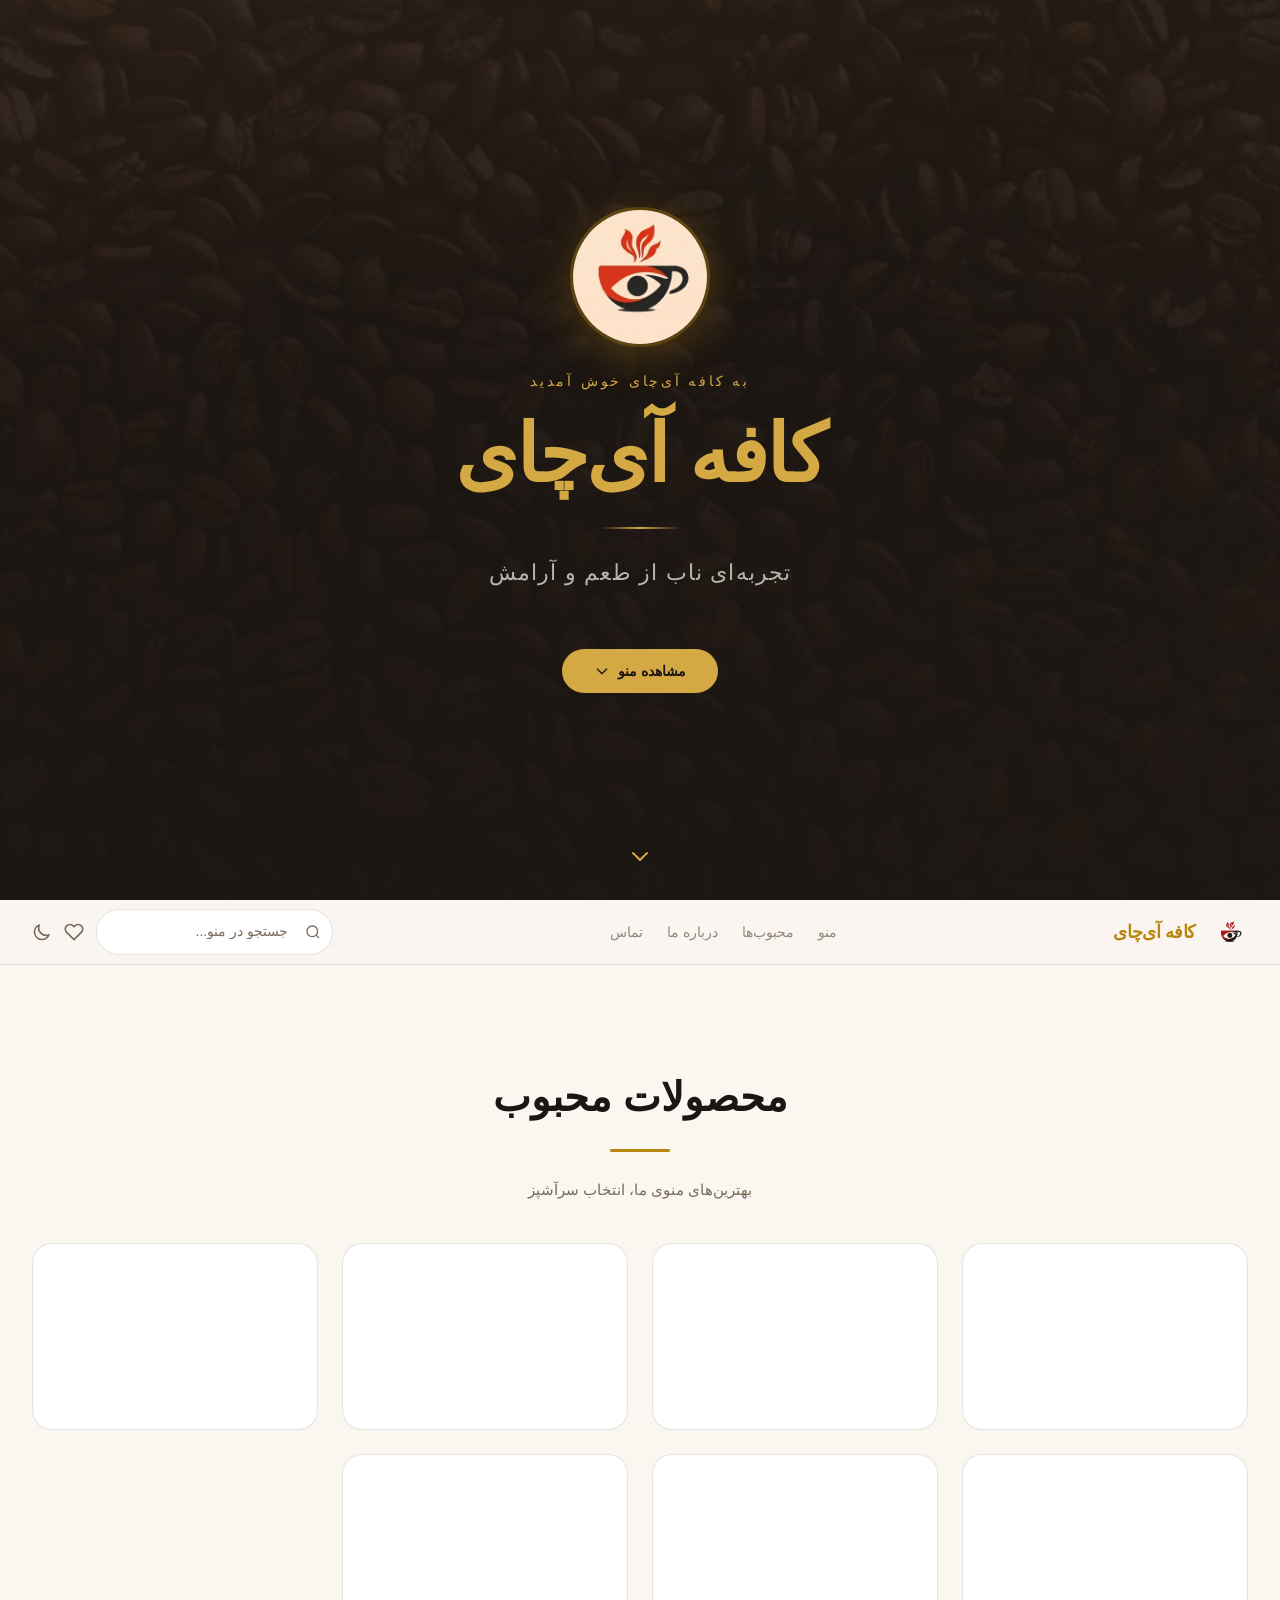
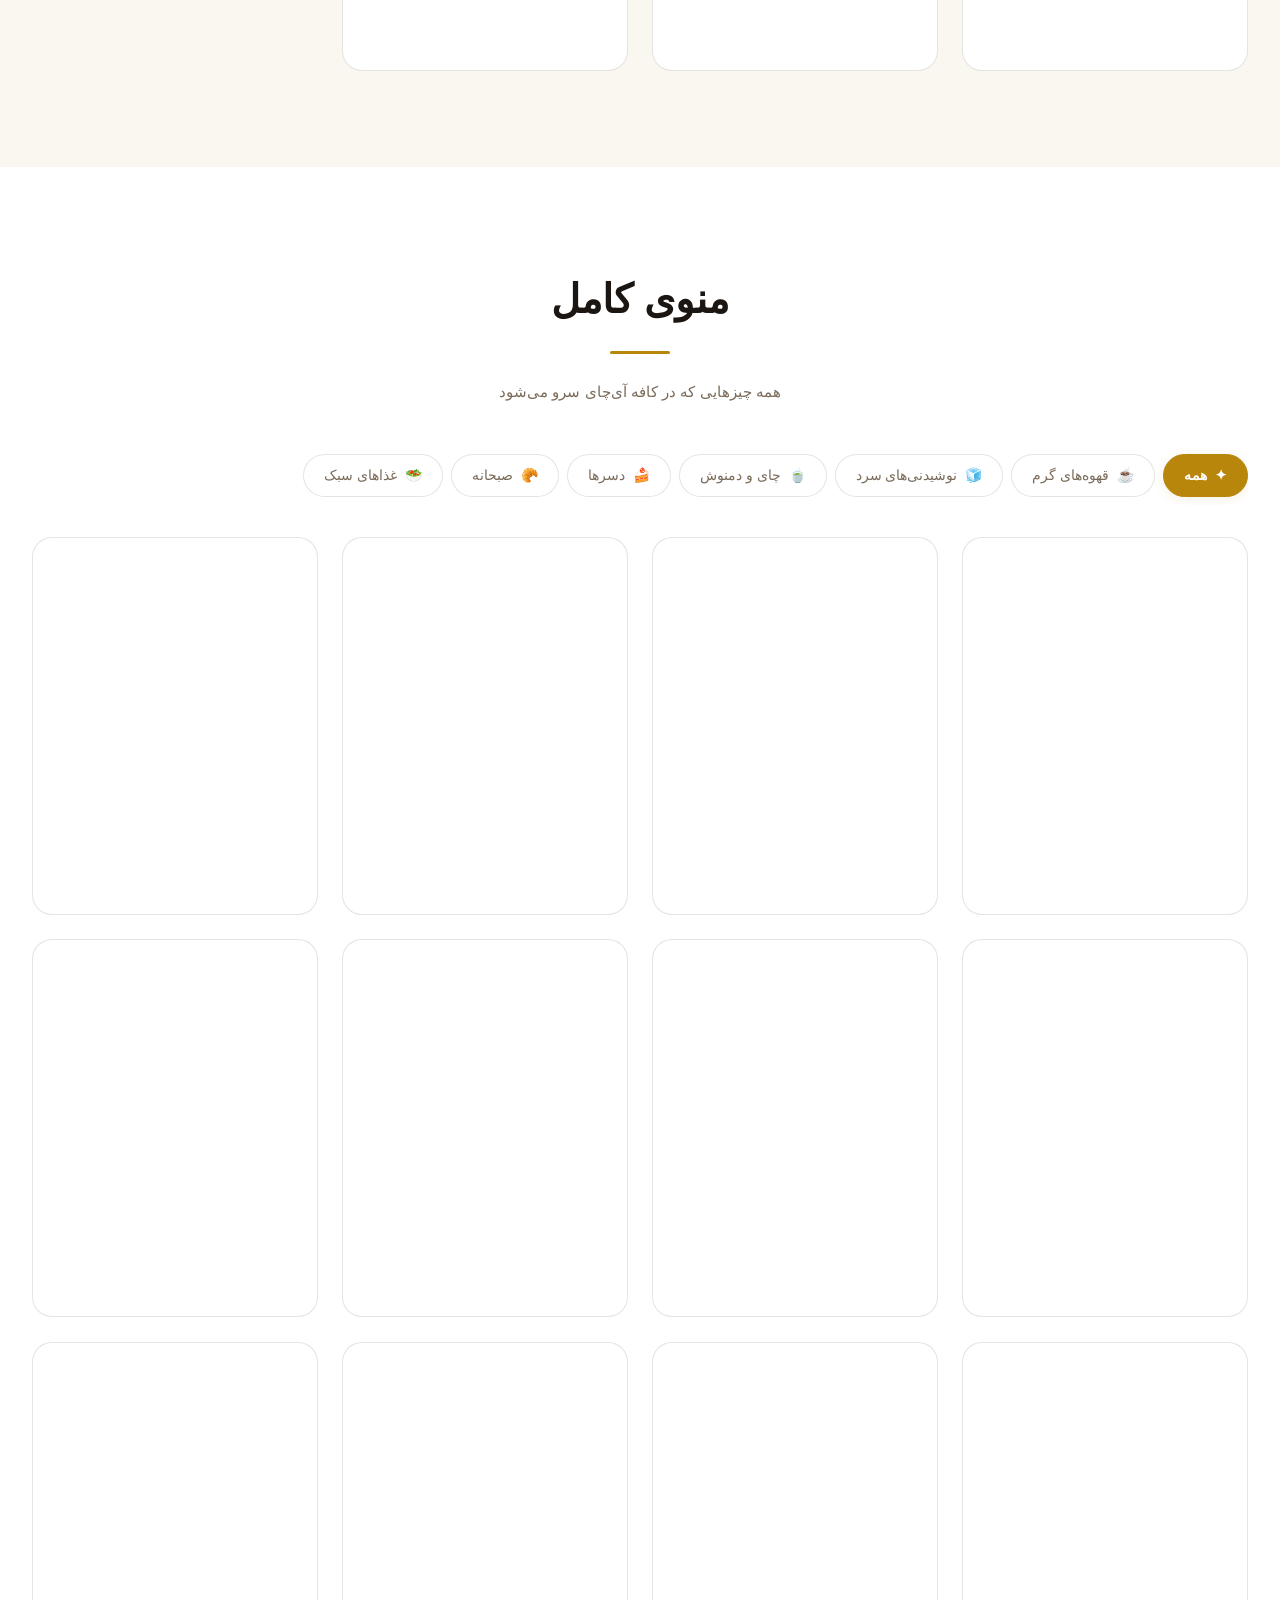
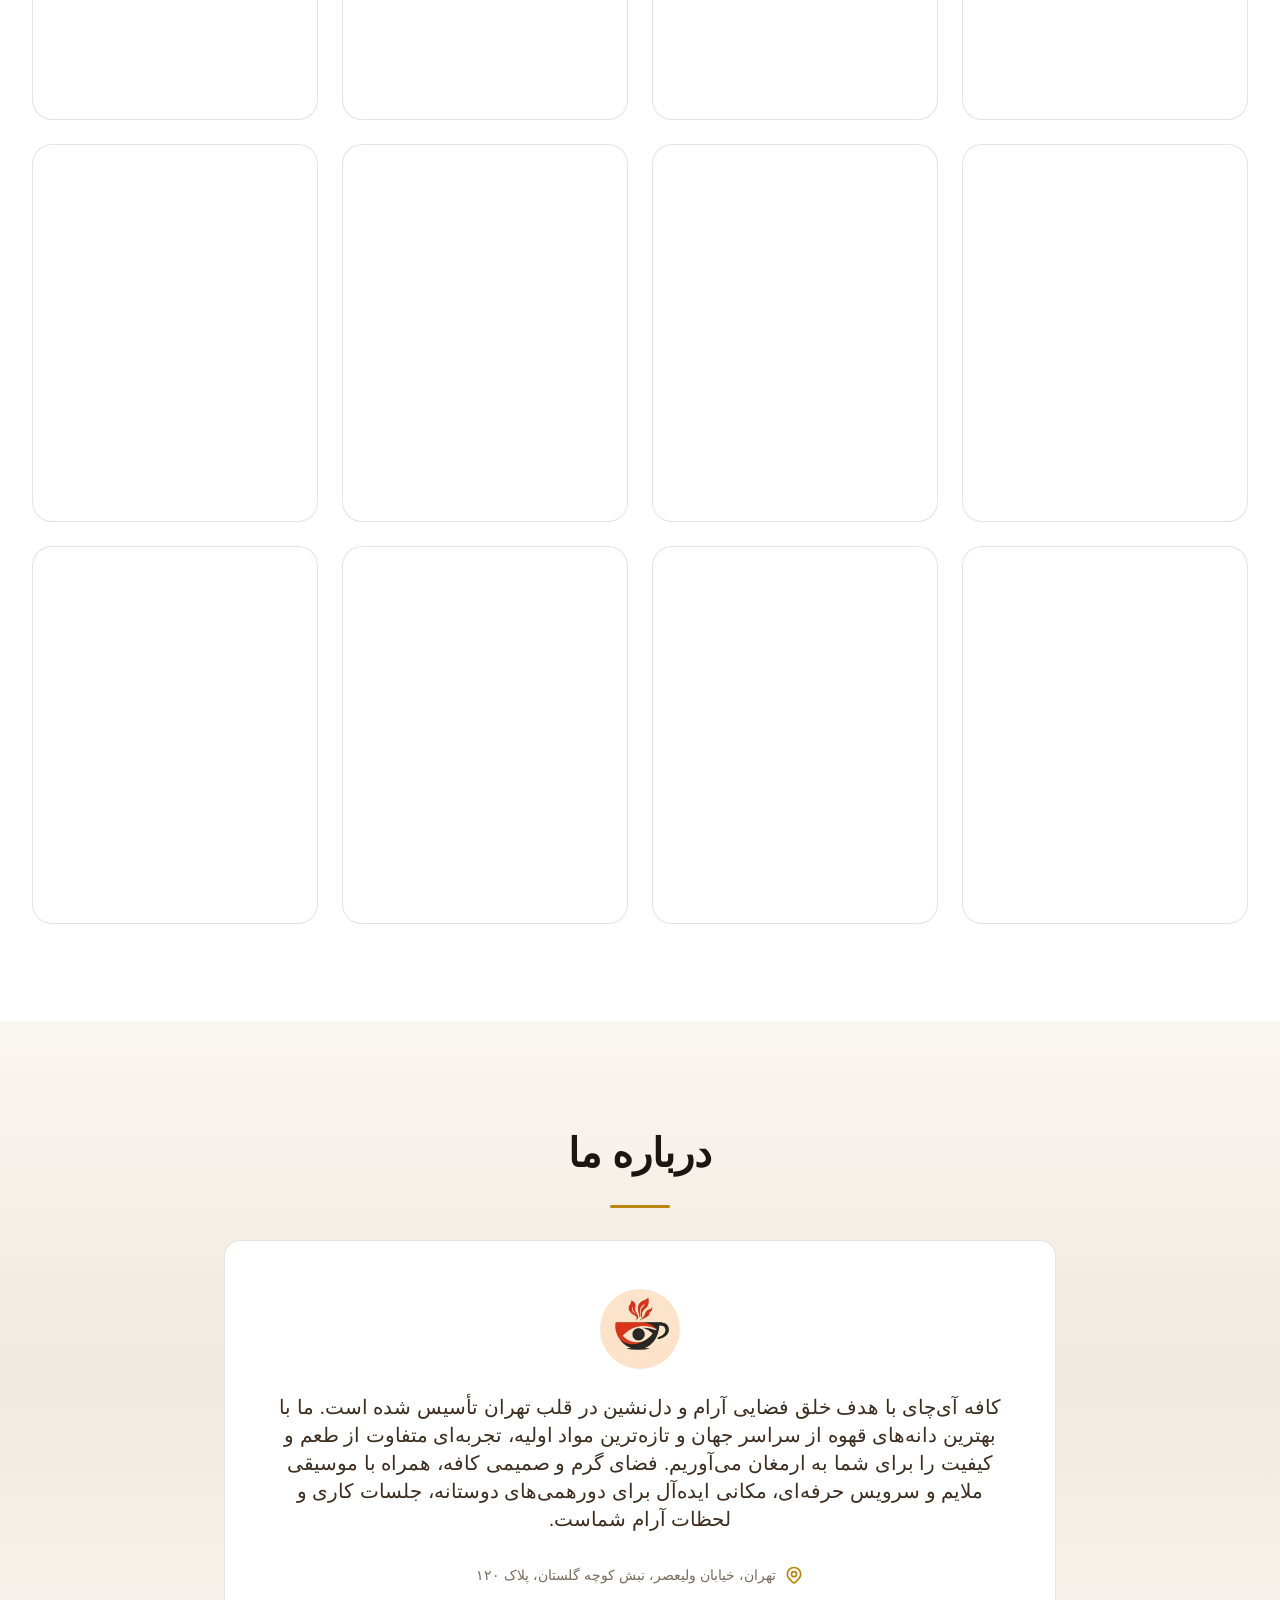
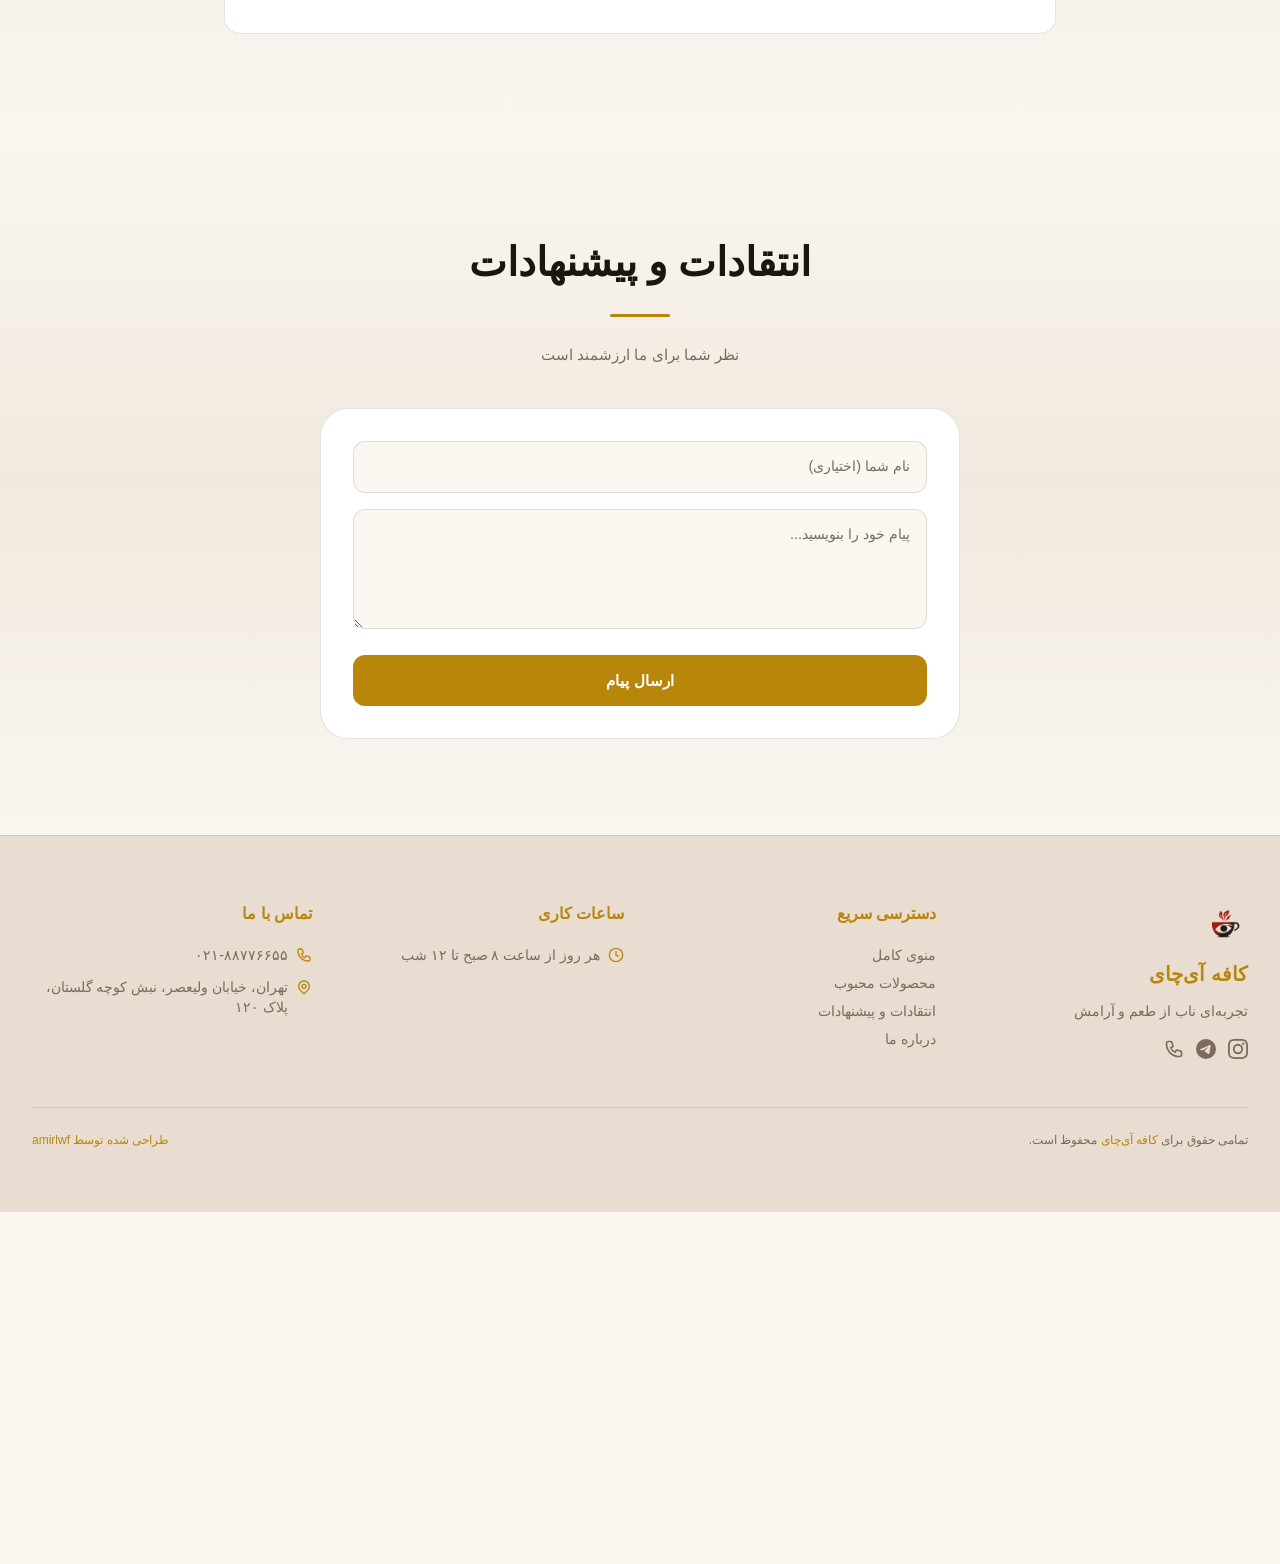
==== commit 0a523c21: "ویژگی: انتخاب ۱/۲ ستون بودن گرید محصولات موبایل از پنل ادمین + سئوی کامل - فیلد mobile_grid_cols در " ====
--- a/index.html
+++ b/index.html
@@ -3,18 +3,74 @@
 <head>
 <meta charset="UTF-8">
 <meta name="viewport" content="width=device-width, initial-scale=1.0">
-<title>کافه آی‌چای — منوی دیجیتال</title>
-<meta name="description" content="منوی دیجیتال کافه آی‌چای — تجربه‌ای ناب از طعم و آرامش">
+<title>کافه آی‌چای — منوی آنلاین قهوه، چای و دسر | تهران</title>
+<meta name="description" content="منوی آنلاین کافه آی‌چای در تهران: قهوه‌های گرم و سرد، چای و دمنوش، دسر و صبحانه با قیمت به‌روز. آدرس، ساعات کاری و تماس با کافه آی‌چای">
+<link rel="canonical" href="https://menu.ichaicafe.ir/">
+<meta name="robots" content="index, follow, max-image-preview:large">
+<meta name="theme-color" content="#1c1612">
+<!-- Open Graph -->
+<meta property="og:type" content="website">
+<meta property="og:site_name" content="کافه آی‌چای">
+<meta property="og:locale" content="fa_IR">
+<meta property="og:title" content="کافه آی‌چای — منوی آنلاین قهوه، چای و دسر | تهران">
+<meta property="og:description" content="منوی آنلاین کافه آی‌چای در تهران: قهوه‌های گرم و سرد، چای و دمنوش، دسر و صبحانه با قیمت به‌روز">
+<meta property="og:url" content="https://menu.ichaicafe.ir/">
+<meta property="og:image" content="https://menu.ichaicafe.ir/img/og-image.jpg">
+<meta property="og:image:width" content="1200">
+<meta property="og:image:height" content="630">
+<meta property="og:image:alt" content="کافه آی‌چای">
+<!-- Twitter / X -->
+<meta name="twitter:card" content="summary_large_image">
+<meta name="twitter:title" content="کافه آی‌چای — منوی آنلاین قهوه، چای و دسر | تهران">
+<meta name="twitter:description" content="منوی آنلاین کافه آی‌چای در تهران: قهوه‌های گرم و سرد، چای و دمنوش، دسر و صبحانه با قیمت به‌روز">
+<meta name="twitter:image" content="https://menu.ichaicafe.ir/img/og-image.jpg">
+<!-- Structured data: CafeOrCoffeeShop (hydrated from admin data by app.js) -->
+<script type="application/ld+json" id="ldjson-cafe">
+{
+  "@context": "https://schema.org",
+  "@type": "CafeOrCoffeeShop",
+  "name": "کافه آی‌چای",
+  "description": "کافه آی‌چای با هدف خلق فضایی آرام و دل‌نشین در قلب تهران تأسیس شده است. ما با بهترین دانه‌های قهوه از سراسر جهان و تازه‌ترین مواد اولیه، تجربه‌ای متفاوت از طعم و کیفیت را برای شما به ارمغان می‌آوریم.",
+  "slogan": "تجربه‌ای ناب از طعم و آرامش",
+  "url": "https://menu.ichaicafe.ir/",
+  "image": "https://menu.ichaicafe.ir/img/og-image.jpg",
+  "logo": "https://menu.ichaicafe.ir/img/logo-128.webp",
+  "telephone": "+982188776655",
+  "priceRange": "IRR",
+  "currenciesAccepted": "IRR",
+  "servesCuisine": ["Coffee", "Desserts", "Breakfast"],
+  "address": {
+    "@type": "PostalAddress",
+    "streetAddress": "خیابان ولیعصر، نبش کوچه گلستان، پلاک ۱۲۰",
+    "addressLocality": "تهران",
+    "addressCountry": "IR"
+  },
+  "openingHoursSpecification": [{
+    "@type": "OpeningHoursSpecification",
+    "dayOfWeek": ["Monday","Tuesday","Wednesday","Thursday","Friday","Saturday","Sunday"],
+    "opens": "08:00",
+    "closes": "23:59"
+  }],
+  "sameAs": [
+    "https://instagram.com/aichai_cafe",
+    "https://t.me/aichai_cafe"
+  ],
+  "hasMenu": {
+    "@type": "Menu",
+    "name": "منوی کافه آی‌چای"
+  }
+}
+</script>
 <link rel="icon" type="image/webp" href="img/logo-128.webp">
 <style>
-@font-face{font-family:'Vazirmatn';src:url('fonts/subset/Vazirmatn-Regular-sub.woff2') format('woff2');font-weight:400;font-style:normal;font-display:swap;}
-@font-face{font-family:'Vazirmatn';src:url('fonts/subset/Vazirmatn-Medium-sub.woff2') format('woff2');font-weight:500;font-style:normal;font-display:swap;}
-@font-face{font-family:'Vazirmatn';src:url('fonts/subset/Vazirmatn-Bold-sub.woff2') format('woff2');font-weight:700;font-style:normal;font-display:swap;}
-@font-face{font-family:'Vazirmatn';src:url('fonts/subset/Vazirmatn-ExtraBold-sub.woff2') format('woff2');font-weight:800;font-style:normal;font-display:swap;}
-@font-face{font-family:'Vazirmatn';src:url('fonts/subset/Vazirmatn-Black-sub.woff2') format('woff2');font-weight:900;font-style:normal;font-display:swap;}
+@font-face{font-family:'Vazirmatn';src:url('subset/Vazirmatn-Regular-sub.woff2') format('woff2');font-weight:400;font-style:normal;font-display:swap;}
+@font-face{font-family:'Vazirmatn';src:url('subset/Vazirmatn-Medium-sub.woff2') format('woff2');font-weight:500;font-style:normal;font-display:swap;}
+@font-face{font-family:'Vazirmatn';src:url('subset/Vazirmatn-Bold-sub.woff2') format('woff2');font-weight:700;font-style:normal;font-display:swap;}
+@font-face{font-family:'Vazirmatn';src:url('subset/Vazirmatn-ExtraBold-sub.woff2') format('woff2');font-weight:800;font-style:normal;font-display:swap;}
+@font-face{font-family:'Vazirmatn';src:url('subset/Vazirmatn-Black-sub.woff2') format('woff2');font-weight:900;font-style:normal;font-display:swap;}
 </style>
 <style>*,::before,::after{--tw-border-spacing-x:0;--tw-border-spacing-y:0;--tw-translate-x:0;--tw-translate-y:0;--tw-rotate:0;--tw-skew-x:0;--tw-skew-y:0;--tw-scale-x:1;--tw-scale-y:1;--tw-pan-x:;--tw-pan-y:;--tw-pinch-zoom:;--tw-scroll-snap-strictness:proximity;--tw-gradient-from-position:;--tw-gradient-via-position:;--tw-gradient-to-position:;--tw-ordinal:;--tw-slashed-zero:;--tw-numeric-figure:;--tw-numeric-spacing:;--tw-numeric-fraction:;--tw-ring-inset:;--tw-ring-offset-width:0px;--tw-ring-offset-color:#fff;--tw-ring-color:rgb(59 130 246 / 0.5);--tw-ring-offset-shadow:0 0 #0000;--tw-ring-shadow:0 0 #0000;--tw-shadow:0 0 #0000;--tw-shadow-colored:0 0 #0000;--tw-blur:;--tw-brightness:;--tw-contrast:;--tw-grayscale:;--tw-hue-rotate:;--tw-invert:;--tw-saturate:;--tw-sepia:;--tw-drop-shadow:;--tw-backdrop-blur:;--tw-backdrop-brightness:;--tw-backdrop-contrast:;--tw-backdrop-grayscale:;--tw-backdrop-hue-rotate:;--tw-backdrop-invert:;--tw-backdrop-opacity:;--tw-backdrop-saturate:;--tw-backdrop-sepia:;--tw-contain-size:;--tw-contain-layout:;--tw-contain-paint:;--tw-contain-style:;}::backdrop{--tw-border-spacing-x:0;--tw-border-spacing-y:0;--tw-translate-x:0;--tw-translate-y:0;--tw-rotate:0;--tw-skew-x:0;--tw-skew-y:0;--tw-scale-x:1;--tw-scale-y:1;--tw-pan-x:;--tw-pan-y:;--tw-pinch-zoom:;--tw-scroll-snap-strictness:proximity;--tw-gradient-from-position:;--tw-gradient-via-position:;--tw-gradient-to-position:;--tw-ordinal:;--tw-slashed-zero:;--tw-numeric-figure:;--tw-numeric-spacing:;--tw-numeric-fraction:;--tw-ring-inset:;--tw-ring-offset-width:0px;--tw-ring-offset-color:#fff;--tw-ring-color:rgb(59 130 246 / 0.5);--tw-ring-offset-shadow:0 0 #0000;--tw-ring-shadow:0 0 #0000;--tw-shadow:0 0 #0000;--tw-shadow-colored:0 0 #0000;--tw-blur:;--tw-brightness:;--tw-contrast:;--tw-grayscale:;--tw-hue-rotate:;--tw-invert:;--tw-saturate:;--tw-sepia:;--tw-drop-shadow:;--tw-backdrop-blur:;--tw-backdrop-brightness:;--tw-backdrop-contrast:;--tw-backdrop-grayscale:;--tw-backdrop-hue-rotate:;--tw-backdrop-invert:;--tw-backdrop-opacity:;--tw-backdrop-saturate:;--tw-backdrop-sepia:;--tw-contain-size:;--tw-contain-layout:;--tw-contain-paint:;--tw-contain-style:;}*,::before,::after{box-sizing:border-box;border-width:0;border-style:solid;border-color:#e5e7eb;}::before,::after{--tw-content:'';}html,:host{line-height:1.5;-webkit-text-size-adjust:100%;-moz-tab-size:4;-o-tab-size:4;tab-size:4;font-family:ui-sans-serif,system-ui,sans-serif,"Apple Color Emoji","Segoe UI Emoji","Segoe UI Symbol","Noto Color Emoji";font-feature-settings:normal;font-variation-settings:normal;-webkit-tap-highlight-color:transparent;}body{margin:0;line-height:inherit;}hr{height:0;color:inherit;border-top-width:1px;}abbr:where([title]){-webkit-text-decoration:underline dotted;text-decoration:underline dotted;}h1,h2,h3,h4,h5,h6{font-size:inherit;font-weight:inherit;}a{color:inherit;text-decoration:inherit;}b,strong{font-weight:bolder;}code,kbd,samp,pre{font-family:ui-monospace,SFMono-Regular,Menlo,Monaco,Consolas,"Liberation Mono","Courier New",monospace;font-feature-settings:normal;font-variation-settings:normal;font-size:1em;}small{font-size:80%;}sub,sup{font-size:75%;line-height:0;position:relative;vertical-align:baseline;}sub{bottom:-0.25em;}sup{top:-0.5em;}table{text-indent:0;border-color:inherit;border-collapse:collapse;}button,input,optgroup,select,textarea{font-family:inherit;font-feature-settings:inherit;font-variation-settings:inherit;font-size:100%;font-weight:inherit;line-height:inherit;letter-spacing:inherit;color:inherit;margin:0;padding:0;}button,select{text-transform:none;}button,input:where([type='button']),input:where([type='reset']),input:where([type='submit']){-webkit-appearance:button;background-color:transparent;background-image:none;}:-moz-focusring{outline:auto;}:-moz-ui-invalid{box-shadow:none;}progress{vertical-align:baseline;}::-webkit-inner-spin-button,::-webkit-outer-spin-button{height:auto;}[type='search']{-webkit-appearance:textfield;outline-offset:-2px;}::-webkit-search-decoration{-webkit-appearance:none;}::-webkit-file-upload-button{-webkit-appearance:button;font:inherit;}summary{display:list-item;}blockquote,dl,dd,h1,h2,h3,h4,h5,h6,hr,figure,p,pre{margin:0;}fieldset{margin:0;padding:0;}legend{padding:0;}ol,ul,menu{list-style:none;margin:0;padding:0;}dialog{padding:0;}textarea{resize:vertical;}input::-moz-placeholder,textarea::-moz-placeholder{opacity:1;color:#9ca3af;}input::placeholder,textarea::placeholder{opacity:1;color:#9ca3af;}button,[role="button"]{cursor:pointer;}:disabled{cursor:default;}img,svg,video,canvas,audio,iframe,embed,object{display:block;vertical-align:middle;}img,video{max-width:100%;height:auto;}[hidden]:where(:not([hidden="until-found"])){display:none;}.pointer-events-none{pointer-events:none;}.visible{visibility:visible;}.fixed{position:fixed;}.absolute{position:absolute;}.relative{position:relative;}.inset-0{inset:0px;}.-left-2{left:-0.5rem;}.-top-2{top:-0.5rem;}.right-3{right:0.75rem;}.top-1{top:0.25rem;}.top-1\/2{top:50%;}.z-\[150\]{z-index:150;}.mx-auto{margin-left:auto;margin-right:auto;}.mb-1{margin-bottom:0.25rem;}.mb-12{margin-bottom:3rem;}.mb-2{margin-bottom:0.5rem;}.mb-3{margin-bottom:0.75rem;}.mb-4{margin-bottom:1rem;}.mb-6{margin-bottom:1.5rem;}.mb-8{margin-bottom:2rem;}.me-1{margin-inline-end:0.25rem;}.mt-0{margin-top:0px;}.mt-0\.5{margin-top:0.125rem;}.mt-1{margin-top:0.25rem;}.mt-2{margin-top:0.5rem;}.mt-3{margin-top:0.75rem;}.mt-4{margin-top:1rem;}.mt-6{margin-top:1.5rem;}.mt-8{margin-top:2rem;}.block{display:block;}.flex{display:flex;}.inline-flex{display:inline-flex;}.table{display:table;}.grid{display:grid;}.hidden{display:none;}.h-16{height:4rem;}.h-3{height:0.75rem;}.h-4{height:1rem;}.h-5{height:1.25rem;}.h-6{height:1.5rem;}.h-8{height:2rem;}.w-1{width:0.25rem;}.w-1\/2{width:50%;}.w-16{width:4rem;}.w-2{width:0.5rem;}.w-2\/3{width:66.666667%;}.w-4{width:1rem;}.w-5{width:1.25rem;}.w-6{width:1.5rem;}.w-8{width:2rem;}.w-full{width:100%;}.max-w-4xl{max-width:56rem;}.max-w-7xl{max-width:80rem;}.max-w-\[200px\]{max-width:200px;}.flex-1{flex:1 1 0%;}.flex-shrink-0{flex-shrink:0;}.-translate-x-full{--tw-translate-x:-100%;transform:translate(var(--tw-translate-x),var(--tw-translate-y)) rotate(var(--tw-rotate)) skewX(var(--tw-skew-x)) skewY(var(--tw-skew-y)) scaleX(var(--tw-scale-x)) scaleY(var(--tw-scale-y));}.-translate-y-1{--tw-translate-y:-0.25rem;transform:translate(var(--tw-translate-x),var(--tw-translate-y)) rotate(var(--tw-rotate)) skewX(var(--tw-skew-x)) skewY(var(--tw-skew-y)) scaleX(var(--tw-scale-x)) scaleY(var(--tw-scale-y));}.-translate-y-1\/2{--tw-translate-y:-50%;transform:translate(var(--tw-translate-x),var(--tw-translate-y)) rotate(var(--tw-rotate)) skewX(var(--tw-skew-x)) skewY(var(--tw-skew-y)) scaleX(var(--tw-scale-x)) scaleY(var(--tw-scale-y));}.-translate-y-2{--tw-translate-y:-0.5rem;transform:translate(var(--tw-translate-x),var(--tw-translate-y)) rotate(var(--tw-rotate)) skewX(var(--tw-skew-x)) skewY(var(--tw-skew-y)) scaleX(var(--tw-scale-x)) scaleY(var(--tw-scale-y));}.translate-x-0{--tw-translate-x:0px;transform:translate(var(--tw-translate-x),var(--tw-translate-y)) rotate(var(--tw-rotate)) skewX(var(--tw-skew-x)) skewY(var(--tw-skew-y)) scaleX(var(--tw-scale-x)) scaleY(var(--tw-scale-y));}.translate-y-0{--tw-translate-y:0px;transform:translate(var(--tw-translate-x),var(--tw-translate-y)) rotate(var(--tw-rotate)) skewX(var(--tw-skew-x)) skewY(var(--tw-skew-y)) scaleX(var(--tw-scale-x)) scaleY(var(--tw-scale-y));}.translate-y-4{--tw-translate-y:1rem;transform:translate(var(--tw-translate-x),var(--tw-translate-y)) rotate(var(--tw-rotate)) skewX(var(--tw-skew-x)) skewY(var(--tw-skew-y)) scaleX(var(--tw-scale-x)) scaleY(var(--tw-scale-y));}.transform{transform:translate(var(--tw-translate-x),var(--tw-translate-y)) rotate(var(--tw-rotate)) skewX(var(--tw-skew-x)) skewY(var(--tw-skew-y)) scaleX(var(--tw-scale-x)) scaleY(var(--tw-scale-y));}.cursor-pointer{cursor:pointer;}.resize{resize:both;}.grid-cols-1{grid-template-columns:repeat(1,minmax(0,1fr));}.grid-cols-2{grid-template-columns:repeat(2,minmax(0,1fr));}.flex-col{flex-direction:column;}.items-start{align-items:flex-start;}.items-center{align-items:center;}.justify-center{justify-content:center;}.justify-between{justify-content:space-between;}.gap-1{gap:0.25rem;}.gap-2{gap:0.5rem;}.gap-3{gap:0.75rem;}.gap-4{gap:1rem;}.gap-6{gap:1.5rem;}.gap-8{gap:2rem;}.space-y-2>:not([hidden]) ~:not([hidden]){--tw-space-y-reverse:0;margin-top:calc(0.5rem * calc(1 - var(--tw-space-y-reverse)));margin-bottom:calc(0.5rem * var(--tw-space-y-reverse));}.space-y-3>:not([hidden]) ~:not([hidden]){--tw-space-y-reverse:0;margin-top:calc(0.75rem * calc(1 - var(--tw-space-y-reverse)));margin-bottom:calc(0.75rem * var(--tw-space-y-reverse));}.overflow-x-auto{overflow-x:auto;}.truncate{overflow:hidden;text-overflow:ellipsis;white-space:nowrap;}.whitespace-nowrap{white-space:nowrap;}.rounded{border-radius:0.25rem;}.rounded-2xl{border-radius:1rem;}.rounded-full{border-radius:9999px;}.border-t{border-top-width:1px;}.bg-black{--tw-bg-opacity:1;background-color:rgb(0 0 0 / var(--tw-bg-opacity,1));}.bg-black\/30{background-color:rgb(0 0 0 / 0.3);}.bg-red-500{--tw-bg-opacity:1;background-color:rgb(239 68 68 / var(--tw-bg-opacity,1));}.p-4{padding:1rem;}.p-8{padding:2rem;}.px-4{padding-left:1rem;padding-right:1rem;}.px-6{padding-left:1.5rem;padding-right:1.5rem;}.px-8{padding-left:2rem;padding-right:2rem;}.py-12{padding-top:3rem;padding-bottom:3rem;}.py-16{padding-top:4rem;padding-bottom:4rem;}.py-2{padding-top:0.5rem;padding-bottom:0.5rem;}.py-3{padding-top:0.75rem;padding-bottom:0.75rem;}.pb-4{padding-bottom:1rem;}.pt-3{padding-top:0.75rem;}.pt-6{padding-top:1.5rem;}.text-center{text-align:center;}.text-right{text-align:right;}.font-cafe{font-family:Vazirmatn,Tahoma,sans-serif;}.font-fa{font-family:Vazirmatn,Tahoma,sans-serif;}.text-2xl{font-size:1.5rem;line-height:2rem;}.text-lg{font-size:1.125rem;line-height:1.75rem;}.text-sm{font-size:0.875rem;line-height:1.25rem;}.text-xl{font-size:1.25rem;line-height:1.75rem;}.text-xs{font-size:0.75rem;line-height:1rem;}.font-black{font-weight:900;}.font-bold{font-weight:700;}.font-light{font-weight:300;}.font-medium{font-weight:500;}.leading-relaxed{line-height:1.625;}.tracking-tight{letter-spacing:-0.025em;}.tracking-widest{letter-spacing:0.1em;}.text-white{--tw-text-opacity:1;color:rgb(255 255 255 / var(--tw-text-opacity,1));}.opacity-0{opacity:0;}.opacity-100{opacity:1;}.filter{filter:var(--tw-blur) var(--tw-brightness) var(--tw-contrast) var(--tw-grayscale) var(--tw-hue-rotate) var(--tw-invert) var(--tw-saturate) var(--tw-sepia) var(--tw-drop-shadow);}.transition{transition-property:color,background-color,border-color,text-decoration-color,fill,stroke,opacity,box-shadow,transform,filter,-webkit-backdrop-filter;transition-property:color,background-color,border-color,text-decoration-color,fill,stroke,opacity,box-shadow,transform,filter,backdrop-filter;transition-property:color,background-color,border-color,text-decoration-color,fill,stroke,opacity,box-shadow,transform,filter,backdrop-filter,-webkit-backdrop-filter;transition-timing-function:cubic-bezier(0.4,0,0.2,1);transition-duration:150ms;}.transition-all{transition-property:all;transition-timing-function:cubic-bezier(0.4,0,0.2,1);transition-duration:150ms;}.transition-opacity{transition-property:opacity;transition-timing-function:cubic-bezier(0.4,0,0.2,1);transition-duration:150ms;}.duration-150{transition-duration:150ms;}.duration-200{transition-duration:200ms;}.duration-300{transition-duration:300ms;}.ease-in{transition-timing-function:cubic-bezier(0.4,0,1,1);}.ease-in-out{transition-timing-function:cubic-bezier(0.4,0,0.2,1);}.ease-out{transition-timing-function:cubic-bezier(0,0,0.2,1);}.hover\:opacity-100:hover{opacity:1;}.hover\:shadow-lg:hover{--tw-shadow:0 10px 15px -3px rgb(0 0 0 / 0.1),0 4px 6px -4px rgb(0 0 0 / 0.1);--tw-shadow-colored:0 10px 15px -3px var(--tw-shadow-color),0 4px 6px -4px var(--tw-shadow-color);box-shadow:var(--tw-ring-offset-shadow,0 0 #0000),var(--tw-ring-shadow,0 0 #0000),var(--tw-shadow);}@media (min-width:640px){.sm\:block{display:block;}.sm\:grid-cols-2{grid-template-columns:repeat(2,minmax(0,1fr));}.sm\:flex-row{flex-direction:row;}.sm\:p-12{padding:3rem;}.sm\:px-6{padding-left:1.5rem;padding-right:1.5rem;}.sm\:py-16{padding-top:4rem;padding-bottom:4rem;}.sm\:py-24{padding-top:6rem;padding-bottom:6rem;}.sm\:text-xl{font-size:1.25rem;line-height:1.75rem;}}@media (min-width:768px){.md\:flex{display:flex;}.md\:hidden{display:none;}}@media (min-width:1024px){.lg\:grid-cols-3{grid-template-columns:repeat(3,minmax(0,1fr));}.lg\:grid-cols-4{grid-template-columns:repeat(4,minmax(0,1fr));}.lg\:px-8{padding-left:2rem;padding-right:2rem;}}</style>
-<style>:root{--cafe-black:#1c1612;--cafe-darker:#2a2018;--cafe-dark:#faf6f0;--cafe-brown:#e8ddd0;--cafe-brown-light:#d4c4b0;--cafe-gold:#b8860b;--cafe-gold-light:#d4a843;--cafe-gold-glow:rgba(184,134,11,0.12);--cafe-yellow:#e8c547;--cafe-cream:#f0e9df;--cafe-white:#faf6f0;--cafe-text:#3d2e1f;--cafe-text-muted:#7a6b5a;--cafe-border:rgba(45,33,23,0.12);--cafe-bg:#faf6f0;--cafe-card-bg:#ffffff;--cafe-footer-bg:#e8ddd0;--cafe-navbar-bg:rgba(250,246,240,0.9);--font-fa:"Vazirmatn","Tahoma",sans-serif;--radius-sm:8px;--radius-md:12px;--radius-lg:20px;--radius-xl:28px;--shadow-card:0 2px 16px rgba(45,33,23,0.08);--shadow-card-hover:0 8px 32px rgba(45,33,23,0.15),0 0 16px var(--cafe-gold-glow);--transition-fast:0.2s cubic-bezier(0.4,0,0.2,1);--transition-smooth:0.4s cubic-bezier(0.4,0,0.2,1);--transition-spring:0.5s cubic-bezier(0.34,1.56,0.64,1);}.dark-mode{--cafe-black:#f0ebe2;--cafe-darker:#1a1410;--cafe-dark:#241c14;--cafe-brown:#2d2318;--cafe-brown-light:#3d3025;--cafe-text:#f0ebe2;--cafe-text-muted:#a89880;--cafe-border:rgba(184,134,11,0.15);--cafe-bg:#1a1410;--cafe-card-bg:#241c14;--cafe-footer-bg:#1a1410;--cafe-navbar-bg:rgba(26,20,16,0.92);--shadow-card:0 2px 16px rgba(0,0,0,0.25);--shadow-card-hover:0 8px 32px rgba(0,0,0,0.35),0 0 16px var(--cafe-gold-glow);}.dark-mode .section-title{color:var(--cafe-black);}.dark-mode .about-section{background:linear-gradient(180deg,var(--cafe-bg) 0%,#1e1812 50%,var(--cafe-bg) 100%);}.dark-mode .site-footer{border-top-color:rgba(184,134,11,0.12);}.dark-mode .menu-card:hover{border-color:rgba(184,134,11,0.3);}.dark-mode .navbar.scrolled{box-shadow:0 2px 20px rgba(0,0,0,0.3);}*,*::before,*::after{box-sizing:border-box;margin:0;padding:0;}html{scroll-behavior:smooth;-webkit-text-size-adjust:100%;}body{font-family:var(--font-fa);background-color:var(--cafe-bg);color:var(--cafe-text);line-height:1.8;direction:rtl;overflow-x:hidden;-webkit-font-smoothing:antialiased;-moz-osx-font-smoothing:grayscale;}::selection{background:var(--cafe-gold);color:#fff;}::-webkit-scrollbar{width:8px;}::-webkit-scrollbar-track{background:var(--cafe-bg);}::-webkit-scrollbar-thumb{background:var(--cafe-brown-light);border-radius:4px;}::-webkit-scrollbar-thumb:hover{background:var(--cafe-gold);}.hero{position:relative;min-height:100vh;display:flex;align-items:center;justify-content:center;text-align:center;overflow:hidden;background:linear-gradient(135deg,#2a2018 0%,#1c1612 50%,#3d2e1f 100%);}.hero-bg{position:absolute;inset:0;background:url("img/hero-bg.webp") center/cover no-repeat;transform:scale(1.05);transition:transform 8s ease-out;opacity:0.3;}.hero:hover .hero-bg{transform:scale(1);}.hero-overlay{position:absolute;inset:0;background:linear-gradient( 180deg,rgba(42,32,24,0.6) 0%,rgba(28,22,18,0.8) 40%,rgba(28,22,18,0.95) 100% );}.hero-content{position:relative;z-index:2;padding:2rem;max-width:700px;opacity:1;transform:none;}.hero-content.hero-in-start{opacity:0;transform:translateY(28px) scale(0.98);will-change:opacity,transform;}.hero-content.hero-in-end{opacity:1;transform:none;transition:opacity 0.7s cubic-bezier(0.22,1,0.36,1),transform 0.7s cubic-bezier(0.22,1,0.36,1);will-change:auto;}@media (prefers-reduced-motion:reduce){.hero-content.hero-in-start,.hero-content.hero-in-end{opacity:1;transform:none;transition:none;}}.hero-logo{width:140px;height:140px;margin:0 auto 1.5rem;border-radius:50%;object-fit:cover;box-shadow:0 8px 40px rgba(184,134,11,0.3);border:3px solid rgba(184,134,11,0.4);}.hero-title{font-size:clamp(2.5rem,8vw,5rem);font-weight:900;color:#faf6f0;letter-spacing:-0.02em;line-height:1.2;margin-bottom:0.5rem;}.hero-title .gold{color:var(--cafe-gold-light);display:inline-block;}.hero-tagline{font-size:clamp(1rem,3vw,1.4rem);color:rgba(250,246,240,0.7);font-weight:400;margin-bottom:2rem;letter-spacing:0.05em;}.hero-divider{width:80px;height:2px;background:linear-gradient(90deg,transparent,var(--cafe-gold-light),transparent);margin:1.5rem auto;}.scroll-indicator{position:absolute;bottom:2rem;left:50%;transform:translateX(-50%);z-index:2;animation:scrollBounce 2s ease-in-out infinite;}@keyframes scrollBounce{0%,100%{transform:translateX(-50%) translateY(0);opacity:0.6;}50%{transform:translateX(-50%) translateY(8px);opacity:1;}}.navbar{position:sticky;top:0;z-index:100;backdrop-filter:blur(10px);-webkit-backdrop-filter:blur(10px);background:var(--cafe-navbar-bg);border-bottom:1px solid var(--cafe-border);transition:var(--transition-fast);}.navbar.scrolled{box-shadow:0 2px 20px rgba(45,33,23,0.1);background:var(--cafe-bg);backdrop-filter:none;-webkit-backdrop-filter:none;}.navbar-logo{height:36px;width:auto;margin-left:0.5rem;vertical-align:middle;}.section-title{font-size:clamp(1.5rem,4vw,2.5rem);font-weight:800;color:var(--cafe-black);text-align:center;margin-bottom:0.5rem;}.section-subtitle{text-align:center;color:var(--cafe-text-muted);font-size:0.95rem;margin-bottom:2.5rem;}.gold-line{width:60px;height:3px;background:var(--cafe-gold);border-radius:2px;margin:1rem auto 1.5rem;}.chip-container{display:flex;gap:0.5rem;overflow-x:scroll;-webkit-overflow-scrolling:touch;padding:0.5rem 0;scrollbar-width:none;-ms-overflow-style:none;flex-wrap:nowrap;}.chip-container::-webkit-scrollbar{display:none;}.chip{flex-shrink:0;padding:0.5rem 1.25rem;border-radius:100px;border:1px solid var(--cafe-border);background:var(--cafe-card-bg);color:var(--cafe-text-muted);font-size:0.875rem;font-weight:500;cursor:pointer;transition:var(--transition-fast);white-space:nowrap;user-select:none;}.chip:hover{border-color:var(--cafe-gold);color:var(--cafe-gold);background:rgba(184,134,11,0.06);}.chip.active{background:var(--cafe-gold);color:#fff;border-color:var(--cafe-gold);font-weight:700;box-shadow:0 2px 12px var(--cafe-gold-glow);}.menu-grid{display:grid;grid-template-columns:1fr;gap:1.5rem;}@media (min-width:640px){.menu-grid{grid-template-columns:repeat(2,1fr);}}@media (min-width:1024px){.menu-grid{grid-template-columns:repeat(3,1fr);}}@media (min-width:1280px){.menu-grid{grid-template-columns:repeat(4,1fr);}}.menu-card{background:var(--cafe-card-bg);border:1px solid var(--cafe-border);border-radius:var(--radius-lg);overflow:hidden;transition:transform 0.4s cubic-bezier(0.4,0,0.2,1),border-color 0.4s cubic-bezier(0.4,0,0.2,1),box-shadow 0.4s cubic-bezier(0.4,0,0.2,1);position:relative;content-visibility:auto;contain-intrinsic-size:auto 420px;}.menu-card:hover{transform:translateY(-4px);border-color:rgba(184,134,11,0.25);box-shadow:var(--shadow-card-hover);}.card-image-wrapper{position:relative;aspect-ratio:4 / 3;overflow:hidden;background:var(--cafe-brown);}.card-image{width:100%;height:100%;object-fit:cover;transition:transform 0.6s ease;}.menu-card:hover .card-image{transform:scale(1.06);}.card-body{padding:1rem 1.25rem 1.25rem;}.card-name{font-size:1.05rem;font-weight:700;color:var(--cafe-black);margin-bottom:0.35rem;}.card-desc{font-size:0.8rem;color:var(--cafe-text-muted);line-height:1.7;margin-bottom:0.75rem;display:-webkit-box;-webkit-line-clamp:2;-webkit-box-orient:vertical;overflow:hidden;}.card-footer{display:flex;align-items:center;justify-content:space-between;}.card-price{font-size:1rem;font-weight:800;color:var(--cafe-gold);}.card-price .unit{font-size:0.7rem;font-weight:400;color:var(--cafe-text-muted);margin-right:0.25rem;}.fav-btn{width:36px;height:36px;border-radius:50%;border:1px solid var(--cafe-border);background:var(--cafe-card-bg);color:var(--cafe-text-muted);cursor:pointer;display:flex;align-items:center;justify-content:center;transition:var(--transition-fast);flex-shrink:0;}.fav-btn:hover{border-color:#e74c5a;color:#e74c5a;background:rgba(231,76,90,0.06);}.fav-btn.active{border-color:#e74c5a;color:#e74c5a;background:rgba(231,76,90,0.1);}.fav-btn.active svg{fill:#e74c5a;}@keyframes favPop{0%{transform:scale(1);}50%{transform:scale(1.3);}100%{transform:scale(1);}}.fav-btn.pop{animation:favPop 0.3s ease;}.badge-featured{position:absolute;top:0.75rem;right:0.75rem;background:var(--cafe-gold);color:#fff;font-size:0.65rem;font-weight:800;padding:0.25rem 0.65rem;border-radius:100px;z-index:2;letter-spacing:0.05em;}.skeleton{position:relative;overflow:hidden;background:var(--cafe-brown);border-radius:var(--radius-md);}.skeleton::after{content:"";position:absolute;inset:0;background:linear-gradient( 90deg,transparent 0%,rgba(255,255,255,0.3) 50%,transparent 100% );animation:shimmer 2.2s ease-in-out infinite;}@keyframes shimmer{0%{transform:translateX(100%);}100%{transform:translateX(-100%);}}.empty-state{text-align:center;padding:4rem 2rem;color:var(--cafe-text-muted);}.empty-state svg{opacity:0.3;margin-bottom:1rem;}.about-section{background:linear-gradient(180deg,var(--cafe-bg) 0%,#f0e9df 50%,var(--cafe-bg) 100%);}.site-footer{background:var(--cafe-footer-bg);border-top:1px solid var(--cafe-border);color:var(--cafe-text-muted);}.site-footer h3,.site-footer h4{color:var(--cafe-gold);}.footer-link{color:var(--cafe-text-muted);transition:var(--transition-fast);text-decoration:none;}.footer-link:hover{color:var(--cafe-gold);}.footer-logo{height:48px;width:auto;margin-bottom:0.75rem;}.fade-in{opacity:1;transform:none;}.fade-in.js-anim{opacity:0;transform:translateY(24px);transition:opacity 0.45s cubic-bezier(0.4,0,0.2,1),transform 0.45s cubic-bezier(0.4,0,0.2,1);will-change:opacity,transform;}.fade-in.js-anim.visible{opacity:1;transform:translateY(0);will-change:auto;}@media (prefers-reduced-motion:reduce){.fade-in.js-anim{opacity:1;transform:none;transition:none;}.scroll-indicator,.skeleton::after{animation:none;}html{scroll-behavior:auto;}}.stagger-children .fade-in:nth-child(1){transition-delay:0.05s;}.stagger-children .fade-in:nth-child(2){transition-delay:0.1s;}.stagger-children .fade-in:nth-child(3){transition-delay:0.15s;}.stagger-children .fade-in:nth-child(4){transition-delay:0.2s;}.stagger-children .fade-in:nth-child(5){transition-delay:0.25s;}.stagger-children .fade-in:nth-child(6){transition-delay:0.3s;}.stagger-children .fade-in:nth-child(7){transition-delay:0.35s;}.stagger-children .fade-in:nth-child(8){transition-delay:0.4s;}.search-input{background:var(--cafe-card-bg);border:1px solid var(--cafe-border);border-radius:100px;padding:0.6rem 2.75rem 0.6rem 1rem;color:var(--cafe-text);font-family:var(--font-fa);font-size:0.875rem;width:100%;max-width:320px;transition:var(--transition-fast);outline:none;}.search-input::placeholder{color:var(--cafe-text-muted);}.search-input:focus{border-color:var(--cafe-gold);box-shadow:0 0 0 3px var(--cafe-gold-glow);}[x-cloak]{display:none !important;}.menu-grid>*{transition:opacity 0.3s ease,transform 0.3s ease;}.fav-panel-overlay{position:fixed;inset:0;background:rgba(0,0,0,0.4);backdrop-filter:blur(4px);-webkit-backdrop-filter:blur(4px);z-index:500;}.fav-panel{position:fixed;top:0;left:0;width:100%;max-width:420px;height:100vh;background:var(--cafe-card-bg);z-index:501;display:flex;flex-direction:column;box-shadow:4px 0 24px rgba(0,0,0,0.15);}.fav-panel-header{display:flex;align-items:center;justify-content:space-between;padding:1.25rem 1.5rem;border-bottom:1px solid var(--cafe-border);flex-shrink:0;}.fav-panel-header h3{font-size:1.1rem;font-weight:800;color:var(--cafe-black);}.fav-panel-close{width:36px;height:36px;border-radius:10px;border:1px solid var(--cafe-border);background:transparent;color:var(--cafe-text-muted);cursor:pointer;display:flex;align-items:center;justify-content:center;transition:var(--transition-fast);font-size:1.1rem;}.fav-panel-close:hover{border-color:#e74c5a;color:#e74c5a;}.fav-panel-body{flex:1;overflow-y:auto;padding:1rem 1.5rem;}.fav-panel-item{display:flex;align-items:center;gap:0.75rem;padding:0.75rem 0;border-bottom:1px solid var(--cafe-border);}.fav-panel-item:last-child{border-bottom:none;}.fav-panel-item-img{width:60px;height:60px;border-radius:12px;object-fit:cover;flex-shrink:0;background:var(--cafe-brown);}.fav-panel-item-info{flex:1;min-width:0;}.fav-panel-item-name{font-size:0.9rem;font-weight:700;color:var(--cafe-black);margin-bottom:0.2rem;white-space:nowrap;overflow:hidden;text-overflow:ellipsis;}.fav-panel-item-price{font-size:0.8rem;font-weight:800;color:var(--cafe-gold);}.fav-panel-item-remove{width:32px;height:32px;border-radius:50%;border:1px solid var(--cafe-border);background:transparent;color:var(--cafe-text-muted);cursor:pointer;display:flex;align-items:center;justify-content:center;transition:var(--transition-fast);flex-shrink:0;}.fav-panel-item-remove:hover{border-color:#e74c5a;color:#e74c5a;background:rgba(231,76,90,0.06);}.fav-panel-empty{display:flex;flex-direction:column;align-items:center;justify-content:center;padding:4rem 2rem;text-align:center;color:var(--cafe-text-muted);}.fav-panel-empty svg{opacity:0.25;margin-bottom:1rem;}.fav-panel-empty h4{font-size:1rem;font-weight:700;color:var(--cafe-black);margin-bottom:0.5rem;}.fav-panel-empty p{font-size:0.85rem;}.feedback-section{background:linear-gradient(180deg,var(--cafe-bg) 0%,#f0e9df 50%,var(--cafe-bg) 100%);}.feedback-form{background:var(--cafe-card-bg);border:1px solid var(--cafe-border);border-radius:var(--radius-xl);padding:2rem;max-width:640px;margin:0 auto;}.feedback-input,.feedback-textarea{width:100%;padding:0.75rem 1rem;background:var(--cafe-bg);border:1px solid var(--cafe-border);border-radius:12px;color:var(--cafe-text);font-family:var(--font-fa);font-size:0.9rem;transition:var(--transition-fast);outline:none;direction:rtl;}.feedback-input::placeholder,.feedback-textarea::placeholder{color:var(--cafe-text-muted);}.feedback-input:focus,.feedback-textarea:focus{border-color:var(--cafe-gold);box-shadow:0 0 0 3px var(--cafe-gold-glow);}.feedback-textarea{min-height:120px;resize:vertical;line-height:1.8;}.feedback-submit{width:100%;padding:0.75rem;background:var(--cafe-gold);color:#fff;border:none;border-radius:12px;font-family:var(--font-fa);font-size:0.95rem;font-weight:700;cursor:pointer;transition:var(--transition-fast);}.feedback-submit:hover{background:#9a7209;box-shadow:0 4px 16px var(--cafe-gold-glow);}.feedback-submit:disabled{opacity:0.6;cursor:not-allowed;}.feedback-success{background:rgba(40,167,69,0.08);border:1px solid rgba(40,167,69,0.25);color:#28a745;border-radius:12px;padding:0.75rem 1rem;font-size:0.85rem;font-weight:700;text-align:center;}.feedback-error{background:rgba(220,53,69,0.08);border:1px solid rgba(220,53,69,0.25);color:#dc3545;border-radius:12px;padding:0.75rem 1rem;font-size:0.85rem;font-weight:600;text-align:center;}</style>
+<style>:root{--cafe-black:#1c1612;--cafe-darker:#2a2018;--cafe-dark:#faf6f0;--cafe-brown:#e8ddd0;--cafe-brown-light:#d4c4b0;--cafe-gold:#b8860b;--cafe-gold-light:#d4a843;--cafe-gold-glow:rgba(184,134,11,0.12);--cafe-yellow:#e8c547;--cafe-cream:#f0e9df;--cafe-white:#faf6f0;--cafe-text:#3d2e1f;--cafe-text-muted:#7a6b5a;--cafe-border:rgba(45,33,23,0.12);--cafe-bg:#faf6f0;--cafe-card-bg:#ffffff;--cafe-footer-bg:#e8ddd0;--cafe-navbar-bg:rgba(250,246,240,0.9);--font-fa:"Vazirmatn","Tahoma",sans-serif;--radius-sm:8px;--radius-md:12px;--radius-lg:20px;--radius-xl:28px;--shadow-card:0 2px 16px rgba(45,33,23,0.08);--shadow-card-hover:0 8px 32px rgba(45,33,23,0.15),0 0 16px var(--cafe-gold-glow);--transition-fast:0.2s cubic-bezier(0.4,0,0.2,1);--transition-smooth:0.4s cubic-bezier(0.4,0,0.2,1);--transition-spring:0.5s cubic-bezier(0.34,1.56,0.64,1);}.dark-mode{--cafe-black:#f0ebe2;--cafe-darker:#1a1410;--cafe-dark:#241c14;--cafe-brown:#2d2318;--cafe-brown-light:#3d3025;--cafe-text:#f0ebe2;--cafe-text-muted:#a89880;--cafe-border:rgba(184,134,11,0.15);--cafe-bg:#1a1410;--cafe-card-bg:#241c14;--cafe-footer-bg:#1a1410;--cafe-navbar-bg:rgba(26,20,16,0.92);--shadow-card:0 2px 16px rgba(0,0,0,0.25);--shadow-card-hover:0 8px 32px rgba(0,0,0,0.35),0 0 16px var(--cafe-gold-glow);}.dark-mode .section-title{color:var(--cafe-black);}.dark-mode .about-section{background:linear-gradient(180deg,var(--cafe-bg) 0%,#1e1812 50%,var(--cafe-bg) 100%);}.dark-mode .site-footer{border-top-color:rgba(184,134,11,0.12);}.dark-mode .menu-card:hover{border-color:rgba(184,134,11,0.3);}.dark-mode .navbar.scrolled{box-shadow:0 2px 20px rgba(0,0,0,0.3);}*,*::before,*::after{box-sizing:border-box;margin:0;padding:0;}html{scroll-behavior:smooth;-webkit-text-size-adjust:100%;}body{font-family:var(--font-fa);background-color:var(--cafe-bg);color:var(--cafe-text);line-height:1.8;direction:rtl;overflow-x:hidden;-webkit-font-smoothing:antialiased;-moz-osx-font-smoothing:grayscale;}::selection{background:var(--cafe-gold);color:#fff;}::-webkit-scrollbar{width:8px;}::-webkit-scrollbar-track{background:var(--cafe-bg);}::-webkit-scrollbar-thumb{background:var(--cafe-brown-light);border-radius:4px;}::-webkit-scrollbar-thumb:hover{background:var(--cafe-gold);}.hero{position:relative;min-height:100vh;display:flex;align-items:center;justify-content:center;text-align:center;overflow:hidden;background:linear-gradient(135deg,#2a2018 0%,#1c1612 50%,#3d2e1f 100%);}.hero-bg{position:absolute;inset:0;background:url("img/hero-bg.webp") center/cover no-repeat;transform:scale(1.05);transition:transform 8s ease-out;opacity:0.3;}.hero:hover .hero-bg{transform:scale(1);}.hero-overlay{position:absolute;inset:0;background:linear-gradient( 180deg,rgba(42,32,24,0.6) 0%,rgba(28,22,18,0.8) 40%,rgba(28,22,18,0.95) 100% );}.hero-content{position:relative;z-index:2;padding:2rem;max-width:700px;opacity:1;transform:none;}.hero-content.hero-in-start{opacity:0;transform:translateY(28px) scale(0.98);will-change:opacity,transform;}.hero-content.hero-in-end{opacity:1;transform:none;transition:opacity 0.7s cubic-bezier(0.22,1,0.36,1),transform 0.7s cubic-bezier(0.22,1,0.36,1);will-change:auto;}@media (prefers-reduced-motion:reduce){.hero-content.hero-in-start,.hero-content.hero-in-end{opacity:1;transform:none;transition:none;}}.hero-logo{width:140px;height:140px;margin:0 auto 1.5rem;border-radius:50%;object-fit:cover;box-shadow:0 8px 40px rgba(184,134,11,0.3);border:3px solid rgba(184,134,11,0.4);}.hero-title{font-size:clamp(2.5rem,8vw,5rem);font-weight:900;color:#faf6f0;letter-spacing:-0.02em;line-height:1.2;margin-bottom:0.5rem;}.hero-title .gold{color:var(--cafe-gold-light);display:inline-block;}.hero-tagline{font-size:clamp(1rem,3vw,1.4rem);color:rgba(250,246,240,0.7);font-weight:400;margin-bottom:2rem;letter-spacing:0.05em;}.hero-divider{width:80px;height:2px;background:linear-gradient(90deg,transparent,var(--cafe-gold-light),transparent);margin:1.5rem auto;}.scroll-indicator{position:absolute;bottom:2rem;left:50%;transform:translateX(-50%);z-index:2;animation:scrollBounce 2s ease-in-out infinite;}@keyframes scrollBounce{0%,100%{transform:translateX(-50%) translateY(0);opacity:0.6;}50%{transform:translateX(-50%) translateY(8px);opacity:1;}}.navbar{position:sticky;top:0;z-index:100;backdrop-filter:blur(10px);-webkit-backdrop-filter:blur(10px);background:var(--cafe-navbar-bg);border-bottom:1px solid var(--cafe-border);transition:var(--transition-fast);}.navbar.scrolled{box-shadow:0 2px 20px rgba(45,33,23,0.1);background:var(--cafe-bg);backdrop-filter:none;-webkit-backdrop-filter:none;}.navbar-logo{height:36px;width:auto;margin-left:0.5rem;vertical-align:middle;}.section-title{font-size:clamp(1.5rem,4vw,2.5rem);font-weight:800;color:var(--cafe-black);text-align:center;margin-bottom:0.5rem;}.section-subtitle{text-align:center;color:var(--cafe-text-muted);font-size:0.95rem;margin-bottom:2.5rem;}.gold-line{width:60px;height:3px;background:var(--cafe-gold);border-radius:2px;margin:1rem auto 1.5rem;}.chip-container{display:flex;gap:0.5rem;overflow-x:scroll;-webkit-overflow-scrolling:touch;padding:0.5rem 0;scrollbar-width:none;-ms-overflow-style:none;flex-wrap:nowrap;}.chip-container::-webkit-scrollbar{display:none;}.chip{flex-shrink:0;padding:0.5rem 1.25rem;border-radius:100px;border:1px solid var(--cafe-border);background:var(--cafe-card-bg);color:var(--cafe-text-muted);font-size:0.875rem;font-weight:500;cursor:pointer;transition:var(--transition-fast);white-space:nowrap;user-select:none;}.chip:hover{border-color:var(--cafe-gold);color:var(--cafe-gold);background:rgba(184,134,11,0.06);}.chip.active{background:var(--cafe-gold);color:#fff;border-color:var(--cafe-gold);font-weight:700;box-shadow:0 2px 12px var(--cafe-gold-glow);}.menu-grid{display:grid;grid-template-columns:1fr;gap:1.5rem;}@media (min-width:640px){.menu-grid{grid-template-columns:repeat(2,1fr);}}@media (min-width:1024px){.menu-grid{grid-template-columns:repeat(3,1fr);}}@media (min-width:1280px){.menu-grid{grid-template-columns:repeat(4,1fr);}}@media (max-width:639.98px){.menu-grid.cols-2{grid-template-columns:repeat(2,1fr);gap:0.75rem;}.menu-grid.cols-2 .menu-card{border-radius:var(--radius-md);contain-intrinsic-size:auto 240px;}.menu-grid.cols-2 .card-image-wrapper{aspect-ratio:1 / 1;}.menu-grid.cols-2 .card-body{padding:0.6rem 0.75rem 0.75rem;}.menu-grid.cols-2 .card-name{font-size:0.9rem;margin-bottom:0.15rem;}.menu-grid.cols-2 .card-desc{font-size:0.72rem;-webkit-line-clamp:1;margin-bottom:0.5rem;}.menu-grid.cols-2 .card-price{font-size:0.85rem;}.menu-grid.cols-2 .card-price .unit{font-size:0.62rem;}.menu-grid.cols-2 .fav-btn{width:30px;height:30px;}.menu-grid.cols-2 .badge-featured{font-size:0.55rem;padding:0.15rem 0.5rem;top:0.5rem;right:0.5rem;}}.menu-card{background:var(--cafe-card-bg);border:1px solid var(--cafe-border);border-radius:var(--radius-lg);overflow:hidden;transition:transform 0.4s cubic-bezier(0.4,0,0.2,1),border-color 0.4s cubic-bezier(0.4,0,0.2,1),box-shadow 0.4s cubic-bezier(0.4,0,0.2,1);position:relative;content-visibility:auto;contain-intrinsic-size:auto 420px;}.menu-card:hover{transform:translateY(-4px);border-color:rgba(184,134,11,0.25);box-shadow:var(--shadow-card-hover);}.card-image-wrapper{position:relative;aspect-ratio:4 / 3;overflow:hidden;background:var(--cafe-brown);}.card-image{width:100%;height:100%;object-fit:cover;transition:transform 0.6s ease;}.menu-card:hover .card-image{transform:scale(1.06);}.card-body{padding:1rem 1.25rem 1.25rem;}.card-name{font-size:1.05rem;font-weight:700;color:var(--cafe-black);margin-bottom:0.35rem;}.card-desc{font-size:0.8rem;color:var(--cafe-text-muted);line-height:1.7;margin-bottom:0.75rem;display:-webkit-box;-webkit-line-clamp:2;-webkit-box-orient:vertical;overflow:hidden;}.card-footer{display:flex;align-items:center;justify-content:space-between;}.card-price{font-size:1rem;font-weight:800;color:var(--cafe-gold);}.card-price .unit{font-size:0.7rem;font-weight:400;color:var(--cafe-text-muted);margin-right:0.25rem;}.fav-btn{width:36px;height:36px;border-radius:50%;border:1px solid var(--cafe-border);background:var(--cafe-card-bg);color:var(--cafe-text-muted);cursor:pointer;display:flex;align-items:center;justify-content:center;transition:var(--transition-fast);flex-shrink:0;}.fav-btn:hover{border-color:#e74c5a;color:#e74c5a;background:rgba(231,76,90,0.06);}.fav-btn.active{border-color:#e74c5a;color:#e74c5a;background:rgba(231,76,90,0.1);}.fav-btn.active svg{fill:#e74c5a;}@keyframes favPop{0%{transform:scale(1);}50%{transform:scale(1.3);}100%{transform:scale(1);}}.fav-btn.pop{animation:favPop 0.3s ease;}.badge-featured{position:absolute;top:0.75rem;right:0.75rem;background:var(--cafe-gold);color:#fff;font-size:0.65rem;font-weight:800;padding:0.25rem 0.65rem;border-radius:100px;z-index:2;letter-spacing:0.05em;}.skeleton{position:relative;overflow:hidden;background:var(--cafe-brown);border-radius:var(--radius-md);}.skeleton::after{content:"";position:absolute;inset:0;background:linear-gradient( 90deg,transparent 0%,rgba(255,255,255,0.3) 50%,transparent 100% );animation:shimmer 2.2s ease-in-out infinite;}@keyframes shimmer{0%{transform:translateX(100%);}100%{transform:translateX(-100%);}}.empty-state{text-align:center;padding:4rem 2rem;color:var(--cafe-text-muted);}.empty-state svg{opacity:0.3;margin-bottom:1rem;}.about-section{background:linear-gradient(180deg,var(--cafe-bg) 0%,#f0e9df 50%,var(--cafe-bg) 100%);}.site-footer{background:var(--cafe-footer-bg);border-top:1px solid var(--cafe-border);color:var(--cafe-text-muted);}.site-footer h3,.site-footer h4{color:var(--cafe-gold);}.footer-link{color:var(--cafe-text-muted);transition:var(--transition-fast);text-decoration:none;}.footer-link:hover{color:var(--cafe-gold);}.footer-logo{height:48px;width:auto;margin-bottom:0.75rem;}.fade-in{opacity:1;transform:none;}.fade-in.js-anim{opacity:0;transform:translateY(24px);transition:opacity 0.45s cubic-bezier(0.4,0,0.2,1),transform 0.45s cubic-bezier(0.4,0,0.2,1);will-change:opacity,transform;}.fade-in.js-anim.visible{opacity:1;transform:translateY(0);will-change:auto;}@media (prefers-reduced-motion:reduce){.fade-in.js-anim{opacity:1;transform:none;transition:none;}.scroll-indicator,.skeleton::after{animation:none;}html{scroll-behavior:auto;}}.stagger-children .fade-in:nth-child(1){transition-delay:0.05s;}.stagger-children .fade-in:nth-child(2){transition-delay:0.1s;}.stagger-children .fade-in:nth-child(3){transition-delay:0.15s;}.stagger-children .fade-in:nth-child(4){transition-delay:0.2s;}.stagger-children .fade-in:nth-child(5){transition-delay:0.25s;}.stagger-children .fade-in:nth-child(6){transition-delay:0.3s;}.stagger-children .fade-in:nth-child(7){transition-delay:0.35s;}.stagger-children .fade-in:nth-child(8){transition-delay:0.4s;}.search-input{background:var(--cafe-card-bg);border:1px solid var(--cafe-border);border-radius:100px;padding:0.6rem 2.75rem 0.6rem 1rem;color:var(--cafe-text);font-family:var(--font-fa);font-size:0.875rem;width:100%;max-width:320px;transition:var(--transition-fast);outline:none;}.search-input::placeholder{color:var(--cafe-text-muted);}.search-input:focus{border-color:var(--cafe-gold);box-shadow:0 0 0 3px var(--cafe-gold-glow);}[x-cloak]{display:none !important;}.menu-grid>*{transition:opacity 0.3s ease,transform 0.3s ease;}.fav-panel-overlay{position:fixed;inset:0;background:rgba(0,0,0,0.4);backdrop-filter:blur(4px);-webkit-backdrop-filter:blur(4px);z-index:500;}.fav-panel{position:fixed;top:0;left:0;width:100%;max-width:420px;height:100vh;background:var(--cafe-card-bg);z-index:501;display:flex;flex-direction:column;box-shadow:4px 0 24px rgba(0,0,0,0.15);}.fav-panel-header{display:flex;align-items:center;justify-content:space-between;padding:1.25rem 1.5rem;border-bottom:1px solid var(--cafe-border);flex-shrink:0;}.fav-panel-header h3{font-size:1.1rem;font-weight:800;color:var(--cafe-black);}.fav-panel-close{width:36px;height:36px;border-radius:10px;border:1px solid var(--cafe-border);background:transparent;color:var(--cafe-text-muted);cursor:pointer;display:flex;align-items:center;justify-content:center;transition:var(--transition-fast);font-size:1.1rem;}.fav-panel-close:hover{border-color:#e74c5a;color:#e74c5a;}.fav-panel-body{flex:1;overflow-y:auto;padding:1rem 1.5rem;}.fav-panel-item{display:flex;align-items:center;gap:0.75rem;padding:0.75rem 0;border-bottom:1px solid var(--cafe-border);}.fav-panel-item:last-child{border-bottom:none;}.fav-panel-item-img{width:60px;height:60px;border-radius:12px;object-fit:cover;flex-shrink:0;background:var(--cafe-brown);}.fav-panel-item-info{flex:1;min-width:0;}.fav-panel-item-name{font-size:0.9rem;font-weight:700;color:var(--cafe-black);margin-bottom:0.2rem;white-space:nowrap;overflow:hidden;text-overflow:ellipsis;}.fav-panel-item-price{font-size:0.8rem;font-weight:800;color:var(--cafe-gold);}.fav-panel-item-remove{width:32px;height:32px;border-radius:50%;border:1px solid var(--cafe-border);background:transparent;color:var(--cafe-text-muted);cursor:pointer;display:flex;align-items:center;justify-content:center;transition:var(--transition-fast);flex-shrink:0;}.fav-panel-item-remove:hover{border-color:#e74c5a;color:#e74c5a;background:rgba(231,76,90,0.06);}.fav-panel-empty{display:flex;flex-direction:column;align-items:center;justify-content:center;padding:4rem 2rem;text-align:center;color:var(--cafe-text-muted);}.fav-panel-empty svg{opacity:0.25;margin-bottom:1rem;}.fav-panel-empty h4{font-size:1rem;font-weight:700;color:var(--cafe-black);margin-bottom:0.5rem;}.fav-panel-empty p{font-size:0.85rem;}.feedback-section{background:linear-gradient(180deg,var(--cafe-bg) 0%,#f0e9df 50%,var(--cafe-bg) 100%);}.feedback-form{background:var(--cafe-card-bg);border:1px solid var(--cafe-border);border-radius:var(--radius-xl);padding:2rem;max-width:640px;margin:0 auto;}.feedback-input,.feedback-textarea{width:100%;padding:0.75rem 1rem;background:var(--cafe-bg);border:1px solid var(--cafe-border);border-radius:12px;color:var(--cafe-text);font-family:var(--font-fa);font-size:0.9rem;transition:var(--transition-fast);outline:none;direction:rtl;}.feedback-input::placeholder,.feedback-textarea::placeholder{color:var(--cafe-text-muted);}.feedback-input:focus,.feedback-textarea:focus{border-color:var(--cafe-gold);box-shadow:0 0 0 3px var(--cafe-gold-glow);}.feedback-textarea{min-height:120px;resize:vertical;line-height:1.8;}.feedback-submit{width:100%;padding:0.75rem;background:var(--cafe-gold);color:#fff;border:none;border-radius:12px;font-family:var(--font-fa);font-size:0.95rem;font-weight:700;cursor:pointer;transition:var(--transition-fast);}.feedback-submit:hover{background:#9a7209;box-shadow:0 4px 16px var(--cafe-gold-glow);}.feedback-submit:disabled{opacity:0.6;cursor:not-allowed;}.feedback-success{background:rgba(40,167,69,0.08);border:1px solid rgba(40,167,69,0.25);color:#28a745;border-radius:12px;padding:0.75rem 1rem;font-size:0.85rem;font-weight:700;text-align:center;}.feedback-error{background:rgba(220,53,69,0.08);border:1px solid rgba(220,53,69,0.25);color:#dc3545;border-radius:12px;padding:0.75rem 1rem;font-size:0.85rem;font-weight:600;text-align:center;}</style>
 <link rel="preload" href="fonts/subset/Vazirmatn-Regular-sub.woff2" as="font" type="font/woff2" crossorigin>
 <link rel="preload" href="fonts/subset/Vazirmatn-Black-sub.woff2" as="font" type="font/woff2" crossorigin>
 <script defer src="lib/alpine.min.js"></script>
@@ -24,8 +80,8 @@
 <div class="hero-bg"></div>
 <div class="hero-overlay"></div>
 <div class="hero-content" id="heroContent">
-<img src="img/logo-hero-280.webp" alt="کافه آی‌چای" class="hero-logo" width="280" height="280" decoding="sync" fetchpriority="high">
-<p class="text-sm font-medium tracking-widest mb-4" style="letter-spacing:0.2em;color:var(--cafe-gold-light)">✦ خوش آمدید ✦</p>
+<img src="img/logo-hero-280.webp" :src="cafeInfo.logo_url || 'img/logo-hero-280.webp'" alt="کافه آی‌چای" class="hero-logo" width="280" height="280" decoding="sync" fetchpriority="high">
+<p class="text-sm font-medium tracking-widest mb-4" style="letter-spacing:0.2em;color:var(--cafe-gold-light)" x-text="cafeInfo.welcome_fa || '✦ خوش آمدید ✦'">✦ خوش آمدید ✦</p>
 <h1 class="hero-title">
 <span class="gold" x-text="cafeInfo.name">کافه آی‌چای</span>
 </h1>
@@ -49,7 +105,7 @@
 <div class="max-w-7xl mx-auto px-4 sm:px-6 lg:px-8">
 <div class="flex items-center justify-between h-16">
 <a href="#hero" @click.prevent="scrollTo('hero')" class="flex items-center gap-2">
-<img src="img/logo-128.webp" alt="کافه آی‌چای" class="navbar-logo" width="128" height="128" decoding="async">
+<img src="img/logo-128.webp" :src="cafeInfo.logo_url || 'img/logo-128.webp'" alt="کافه آی‌چای" class="navbar-logo" width="128" height="128" decoding="async">
 <span class="text-lg font-black tracking-tight" style="color:var(--cafe-gold)" x-text="cafeInfo.name">کافه آی‌چای</span>
 </a>
 <div class="hidden md:flex items-center gap-6">
@@ -130,7 +186,7 @@
 <div class="gold-line"></div>
 <p class="section-subtitle">بهترین‌های منوی ما، انتخاب سرآشپز</p>
 </div>
-<div x-show="!isLoaded" class="menu-grid">
+<div x-show="!isLoaded" class="menu-grid" :class="{'cols-2': mobileTwoCols}">
 <template x-for="i in 4">
 <div class="menu-card">
 <div class="skeleton" style="aspect-ratio:4/3"></div>
@@ -142,7 +198,7 @@
 </div>
 </template>
 </div>
-<div x-show="isLoaded" class="menu-grid stagger-children">
+<div x-show="isLoaded" class="menu-grid stagger-children" :class="{'cols-2': mobileTwoCols}">
 <template x-for="product in featuredProducts" :key="product.id">
 <div class="menu-card fade-in">
 <div class="card-image-wrapper">
@@ -191,7 +247,7 @@
 <div x-show="searchQuery.trim()" class="text-center mb-6 text-sm" style="color:var(--cafe-text-muted)">
 <span x-text="toPersianNum(filteredProducts.length)"></span> نتیجه برای «<span x-text="searchQuery" style="color:var(--cafe-gold)"></span>»
 </div>
-<div x-show="!isLoaded" class="menu-grid">
+<div x-show="!isLoaded" class="menu-grid" :class="{'cols-2': mobileTwoCols}">
 <template x-for="i in 8">
 <div class="menu-card">
 <div class="skeleton" style="aspect-ratio:4/3"></div>
@@ -203,7 +259,7 @@
 </div>
 </template>
 </div>
-<div x-show="isLoaded" class="menu-grid stagger-children">
+<div x-show="isLoaded" class="menu-grid stagger-children" :class="{'cols-2': mobileTwoCols}">
 <template x-for="product in filteredProducts" :key="product.id">
 <div class="menu-card fade-in">
 <div class="card-image-wrapper">
@@ -250,7 +306,7 @@
 </div>
 <div class="fade-in mt-8">
 <div class="rounded-2xl p-8 sm:p-12 text-center" style="background:var(--cafe-card-bg);border:1px solid var(--cafe-border)">
-<img src="img/logo-hero-280.webp" alt="کافه آی‌چای" style="height:80px;width:80px;border-radius:50%;object-fit:cover;margin:0 auto 1.5rem;display:block" width="280" height="280" decoding="async" loading="lazy">
+<img src="img/logo-hero-280.webp" :src="cafeInfo.logo_url || 'img/logo-hero-280.webp'" alt="کافه آی‌چای" style="height:80px;width:80px;border-radius:50%;object-fit:cover;margin:0 auto 1.5rem;display:block" width="280" height="280" decoding="async" loading="lazy">
 <p class="text-lg sm:text-xl leading-relaxed" style="color:var(--cafe-text)" x-text="cafeInfo.about_fa"></p>
 <div class="mt-8 flex items-center justify-center gap-2" style="color:var(--cafe-gold)">
 <svg class="w-5 h-5" fill="none" stroke="currentColor" stroke-width="2" viewBox="0 0 24 24">
@@ -303,16 +359,16 @@
 <div class="max-w-7xl mx-auto px-4 sm:px-6 lg:px-8">
 <div class="grid grid-cols-1 sm:grid-cols-2 lg:grid-cols-4 gap-8 mb-12">
 <div>
-<img src="img/logo-128.webp" alt="کافه آی‌چای" class="footer-logo" width="128" height="128" decoding="async" loading="lazy">
+<img src="img/logo-128.webp" :src="cafeInfo.logo_url || 'img/logo-128.webp'" alt="کافه آی‌چای" class="footer-logo" width="128" height="128" decoding="async" loading="lazy">
 <h3 class="text-xl font-black mb-3" style="color:var(--cafe-gold)" x-text="cafeInfo.name">کافه آی‌چای</h3>
 <p class="text-sm leading-relaxed" style="color:var(--cafe-text-muted)" x-text="cafeInfo.tagline"></p>
 <div class="flex gap-3 mt-4">
-<a :href="'https://instagram.com/' + cafeInfo.instagram?.replace('@','')" target="_blank" class="footer-link" title="اینستاگرام">
+<a x-show="cafeInfo.instagram" :href="'https://instagram.com/' + (cafeInfo.instagram || '').replace('@','')" target="_blank" class="footer-link" title="اینستاگرام">
 <svg class="w-5 h-5" fill="currentColor" viewBox="0 0 24 24">
 <path d="M12 2.163c3.204 0 3.584.012 4.85.07 3.252.148 4.771 1.691 4.919 4.919.058 1.265.069 1.645.069 4.849 0 3.205-.012 3.584-.069 4.849-.149 3.225-1.664 4.771-4.919 4.919-1.266.058-1.644.07-4.85.07-3.204 0-3.584-.012-4.849-.07-3.26-.149-4.771-1.699-4.919-4.92-.058-1.265-.07-1.644-.07-4.849 0-3.204.013-3.583.07-4.849.149-3.227 1.664-4.771 4.919-4.919 1.266-.057 1.645-.069 4.849-.069zM12 0C8.741 0 8.333.014 7.053.072 2.695.272.273 2.69.073 7.052.014 8.333 0 8.741 0 12c0 3.259.014 3.668.072 4.948.2 4.358 2.618 6.78 6.98 6.98C8.333 23.986 8.741 24 12 24c3.259 0 3.668-.014 4.948-.072 4.354-.2 6.782-2.618 6.979-6.98.059-1.28.073-1.689.073-4.948 0-3.259-.014-3.667-.072-4.947-.196-4.354-2.617-6.78-6.979-6.98C15.668.014 15.259 0 12 0zm0 5.838a6.162 6.162 0 100 12.324 6.162 6.162 0 000-12.324zM12 16a4 4 0 110-8 4 4 0 010 8zm6.406-11.845a1.44 1.44 0 100 2.881 1.44 1.44 0 000-2.881z"/>
 </svg>
 </a>
-<a :href="'https://t.me/' + cafeInfo.telegram?.replace('@','')" target="_blank" class="footer-link" title="تلگرام">
+<a x-show="cafeInfo.telegram" :href="'https://t.me/' + (cafeInfo.telegram || '').replace('@','')" target="_blank" class="footer-link" title="تلگرام">
 <svg class="w-5 h-5" fill="currentColor" viewBox="0 0 24 24">
 <path d="M11.944 0A12 12 0 0 0 0 12a12 12 0 0 0 12 12 12 12 0 0 0 12-12A12 12 0 0 0 12 0a12 12 0 0 0-.056 0zm4.962 7.224c.1-.002.321.023.465.14a.506.506 0 0 1 .171.325c.016.093.036.306.02.472-.18 1.898-.962 6.502-1.36 8.627-.168.9-.499 1.201-.82 1.23-.696.065-1.225-.46-1.9-.902-1.056-.693-1.653-1.124-2.678-1.8-1.185-.78-.417-1.21.258-1.91.177-.184 3.247-2.977 3.307-3.23.007-.032.014-.15-.056-.212s-.174-.041-.249-.024c-.106.024-1.793 1.14-5.061 3.345-.479.33-.913.49-1.302.48-.428-.008-1.252-.241-1.865-.44-.752-.245-1.349-.374-1.297-.789.027-.216.325-.437.893-.663 3.498-1.524 5.83-2.529 6.998-3.014 3.332-1.386 4.025-1.627 4.476-1.635z"/>
 </svg>
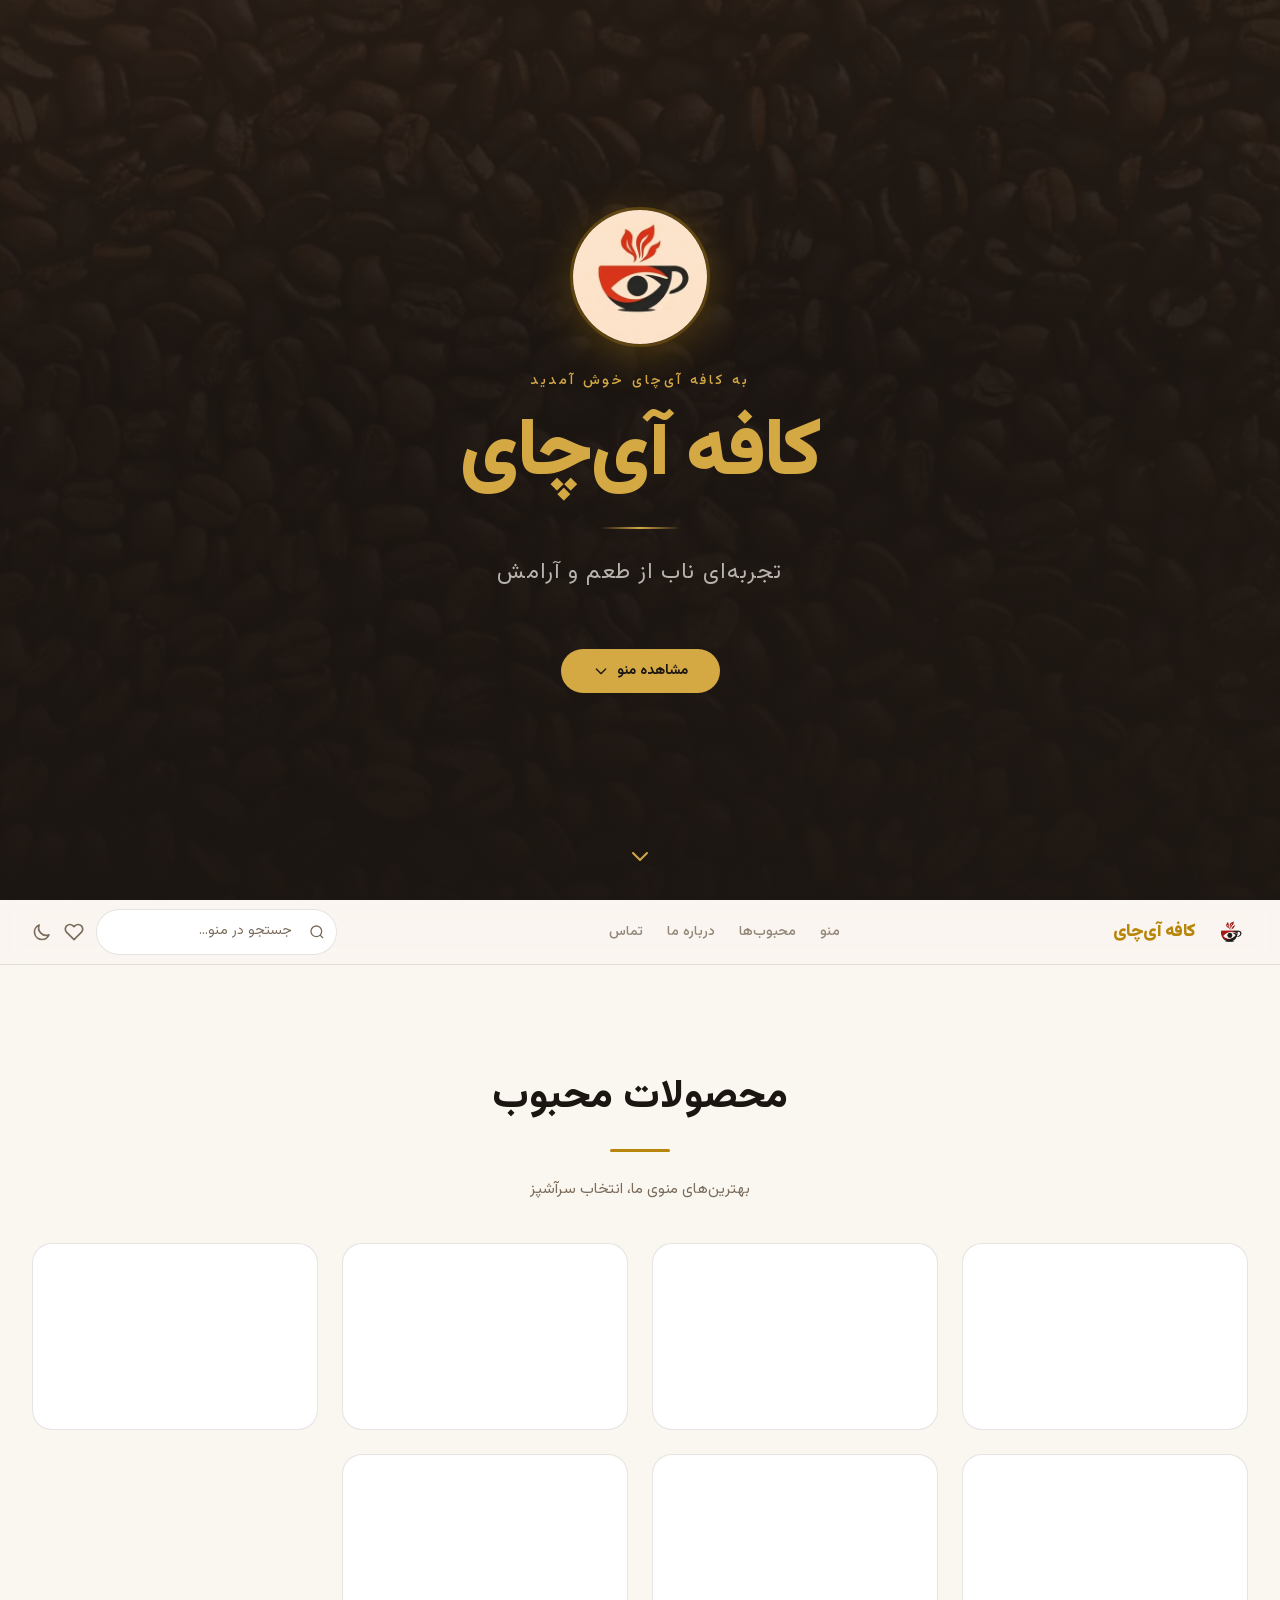
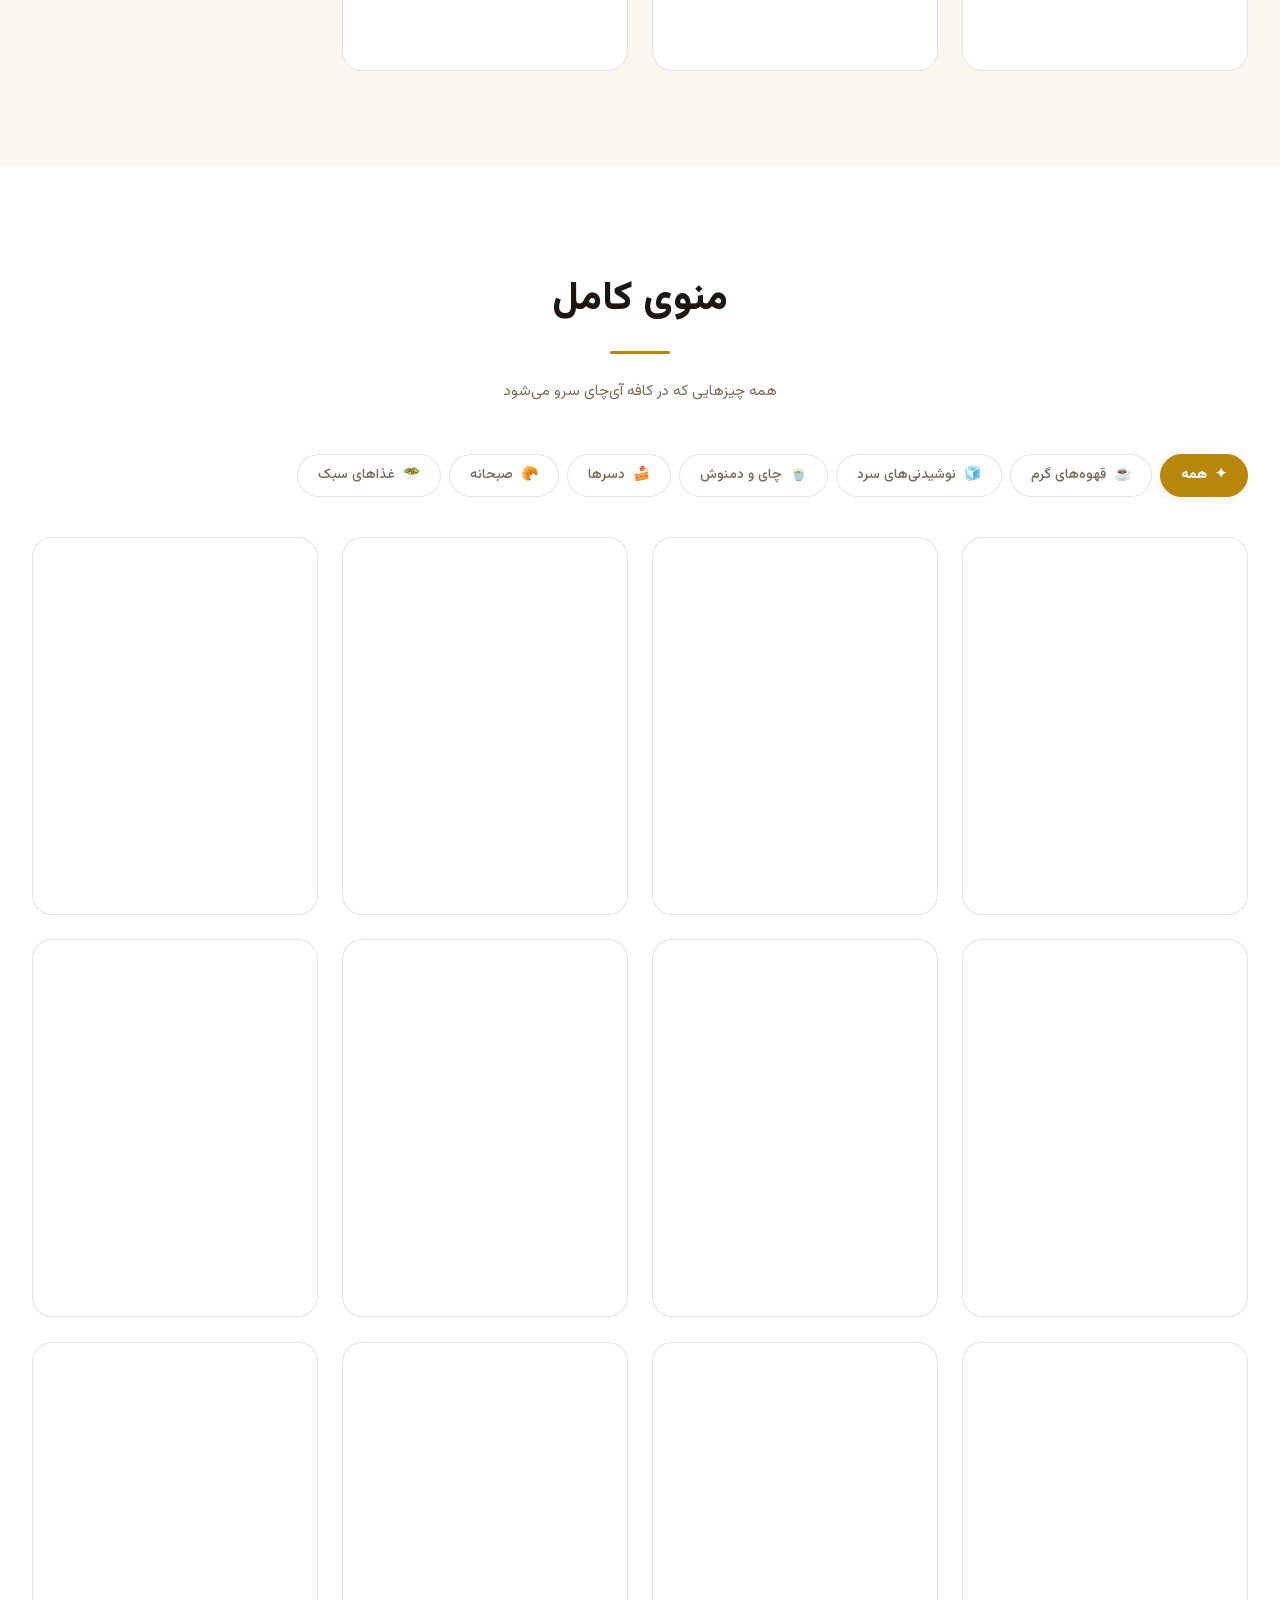
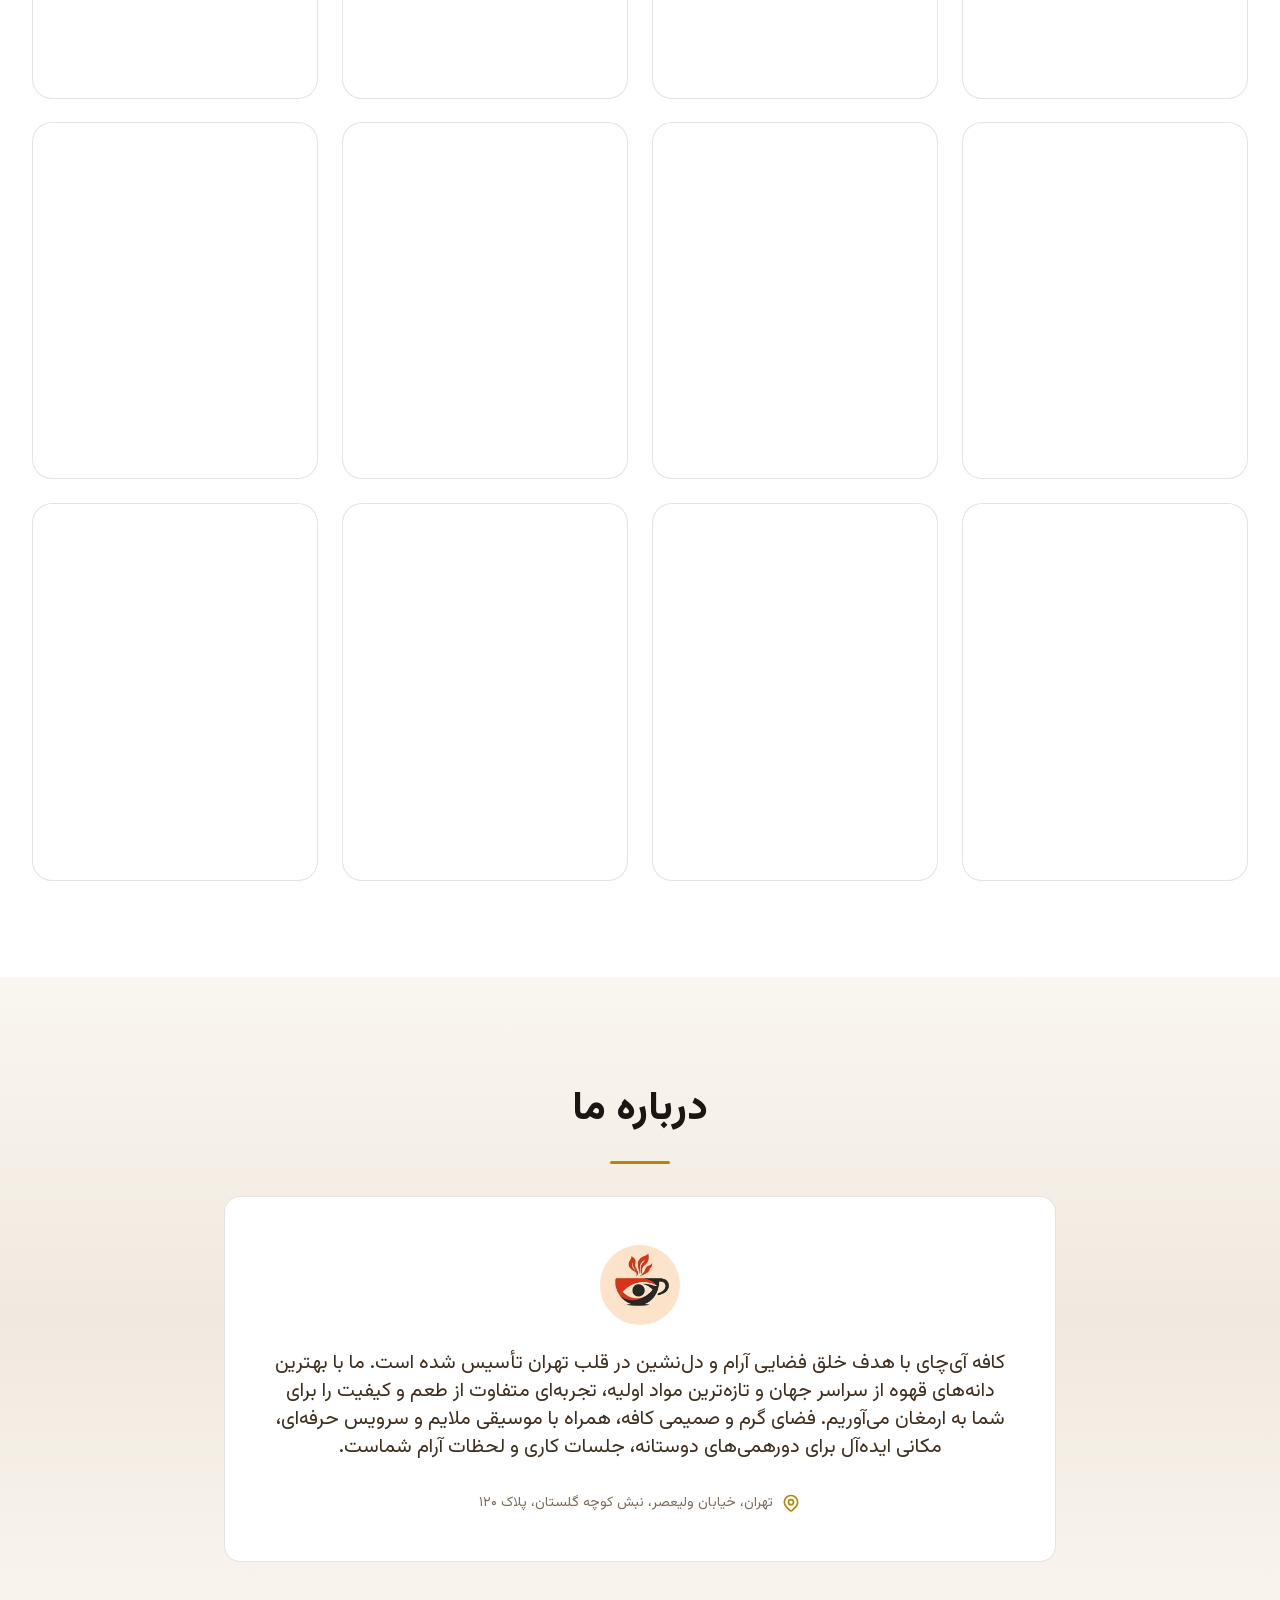
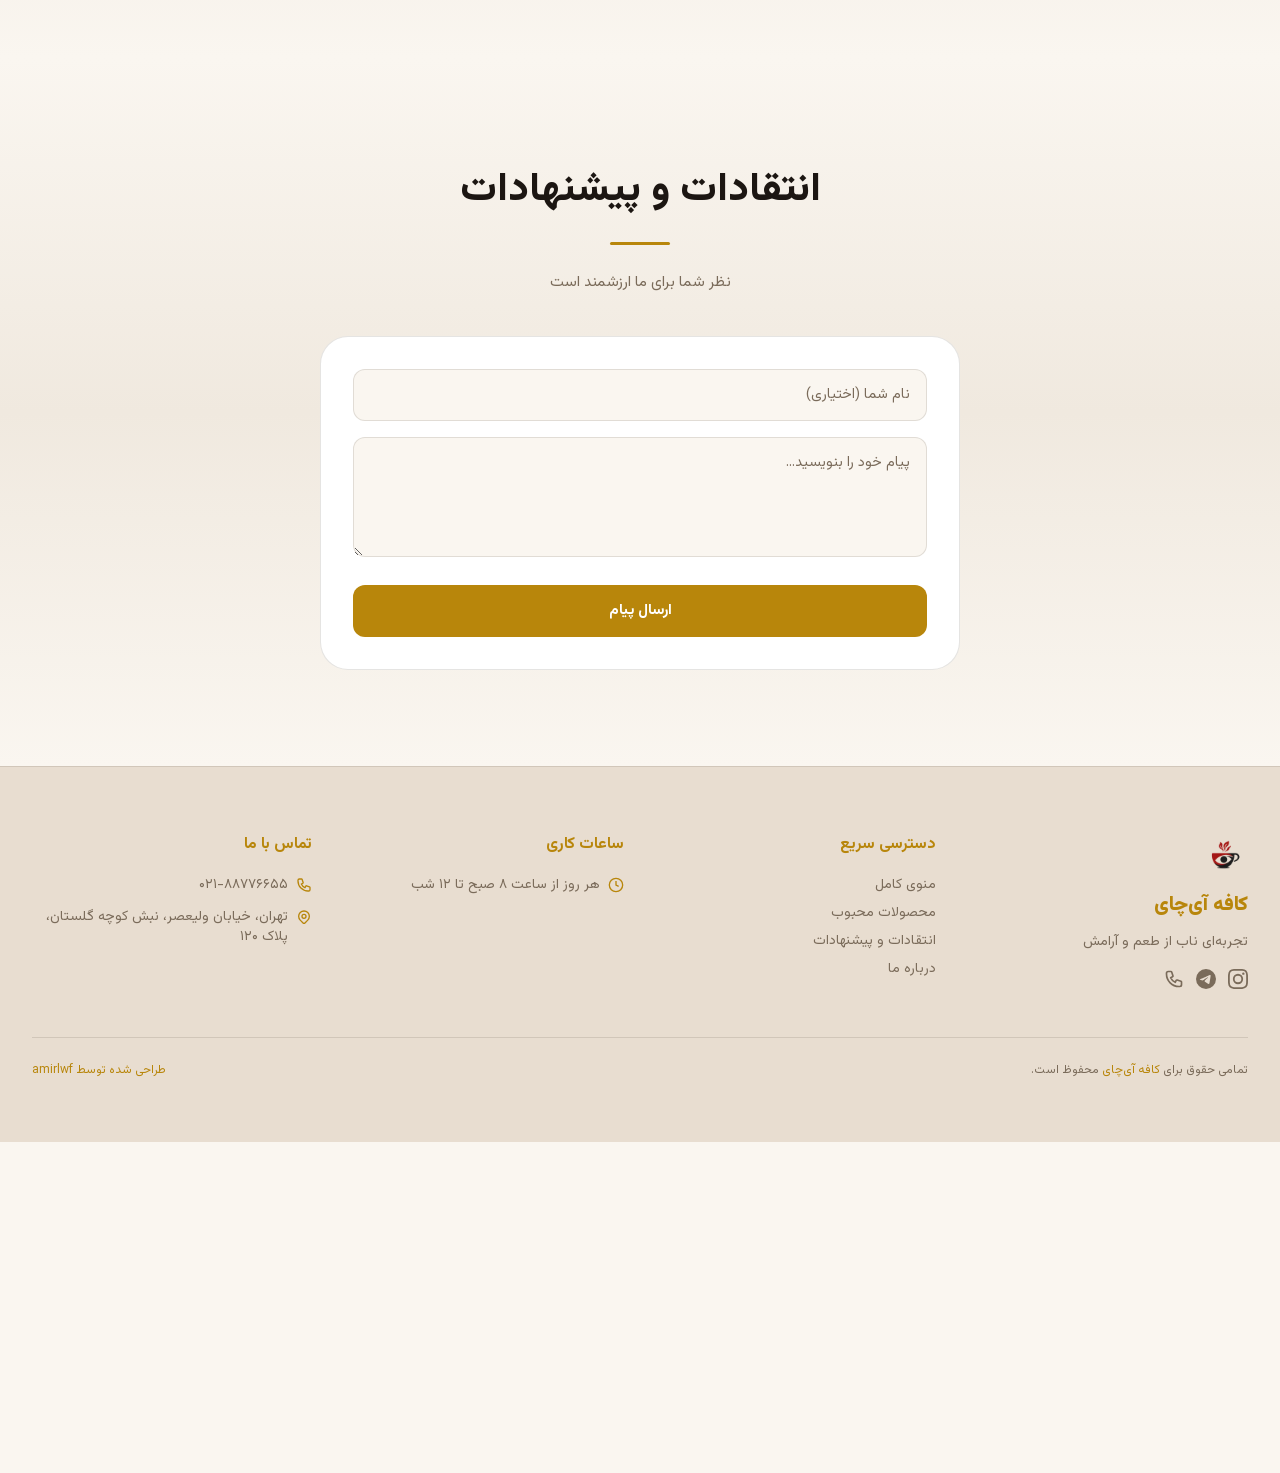
==== commit f89a316d: "رفع باگ فونت: مسیر @font-face در HTML این‌لاین‌شده اصلاح شد (subset/ → fonts/subset/) فونت وزیرمتن ب" ====
--- a/index.html
+++ b/index.html
@@ -63,11 +63,11 @@
 </script>
 <link rel="icon" type="image/webp" href="img/logo-128.webp">
 <style>
-@font-face{font-family:'Vazirmatn';src:url('subset/Vazirmatn-Regular-sub.woff2') format('woff2');font-weight:400;font-style:normal;font-display:swap;}
-@font-face{font-family:'Vazirmatn';src:url('subset/Vazirmatn-Medium-sub.woff2') format('woff2');font-weight:500;font-style:normal;font-display:swap;}
-@font-face{font-family:'Vazirmatn';src:url('subset/Vazirmatn-Bold-sub.woff2') format('woff2');font-weight:700;font-style:normal;font-display:swap;}
-@font-face{font-family:'Vazirmatn';src:url('subset/Vazirmatn-ExtraBold-sub.woff2') format('woff2');font-weight:800;font-style:normal;font-display:swap;}
-@font-face{font-family:'Vazirmatn';src:url('subset/Vazirmatn-Black-sub.woff2') format('woff2');font-weight:900;font-style:normal;font-display:swap;}
+@font-face{font-family:'Vazirmatn';src:url('fonts/subset/Vazirmatn-Regular-sub.woff2') format('woff2');font-weight:400;font-style:normal;font-display:swap;}
+@font-face{font-family:'Vazirmatn';src:url('fonts/subset/Vazirmatn-Medium-sub.woff2') format('woff2');font-weight:500;font-style:normal;font-display:swap;}
+@font-face{font-family:'Vazirmatn';src:url('fonts/subset/Vazirmatn-Bold-sub.woff2') format('woff2');font-weight:700;font-style:normal;font-display:swap;}
+@font-face{font-family:'Vazirmatn';src:url('fonts/subset/Vazirmatn-ExtraBold-sub.woff2') format('woff2');font-weight:800;font-style:normal;font-display:swap;}
+@font-face{font-family:'Vazirmatn';src:url('fonts/subset/Vazirmatn-Black-sub.woff2') format('woff2');font-weight:900;font-style:normal;font-display:swap;}
 </style>
 <style>*,::before,::after{--tw-border-spacing-x:0;--tw-border-spacing-y:0;--tw-translate-x:0;--tw-translate-y:0;--tw-rotate:0;--tw-skew-x:0;--tw-skew-y:0;--tw-scale-x:1;--tw-scale-y:1;--tw-pan-x:;--tw-pan-y:;--tw-pinch-zoom:;--tw-scroll-snap-strictness:proximity;--tw-gradient-from-position:;--tw-gradient-via-position:;--tw-gradient-to-position:;--tw-ordinal:;--tw-slashed-zero:;--tw-numeric-figure:;--tw-numeric-spacing:;--tw-numeric-fraction:;--tw-ring-inset:;--tw-ring-offset-width:0px;--tw-ring-offset-color:#fff;--tw-ring-color:rgb(59 130 246 / 0.5);--tw-ring-offset-shadow:0 0 #0000;--tw-ring-shadow:0 0 #0000;--tw-shadow:0 0 #0000;--tw-shadow-colored:0 0 #0000;--tw-blur:;--tw-brightness:;--tw-contrast:;--tw-grayscale:;--tw-hue-rotate:;--tw-invert:;--tw-saturate:;--tw-sepia:;--tw-drop-shadow:;--tw-backdrop-blur:;--tw-backdrop-brightness:;--tw-backdrop-contrast:;--tw-backdrop-grayscale:;--tw-backdrop-hue-rotate:;--tw-backdrop-invert:;--tw-backdrop-opacity:;--tw-backdrop-saturate:;--tw-backdrop-sepia:;--tw-contain-size:;--tw-contain-layout:;--tw-contain-paint:;--tw-contain-style:;}::backdrop{--tw-border-spacing-x:0;--tw-border-spacing-y:0;--tw-translate-x:0;--tw-translate-y:0;--tw-rotate:0;--tw-skew-x:0;--tw-skew-y:0;--tw-scale-x:1;--tw-scale-y:1;--tw-pan-x:;--tw-pan-y:;--tw-pinch-zoom:;--tw-scroll-snap-strictness:proximity;--tw-gradient-from-position:;--tw-gradient-via-position:;--tw-gradient-to-position:;--tw-ordinal:;--tw-slashed-zero:;--tw-numeric-figure:;--tw-numeric-spacing:;--tw-numeric-fraction:;--tw-ring-inset:;--tw-ring-offset-width:0px;--tw-ring-offset-color:#fff;--tw-ring-color:rgb(59 130 246 / 0.5);--tw-ring-offset-shadow:0 0 #0000;--tw-ring-shadow:0 0 #0000;--tw-shadow:0 0 #0000;--tw-shadow-colored:0 0 #0000;--tw-blur:;--tw-brightness:;--tw-contrast:;--tw-grayscale:;--tw-hue-rotate:;--tw-invert:;--tw-saturate:;--tw-sepia:;--tw-drop-shadow:;--tw-backdrop-blur:;--tw-backdrop-brightness:;--tw-backdrop-contrast:;--tw-backdrop-grayscale:;--tw-backdrop-hue-rotate:;--tw-backdrop-invert:;--tw-backdrop-opacity:;--tw-backdrop-saturate:;--tw-backdrop-sepia:;--tw-contain-size:;--tw-contain-layout:;--tw-contain-paint:;--tw-contain-style:;}*,::before,::after{box-sizing:border-box;border-width:0;border-style:solid;border-color:#e5e7eb;}::before,::after{--tw-content:'';}html,:host{line-height:1.5;-webkit-text-size-adjust:100%;-moz-tab-size:4;-o-tab-size:4;tab-size:4;font-family:ui-sans-serif,system-ui,sans-serif,"Apple Color Emoji","Segoe UI Emoji","Segoe UI Symbol","Noto Color Emoji";font-feature-settings:normal;font-variation-settings:normal;-webkit-tap-highlight-color:transparent;}body{margin:0;line-height:inherit;}hr{height:0;color:inherit;border-top-width:1px;}abbr:where([title]){-webkit-text-decoration:underline dotted;text-decoration:underline dotted;}h1,h2,h3,h4,h5,h6{font-size:inherit;font-weight:inherit;}a{color:inherit;text-decoration:inherit;}b,strong{font-weight:bolder;}code,kbd,samp,pre{font-family:ui-monospace,SFMono-Regular,Menlo,Monaco,Consolas,"Liberation Mono","Courier New",monospace;font-feature-settings:normal;font-variation-settings:normal;font-size:1em;}small{font-size:80%;}sub,sup{font-size:75%;line-height:0;position:relative;vertical-align:baseline;}sub{bottom:-0.25em;}sup{top:-0.5em;}table{text-indent:0;border-color:inherit;border-collapse:collapse;}button,input,optgroup,select,textarea{font-family:inherit;font-feature-settings:inherit;font-variation-settings:inherit;font-size:100%;font-weight:inherit;line-height:inherit;letter-spacing:inherit;color:inherit;margin:0;padding:0;}button,select{text-transform:none;}button,input:where([type='button']),input:where([type='reset']),input:where([type='submit']){-webkit-appearance:button;background-color:transparent;background-image:none;}:-moz-focusring{outline:auto;}:-moz-ui-invalid{box-shadow:none;}progress{vertical-align:baseline;}::-webkit-inner-spin-button,::-webkit-outer-spin-button{height:auto;}[type='search']{-webkit-appearance:textfield;outline-offset:-2px;}::-webkit-search-decoration{-webkit-appearance:none;}::-webkit-file-upload-button{-webkit-appearance:button;font:inherit;}summary{display:list-item;}blockquote,dl,dd,h1,h2,h3,h4,h5,h6,hr,figure,p,pre{margin:0;}fieldset{margin:0;padding:0;}legend{padding:0;}ol,ul,menu{list-style:none;margin:0;padding:0;}dialog{padding:0;}textarea{resize:vertical;}input::-moz-placeholder,textarea::-moz-placeholder{opacity:1;color:#9ca3af;}input::placeholder,textarea::placeholder{opacity:1;color:#9ca3af;}button,[role="button"]{cursor:pointer;}:disabled{cursor:default;}img,svg,video,canvas,audio,iframe,embed,object{display:block;vertical-align:middle;}img,video{max-width:100%;height:auto;}[hidden]:where(:not([hidden="until-found"])){display:none;}.pointer-events-none{pointer-events:none;}.visible{visibility:visible;}.fixed{position:fixed;}.absolute{position:absolute;}.relative{position:relative;}.inset-0{inset:0px;}.-left-2{left:-0.5rem;}.-top-2{top:-0.5rem;}.right-3{right:0.75rem;}.top-1{top:0.25rem;}.top-1\/2{top:50%;}.z-\[150\]{z-index:150;}.mx-auto{margin-left:auto;margin-right:auto;}.mb-1{margin-bottom:0.25rem;}.mb-12{margin-bottom:3rem;}.mb-2{margin-bottom:0.5rem;}.mb-3{margin-bottom:0.75rem;}.mb-4{margin-bottom:1rem;}.mb-6{margin-bottom:1.5rem;}.mb-8{margin-bottom:2rem;}.me-1{margin-inline-end:0.25rem;}.mt-0{margin-top:0px;}.mt-0\.5{margin-top:0.125rem;}.mt-1{margin-top:0.25rem;}.mt-2{margin-top:0.5rem;}.mt-3{margin-top:0.75rem;}.mt-4{margin-top:1rem;}.mt-6{margin-top:1.5rem;}.mt-8{margin-top:2rem;}.block{display:block;}.flex{display:flex;}.inline-flex{display:inline-flex;}.table{display:table;}.grid{display:grid;}.hidden{display:none;}.h-16{height:4rem;}.h-3{height:0.75rem;}.h-4{height:1rem;}.h-5{height:1.25rem;}.h-6{height:1.5rem;}.h-8{height:2rem;}.w-1{width:0.25rem;}.w-1\/2{width:50%;}.w-16{width:4rem;}.w-2{width:0.5rem;}.w-2\/3{width:66.666667%;}.w-4{width:1rem;}.w-5{width:1.25rem;}.w-6{width:1.5rem;}.w-8{width:2rem;}.w-full{width:100%;}.max-w-4xl{max-width:56rem;}.max-w-7xl{max-width:80rem;}.max-w-\[200px\]{max-width:200px;}.flex-1{flex:1 1 0%;}.flex-shrink-0{flex-shrink:0;}.-translate-x-full{--tw-translate-x:-100%;transform:translate(var(--tw-translate-x),var(--tw-translate-y)) rotate(var(--tw-rotate)) skewX(var(--tw-skew-x)) skewY(var(--tw-skew-y)) scaleX(var(--tw-scale-x)) scaleY(var(--tw-scale-y));}.-translate-y-1{--tw-translate-y:-0.25rem;transform:translate(var(--tw-translate-x),var(--tw-translate-y)) rotate(var(--tw-rotate)) skewX(var(--tw-skew-x)) skewY(var(--tw-skew-y)) scaleX(var(--tw-scale-x)) scaleY(var(--tw-scale-y));}.-translate-y-1\/2{--tw-translate-y:-50%;transform:translate(var(--tw-translate-x),var(--tw-translate-y)) rotate(var(--tw-rotate)) skewX(var(--tw-skew-x)) skewY(var(--tw-skew-y)) scaleX(var(--tw-scale-x)) scaleY(var(--tw-scale-y));}.-translate-y-2{--tw-translate-y:-0.5rem;transform:translate(var(--tw-translate-x),var(--tw-translate-y)) rotate(var(--tw-rotate)) skewX(var(--tw-skew-x)) skewY(var(--tw-skew-y)) scaleX(var(--tw-scale-x)) scaleY(var(--tw-scale-y));}.translate-x-0{--tw-translate-x:0px;transform:translate(var(--tw-translate-x),var(--tw-translate-y)) rotate(var(--tw-rotate)) skewX(var(--tw-skew-x)) skewY(var(--tw-skew-y)) scaleX(var(--tw-scale-x)) scaleY(var(--tw-scale-y));}.translate-y-0{--tw-translate-y:0px;transform:translate(var(--tw-translate-x),var(--tw-translate-y)) rotate(var(--tw-rotate)) skewX(var(--tw-skew-x)) skewY(var(--tw-skew-y)) scaleX(var(--tw-scale-x)) scaleY(var(--tw-scale-y));}.translate-y-4{--tw-translate-y:1rem;transform:translate(var(--tw-translate-x),var(--tw-translate-y)) rotate(var(--tw-rotate)) skewX(var(--tw-skew-x)) skewY(var(--tw-skew-y)) scaleX(var(--tw-scale-x)) scaleY(var(--tw-scale-y));}.transform{transform:translate(var(--tw-translate-x),var(--tw-translate-y)) rotate(var(--tw-rotate)) skewX(var(--tw-skew-x)) skewY(var(--tw-skew-y)) scaleX(var(--tw-scale-x)) scaleY(var(--tw-scale-y));}.cursor-pointer{cursor:pointer;}.resize{resize:both;}.grid-cols-1{grid-template-columns:repeat(1,minmax(0,1fr));}.grid-cols-2{grid-template-columns:repeat(2,minmax(0,1fr));}.flex-col{flex-direction:column;}.items-start{align-items:flex-start;}.items-center{align-items:center;}.justify-center{justify-content:center;}.justify-between{justify-content:space-between;}.gap-1{gap:0.25rem;}.gap-2{gap:0.5rem;}.gap-3{gap:0.75rem;}.gap-4{gap:1rem;}.gap-6{gap:1.5rem;}.gap-8{gap:2rem;}.space-y-2>:not([hidden]) ~:not([hidden]){--tw-space-y-reverse:0;margin-top:calc(0.5rem * calc(1 - var(--tw-space-y-reverse)));margin-bottom:calc(0.5rem * var(--tw-space-y-reverse));}.space-y-3>:not([hidden]) ~:not([hidden]){--tw-space-y-reverse:0;margin-top:calc(0.75rem * calc(1 - var(--tw-space-y-reverse)));margin-bottom:calc(0.75rem * var(--tw-space-y-reverse));}.overflow-x-auto{overflow-x:auto;}.truncate{overflow:hidden;text-overflow:ellipsis;white-space:nowrap;}.whitespace-nowrap{white-space:nowrap;}.rounded{border-radius:0.25rem;}.rounded-2xl{border-radius:1rem;}.rounded-full{border-radius:9999px;}.border-t{border-top-width:1px;}.bg-black{--tw-bg-opacity:1;background-color:rgb(0 0 0 / var(--tw-bg-opacity,1));}.bg-black\/30{background-color:rgb(0 0 0 / 0.3);}.bg-red-500{--tw-bg-opacity:1;background-color:rgb(239 68 68 / var(--tw-bg-opacity,1));}.p-4{padding:1rem;}.p-8{padding:2rem;}.px-4{padding-left:1rem;padding-right:1rem;}.px-6{padding-left:1.5rem;padding-right:1.5rem;}.px-8{padding-left:2rem;padding-right:2rem;}.py-12{padding-top:3rem;padding-bottom:3rem;}.py-16{padding-top:4rem;padding-bottom:4rem;}.py-2{padding-top:0.5rem;padding-bottom:0.5rem;}.py-3{padding-top:0.75rem;padding-bottom:0.75rem;}.pb-4{padding-bottom:1rem;}.pt-3{padding-top:0.75rem;}.pt-6{padding-top:1.5rem;}.text-center{text-align:center;}.text-right{text-align:right;}.font-cafe{font-family:Vazirmatn,Tahoma,sans-serif;}.font-fa{font-family:Vazirmatn,Tahoma,sans-serif;}.text-2xl{font-size:1.5rem;line-height:2rem;}.text-lg{font-size:1.125rem;line-height:1.75rem;}.text-sm{font-size:0.875rem;line-height:1.25rem;}.text-xl{font-size:1.25rem;line-height:1.75rem;}.text-xs{font-size:0.75rem;line-height:1rem;}.font-black{font-weight:900;}.font-bold{font-weight:700;}.font-light{font-weight:300;}.font-medium{font-weight:500;}.leading-relaxed{line-height:1.625;}.tracking-tight{letter-spacing:-0.025em;}.tracking-widest{letter-spacing:0.1em;}.text-white{--tw-text-opacity:1;color:rgb(255 255 255 / var(--tw-text-opacity,1));}.opacity-0{opacity:0;}.opacity-100{opacity:1;}.filter{filter:var(--tw-blur) var(--tw-brightness) var(--tw-contrast) var(--tw-grayscale) var(--tw-hue-rotate) var(--tw-invert) var(--tw-saturate) var(--tw-sepia) var(--tw-drop-shadow);}.transition{transition-property:color,background-color,border-color,text-decoration-color,fill,stroke,opacity,box-shadow,transform,filter,-webkit-backdrop-filter;transition-property:color,background-color,border-color,text-decoration-color,fill,stroke,opacity,box-shadow,transform,filter,backdrop-filter;transition-property:color,background-color,border-color,text-decoration-color,fill,stroke,opacity,box-shadow,transform,filter,backdrop-filter,-webkit-backdrop-filter;transition-timing-function:cubic-bezier(0.4,0,0.2,1);transition-duration:150ms;}.transition-all{transition-property:all;transition-timing-function:cubic-bezier(0.4,0,0.2,1);transition-duration:150ms;}.transition-opacity{transition-property:opacity;transition-timing-function:cubic-bezier(0.4,0,0.2,1);transition-duration:150ms;}.duration-150{transition-duration:150ms;}.duration-200{transition-duration:200ms;}.duration-300{transition-duration:300ms;}.ease-in{transition-timing-function:cubic-bezier(0.4,0,1,1);}.ease-in-out{transition-timing-function:cubic-bezier(0.4,0,0.2,1);}.ease-out{transition-timing-function:cubic-bezier(0,0,0.2,1);}.hover\:opacity-100:hover{opacity:1;}.hover\:shadow-lg:hover{--tw-shadow:0 10px 15px -3px rgb(0 0 0 / 0.1),0 4px 6px -4px rgb(0 0 0 / 0.1);--tw-shadow-colored:0 10px 15px -3px var(--tw-shadow-color),0 4px 6px -4px var(--tw-shadow-color);box-shadow:var(--tw-ring-offset-shadow,0 0 #0000),var(--tw-ring-shadow,0 0 #0000),var(--tw-shadow);}@media (min-width:640px){.sm\:block{display:block;}.sm\:grid-cols-2{grid-template-columns:repeat(2,minmax(0,1fr));}.sm\:flex-row{flex-direction:row;}.sm\:p-12{padding:3rem;}.sm\:px-6{padding-left:1.5rem;padding-right:1.5rem;}.sm\:py-16{padding-top:4rem;padding-bottom:4rem;}.sm\:py-24{padding-top:6rem;padding-bottom:6rem;}.sm\:text-xl{font-size:1.25rem;line-height:1.75rem;}}@media (min-width:768px){.md\:flex{display:flex;}.md\:hidden{display:none;}}@media (min-width:1024px){.lg\:grid-cols-3{grid-template-columns:repeat(3,minmax(0,1fr));}.lg\:grid-cols-4{grid-template-columns:repeat(4,minmax(0,1fr));}.lg\:px-8{padding-left:2rem;padding-right:2rem;}}</style>
 <style>:root{--cafe-black:#1c1612;--cafe-darker:#2a2018;--cafe-dark:#faf6f0;--cafe-brown:#e8ddd0;--cafe-brown-light:#d4c4b0;--cafe-gold:#b8860b;--cafe-gold-light:#d4a843;--cafe-gold-glow:rgba(184,134,11,0.12);--cafe-yellow:#e8c547;--cafe-cream:#f0e9df;--cafe-white:#faf6f0;--cafe-text:#3d2e1f;--cafe-text-muted:#7a6b5a;--cafe-border:rgba(45,33,23,0.12);--cafe-bg:#faf6f0;--cafe-card-bg:#ffffff;--cafe-footer-bg:#e8ddd0;--cafe-navbar-bg:rgba(250,246,240,0.9);--font-fa:"Vazirmatn","Tahoma",sans-serif;--radius-sm:8px;--radius-md:12px;--radius-lg:20px;--radius-xl:28px;--shadow-card:0 2px 16px rgba(45,33,23,0.08);--shadow-card-hover:0 8px 32px rgba(45,33,23,0.15),0 0 16px var(--cafe-gold-glow);--transition-fast:0.2s cubic-bezier(0.4,0,0.2,1);--transition-smooth:0.4s cubic-bezier(0.4,0,0.2,1);--transition-spring:0.5s cubic-bezier(0.34,1.56,0.64,1);}.dark-mode{--cafe-black:#f0ebe2;--cafe-darker:#1a1410;--cafe-dark:#241c14;--cafe-brown:#2d2318;--cafe-brown-light:#3d3025;--cafe-text:#f0ebe2;--cafe-text-muted:#a89880;--cafe-border:rgba(184,134,11,0.15);--cafe-bg:#1a1410;--cafe-card-bg:#241c14;--cafe-footer-bg:#1a1410;--cafe-navbar-bg:rgba(26,20,16,0.92);--shadow-card:0 2px 16px rgba(0,0,0,0.25);--shadow-card-hover:0 8px 32px rgba(0,0,0,0.35),0 0 16px var(--cafe-gold-glow);}.dark-mode .section-title{color:var(--cafe-black);}.dark-mode .about-section{background:linear-gradient(180deg,var(--cafe-bg) 0%,#1e1812 50%,var(--cafe-bg) 100%);}.dark-mode .site-footer{border-top-color:rgba(184,134,11,0.12);}.dark-mode .menu-card:hover{border-color:rgba(184,134,11,0.3);}.dark-mode .navbar.scrolled{box-shadow:0 2px 20px rgba(0,0,0,0.3);}*,*::before,*::after{box-sizing:border-box;margin:0;padding:0;}html{scroll-behavior:smooth;-webkit-text-size-adjust:100%;}body{font-family:var(--font-fa);background-color:var(--cafe-bg);color:var(--cafe-text);line-height:1.8;direction:rtl;overflow-x:hidden;-webkit-font-smoothing:antialiased;-moz-osx-font-smoothing:grayscale;}::selection{background:var(--cafe-gold);color:#fff;}::-webkit-scrollbar{width:8px;}::-webkit-scrollbar-track{background:var(--cafe-bg);}::-webkit-scrollbar-thumb{background:var(--cafe-brown-light);border-radius:4px;}::-webkit-scrollbar-thumb:hover{background:var(--cafe-gold);}.hero{position:relative;min-height:100vh;display:flex;align-items:center;justify-content:center;text-align:center;overflow:hidden;background:linear-gradient(135deg,#2a2018 0%,#1c1612 50%,#3d2e1f 100%);}.hero-bg{position:absolute;inset:0;background:url("img/hero-bg.webp") center/cover no-repeat;transform:scale(1.05);transition:transform 8s ease-out;opacity:0.3;}.hero:hover .hero-bg{transform:scale(1);}.hero-overlay{position:absolute;inset:0;background:linear-gradient( 180deg,rgba(42,32,24,0.6) 0%,rgba(28,22,18,0.8) 40%,rgba(28,22,18,0.95) 100% );}.hero-content{position:relative;z-index:2;padding:2rem;max-width:700px;opacity:1;transform:none;}.hero-content.hero-in-start{opacity:0;transform:translateY(28px) scale(0.98);will-change:opacity,transform;}.hero-content.hero-in-end{opacity:1;transform:none;transition:opacity 0.7s cubic-bezier(0.22,1,0.36,1),transform 0.7s cubic-bezier(0.22,1,0.36,1);will-change:auto;}@media (prefers-reduced-motion:reduce){.hero-content.hero-in-start,.hero-content.hero-in-end{opacity:1;transform:none;transition:none;}}.hero-logo{width:140px;height:140px;margin:0 auto 1.5rem;border-radius:50%;object-fit:cover;box-shadow:0 8px 40px rgba(184,134,11,0.3);border:3px solid rgba(184,134,11,0.4);}.hero-title{font-size:clamp(2.5rem,8vw,5rem);font-weight:900;color:#faf6f0;letter-spacing:-0.02em;line-height:1.2;margin-bottom:0.5rem;}.hero-title .gold{color:var(--cafe-gold-light);display:inline-block;}.hero-tagline{font-size:clamp(1rem,3vw,1.4rem);color:rgba(250,246,240,0.7);font-weight:400;margin-bottom:2rem;letter-spacing:0.05em;}.hero-divider{width:80px;height:2px;background:linear-gradient(90deg,transparent,var(--cafe-gold-light),transparent);margin:1.5rem auto;}.scroll-indicator{position:absolute;bottom:2rem;left:50%;transform:translateX(-50%);z-index:2;animation:scrollBounce 2s ease-in-out infinite;}@keyframes scrollBounce{0%,100%{transform:translateX(-50%) translateY(0);opacity:0.6;}50%{transform:translateX(-50%) translateY(8px);opacity:1;}}.navbar{position:sticky;top:0;z-index:100;backdrop-filter:blur(10px);-webkit-backdrop-filter:blur(10px);background:var(--cafe-navbar-bg);border-bottom:1px solid var(--cafe-border);transition:var(--transition-fast);}.navbar.scrolled{box-shadow:0 2px 20px rgba(45,33,23,0.1);background:var(--cafe-bg);backdrop-filter:none;-webkit-backdrop-filter:none;}.navbar-logo{height:36px;width:auto;margin-left:0.5rem;vertical-align:middle;}.section-title{font-size:clamp(1.5rem,4vw,2.5rem);font-weight:800;color:var(--cafe-black);text-align:center;margin-bottom:0.5rem;}.section-subtitle{text-align:center;color:var(--cafe-text-muted);font-size:0.95rem;margin-bottom:2.5rem;}.gold-line{width:60px;height:3px;background:var(--cafe-gold);border-radius:2px;margin:1rem auto 1.5rem;}.chip-container{display:flex;gap:0.5rem;overflow-x:scroll;-webkit-overflow-scrolling:touch;padding:0.5rem 0;scrollbar-width:none;-ms-overflow-style:none;flex-wrap:nowrap;}.chip-container::-webkit-scrollbar{display:none;}.chip{flex-shrink:0;padding:0.5rem 1.25rem;border-radius:100px;border:1px solid var(--cafe-border);background:var(--cafe-card-bg);color:var(--cafe-text-muted);font-size:0.875rem;font-weight:500;cursor:pointer;transition:var(--transition-fast);white-space:nowrap;user-select:none;}.chip:hover{border-color:var(--cafe-gold);color:var(--cafe-gold);background:rgba(184,134,11,0.06);}.chip.active{background:var(--cafe-gold);color:#fff;border-color:var(--cafe-gold);font-weight:700;box-shadow:0 2px 12px var(--cafe-gold-glow);}.menu-grid{display:grid;grid-template-columns:1fr;gap:1.5rem;}@media (min-width:640px){.menu-grid{grid-template-columns:repeat(2,1fr);}}@media (min-width:1024px){.menu-grid{grid-template-columns:repeat(3,1fr);}}@media (min-width:1280px){.menu-grid{grid-template-columns:repeat(4,1fr);}}@media (max-width:639.98px){.menu-grid.cols-2{grid-template-columns:repeat(2,1fr);gap:0.75rem;}.menu-grid.cols-2 .menu-card{border-radius:var(--radius-md);contain-intrinsic-size:auto 240px;}.menu-grid.cols-2 .card-image-wrapper{aspect-ratio:1 / 1;}.menu-grid.cols-2 .card-body{padding:0.6rem 0.75rem 0.75rem;}.menu-grid.cols-2 .card-name{font-size:0.9rem;margin-bottom:0.15rem;}.menu-grid.cols-2 .card-desc{font-size:0.72rem;-webkit-line-clamp:1;margin-bottom:0.5rem;}.menu-grid.cols-2 .card-price{font-size:0.85rem;}.menu-grid.cols-2 .card-price .unit{font-size:0.62rem;}.menu-grid.cols-2 .fav-btn{width:30px;height:30px;}.menu-grid.cols-2 .badge-featured{font-size:0.55rem;padding:0.15rem 0.5rem;top:0.5rem;right:0.5rem;}}.menu-card{background:var(--cafe-card-bg);border:1px solid var(--cafe-border);border-radius:var(--radius-lg);overflow:hidden;transition:transform 0.4s cubic-bezier(0.4,0,0.2,1),border-color 0.4s cubic-bezier(0.4,0,0.2,1),box-shadow 0.4s cubic-bezier(0.4,0,0.2,1);position:relative;content-visibility:auto;contain-intrinsic-size:auto 420px;}.menu-card:hover{transform:translateY(-4px);border-color:rgba(184,134,11,0.25);box-shadow:var(--shadow-card-hover);}.card-image-wrapper{position:relative;aspect-ratio:4 / 3;overflow:hidden;background:var(--cafe-brown);}.card-image{width:100%;height:100%;object-fit:cover;transition:transform 0.6s ease;}.menu-card:hover .card-image{transform:scale(1.06);}.card-body{padding:1rem 1.25rem 1.25rem;}.card-name{font-size:1.05rem;font-weight:700;color:var(--cafe-black);margin-bottom:0.35rem;}.card-desc{font-size:0.8rem;color:var(--cafe-text-muted);line-height:1.7;margin-bottom:0.75rem;display:-webkit-box;-webkit-line-clamp:2;-webkit-box-orient:vertical;overflow:hidden;}.card-footer{display:flex;align-items:center;justify-content:space-between;}.card-price{font-size:1rem;font-weight:800;color:var(--cafe-gold);}.card-price .unit{font-size:0.7rem;font-weight:400;color:var(--cafe-text-muted);margin-right:0.25rem;}.fav-btn{width:36px;height:36px;border-radius:50%;border:1px solid var(--cafe-border);background:var(--cafe-card-bg);color:var(--cafe-text-muted);cursor:pointer;display:flex;align-items:center;justify-content:center;transition:var(--transition-fast);flex-shrink:0;}.fav-btn:hover{border-color:#e74c5a;color:#e74c5a;background:rgba(231,76,90,0.06);}.fav-btn.active{border-color:#e74c5a;color:#e74c5a;background:rgba(231,76,90,0.1);}.fav-btn.active svg{fill:#e74c5a;}@keyframes favPop{0%{transform:scale(1);}50%{transform:scale(1.3);}100%{transform:scale(1);}}.fav-btn.pop{animation:favPop 0.3s ease;}.badge-featured{position:absolute;top:0.75rem;right:0.75rem;background:var(--cafe-gold);color:#fff;font-size:0.65rem;font-weight:800;padding:0.25rem 0.65rem;border-radius:100px;z-index:2;letter-spacing:0.05em;}.skeleton{position:relative;overflow:hidden;background:var(--cafe-brown);border-radius:var(--radius-md);}.skeleton::after{content:"";position:absolute;inset:0;background:linear-gradient( 90deg,transparent 0%,rgba(255,255,255,0.3) 50%,transparent 100% );animation:shimmer 2.2s ease-in-out infinite;}@keyframes shimmer{0%{transform:translateX(100%);}100%{transform:translateX(-100%);}}.empty-state{text-align:center;padding:4rem 2rem;color:var(--cafe-text-muted);}.empty-state svg{opacity:0.3;margin-bottom:1rem;}.about-section{background:linear-gradient(180deg,var(--cafe-bg) 0%,#f0e9df 50%,var(--cafe-bg) 100%);}.site-footer{background:var(--cafe-footer-bg);border-top:1px solid var(--cafe-border);color:var(--cafe-text-muted);}.site-footer h3,.site-footer h4{color:var(--cafe-gold);}.footer-link{color:var(--cafe-text-muted);transition:var(--transition-fast);text-decoration:none;}.footer-link:hover{color:var(--cafe-gold);}.footer-logo{height:48px;width:auto;margin-bottom:0.75rem;}.fade-in{opacity:1;transform:none;}.fade-in.js-anim{opacity:0;transform:translateY(24px);transition:opacity 0.45s cubic-bezier(0.4,0,0.2,1),transform 0.45s cubic-bezier(0.4,0,0.2,1);will-change:opacity,transform;}.fade-in.js-anim.visible{opacity:1;transform:translateY(0);will-change:auto;}@media (prefers-reduced-motion:reduce){.fade-in.js-anim{opacity:1;transform:none;transition:none;}.scroll-indicator,.skeleton::after{animation:none;}html{scroll-behavior:auto;}}.stagger-children .fade-in:nth-child(1){transition-delay:0.05s;}.stagger-children .fade-in:nth-child(2){transition-delay:0.1s;}.stagger-children .fade-in:nth-child(3){transition-delay:0.15s;}.stagger-children .fade-in:nth-child(4){transition-delay:0.2s;}.stagger-children .fade-in:nth-child(5){transition-delay:0.25s;}.stagger-children .fade-in:nth-child(6){transition-delay:0.3s;}.stagger-children .fade-in:nth-child(7){transition-delay:0.35s;}.stagger-children .fade-in:nth-child(8){transition-delay:0.4s;}.search-input{background:var(--cafe-card-bg);border:1px solid var(--cafe-border);border-radius:100px;padding:0.6rem 2.75rem 0.6rem 1rem;color:var(--cafe-text);font-family:var(--font-fa);font-size:0.875rem;width:100%;max-width:320px;transition:var(--transition-fast);outline:none;}.search-input::placeholder{color:var(--cafe-text-muted);}.search-input:focus{border-color:var(--cafe-gold);box-shadow:0 0 0 3px var(--cafe-gold-glow);}[x-cloak]{display:none !important;}.menu-grid>*{transition:opacity 0.3s ease,transform 0.3s ease;}.fav-panel-overlay{position:fixed;inset:0;background:rgba(0,0,0,0.4);backdrop-filter:blur(4px);-webkit-backdrop-filter:blur(4px);z-index:500;}.fav-panel{position:fixed;top:0;left:0;width:100%;max-width:420px;height:100vh;background:var(--cafe-card-bg);z-index:501;display:flex;flex-direction:column;box-shadow:4px 0 24px rgba(0,0,0,0.15);}.fav-panel-header{display:flex;align-items:center;justify-content:space-between;padding:1.25rem 1.5rem;border-bottom:1px solid var(--cafe-border);flex-shrink:0;}.fav-panel-header h3{font-size:1.1rem;font-weight:800;color:var(--cafe-black);}.fav-panel-close{width:36px;height:36px;border-radius:10px;border:1px solid var(--cafe-border);background:transparent;color:var(--cafe-text-muted);cursor:pointer;display:flex;align-items:center;justify-content:center;transition:var(--transition-fast);font-size:1.1rem;}.fav-panel-close:hover{border-color:#e74c5a;color:#e74c5a;}.fav-panel-body{flex:1;overflow-y:auto;padding:1rem 1.5rem;}.fav-panel-item{display:flex;align-items:center;gap:0.75rem;padding:0.75rem 0;border-bottom:1px solid var(--cafe-border);}.fav-panel-item:last-child{border-bottom:none;}.fav-panel-item-img{width:60px;height:60px;border-radius:12px;object-fit:cover;flex-shrink:0;background:var(--cafe-brown);}.fav-panel-item-info{flex:1;min-width:0;}.fav-panel-item-name{font-size:0.9rem;font-weight:700;color:var(--cafe-black);margin-bottom:0.2rem;white-space:nowrap;overflow:hidden;text-overflow:ellipsis;}.fav-panel-item-price{font-size:0.8rem;font-weight:800;color:var(--cafe-gold);}.fav-panel-item-remove{width:32px;height:32px;border-radius:50%;border:1px solid var(--cafe-border);background:transparent;color:var(--cafe-text-muted);cursor:pointer;display:flex;align-items:center;justify-content:center;transition:var(--transition-fast);flex-shrink:0;}.fav-panel-item-remove:hover{border-color:#e74c5a;color:#e74c5a;background:rgba(231,76,90,0.06);}.fav-panel-empty{display:flex;flex-direction:column;align-items:center;justify-content:center;padding:4rem 2rem;text-align:center;color:var(--cafe-text-muted);}.fav-panel-empty svg{opacity:0.25;margin-bottom:1rem;}.fav-panel-empty h4{font-size:1rem;font-weight:700;color:var(--cafe-black);margin-bottom:0.5rem;}.fav-panel-empty p{font-size:0.85rem;}.feedback-section{background:linear-gradient(180deg,var(--cafe-bg) 0%,#f0e9df 50%,var(--cafe-bg) 100%);}.feedback-form{background:var(--cafe-card-bg);border:1px solid var(--cafe-border);border-radius:var(--radius-xl);padding:2rem;max-width:640px;margin:0 auto;}.feedback-input,.feedback-textarea{width:100%;padding:0.75rem 1rem;background:var(--cafe-bg);border:1px solid var(--cafe-border);border-radius:12px;color:var(--cafe-text);font-family:var(--font-fa);font-size:0.9rem;transition:var(--transition-fast);outline:none;direction:rtl;}.feedback-input::placeholder,.feedback-textarea::placeholder{color:var(--cafe-text-muted);}.feedback-input:focus,.feedback-textarea:focus{border-color:var(--cafe-gold);box-shadow:0 0 0 3px var(--cafe-gold-glow);}.feedback-textarea{min-height:120px;resize:vertical;line-height:1.8;}.feedback-submit{width:100%;padding:0.75rem;background:var(--cafe-gold);color:#fff;border:none;border-radius:12px;font-family:var(--font-fa);font-size:0.95rem;font-weight:700;cursor:pointer;transition:var(--transition-fast);}.feedback-submit:hover{background:#9a7209;box-shadow:0 4px 16px var(--cafe-gold-glow);}.feedback-submit:disabled{opacity:0.6;cursor:not-allowed;}.feedback-success{background:rgba(40,167,69,0.08);border:1px solid rgba(40,167,69,0.25);color:#28a745;border-radius:12px;padding:0.75rem 1rem;font-size:0.85rem;font-weight:700;text-align:center;}.feedback-error{background:rgba(220,53,69,0.08);border:1px solid rgba(220,53,69,0.25);color:#dc3545;border-radius:12px;padding:0.75rem 1rem;font-size:0.85rem;font-weight:600;text-align:center;}</style>
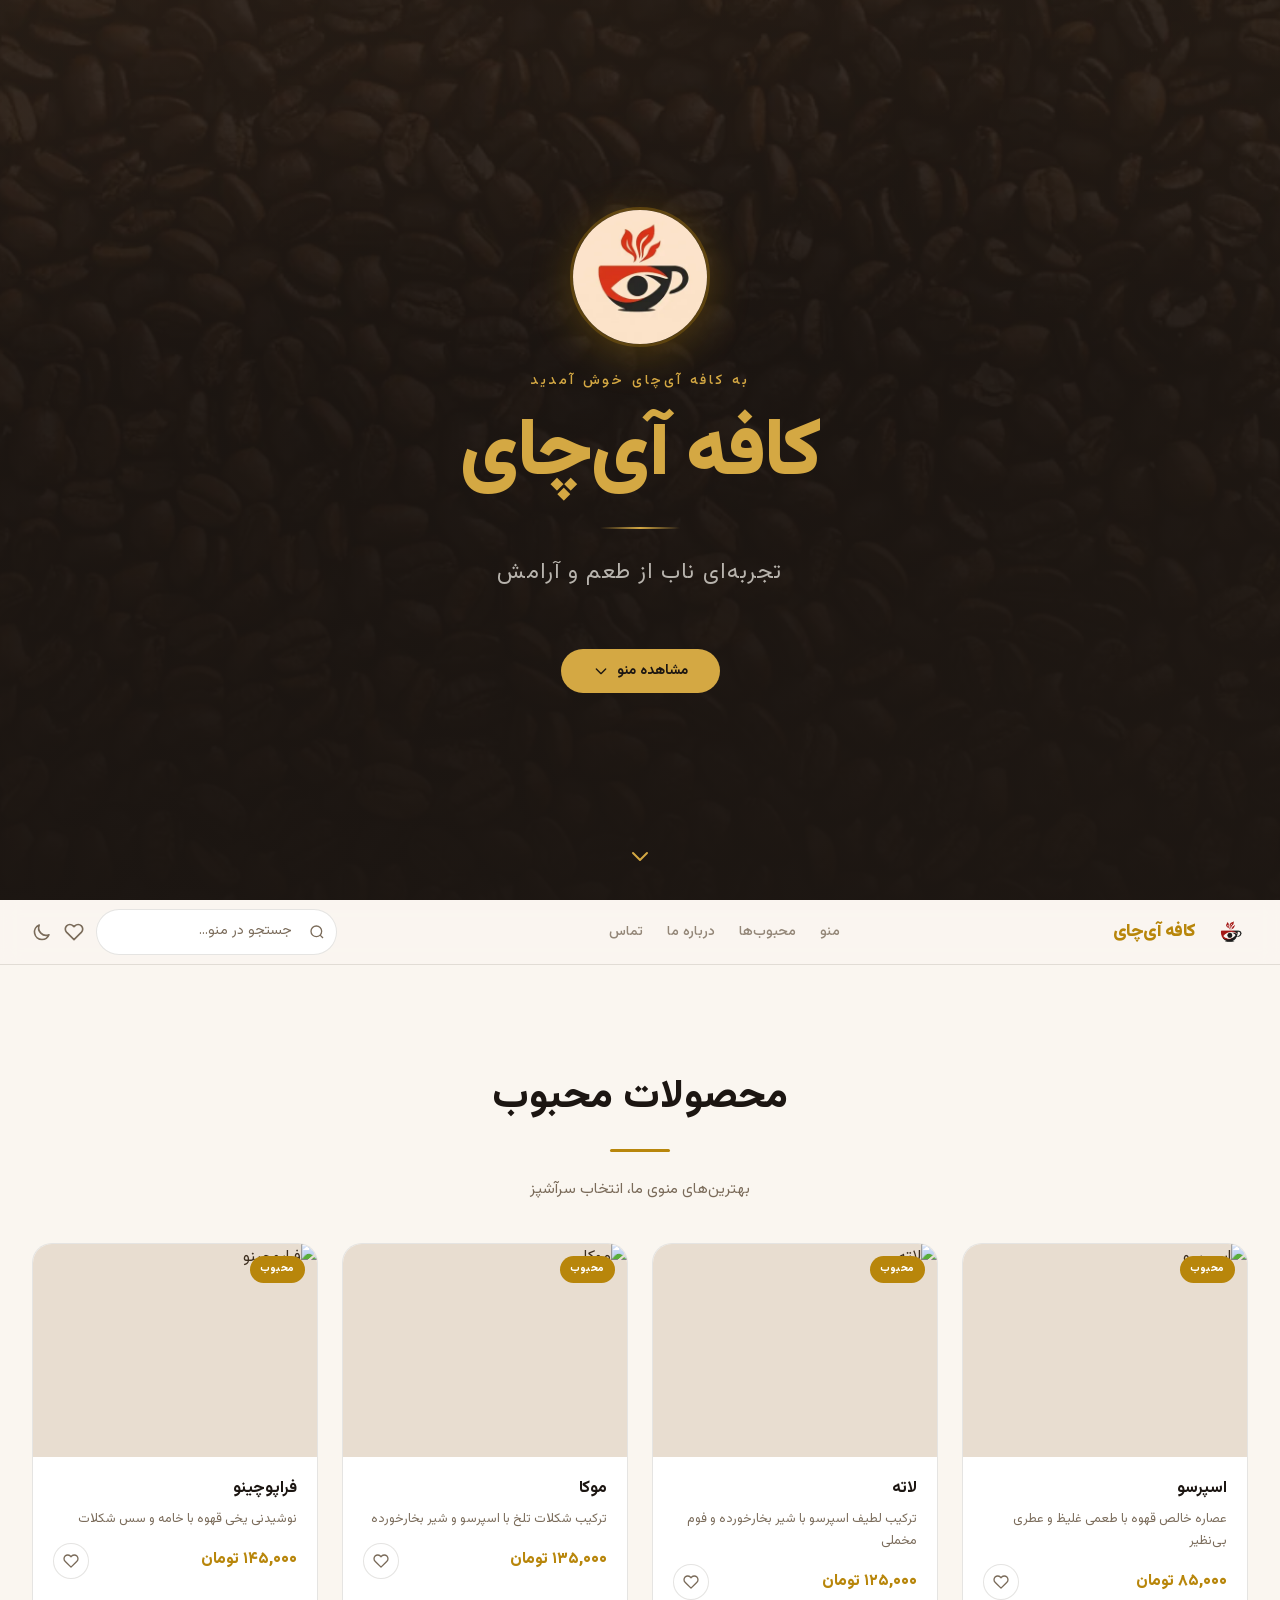
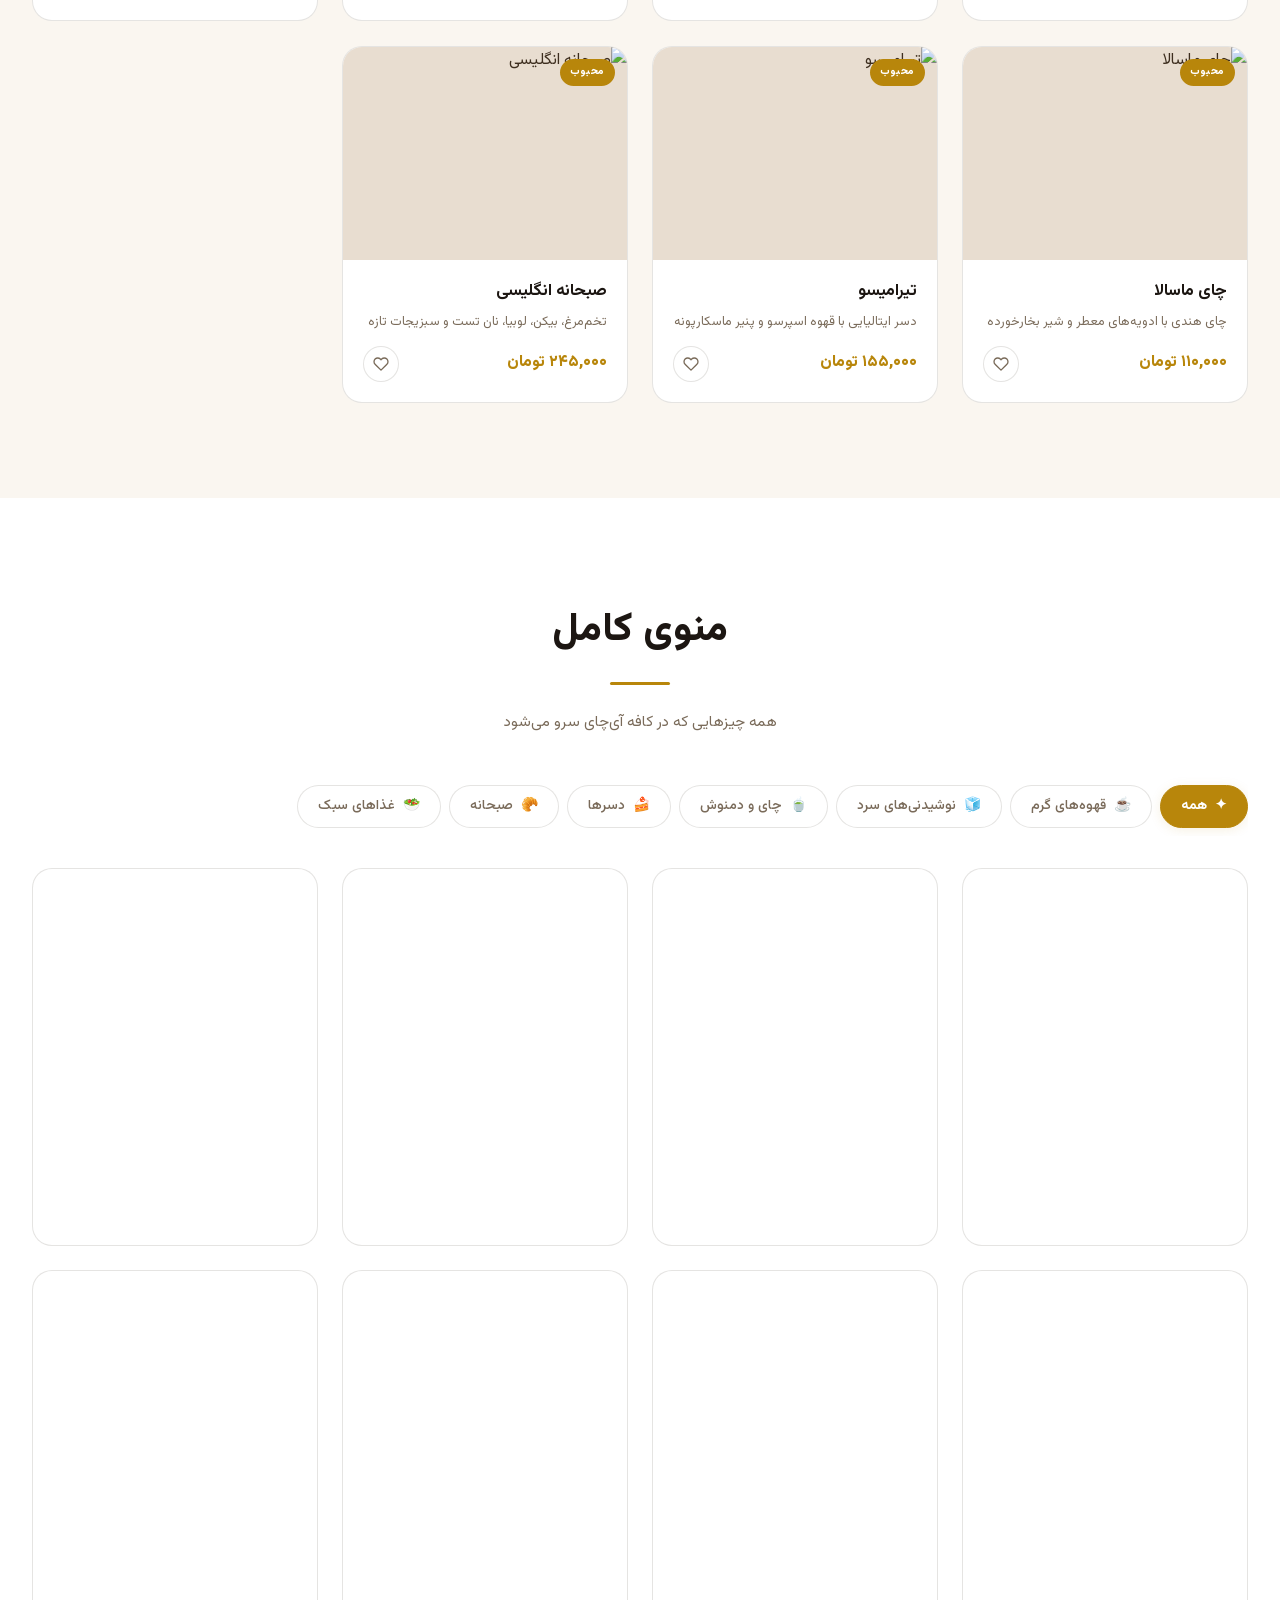
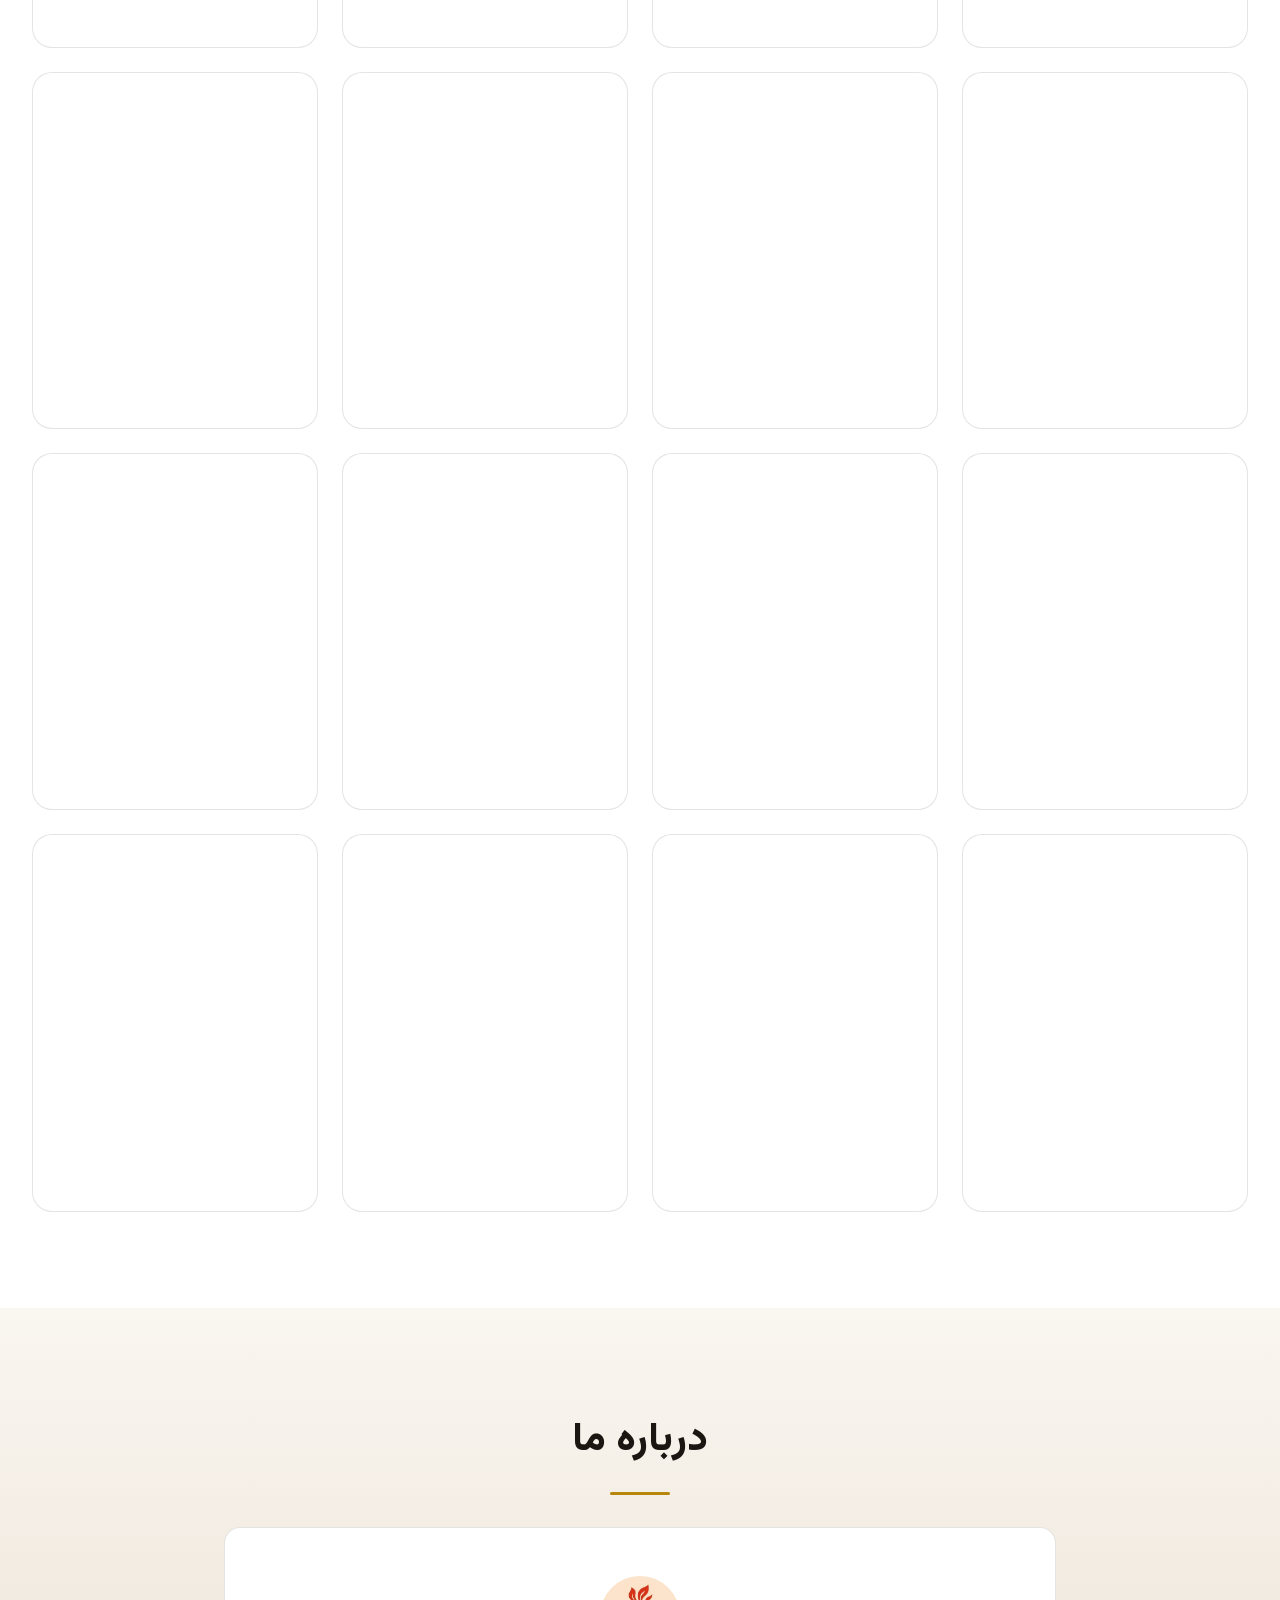
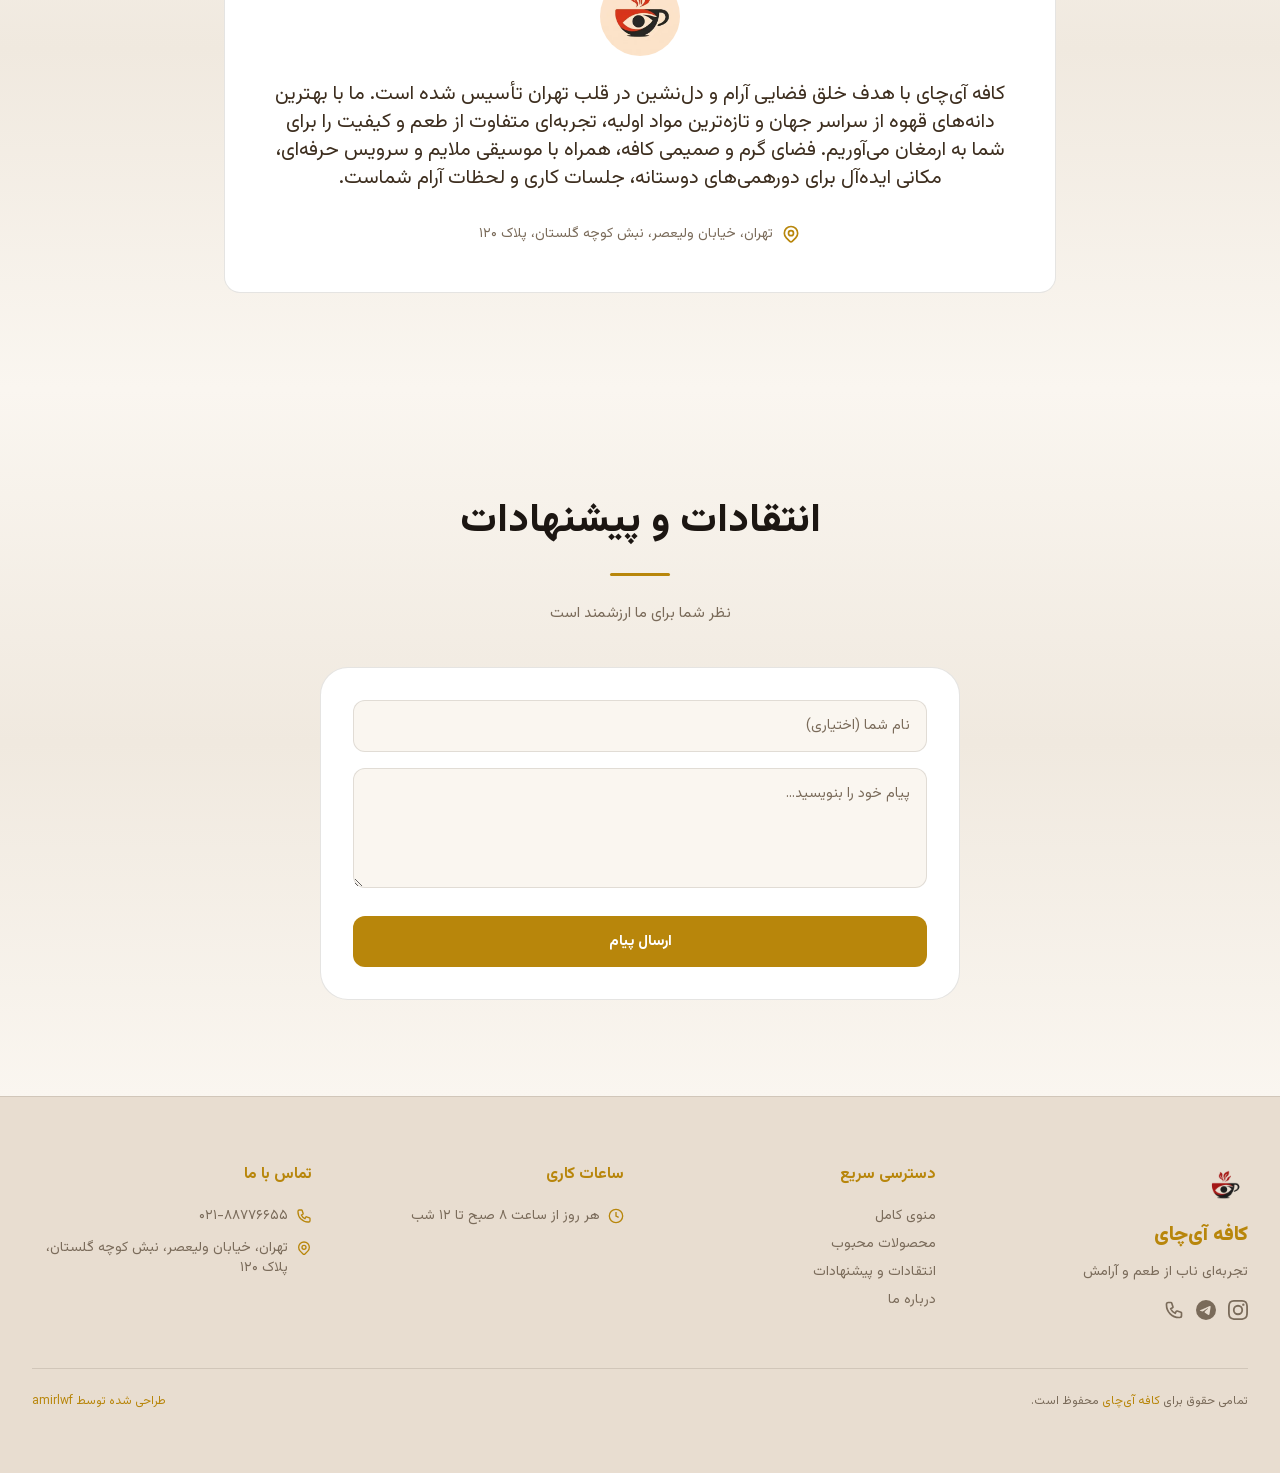
==== commit 07313adc: "موبایل: چیدمان جمع‌وجورتر برای دیدن محصولات با اسکرول کمتر - کارت ۲ ستونه: تصویر ۴:۳ (به‌جای ۱:۱)، ف" ====
--- a/index.html
+++ b/index.html
@@ -8,7 +8,6 @@
 <link rel="canonical" href="https://menu.ichaicafe.ir/">
 <meta name="robots" content="index, follow, max-image-preview:large">
 <meta name="theme-color" content="#1c1612">
-<!-- Open Graph -->
 <meta property="og:type" content="website">
 <meta property="og:site_name" content="کافه آی‌چای">
 <meta property="og:locale" content="fa_IR">
@@ -19,46 +18,44 @@
 <meta property="og:image:width" content="1200">
 <meta property="og:image:height" content="630">
 <meta property="og:image:alt" content="کافه آی‌چای">
-<!-- Twitter / X -->
 <meta name="twitter:card" content="summary_large_image">
 <meta name="twitter:title" content="کافه آی‌چای — منوی آنلاین قهوه، چای و دسر | تهران">
 <meta name="twitter:description" content="منوی آنلاین کافه آی‌چای در تهران: قهوه‌های گرم و سرد، چای و دمنوش، دسر و صبحانه با قیمت به‌روز">
 <meta name="twitter:image" content="https://menu.ichaicafe.ir/img/og-image.jpg">
-<!-- Structured data: CafeOrCoffeeShop (hydrated from admin data by app.js) -->
 <script type="application/ld+json" id="ldjson-cafe">
 {
-  "@context": "https://schema.org",
-  "@type": "CafeOrCoffeeShop",
-  "name": "کافه آی‌چای",
-  "description": "کافه آی‌چای با هدف خلق فضایی آرام و دل‌نشین در قلب تهران تأسیس شده است. ما با بهترین دانه‌های قهوه از سراسر جهان و تازه‌ترین مواد اولیه، تجربه‌ای متفاوت از طعم و کیفیت را برای شما به ارمغان می‌آوریم.",
-  "slogan": "تجربه‌ای ناب از طعم و آرامش",
-  "url": "https://menu.ichaicafe.ir/",
-  "image": "https://menu.ichaicafe.ir/img/og-image.jpg",
-  "logo": "https://menu.ichaicafe.ir/img/logo-128.webp",
-  "telephone": "+982188776655",
-  "priceRange": "IRR",
-  "currenciesAccepted": "IRR",
-  "servesCuisine": ["Coffee", "Desserts", "Breakfast"],
-  "address": {
-    "@type": "PostalAddress",
-    "streetAddress": "خیابان ولیعصر، نبش کوچه گلستان، پلاک ۱۲۰",
-    "addressLocality": "تهران",
-    "addressCountry": "IR"
-  },
-  "openingHoursSpecification": [{
-    "@type": "OpeningHoursSpecification",
-    "dayOfWeek": ["Monday","Tuesday","Wednesday","Thursday","Friday","Saturday","Sunday"],
-    "opens": "08:00",
-    "closes": "23:59"
-  }],
-  "sameAs": [
-    "https://instagram.com/aichai_cafe",
-    "https://t.me/aichai_cafe"
-  ],
-  "hasMenu": {
-    "@type": "Menu",
-    "name": "منوی کافه آی‌چای"
-  }
+"@context": "https://schema.org",
+"@type": "CafeOrCoffeeShop",
+"name": "کافه آی‌چای",
+"description": "کافه آی‌چای با هدف خلق فضایی آرام و دل‌نشین در قلب تهران تأسیس شده است. ما با بهترین دانه‌های قهوه از سراسر جهان و تازه‌ترین مواد اولیه، تجربه‌ای متفاوت از طعم و کیفیت را برای شما به ارمغان می‌آوریم.",
+"slogan": "تجربه‌ای ناب از طعم و آرامش",
+"url": "https://menu.ichaicafe.ir/",
+"image": "https://menu.ichaicafe.ir/img/og-image.jpg",
+"logo": "https://menu.ichaicafe.ir/img/logo-128.webp",
+"telephone": "+982188776655",
+"priceRange": "IRR",
+"currenciesAccepted": "IRR",
+"servesCuisine": ["Coffee", "Desserts", "Breakfast"],
+"address": {
+"@type": "PostalAddress",
+"streetAddress": "خیابان ولیعصر، نبش کوچه گلستان، پلاک ۱۲۰",
+"addressLocality": "تهران",
+"addressCountry": "IR"
+},
+"openingHoursSpecification": [{
+"@type": "OpeningHoursSpecification",
+"dayOfWeek": ["Monday","Tuesday","Wednesday","Thursday","Friday","Saturday","Sunday"],
+"opens": "08:00",
+"closes": "23:59"
+}],
+"sameAs": [
+"https://instagram.com/aichai_cafe",
+"https://t.me/aichai_cafe"
+],
+"hasMenu": {
+"@type": "Menu",
+"name": "منوی کافه آی‌چای"
+}
 }
 </script>
 <link rel="icon" type="image/webp" href="img/logo-128.webp">
@@ -70,7 +67,7 @@
 @font-face{font-family:'Vazirmatn';src:url('fonts/subset/Vazirmatn-Black-sub.woff2') format('woff2');font-weight:900;font-style:normal;font-display:swap;}
 </style>
 <style>*,::before,::after{--tw-border-spacing-x:0;--tw-border-spacing-y:0;--tw-translate-x:0;--tw-translate-y:0;--tw-rotate:0;--tw-skew-x:0;--tw-skew-y:0;--tw-scale-x:1;--tw-scale-y:1;--tw-pan-x:;--tw-pan-y:;--tw-pinch-zoom:;--tw-scroll-snap-strictness:proximity;--tw-gradient-from-position:;--tw-gradient-via-position:;--tw-gradient-to-position:;--tw-ordinal:;--tw-slashed-zero:;--tw-numeric-figure:;--tw-numeric-spacing:;--tw-numeric-fraction:;--tw-ring-inset:;--tw-ring-offset-width:0px;--tw-ring-offset-color:#fff;--tw-ring-color:rgb(59 130 246 / 0.5);--tw-ring-offset-shadow:0 0 #0000;--tw-ring-shadow:0 0 #0000;--tw-shadow:0 0 #0000;--tw-shadow-colored:0 0 #0000;--tw-blur:;--tw-brightness:;--tw-contrast:;--tw-grayscale:;--tw-hue-rotate:;--tw-invert:;--tw-saturate:;--tw-sepia:;--tw-drop-shadow:;--tw-backdrop-blur:;--tw-backdrop-brightness:;--tw-backdrop-contrast:;--tw-backdrop-grayscale:;--tw-backdrop-hue-rotate:;--tw-backdrop-invert:;--tw-backdrop-opacity:;--tw-backdrop-saturate:;--tw-backdrop-sepia:;--tw-contain-size:;--tw-contain-layout:;--tw-contain-paint:;--tw-contain-style:;}::backdrop{--tw-border-spacing-x:0;--tw-border-spacing-y:0;--tw-translate-x:0;--tw-translate-y:0;--tw-rotate:0;--tw-skew-x:0;--tw-skew-y:0;--tw-scale-x:1;--tw-scale-y:1;--tw-pan-x:;--tw-pan-y:;--tw-pinch-zoom:;--tw-scroll-snap-strictness:proximity;--tw-gradient-from-position:;--tw-gradient-via-position:;--tw-gradient-to-position:;--tw-ordinal:;--tw-slashed-zero:;--tw-numeric-figure:;--tw-numeric-spacing:;--tw-numeric-fraction:;--tw-ring-inset:;--tw-ring-offset-width:0px;--tw-ring-offset-color:#fff;--tw-ring-color:rgb(59 130 246 / 0.5);--tw-ring-offset-shadow:0 0 #0000;--tw-ring-shadow:0 0 #0000;--tw-shadow:0 0 #0000;--tw-shadow-colored:0 0 #0000;--tw-blur:;--tw-brightness:;--tw-contrast:;--tw-grayscale:;--tw-hue-rotate:;--tw-invert:;--tw-saturate:;--tw-sepia:;--tw-drop-shadow:;--tw-backdrop-blur:;--tw-backdrop-brightness:;--tw-backdrop-contrast:;--tw-backdrop-grayscale:;--tw-backdrop-hue-rotate:;--tw-backdrop-invert:;--tw-backdrop-opacity:;--tw-backdrop-saturate:;--tw-backdrop-sepia:;--tw-contain-size:;--tw-contain-layout:;--tw-contain-paint:;--tw-contain-style:;}*,::before,::after{box-sizing:border-box;border-width:0;border-style:solid;border-color:#e5e7eb;}::before,::after{--tw-content:'';}html,:host{line-height:1.5;-webkit-text-size-adjust:100%;-moz-tab-size:4;-o-tab-size:4;tab-size:4;font-family:ui-sans-serif,system-ui,sans-serif,"Apple Color Emoji","Segoe UI Emoji","Segoe UI Symbol","Noto Color Emoji";font-feature-settings:normal;font-variation-settings:normal;-webkit-tap-highlight-color:transparent;}body{margin:0;line-height:inherit;}hr{height:0;color:inherit;border-top-width:1px;}abbr:where([title]){-webkit-text-decoration:underline dotted;text-decoration:underline dotted;}h1,h2,h3,h4,h5,h6{font-size:inherit;font-weight:inherit;}a{color:inherit;text-decoration:inherit;}b,strong{font-weight:bolder;}code,kbd,samp,pre{font-family:ui-monospace,SFMono-Regular,Menlo,Monaco,Consolas,"Liberation Mono","Courier New",monospace;font-feature-settings:normal;font-variation-settings:normal;font-size:1em;}small{font-size:80%;}sub,sup{font-size:75%;line-height:0;position:relative;vertical-align:baseline;}sub{bottom:-0.25em;}sup{top:-0.5em;}table{text-indent:0;border-color:inherit;border-collapse:collapse;}button,input,optgroup,select,textarea{font-family:inherit;font-feature-settings:inherit;font-variation-settings:inherit;font-size:100%;font-weight:inherit;line-height:inherit;letter-spacing:inherit;color:inherit;margin:0;padding:0;}button,select{text-transform:none;}button,input:where([type='button']),input:where([type='reset']),input:where([type='submit']){-webkit-appearance:button;background-color:transparent;background-image:none;}:-moz-focusring{outline:auto;}:-moz-ui-invalid{box-shadow:none;}progress{vertical-align:baseline;}::-webkit-inner-spin-button,::-webkit-outer-spin-button{height:auto;}[type='search']{-webkit-appearance:textfield;outline-offset:-2px;}::-webkit-search-decoration{-webkit-appearance:none;}::-webkit-file-upload-button{-webkit-appearance:button;font:inherit;}summary{display:list-item;}blockquote,dl,dd,h1,h2,h3,h4,h5,h6,hr,figure,p,pre{margin:0;}fieldset{margin:0;padding:0;}legend{padding:0;}ol,ul,menu{list-style:none;margin:0;padding:0;}dialog{padding:0;}textarea{resize:vertical;}input::-moz-placeholder,textarea::-moz-placeholder{opacity:1;color:#9ca3af;}input::placeholder,textarea::placeholder{opacity:1;color:#9ca3af;}button,[role="button"]{cursor:pointer;}:disabled{cursor:default;}img,svg,video,canvas,audio,iframe,embed,object{display:block;vertical-align:middle;}img,video{max-width:100%;height:auto;}[hidden]:where(:not([hidden="until-found"])){display:none;}.pointer-events-none{pointer-events:none;}.visible{visibility:visible;}.fixed{position:fixed;}.absolute{position:absolute;}.relative{position:relative;}.inset-0{inset:0px;}.-left-2{left:-0.5rem;}.-top-2{top:-0.5rem;}.right-3{right:0.75rem;}.top-1{top:0.25rem;}.top-1\/2{top:50%;}.z-\[150\]{z-index:150;}.mx-auto{margin-left:auto;margin-right:auto;}.mb-1{margin-bottom:0.25rem;}.mb-12{margin-bottom:3rem;}.mb-2{margin-bottom:0.5rem;}.mb-3{margin-bottom:0.75rem;}.mb-4{margin-bottom:1rem;}.mb-6{margin-bottom:1.5rem;}.mb-8{margin-bottom:2rem;}.me-1{margin-inline-end:0.25rem;}.mt-0{margin-top:0px;}.mt-0\.5{margin-top:0.125rem;}.mt-1{margin-top:0.25rem;}.mt-2{margin-top:0.5rem;}.mt-3{margin-top:0.75rem;}.mt-4{margin-top:1rem;}.mt-6{margin-top:1.5rem;}.mt-8{margin-top:2rem;}.block{display:block;}.flex{display:flex;}.inline-flex{display:inline-flex;}.table{display:table;}.grid{display:grid;}.hidden{display:none;}.h-16{height:4rem;}.h-3{height:0.75rem;}.h-4{height:1rem;}.h-5{height:1.25rem;}.h-6{height:1.5rem;}.h-8{height:2rem;}.w-1{width:0.25rem;}.w-1\/2{width:50%;}.w-16{width:4rem;}.w-2{width:0.5rem;}.w-2\/3{width:66.666667%;}.w-4{width:1rem;}.w-5{width:1.25rem;}.w-6{width:1.5rem;}.w-8{width:2rem;}.w-full{width:100%;}.max-w-4xl{max-width:56rem;}.max-w-7xl{max-width:80rem;}.max-w-\[200px\]{max-width:200px;}.flex-1{flex:1 1 0%;}.flex-shrink-0{flex-shrink:0;}.-translate-x-full{--tw-translate-x:-100%;transform:translate(var(--tw-translate-x),var(--tw-translate-y)) rotate(var(--tw-rotate)) skewX(var(--tw-skew-x)) skewY(var(--tw-skew-y)) scaleX(var(--tw-scale-x)) scaleY(var(--tw-scale-y));}.-translate-y-1{--tw-translate-y:-0.25rem;transform:translate(var(--tw-translate-x),var(--tw-translate-y)) rotate(var(--tw-rotate)) skewX(var(--tw-skew-x)) skewY(var(--tw-skew-y)) scaleX(var(--tw-scale-x)) scaleY(var(--tw-scale-y));}.-translate-y-1\/2{--tw-translate-y:-50%;transform:translate(var(--tw-translate-x),var(--tw-translate-y)) rotate(var(--tw-rotate)) skewX(var(--tw-skew-x)) skewY(var(--tw-skew-y)) scaleX(var(--tw-scale-x)) scaleY(var(--tw-scale-y));}.-translate-y-2{--tw-translate-y:-0.5rem;transform:translate(var(--tw-translate-x),var(--tw-translate-y)) rotate(var(--tw-rotate)) skewX(var(--tw-skew-x)) skewY(var(--tw-skew-y)) scaleX(var(--tw-scale-x)) scaleY(var(--tw-scale-y));}.translate-x-0{--tw-translate-x:0px;transform:translate(var(--tw-translate-x),var(--tw-translate-y)) rotate(var(--tw-rotate)) skewX(var(--tw-skew-x)) skewY(var(--tw-skew-y)) scaleX(var(--tw-scale-x)) scaleY(var(--tw-scale-y));}.translate-y-0{--tw-translate-y:0px;transform:translate(var(--tw-translate-x),var(--tw-translate-y)) rotate(var(--tw-rotate)) skewX(var(--tw-skew-x)) skewY(var(--tw-skew-y)) scaleX(var(--tw-scale-x)) scaleY(var(--tw-scale-y));}.translate-y-4{--tw-translate-y:1rem;transform:translate(var(--tw-translate-x),var(--tw-translate-y)) rotate(var(--tw-rotate)) skewX(var(--tw-skew-x)) skewY(var(--tw-skew-y)) scaleX(var(--tw-scale-x)) scaleY(var(--tw-scale-y));}.transform{transform:translate(var(--tw-translate-x),var(--tw-translate-y)) rotate(var(--tw-rotate)) skewX(var(--tw-skew-x)) skewY(var(--tw-skew-y)) scaleX(var(--tw-scale-x)) scaleY(var(--tw-scale-y));}.cursor-pointer{cursor:pointer;}.resize{resize:both;}.grid-cols-1{grid-template-columns:repeat(1,minmax(0,1fr));}.grid-cols-2{grid-template-columns:repeat(2,minmax(0,1fr));}.flex-col{flex-direction:column;}.items-start{align-items:flex-start;}.items-center{align-items:center;}.justify-center{justify-content:center;}.justify-between{justify-content:space-between;}.gap-1{gap:0.25rem;}.gap-2{gap:0.5rem;}.gap-3{gap:0.75rem;}.gap-4{gap:1rem;}.gap-6{gap:1.5rem;}.gap-8{gap:2rem;}.space-y-2>:not([hidden]) ~:not([hidden]){--tw-space-y-reverse:0;margin-top:calc(0.5rem * calc(1 - var(--tw-space-y-reverse)));margin-bottom:calc(0.5rem * var(--tw-space-y-reverse));}.space-y-3>:not([hidden]) ~:not([hidden]){--tw-space-y-reverse:0;margin-top:calc(0.75rem * calc(1 - var(--tw-space-y-reverse)));margin-bottom:calc(0.75rem * var(--tw-space-y-reverse));}.overflow-x-auto{overflow-x:auto;}.truncate{overflow:hidden;text-overflow:ellipsis;white-space:nowrap;}.whitespace-nowrap{white-space:nowrap;}.rounded{border-radius:0.25rem;}.rounded-2xl{border-radius:1rem;}.rounded-full{border-radius:9999px;}.border-t{border-top-width:1px;}.bg-black{--tw-bg-opacity:1;background-color:rgb(0 0 0 / var(--tw-bg-opacity,1));}.bg-black\/30{background-color:rgb(0 0 0 / 0.3);}.bg-red-500{--tw-bg-opacity:1;background-color:rgb(239 68 68 / var(--tw-bg-opacity,1));}.p-4{padding:1rem;}.p-8{padding:2rem;}.px-4{padding-left:1rem;padding-right:1rem;}.px-6{padding-left:1.5rem;padding-right:1.5rem;}.px-8{padding-left:2rem;padding-right:2rem;}.py-12{padding-top:3rem;padding-bottom:3rem;}.py-16{padding-top:4rem;padding-bottom:4rem;}.py-2{padding-top:0.5rem;padding-bottom:0.5rem;}.py-3{padding-top:0.75rem;padding-bottom:0.75rem;}.pb-4{padding-bottom:1rem;}.pt-3{padding-top:0.75rem;}.pt-6{padding-top:1.5rem;}.text-center{text-align:center;}.text-right{text-align:right;}.font-cafe{font-family:Vazirmatn,Tahoma,sans-serif;}.font-fa{font-family:Vazirmatn,Tahoma,sans-serif;}.text-2xl{font-size:1.5rem;line-height:2rem;}.text-lg{font-size:1.125rem;line-height:1.75rem;}.text-sm{font-size:0.875rem;line-height:1.25rem;}.text-xl{font-size:1.25rem;line-height:1.75rem;}.text-xs{font-size:0.75rem;line-height:1rem;}.font-black{font-weight:900;}.font-bold{font-weight:700;}.font-light{font-weight:300;}.font-medium{font-weight:500;}.leading-relaxed{line-height:1.625;}.tracking-tight{letter-spacing:-0.025em;}.tracking-widest{letter-spacing:0.1em;}.text-white{--tw-text-opacity:1;color:rgb(255 255 255 / var(--tw-text-opacity,1));}.opacity-0{opacity:0;}.opacity-100{opacity:1;}.filter{filter:var(--tw-blur) var(--tw-brightness) var(--tw-contrast) var(--tw-grayscale) var(--tw-hue-rotate) var(--tw-invert) var(--tw-saturate) var(--tw-sepia) var(--tw-drop-shadow);}.transition{transition-property:color,background-color,border-color,text-decoration-color,fill,stroke,opacity,box-shadow,transform,filter,-webkit-backdrop-filter;transition-property:color,background-color,border-color,text-decoration-color,fill,stroke,opacity,box-shadow,transform,filter,backdrop-filter;transition-property:color,background-color,border-color,text-decoration-color,fill,stroke,opacity,box-shadow,transform,filter,backdrop-filter,-webkit-backdrop-filter;transition-timing-function:cubic-bezier(0.4,0,0.2,1);transition-duration:150ms;}.transition-all{transition-property:all;transition-timing-function:cubic-bezier(0.4,0,0.2,1);transition-duration:150ms;}.transition-opacity{transition-property:opacity;transition-timing-function:cubic-bezier(0.4,0,0.2,1);transition-duration:150ms;}.duration-150{transition-duration:150ms;}.duration-200{transition-duration:200ms;}.duration-300{transition-duration:300ms;}.ease-in{transition-timing-function:cubic-bezier(0.4,0,1,1);}.ease-in-out{transition-timing-function:cubic-bezier(0.4,0,0.2,1);}.ease-out{transition-timing-function:cubic-bezier(0,0,0.2,1);}.hover\:opacity-100:hover{opacity:1;}.hover\:shadow-lg:hover{--tw-shadow:0 10px 15px -3px rgb(0 0 0 / 0.1),0 4px 6px -4px rgb(0 0 0 / 0.1);--tw-shadow-colored:0 10px 15px -3px var(--tw-shadow-color),0 4px 6px -4px var(--tw-shadow-color);box-shadow:var(--tw-ring-offset-shadow,0 0 #0000),var(--tw-ring-shadow,0 0 #0000),var(--tw-shadow);}@media (min-width:640px){.sm\:block{display:block;}.sm\:grid-cols-2{grid-template-columns:repeat(2,minmax(0,1fr));}.sm\:flex-row{flex-direction:row;}.sm\:p-12{padding:3rem;}.sm\:px-6{padding-left:1.5rem;padding-right:1.5rem;}.sm\:py-16{padding-top:4rem;padding-bottom:4rem;}.sm\:py-24{padding-top:6rem;padding-bottom:6rem;}.sm\:text-xl{font-size:1.25rem;line-height:1.75rem;}}@media (min-width:768px){.md\:flex{display:flex;}.md\:hidden{display:none;}}@media (min-width:1024px){.lg\:grid-cols-3{grid-template-columns:repeat(3,minmax(0,1fr));}.lg\:grid-cols-4{grid-template-columns:repeat(4,minmax(0,1fr));}.lg\:px-8{padding-left:2rem;padding-right:2rem;}}</style>
-<style>:root{--cafe-black:#1c1612;--cafe-darker:#2a2018;--cafe-dark:#faf6f0;--cafe-brown:#e8ddd0;--cafe-brown-light:#d4c4b0;--cafe-gold:#b8860b;--cafe-gold-light:#d4a843;--cafe-gold-glow:rgba(184,134,11,0.12);--cafe-yellow:#e8c547;--cafe-cream:#f0e9df;--cafe-white:#faf6f0;--cafe-text:#3d2e1f;--cafe-text-muted:#7a6b5a;--cafe-border:rgba(45,33,23,0.12);--cafe-bg:#faf6f0;--cafe-card-bg:#ffffff;--cafe-footer-bg:#e8ddd0;--cafe-navbar-bg:rgba(250,246,240,0.9);--font-fa:"Vazirmatn","Tahoma",sans-serif;--radius-sm:8px;--radius-md:12px;--radius-lg:20px;--radius-xl:28px;--shadow-card:0 2px 16px rgba(45,33,23,0.08);--shadow-card-hover:0 8px 32px rgba(45,33,23,0.15),0 0 16px var(--cafe-gold-glow);--transition-fast:0.2s cubic-bezier(0.4,0,0.2,1);--transition-smooth:0.4s cubic-bezier(0.4,0,0.2,1);--transition-spring:0.5s cubic-bezier(0.34,1.56,0.64,1);}.dark-mode{--cafe-black:#f0ebe2;--cafe-darker:#1a1410;--cafe-dark:#241c14;--cafe-brown:#2d2318;--cafe-brown-light:#3d3025;--cafe-text:#f0ebe2;--cafe-text-muted:#a89880;--cafe-border:rgba(184,134,11,0.15);--cafe-bg:#1a1410;--cafe-card-bg:#241c14;--cafe-footer-bg:#1a1410;--cafe-navbar-bg:rgba(26,20,16,0.92);--shadow-card:0 2px 16px rgba(0,0,0,0.25);--shadow-card-hover:0 8px 32px rgba(0,0,0,0.35),0 0 16px var(--cafe-gold-glow);}.dark-mode .section-title{color:var(--cafe-black);}.dark-mode .about-section{background:linear-gradient(180deg,var(--cafe-bg) 0%,#1e1812 50%,var(--cafe-bg) 100%);}.dark-mode .site-footer{border-top-color:rgba(184,134,11,0.12);}.dark-mode .menu-card:hover{border-color:rgba(184,134,11,0.3);}.dark-mode .navbar.scrolled{box-shadow:0 2px 20px rgba(0,0,0,0.3);}*,*::before,*::after{box-sizing:border-box;margin:0;padding:0;}html{scroll-behavior:smooth;-webkit-text-size-adjust:100%;}body{font-family:var(--font-fa);background-color:var(--cafe-bg);color:var(--cafe-text);line-height:1.8;direction:rtl;overflow-x:hidden;-webkit-font-smoothing:antialiased;-moz-osx-font-smoothing:grayscale;}::selection{background:var(--cafe-gold);color:#fff;}::-webkit-scrollbar{width:8px;}::-webkit-scrollbar-track{background:var(--cafe-bg);}::-webkit-scrollbar-thumb{background:var(--cafe-brown-light);border-radius:4px;}::-webkit-scrollbar-thumb:hover{background:var(--cafe-gold);}.hero{position:relative;min-height:100vh;display:flex;align-items:center;justify-content:center;text-align:center;overflow:hidden;background:linear-gradient(135deg,#2a2018 0%,#1c1612 50%,#3d2e1f 100%);}.hero-bg{position:absolute;inset:0;background:url("img/hero-bg.webp") center/cover no-repeat;transform:scale(1.05);transition:transform 8s ease-out;opacity:0.3;}.hero:hover .hero-bg{transform:scale(1);}.hero-overlay{position:absolute;inset:0;background:linear-gradient( 180deg,rgba(42,32,24,0.6) 0%,rgba(28,22,18,0.8) 40%,rgba(28,22,18,0.95) 100% );}.hero-content{position:relative;z-index:2;padding:2rem;max-width:700px;opacity:1;transform:none;}.hero-content.hero-in-start{opacity:0;transform:translateY(28px) scale(0.98);will-change:opacity,transform;}.hero-content.hero-in-end{opacity:1;transform:none;transition:opacity 0.7s cubic-bezier(0.22,1,0.36,1),transform 0.7s cubic-bezier(0.22,1,0.36,1);will-change:auto;}@media (prefers-reduced-motion:reduce){.hero-content.hero-in-start,.hero-content.hero-in-end{opacity:1;transform:none;transition:none;}}.hero-logo{width:140px;height:140px;margin:0 auto 1.5rem;border-radius:50%;object-fit:cover;box-shadow:0 8px 40px rgba(184,134,11,0.3);border:3px solid rgba(184,134,11,0.4);}.hero-title{font-size:clamp(2.5rem,8vw,5rem);font-weight:900;color:#faf6f0;letter-spacing:-0.02em;line-height:1.2;margin-bottom:0.5rem;}.hero-title .gold{color:var(--cafe-gold-light);display:inline-block;}.hero-tagline{font-size:clamp(1rem,3vw,1.4rem);color:rgba(250,246,240,0.7);font-weight:400;margin-bottom:2rem;letter-spacing:0.05em;}.hero-divider{width:80px;height:2px;background:linear-gradient(90deg,transparent,var(--cafe-gold-light),transparent);margin:1.5rem auto;}.scroll-indicator{position:absolute;bottom:2rem;left:50%;transform:translateX(-50%);z-index:2;animation:scrollBounce 2s ease-in-out infinite;}@keyframes scrollBounce{0%,100%{transform:translateX(-50%) translateY(0);opacity:0.6;}50%{transform:translateX(-50%) translateY(8px);opacity:1;}}.navbar{position:sticky;top:0;z-index:100;backdrop-filter:blur(10px);-webkit-backdrop-filter:blur(10px);background:var(--cafe-navbar-bg);border-bottom:1px solid var(--cafe-border);transition:var(--transition-fast);}.navbar.scrolled{box-shadow:0 2px 20px rgba(45,33,23,0.1);background:var(--cafe-bg);backdrop-filter:none;-webkit-backdrop-filter:none;}.navbar-logo{height:36px;width:auto;margin-left:0.5rem;vertical-align:middle;}.section-title{font-size:clamp(1.5rem,4vw,2.5rem);font-weight:800;color:var(--cafe-black);text-align:center;margin-bottom:0.5rem;}.section-subtitle{text-align:center;color:var(--cafe-text-muted);font-size:0.95rem;margin-bottom:2.5rem;}.gold-line{width:60px;height:3px;background:var(--cafe-gold);border-radius:2px;margin:1rem auto 1.5rem;}.chip-container{display:flex;gap:0.5rem;overflow-x:scroll;-webkit-overflow-scrolling:touch;padding:0.5rem 0;scrollbar-width:none;-ms-overflow-style:none;flex-wrap:nowrap;}.chip-container::-webkit-scrollbar{display:none;}.chip{flex-shrink:0;padding:0.5rem 1.25rem;border-radius:100px;border:1px solid var(--cafe-border);background:var(--cafe-card-bg);color:var(--cafe-text-muted);font-size:0.875rem;font-weight:500;cursor:pointer;transition:var(--transition-fast);white-space:nowrap;user-select:none;}.chip:hover{border-color:var(--cafe-gold);color:var(--cafe-gold);background:rgba(184,134,11,0.06);}.chip.active{background:var(--cafe-gold);color:#fff;border-color:var(--cafe-gold);font-weight:700;box-shadow:0 2px 12px var(--cafe-gold-glow);}.menu-grid{display:grid;grid-template-columns:1fr;gap:1.5rem;}@media (min-width:640px){.menu-grid{grid-template-columns:repeat(2,1fr);}}@media (min-width:1024px){.menu-grid{grid-template-columns:repeat(3,1fr);}}@media (min-width:1280px){.menu-grid{grid-template-columns:repeat(4,1fr);}}@media (max-width:639.98px){.menu-grid.cols-2{grid-template-columns:repeat(2,1fr);gap:0.75rem;}.menu-grid.cols-2 .menu-card{border-radius:var(--radius-md);contain-intrinsic-size:auto 240px;}.menu-grid.cols-2 .card-image-wrapper{aspect-ratio:1 / 1;}.menu-grid.cols-2 .card-body{padding:0.6rem 0.75rem 0.75rem;}.menu-grid.cols-2 .card-name{font-size:0.9rem;margin-bottom:0.15rem;}.menu-grid.cols-2 .card-desc{font-size:0.72rem;-webkit-line-clamp:1;margin-bottom:0.5rem;}.menu-grid.cols-2 .card-price{font-size:0.85rem;}.menu-grid.cols-2 .card-price .unit{font-size:0.62rem;}.menu-grid.cols-2 .fav-btn{width:30px;height:30px;}.menu-grid.cols-2 .badge-featured{font-size:0.55rem;padding:0.15rem 0.5rem;top:0.5rem;right:0.5rem;}}.menu-card{background:var(--cafe-card-bg);border:1px solid var(--cafe-border);border-radius:var(--radius-lg);overflow:hidden;transition:transform 0.4s cubic-bezier(0.4,0,0.2,1),border-color 0.4s cubic-bezier(0.4,0,0.2,1),box-shadow 0.4s cubic-bezier(0.4,0,0.2,1);position:relative;content-visibility:auto;contain-intrinsic-size:auto 420px;}.menu-card:hover{transform:translateY(-4px);border-color:rgba(184,134,11,0.25);box-shadow:var(--shadow-card-hover);}.card-image-wrapper{position:relative;aspect-ratio:4 / 3;overflow:hidden;background:var(--cafe-brown);}.card-image{width:100%;height:100%;object-fit:cover;transition:transform 0.6s ease;}.menu-card:hover .card-image{transform:scale(1.06);}.card-body{padding:1rem 1.25rem 1.25rem;}.card-name{font-size:1.05rem;font-weight:700;color:var(--cafe-black);margin-bottom:0.35rem;}.card-desc{font-size:0.8rem;color:var(--cafe-text-muted);line-height:1.7;margin-bottom:0.75rem;display:-webkit-box;-webkit-line-clamp:2;-webkit-box-orient:vertical;overflow:hidden;}.card-footer{display:flex;align-items:center;justify-content:space-between;}.card-price{font-size:1rem;font-weight:800;color:var(--cafe-gold);}.card-price .unit{font-size:0.7rem;font-weight:400;color:var(--cafe-text-muted);margin-right:0.25rem;}.fav-btn{width:36px;height:36px;border-radius:50%;border:1px solid var(--cafe-border);background:var(--cafe-card-bg);color:var(--cafe-text-muted);cursor:pointer;display:flex;align-items:center;justify-content:center;transition:var(--transition-fast);flex-shrink:0;}.fav-btn:hover{border-color:#e74c5a;color:#e74c5a;background:rgba(231,76,90,0.06);}.fav-btn.active{border-color:#e74c5a;color:#e74c5a;background:rgba(231,76,90,0.1);}.fav-btn.active svg{fill:#e74c5a;}@keyframes favPop{0%{transform:scale(1);}50%{transform:scale(1.3);}100%{transform:scale(1);}}.fav-btn.pop{animation:favPop 0.3s ease;}.badge-featured{position:absolute;top:0.75rem;right:0.75rem;background:var(--cafe-gold);color:#fff;font-size:0.65rem;font-weight:800;padding:0.25rem 0.65rem;border-radius:100px;z-index:2;letter-spacing:0.05em;}.skeleton{position:relative;overflow:hidden;background:var(--cafe-brown);border-radius:var(--radius-md);}.skeleton::after{content:"";position:absolute;inset:0;background:linear-gradient( 90deg,transparent 0%,rgba(255,255,255,0.3) 50%,transparent 100% );animation:shimmer 2.2s ease-in-out infinite;}@keyframes shimmer{0%{transform:translateX(100%);}100%{transform:translateX(-100%);}}.empty-state{text-align:center;padding:4rem 2rem;color:var(--cafe-text-muted);}.empty-state svg{opacity:0.3;margin-bottom:1rem;}.about-section{background:linear-gradient(180deg,var(--cafe-bg) 0%,#f0e9df 50%,var(--cafe-bg) 100%);}.site-footer{background:var(--cafe-footer-bg);border-top:1px solid var(--cafe-border);color:var(--cafe-text-muted);}.site-footer h3,.site-footer h4{color:var(--cafe-gold);}.footer-link{color:var(--cafe-text-muted);transition:var(--transition-fast);text-decoration:none;}.footer-link:hover{color:var(--cafe-gold);}.footer-logo{height:48px;width:auto;margin-bottom:0.75rem;}.fade-in{opacity:1;transform:none;}.fade-in.js-anim{opacity:0;transform:translateY(24px);transition:opacity 0.45s cubic-bezier(0.4,0,0.2,1),transform 0.45s cubic-bezier(0.4,0,0.2,1);will-change:opacity,transform;}.fade-in.js-anim.visible{opacity:1;transform:translateY(0);will-change:auto;}@media (prefers-reduced-motion:reduce){.fade-in.js-anim{opacity:1;transform:none;transition:none;}.scroll-indicator,.skeleton::after{animation:none;}html{scroll-behavior:auto;}}.stagger-children .fade-in:nth-child(1){transition-delay:0.05s;}.stagger-children .fade-in:nth-child(2){transition-delay:0.1s;}.stagger-children .fade-in:nth-child(3){transition-delay:0.15s;}.stagger-children .fade-in:nth-child(4){transition-delay:0.2s;}.stagger-children .fade-in:nth-child(5){transition-delay:0.25s;}.stagger-children .fade-in:nth-child(6){transition-delay:0.3s;}.stagger-children .fade-in:nth-child(7){transition-delay:0.35s;}.stagger-children .fade-in:nth-child(8){transition-delay:0.4s;}.search-input{background:var(--cafe-card-bg);border:1px solid var(--cafe-border);border-radius:100px;padding:0.6rem 2.75rem 0.6rem 1rem;color:var(--cafe-text);font-family:var(--font-fa);font-size:0.875rem;width:100%;max-width:320px;transition:var(--transition-fast);outline:none;}.search-input::placeholder{color:var(--cafe-text-muted);}.search-input:focus{border-color:var(--cafe-gold);box-shadow:0 0 0 3px var(--cafe-gold-glow);}[x-cloak]{display:none !important;}.menu-grid>*{transition:opacity 0.3s ease,transform 0.3s ease;}.fav-panel-overlay{position:fixed;inset:0;background:rgba(0,0,0,0.4);backdrop-filter:blur(4px);-webkit-backdrop-filter:blur(4px);z-index:500;}.fav-panel{position:fixed;top:0;left:0;width:100%;max-width:420px;height:100vh;background:var(--cafe-card-bg);z-index:501;display:flex;flex-direction:column;box-shadow:4px 0 24px rgba(0,0,0,0.15);}.fav-panel-header{display:flex;align-items:center;justify-content:space-between;padding:1.25rem 1.5rem;border-bottom:1px solid var(--cafe-border);flex-shrink:0;}.fav-panel-header h3{font-size:1.1rem;font-weight:800;color:var(--cafe-black);}.fav-panel-close{width:36px;height:36px;border-radius:10px;border:1px solid var(--cafe-border);background:transparent;color:var(--cafe-text-muted);cursor:pointer;display:flex;align-items:center;justify-content:center;transition:var(--transition-fast);font-size:1.1rem;}.fav-panel-close:hover{border-color:#e74c5a;color:#e74c5a;}.fav-panel-body{flex:1;overflow-y:auto;padding:1rem 1.5rem;}.fav-panel-item{display:flex;align-items:center;gap:0.75rem;padding:0.75rem 0;border-bottom:1px solid var(--cafe-border);}.fav-panel-item:last-child{border-bottom:none;}.fav-panel-item-img{width:60px;height:60px;border-radius:12px;object-fit:cover;flex-shrink:0;background:var(--cafe-brown);}.fav-panel-item-info{flex:1;min-width:0;}.fav-panel-item-name{font-size:0.9rem;font-weight:700;color:var(--cafe-black);margin-bottom:0.2rem;white-space:nowrap;overflow:hidden;text-overflow:ellipsis;}.fav-panel-item-price{font-size:0.8rem;font-weight:800;color:var(--cafe-gold);}.fav-panel-item-remove{width:32px;height:32px;border-radius:50%;border:1px solid var(--cafe-border);background:transparent;color:var(--cafe-text-muted);cursor:pointer;display:flex;align-items:center;justify-content:center;transition:var(--transition-fast);flex-shrink:0;}.fav-panel-item-remove:hover{border-color:#e74c5a;color:#e74c5a;background:rgba(231,76,90,0.06);}.fav-panel-empty{display:flex;flex-direction:column;align-items:center;justify-content:center;padding:4rem 2rem;text-align:center;color:var(--cafe-text-muted);}.fav-panel-empty svg{opacity:0.25;margin-bottom:1rem;}.fav-panel-empty h4{font-size:1rem;font-weight:700;color:var(--cafe-black);margin-bottom:0.5rem;}.fav-panel-empty p{font-size:0.85rem;}.feedback-section{background:linear-gradient(180deg,var(--cafe-bg) 0%,#f0e9df 50%,var(--cafe-bg) 100%);}.feedback-form{background:var(--cafe-card-bg);border:1px solid var(--cafe-border);border-radius:var(--radius-xl);padding:2rem;max-width:640px;margin:0 auto;}.feedback-input,.feedback-textarea{width:100%;padding:0.75rem 1rem;background:var(--cafe-bg);border:1px solid var(--cafe-border);border-radius:12px;color:var(--cafe-text);font-family:var(--font-fa);font-size:0.9rem;transition:var(--transition-fast);outline:none;direction:rtl;}.feedback-input::placeholder,.feedback-textarea::placeholder{color:var(--cafe-text-muted);}.feedback-input:focus,.feedback-textarea:focus{border-color:var(--cafe-gold);box-shadow:0 0 0 3px var(--cafe-gold-glow);}.feedback-textarea{min-height:120px;resize:vertical;line-height:1.8;}.feedback-submit{width:100%;padding:0.75rem;background:var(--cafe-gold);color:#fff;border:none;border-radius:12px;font-family:var(--font-fa);font-size:0.95rem;font-weight:700;cursor:pointer;transition:var(--transition-fast);}.feedback-submit:hover{background:#9a7209;box-shadow:0 4px 16px var(--cafe-gold-glow);}.feedback-submit:disabled{opacity:0.6;cursor:not-allowed;}.feedback-success{background:rgba(40,167,69,0.08);border:1px solid rgba(40,167,69,0.25);color:#28a745;border-radius:12px;padding:0.75rem 1rem;font-size:0.85rem;font-weight:700;text-align:center;}.feedback-error{background:rgba(220,53,69,0.08);border:1px solid rgba(220,53,69,0.25);color:#dc3545;border-radius:12px;padding:0.75rem 1rem;font-size:0.85rem;font-weight:600;text-align:center;}</style>
+<style>:root{--cafe-black:#1c1612;--cafe-darker:#2a2018;--cafe-dark:#faf6f0;--cafe-brown:#e8ddd0;--cafe-brown-light:#d4c4b0;--cafe-gold:#b8860b;--cafe-gold-light:#d4a843;--cafe-gold-glow:rgba(184,134,11,0.12);--cafe-yellow:#e8c547;--cafe-cream:#f0e9df;--cafe-white:#faf6f0;--cafe-text:#3d2e1f;--cafe-text-muted:#7a6b5a;--cafe-border:rgba(45,33,23,0.12);--cafe-bg:#faf6f0;--cafe-card-bg:#ffffff;--cafe-footer-bg:#e8ddd0;--cafe-navbar-bg:rgba(250,246,240,0.9);--font-fa:"Vazirmatn","Tahoma",sans-serif;--radius-sm:8px;--radius-md:12px;--radius-lg:20px;--radius-xl:28px;--shadow-card:0 2px 16px rgba(45,33,23,0.08);--shadow-card-hover:0 8px 32px rgba(45,33,23,0.15),0 0 16px var(--cafe-gold-glow);--transition-fast:0.2s cubic-bezier(0.4,0,0.2,1);--transition-smooth:0.4s cubic-bezier(0.4,0,0.2,1);--transition-spring:0.5s cubic-bezier(0.34,1.56,0.64,1);}.dark-mode{--cafe-black:#f0ebe2;--cafe-darker:#1a1410;--cafe-dark:#241c14;--cafe-brown:#2d2318;--cafe-brown-light:#3d3025;--cafe-text:#f0ebe2;--cafe-text-muted:#a89880;--cafe-border:rgba(184,134,11,0.15);--cafe-bg:#1a1410;--cafe-card-bg:#241c14;--cafe-footer-bg:#1a1410;--cafe-navbar-bg:rgba(26,20,16,0.92);--shadow-card:0 2px 16px rgba(0,0,0,0.25);--shadow-card-hover:0 8px 32px rgba(0,0,0,0.35),0 0 16px var(--cafe-gold-glow);}.dark-mode .section-title{color:var(--cafe-black);}.dark-mode .about-section{background:linear-gradient(180deg,var(--cafe-bg) 0%,#1e1812 50%,var(--cafe-bg) 100%);}.dark-mode .site-footer{border-top-color:rgba(184,134,11,0.12);}.dark-mode .menu-card:hover{border-color:rgba(184,134,11,0.3);}.dark-mode .navbar.scrolled{box-shadow:0 2px 20px rgba(0,0,0,0.3);}*,*::before,*::after{box-sizing:border-box;margin:0;padding:0;}html{scroll-behavior:smooth;-webkit-text-size-adjust:100%;}body{font-family:var(--font-fa);background-color:var(--cafe-bg);color:var(--cafe-text);line-height:1.8;direction:rtl;overflow-x:hidden;-webkit-font-smoothing:antialiased;-moz-osx-font-smoothing:grayscale;}::selection{background:var(--cafe-gold);color:#fff;}::-webkit-scrollbar{width:8px;}::-webkit-scrollbar-track{background:var(--cafe-bg);}::-webkit-scrollbar-thumb{background:var(--cafe-brown-light);border-radius:4px;}::-webkit-scrollbar-thumb:hover{background:var(--cafe-gold);}.hero{position:relative;min-height:100vh;display:flex;align-items:center;justify-content:center;text-align:center;overflow:hidden;background:linear-gradient(135deg,#2a2018 0%,#1c1612 50%,#3d2e1f 100%);}.hero-bg{position:absolute;inset:0;background:url("img/hero-bg.webp") center/cover no-repeat;transform:scale(1.05);transition:transform 8s ease-out;opacity:0.3;}.hero:hover .hero-bg{transform:scale(1);}.hero-overlay{position:absolute;inset:0;background:linear-gradient( 180deg,rgba(42,32,24,0.6) 0%,rgba(28,22,18,0.8) 40%,rgba(28,22,18,0.95) 100% );}.hero-content{position:relative;z-index:2;padding:2rem;max-width:700px;opacity:1;transform:none;}.hero-content.hero-in-start{opacity:0;transform:translateY(28px) scale(0.98);will-change:opacity,transform;}.hero-content.hero-in-end{opacity:1;transform:none;transition:opacity 0.7s cubic-bezier(0.22,1,0.36,1),transform 0.7s cubic-bezier(0.22,1,0.36,1);will-change:auto;}@media (prefers-reduced-motion:reduce){.hero-content.hero-in-start,.hero-content.hero-in-end{opacity:1;transform:none;transition:none;}}.hero-logo{width:140px;height:140px;margin:0 auto 1.5rem;border-radius:50%;object-fit:cover;box-shadow:0 8px 40px rgba(184,134,11,0.3);border:3px solid rgba(184,134,11,0.4);}.hero-title{font-size:clamp(2.5rem,8vw,5rem);font-weight:900;color:#faf6f0;letter-spacing:-0.02em;line-height:1.2;margin-bottom:0.5rem;}.hero-title .gold{color:var(--cafe-gold-light);display:inline-block;}.hero-tagline{font-size:clamp(1rem,3vw,1.4rem);color:rgba(250,246,240,0.7);font-weight:400;margin-bottom:2rem;letter-spacing:0.05em;}.hero-divider{width:80px;height:2px;background:linear-gradient(90deg,transparent,var(--cafe-gold-light),transparent);margin:1.5rem auto;}.scroll-indicator{position:absolute;bottom:2rem;left:50%;transform:translateX(-50%);z-index:2;animation:scrollBounce 2s ease-in-out infinite;}@keyframes scrollBounce{0%,100%{transform:translateX(-50%) translateY(0);opacity:0.6;}50%{transform:translateX(-50%) translateY(8px);opacity:1;}}.navbar{position:sticky;top:0;z-index:100;backdrop-filter:blur(10px);-webkit-backdrop-filter:blur(10px);background:var(--cafe-navbar-bg);border-bottom:1px solid var(--cafe-border);transition:var(--transition-fast);}.navbar.scrolled{box-shadow:0 2px 20px rgba(45,33,23,0.1);background:var(--cafe-bg);backdrop-filter:none;-webkit-backdrop-filter:none;}.navbar-logo{height:36px;width:auto;margin-left:0.5rem;vertical-align:middle;}.section-title{font-size:clamp(1.5rem,4vw,2.5rem);font-weight:800;color:var(--cafe-black);text-align:center;margin-bottom:0.5rem;}.section-subtitle{text-align:center;color:var(--cafe-text-muted);font-size:0.95rem;margin-bottom:2.5rem;}.gold-line{width:60px;height:3px;background:var(--cafe-gold);border-radius:2px;margin:1rem auto 1.5rem;}.chip-container{display:flex;gap:0.5rem;overflow-x:scroll;-webkit-overflow-scrolling:touch;padding:0.5rem 0;scrollbar-width:none;-ms-overflow-style:none;flex-wrap:nowrap;}.chip-container::-webkit-scrollbar{display:none;}.chip{flex-shrink:0;padding:0.5rem 1.25rem;border-radius:100px;border:1px solid var(--cafe-border);background:var(--cafe-card-bg);color:var(--cafe-text-muted);font-size:0.875rem;font-weight:500;cursor:pointer;transition:var(--transition-fast);white-space:nowrap;user-select:none;}.chip:hover{border-color:var(--cafe-gold);color:var(--cafe-gold);background:rgba(184,134,11,0.06);}.chip.active{background:var(--cafe-gold);color:#fff;border-color:var(--cafe-gold);font-weight:700;box-shadow:0 2px 12px var(--cafe-gold-glow);}.menu-grid{display:grid;grid-template-columns:1fr;gap:1.5rem;}@media (min-width:640px){.menu-grid{grid-template-columns:repeat(2,1fr);}}@media (min-width:1024px){.menu-grid{grid-template-columns:repeat(3,1fr);}}@media (min-width:1280px){.menu-grid{grid-template-columns:repeat(4,1fr);}}@media (max-width:639.98px){.menu-grid.cols-2{grid-template-columns:repeat(2,1fr);gap:0.6rem;}.menu-grid.cols-2 .menu-card{border-radius:var(--radius-md);contain-intrinsic-size:auto 170px;}.menu-grid.cols-2 .card-image-wrapper{aspect-ratio:4 / 3;}.menu-grid.cols-2 .card-body{padding:0.45rem 0.6rem 0.55rem;}.menu-grid.cols-2 .card-name{font-size:0.85rem;margin-bottom:0.1rem;}.menu-grid.cols-2 .card-desc{font-size:0.65rem;line-height:1.45;-webkit-line-clamp:2;margin-bottom:0.35rem;}.menu-grid.cols-2 .card-price{font-size:0.8rem;}.menu-grid.cols-2 .card-price .unit{font-size:0.6rem;}.menu-grid.cols-2 .fav-btn{width:26px;height:26px;}.menu-grid.cols-2 .badge-featured{font-size:0.5rem;padding:0.1rem 0.45rem;top:0.4rem;right:0.4rem;}}@media (max-width:639.98px){section#featured,section#menu{padding-top:2.25rem;padding-bottom:2.25rem;}section#featured .section-subtitle,section#menu .section-subtitle{margin-bottom:1.25rem;}section#menu .chip-container{margin-bottom:1.25rem;}.menu-grid{gap:1rem;}}.menu-card{background:var(--cafe-card-bg);border:1px solid var(--cafe-border);border-radius:var(--radius-lg);overflow:hidden;transition:transform 0.4s cubic-bezier(0.4,0,0.2,1),border-color 0.4s cubic-bezier(0.4,0,0.2,1),box-shadow 0.4s cubic-bezier(0.4,0,0.2,1);position:relative;content-visibility:auto;contain-intrinsic-size:auto 420px;}.menu-card:hover{transform:translateY(-4px);border-color:rgba(184,134,11,0.25);box-shadow:var(--shadow-card-hover);}.card-image-wrapper{position:relative;aspect-ratio:4 / 3;overflow:hidden;background:var(--cafe-brown);}.card-image{width:100%;height:100%;object-fit:cover;transition:transform 0.6s ease;}.menu-card:hover .card-image{transform:scale(1.06);}.card-body{padding:1rem 1.25rem 1.25rem;}.card-name{font-size:1.05rem;font-weight:700;color:var(--cafe-black);margin-bottom:0.35rem;}.card-desc{font-size:0.8rem;color:var(--cafe-text-muted);line-height:1.7;margin-bottom:0.75rem;display:-webkit-box;-webkit-line-clamp:2;-webkit-box-orient:vertical;overflow:hidden;}.card-footer{display:flex;align-items:center;justify-content:space-between;}.card-price{font-size:1rem;font-weight:800;color:var(--cafe-gold);}.card-price .unit{font-size:0.7rem;font-weight:400;color:var(--cafe-text-muted);margin-right:0.25rem;}.fav-btn{width:36px;height:36px;border-radius:50%;border:1px solid var(--cafe-border);background:var(--cafe-card-bg);color:var(--cafe-text-muted);cursor:pointer;display:flex;align-items:center;justify-content:center;transition:var(--transition-fast);flex-shrink:0;}.fav-btn:hover{border-color:#e74c5a;color:#e74c5a;background:rgba(231,76,90,0.06);}.fav-btn.active{border-color:#e74c5a;color:#e74c5a;background:rgba(231,76,90,0.1);}.fav-btn.active svg{fill:#e74c5a;}@keyframes favPop{0%{transform:scale(1);}50%{transform:scale(1.3);}100%{transform:scale(1);}}.fav-btn.pop{animation:favPop 0.3s ease;}.badge-featured{position:absolute;top:0.75rem;right:0.75rem;background:var(--cafe-gold);color:#fff;font-size:0.65rem;font-weight:800;padding:0.25rem 0.65rem;border-radius:100px;z-index:2;letter-spacing:0.05em;}.skeleton{position:relative;overflow:hidden;background:var(--cafe-brown);border-radius:var(--radius-md);}.skeleton::after{content:"";position:absolute;inset:0;background:linear-gradient( 90deg,transparent 0%,rgba(255,255,255,0.3) 50%,transparent 100% );animation:shimmer 2.2s ease-in-out infinite;}@keyframes shimmer{0%{transform:translateX(100%);}100%{transform:translateX(-100%);}}.empty-state{text-align:center;padding:4rem 2rem;color:var(--cafe-text-muted);}.empty-state svg{opacity:0.3;margin-bottom:1rem;}.about-section{background:linear-gradient(180deg,var(--cafe-bg) 0%,#f0e9df 50%,var(--cafe-bg) 100%);}.site-footer{background:var(--cafe-footer-bg);border-top:1px solid var(--cafe-border);color:var(--cafe-text-muted);}.site-footer h3,.site-footer h4{color:var(--cafe-gold);}.footer-link{color:var(--cafe-text-muted);transition:var(--transition-fast);text-decoration:none;}.footer-link:hover{color:var(--cafe-gold);}.footer-logo{height:48px;width:auto;margin-bottom:0.75rem;}.fade-in{opacity:1;transform:none;}.fade-in.js-anim{opacity:0;transform:translateY(24px);transition:opacity 0.45s cubic-bezier(0.4,0,0.2,1),transform 0.45s cubic-bezier(0.4,0,0.2,1);will-change:opacity,transform;}.fade-in.js-anim.visible{opacity:1;transform:translateY(0);will-change:auto;}@media (prefers-reduced-motion:reduce){.fade-in.js-anim{opacity:1;transform:none;transition:none;}.scroll-indicator,.skeleton::after{animation:none;}html{scroll-behavior:auto;}}.stagger-children .fade-in:nth-child(1){transition-delay:0.05s;}.stagger-children .fade-in:nth-child(2){transition-delay:0.1s;}.stagger-children .fade-in:nth-child(3){transition-delay:0.15s;}.stagger-children .fade-in:nth-child(4){transition-delay:0.2s;}.stagger-children .fade-in:nth-child(5){transition-delay:0.25s;}.stagger-children .fade-in:nth-child(6){transition-delay:0.3s;}.stagger-children .fade-in:nth-child(7){transition-delay:0.35s;}.stagger-children .fade-in:nth-child(8){transition-delay:0.4s;}.search-input{background:var(--cafe-card-bg);border:1px solid var(--cafe-border);border-radius:100px;padding:0.6rem 2.75rem 0.6rem 1rem;color:var(--cafe-text);font-family:var(--font-fa);font-size:0.875rem;width:100%;max-width:320px;transition:var(--transition-fast);outline:none;}.search-input::placeholder{color:var(--cafe-text-muted);}.search-input:focus{border-color:var(--cafe-gold);box-shadow:0 0 0 3px var(--cafe-gold-glow);}[x-cloak]{display:none !important;}.menu-grid>*{transition:opacity 0.3s ease,transform 0.3s ease;}.fav-panel-overlay{position:fixed;inset:0;background:rgba(0,0,0,0.4);backdrop-filter:blur(4px);-webkit-backdrop-filter:blur(4px);z-index:500;}.fav-panel{position:fixed;top:0;left:0;width:100%;max-width:420px;height:100vh;background:var(--cafe-card-bg);z-index:501;display:flex;flex-direction:column;box-shadow:4px 0 24px rgba(0,0,0,0.15);}.fav-panel-header{display:flex;align-items:center;justify-content:space-between;padding:1.25rem 1.5rem;border-bottom:1px solid var(--cafe-border);flex-shrink:0;}.fav-panel-header h3{font-size:1.1rem;font-weight:800;color:var(--cafe-black);}.fav-panel-close{width:36px;height:36px;border-radius:10px;border:1px solid var(--cafe-border);background:transparent;color:var(--cafe-text-muted);cursor:pointer;display:flex;align-items:center;justify-content:center;transition:var(--transition-fast);font-size:1.1rem;}.fav-panel-close:hover{border-color:#e74c5a;color:#e74c5a;}.fav-panel-body{flex:1;overflow-y:auto;padding:1rem 1.5rem;}.fav-panel-item{display:flex;align-items:center;gap:0.75rem;padding:0.75rem 0;border-bottom:1px solid var(--cafe-border);}.fav-panel-item:last-child{border-bottom:none;}.fav-panel-item-img{width:60px;height:60px;border-radius:12px;object-fit:cover;flex-shrink:0;background:var(--cafe-brown);}.fav-panel-item-info{flex:1;min-width:0;}.fav-panel-item-name{font-size:0.9rem;font-weight:700;color:var(--cafe-black);margin-bottom:0.2rem;white-space:nowrap;overflow:hidden;text-overflow:ellipsis;}.fav-panel-item-price{font-size:0.8rem;font-weight:800;color:var(--cafe-gold);}.fav-panel-item-remove{width:32px;height:32px;border-radius:50%;border:1px solid var(--cafe-border);background:transparent;color:var(--cafe-text-muted);cursor:pointer;display:flex;align-items:center;justify-content:center;transition:var(--transition-fast);flex-shrink:0;}.fav-panel-item-remove:hover{border-color:#e74c5a;color:#e74c5a;background:rgba(231,76,90,0.06);}.fav-panel-empty{display:flex;flex-direction:column;align-items:center;justify-content:center;padding:4rem 2rem;text-align:center;color:var(--cafe-text-muted);}.fav-panel-empty svg{opacity:0.25;margin-bottom:1rem;}.fav-panel-empty h4{font-size:1rem;font-weight:700;color:var(--cafe-black);margin-bottom:0.5rem;}.fav-panel-empty p{font-size:0.85rem;}.feedback-section{background:linear-gradient(180deg,var(--cafe-bg) 0%,#f0e9df 50%,var(--cafe-bg) 100%);}.feedback-form{background:var(--cafe-card-bg);border:1px solid var(--cafe-border);border-radius:var(--radius-xl);padding:2rem;max-width:640px;margin:0 auto;}.feedback-input,.feedback-textarea{width:100%;padding:0.75rem 1rem;background:var(--cafe-bg);border:1px solid var(--cafe-border);border-radius:12px;color:var(--cafe-text);font-family:var(--font-fa);font-size:0.9rem;transition:var(--transition-fast);outline:none;direction:rtl;}.feedback-input::placeholder,.feedback-textarea::placeholder{color:var(--cafe-text-muted);}.feedback-input:focus,.feedback-textarea:focus{border-color:var(--cafe-gold);box-shadow:0 0 0 3px var(--cafe-gold-glow);}.feedback-textarea{min-height:120px;resize:vertical;line-height:1.8;}.feedback-submit{width:100%;padding:0.75rem;background:var(--cafe-gold);color:#fff;border:none;border-radius:12px;font-family:var(--font-fa);font-size:0.95rem;font-weight:700;cursor:pointer;transition:var(--transition-fast);}.feedback-submit:hover{background:#9a7209;box-shadow:0 4px 16px var(--cafe-gold-glow);}.feedback-submit:disabled{opacity:0.6;cursor:not-allowed;}.feedback-success{background:rgba(40,167,69,0.08);border:1px solid rgba(40,167,69,0.25);color:#28a745;border-radius:12px;padding:0.75rem 1rem;font-size:0.85rem;font-weight:700;text-align:center;}.feedback-error{background:rgba(220,53,69,0.08);border:1px solid rgba(220,53,69,0.25);color:#dc3545;border-radius:12px;padding:0.75rem 1rem;font-size:0.85rem;font-weight:600;text-align:center;}</style>
 <link rel="preload" href="fonts/subset/Vazirmatn-Regular-sub.woff2" as="font" type="font/woff2" crossorigin>
 <link rel="preload" href="fonts/subset/Vazirmatn-Black-sub.woff2" as="font" type="font/woff2" crossorigin>
 <script defer src="lib/alpine.min.js"></script>
